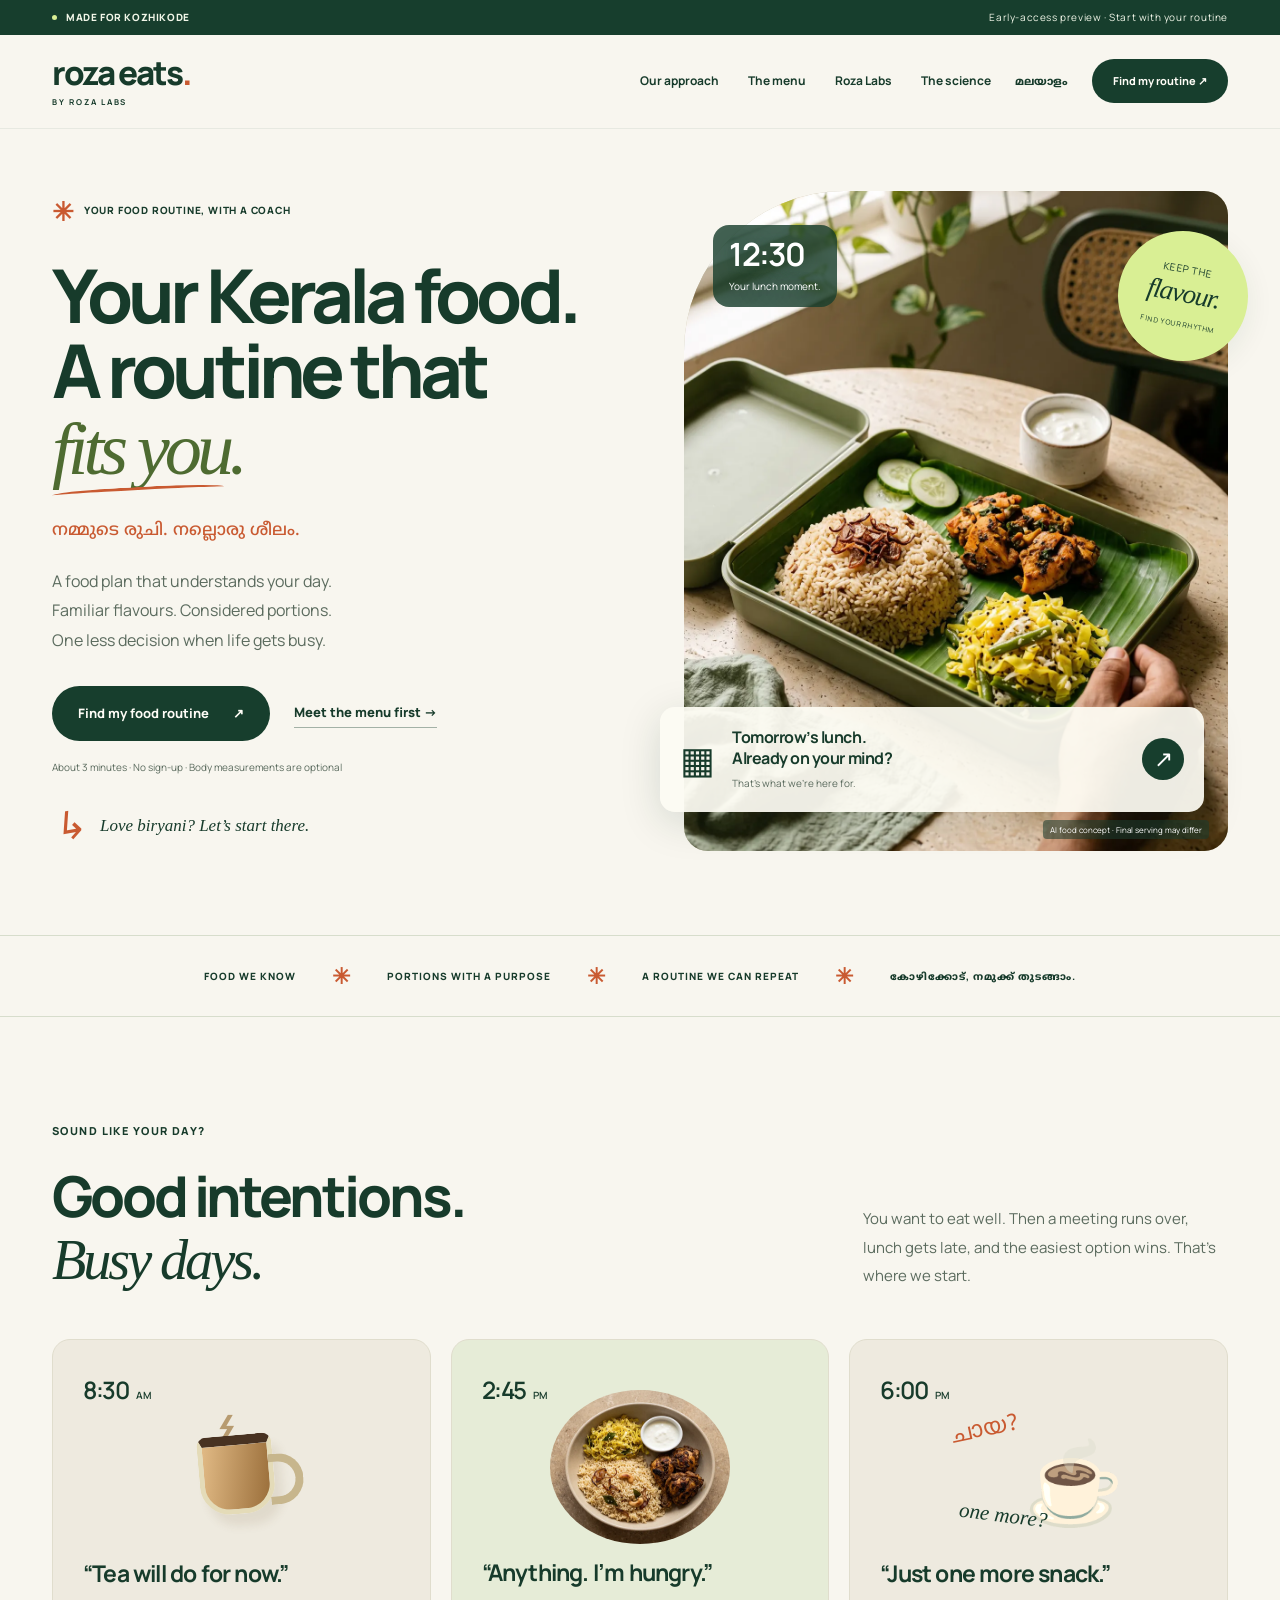
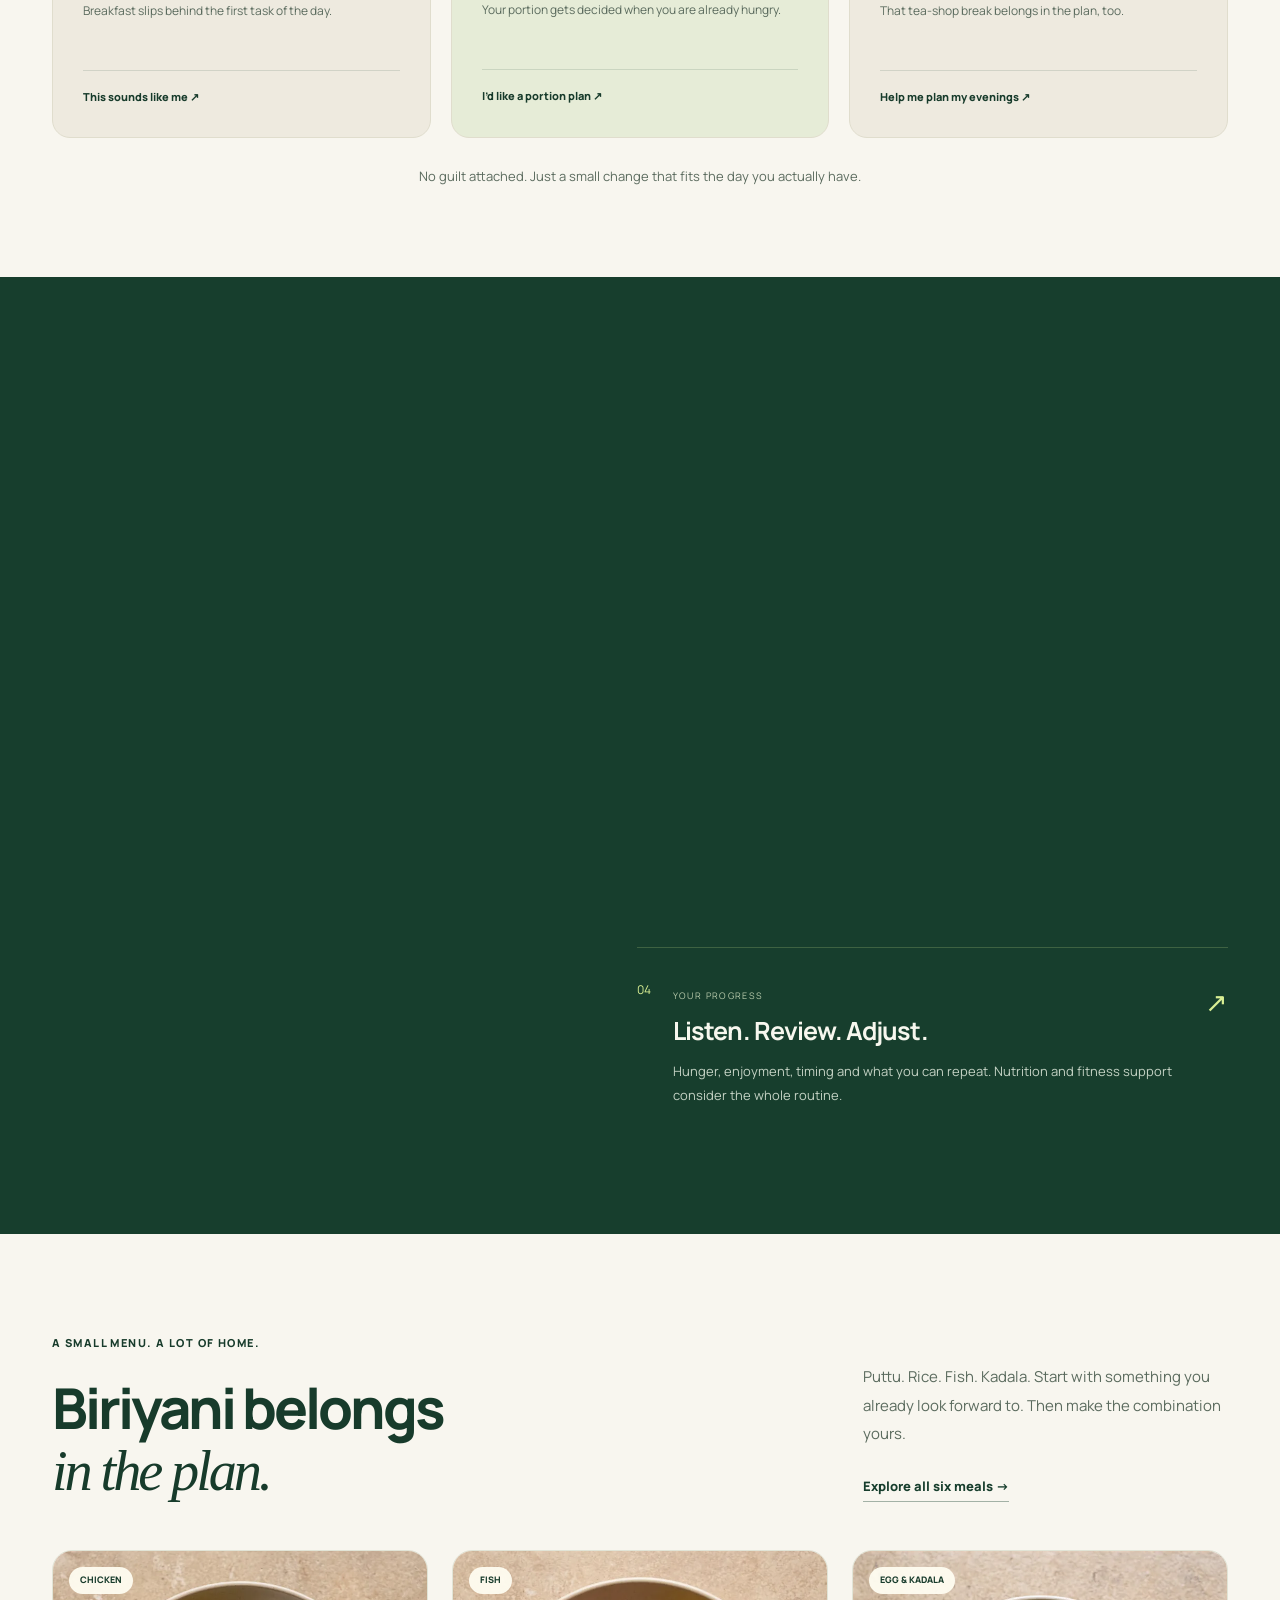
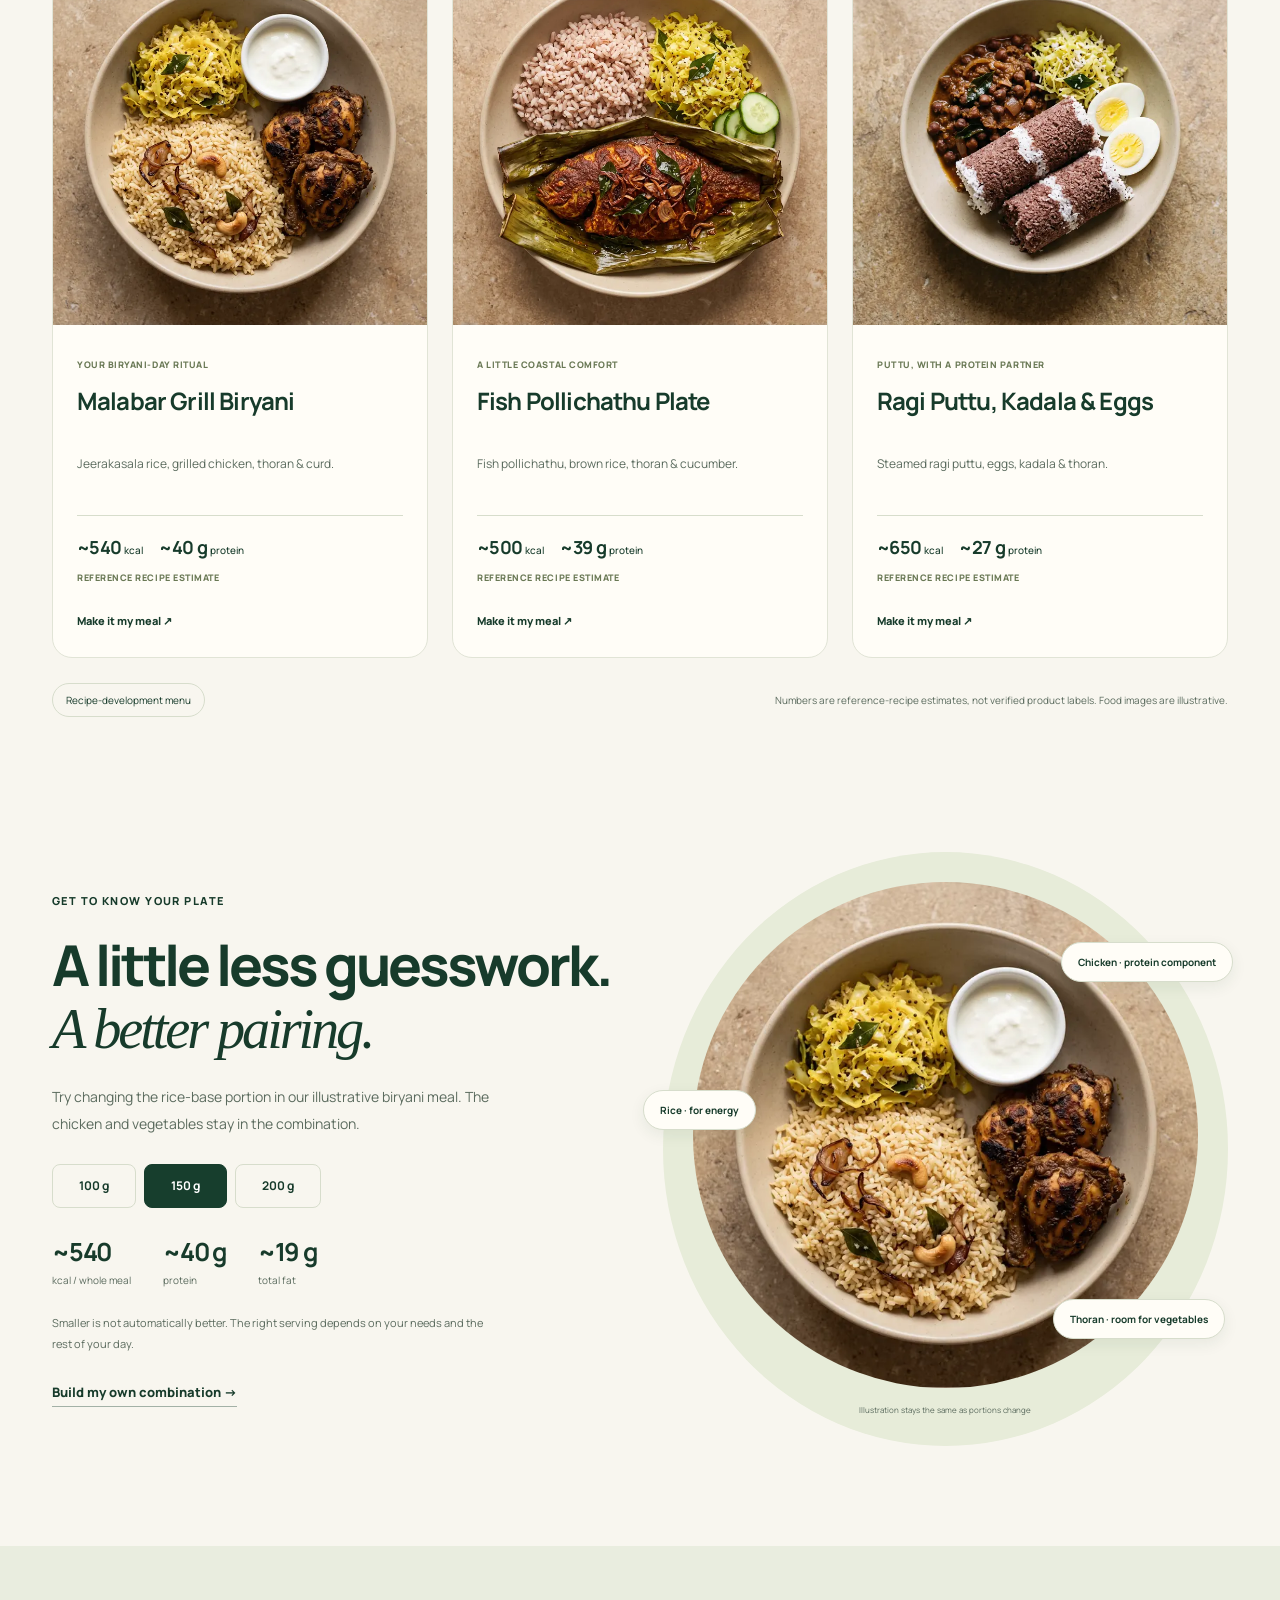
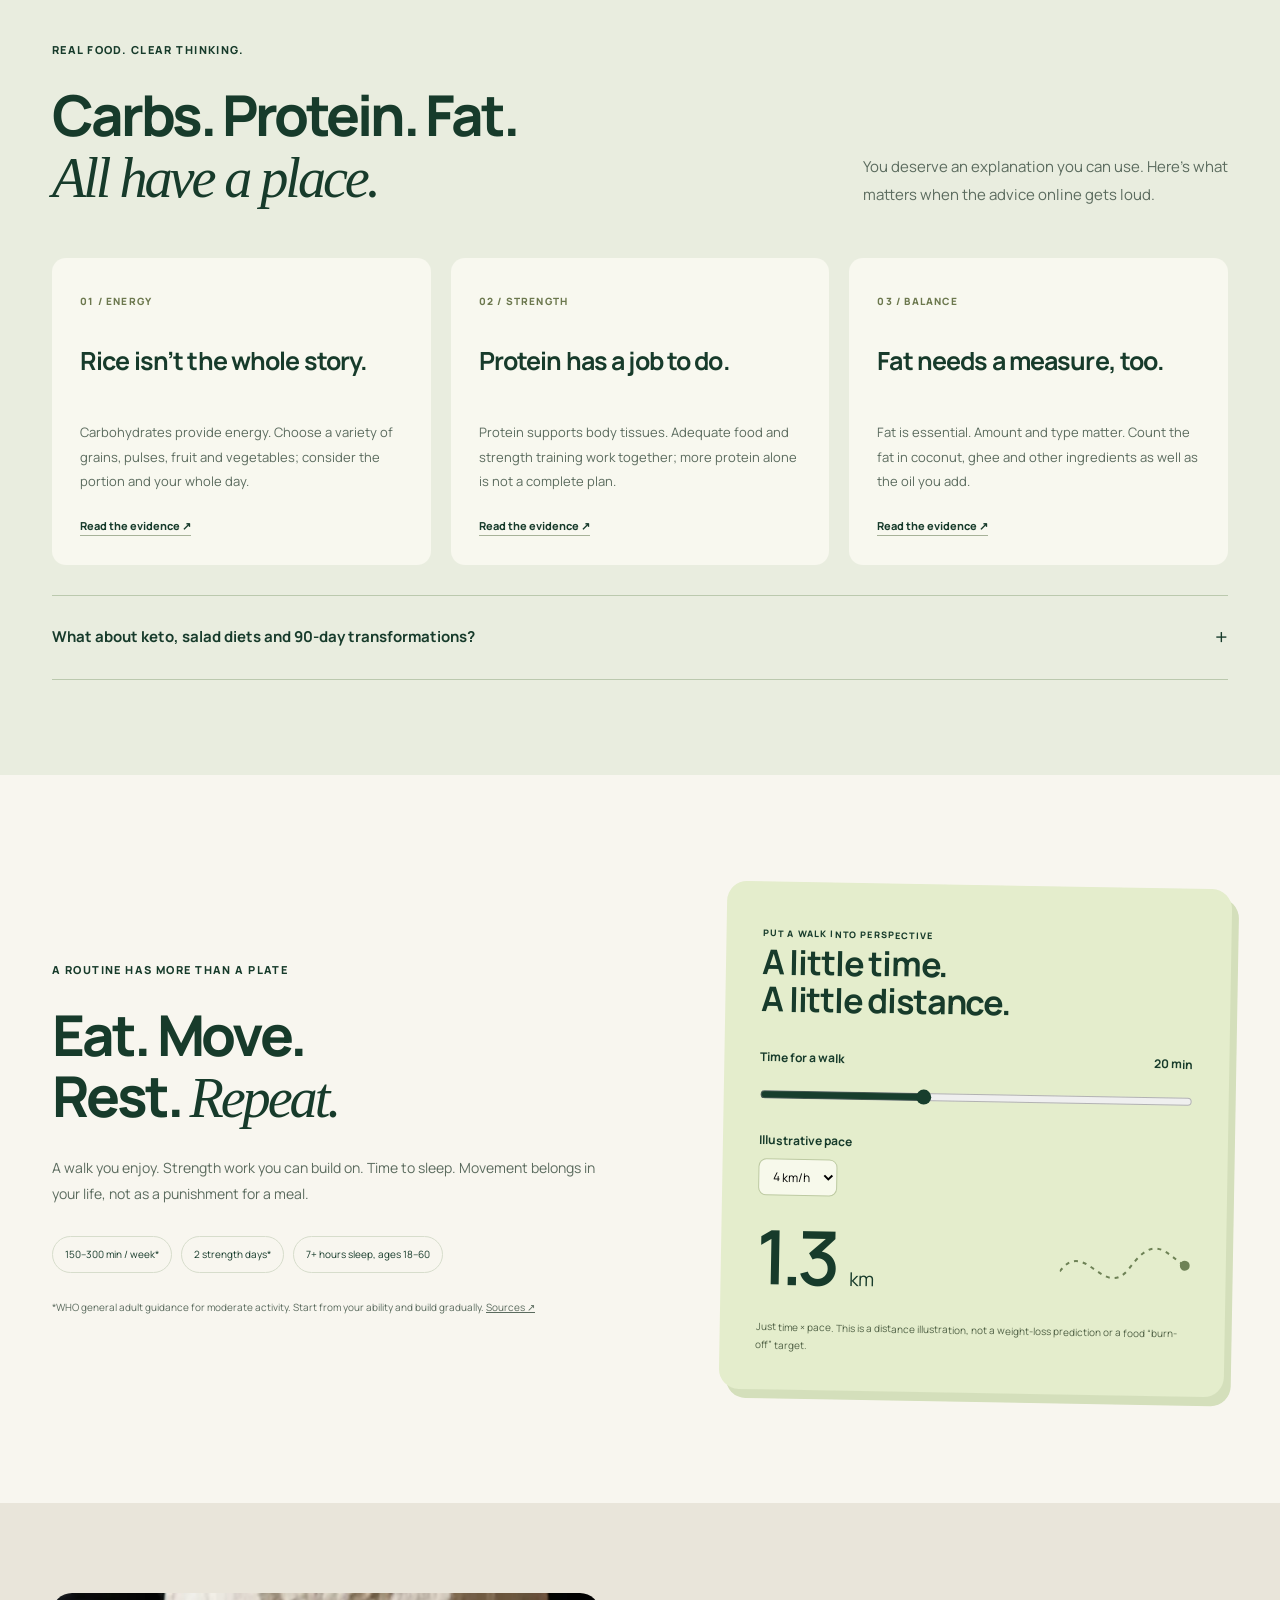
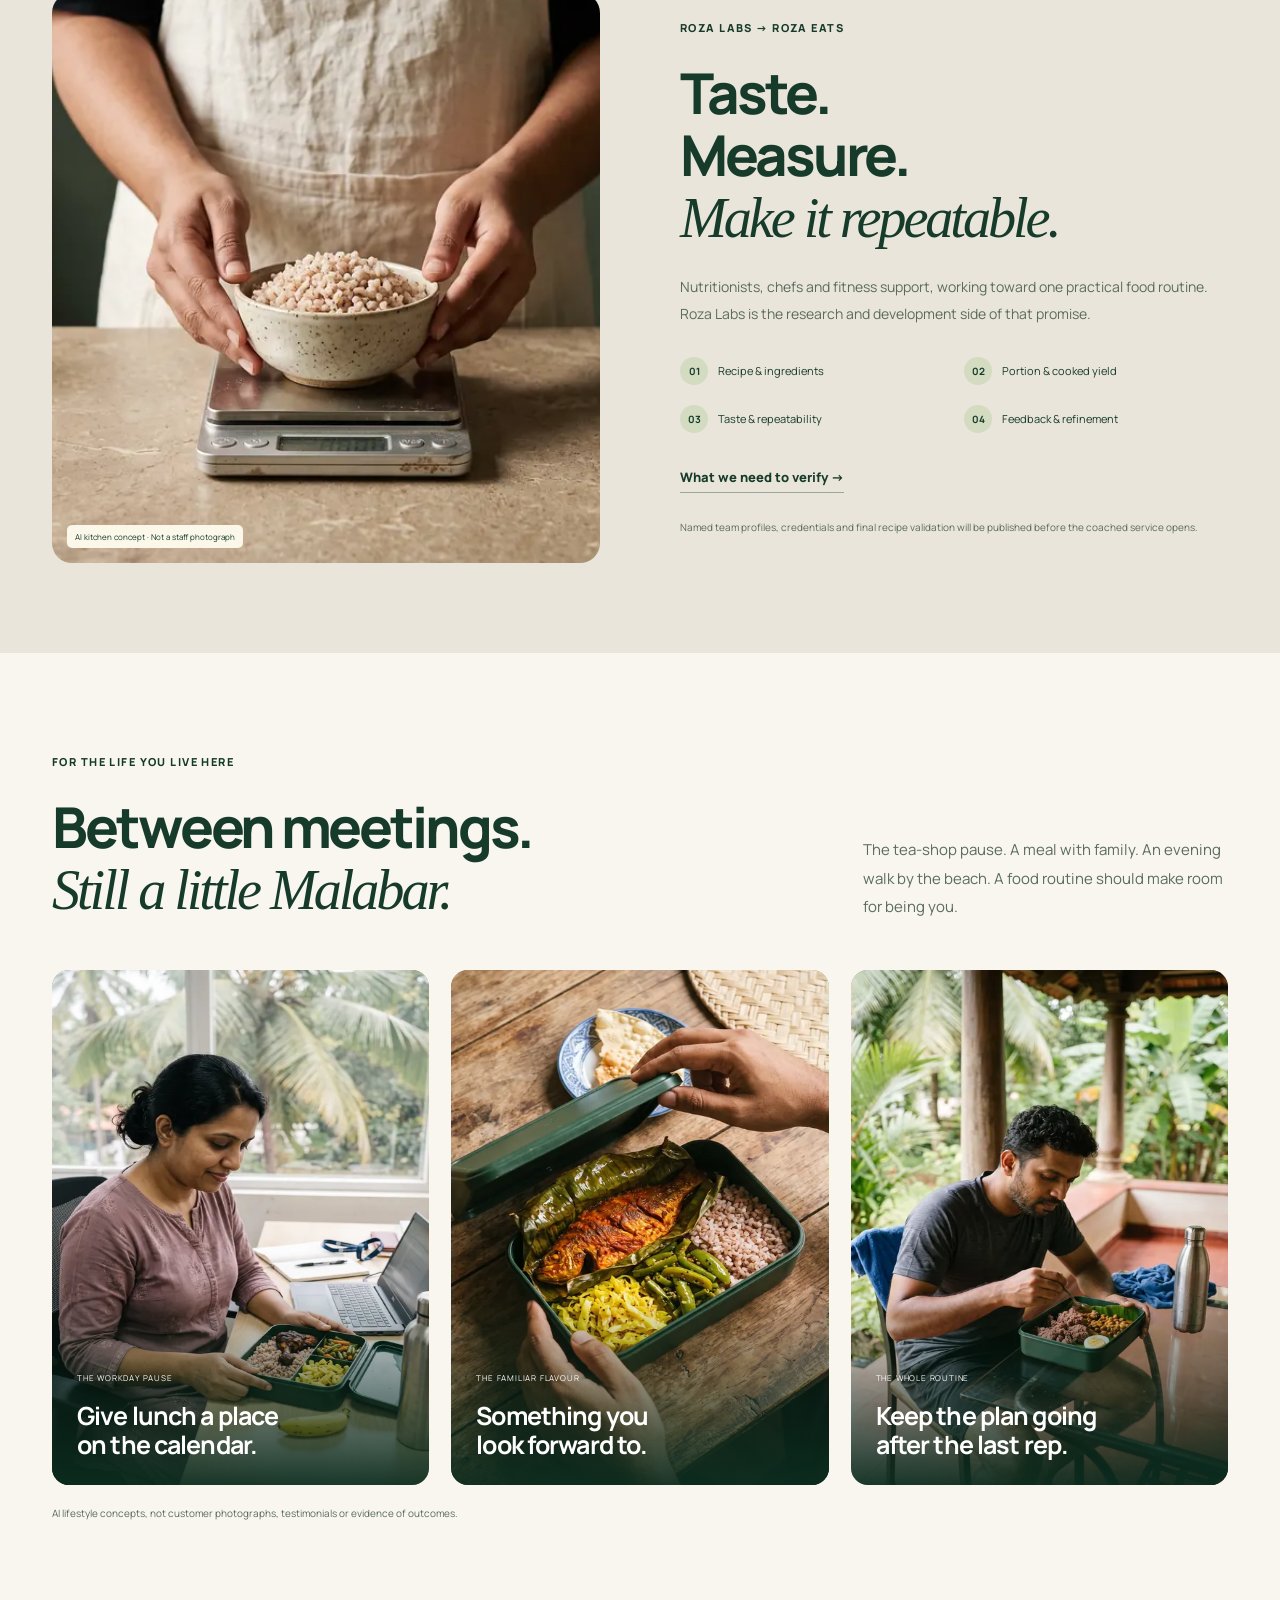
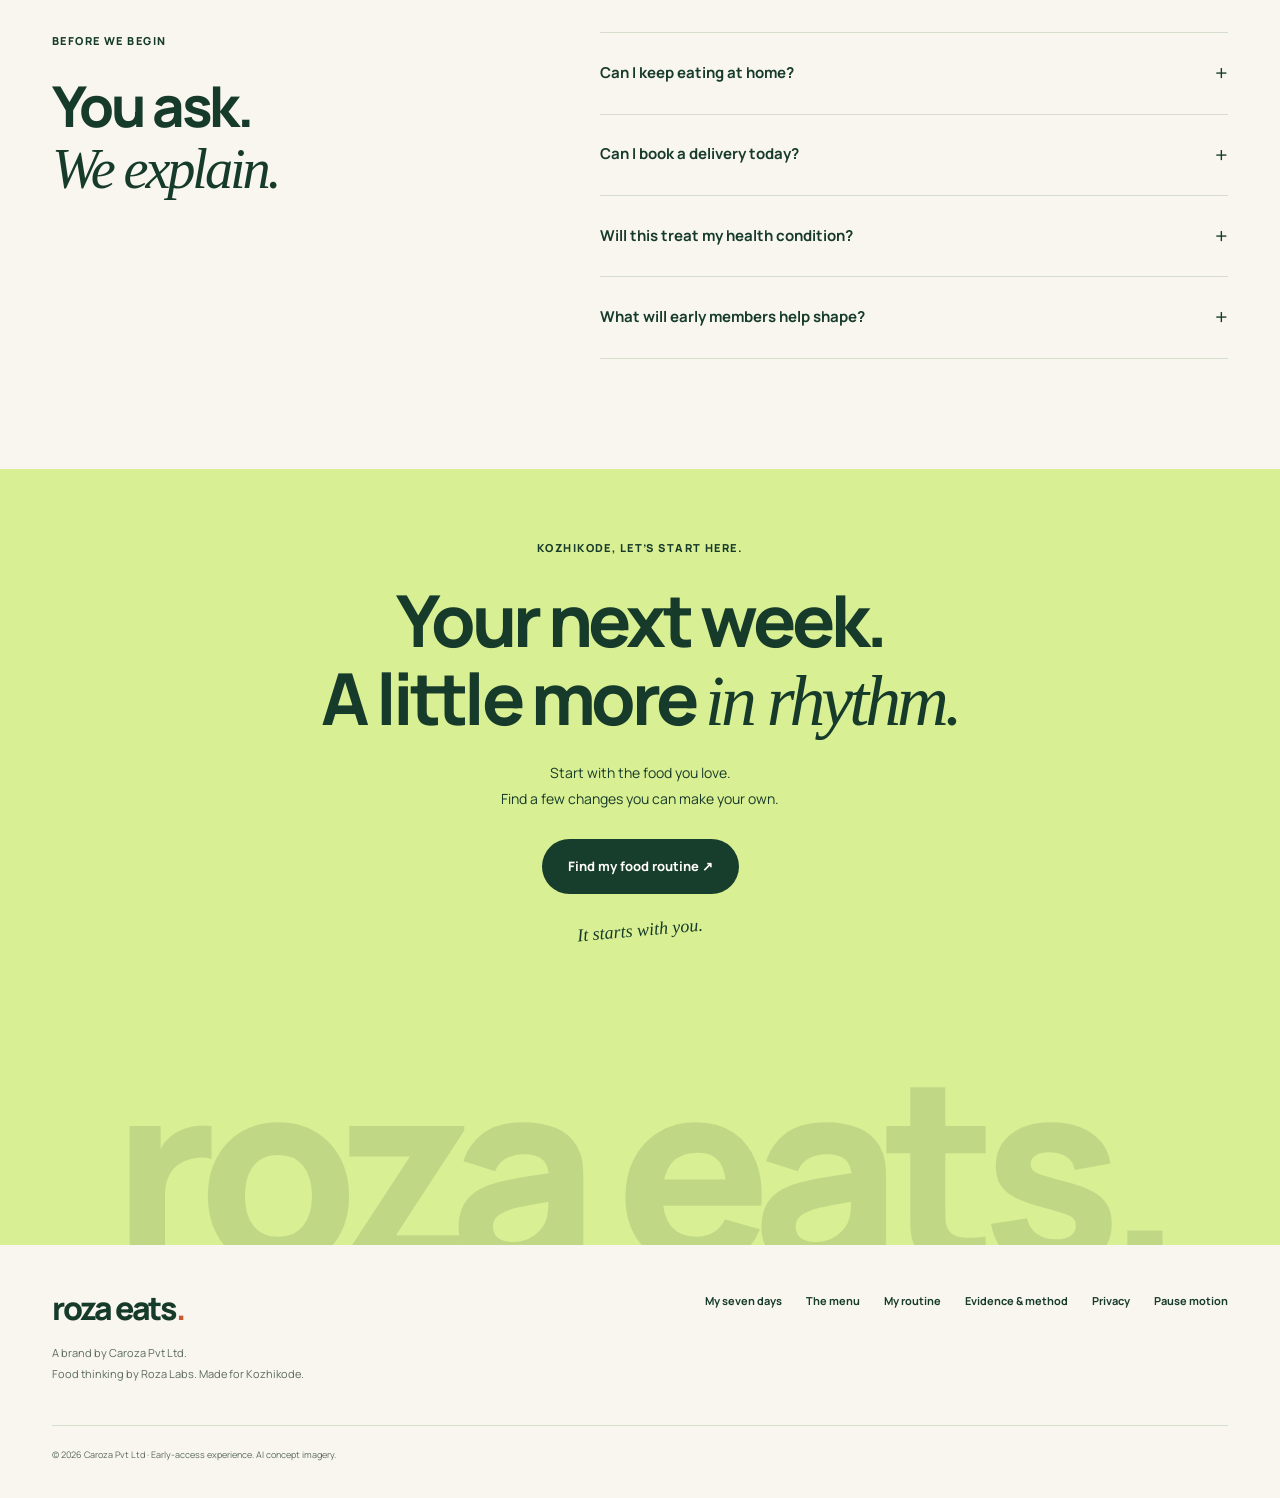
==== index.html @ eedc1e9f "Add bilingual seven-day food routine planner with private optional saving" ====
<!doctype html><html lang="en"><head>
<meta charset="utf-8"><meta name="viewport" content="width=device-width,initial-scale=1"><meta name="theme-color" content="#173e2d">
<title>Roza Eats — A trainer for your food routine. Kozhikode.</title><meta name="description" content="Your Kerala food. A routine that fits you. Explore familiar meals, build your bowl and discover a practical food routine with Roza Eats, Kozhikode."><meta property="og:title" content="Your Kerala food. A routine that fits you."><meta property="og:description" content="Familiar meals, measured portions and a more personal food routine. Kozhikode early-access preview."><meta property="og:image" content="https://roshanmahamoodnk.github.io/roza-eats/images/hero-lunch-tray-nano.webp">
<link rel="icon" href="favicon.svg"><link rel="preconnect" href="https://fonts.googleapis.com"><link rel="preconnect" href="https://fonts.gstatic.com" crossorigin><link href="https://fonts.googleapis.com/css2?family=Manrope:wght@400;500;600;700;800&family=Noto+Sans+Malayalam:wght@400;500;600;700&display=swap" rel="stylesheet"><link rel="stylesheet" href="routine.css?v=3"><script src="nutrition.js" defer></script><script src="routine-engine.js" defer></script><script src="site.js?v=3" defer></script>
</head><body>
<a href="#main" class="skip-link">Skip to content</a><div class="scroll-progress" aria-hidden="true"></div>
<div class="announcement"><span><i class="status-dot"></i><span data-ml="കോഴിക്കോടിനായി ഒരുക്കുന്നു">MADE FOR KOZHIKODE</span></span><span data-ml="ആദ്യഘട്ട പരിചയപ്പെടുത്തൽ · നിങ്ങളുടെ ശീലത്തിൽ തുടങ്ങാം">Early-access preview · Start with your routine</span></div>
<header class="nav-shell"><a href="index.html" class="brand" aria-label="Roza Eats home">roza eats<span>.</span><small>BY ROZA LABS</small></a><nav id="main-nav" aria-label="Main"><a href="#approach" data-ml="ഞങ്ങളുടെ രീതി">Our approach</a><a href="menu.html" data-ml="മെനു">The menu</a><a href="#labs">Roza Labs</a><a href="#evidence" data-ml="തെളിവുകൾ">The science</a></nav><div class="nav-actions"><button class="language-control" data-language aria-label="Switch language">മലയാളം</button><a class="btn nav-cta" href="routine.html" data-ml="എന്റെ ശീലം കണ്ടെത്താം ↗">Find my routine ↗</a><button class="mobile-nav" aria-controls="main-nav" aria-expanded="false" aria-label="Open menu">☰</button></div></header>
<main id="main">
<section class="home-hero shell"><div class="hero-words"><p class="eyebrow"><span class="tiny-star">✳</span> <span data-ml="ഭക്ഷണശീലത്തിനൊരു വഴികാട്ടി">YOUR FOOD ROUTINE, WITH A COACH</span></p><h1 data-ml="നമ്മുടെ ഭക്ഷണം.<br>നിങ്ങൾക്കൊത്ത<br><em>ഒരു ശീലം.</em>">Your Kerala food.<br>A routine that<br><em>fits you.</em></h1><p class="hero-mal" lang="ml" data-ml="Your food. Your rhythm. Your Roza.">നമ്മുടെ രുചി. നല്ലൊരു ശീലം.</p><p class="hero-lead" data-ml="നിങ്ങളുടെ ദിവസം മനസ്സിലാക്കുന്ന ഭക്ഷണ പ്ലാൻ. ഇഷ്ടമുള്ള രുചികൾ, ശ്രദ്ധയോടെയുള്ള അളവുകൾ, മുൻകൂട്ടി നിശ്ചയിച്ച ഭക്ഷണസമയം.">A food plan that understands your day.<br>Familiar flavours. Considered portions.<br>One less decision when life gets busy.</p><div class="hero-actions"><a class="btn" href="routine.html"><span data-ml="എന്റെ ഭക്ഷണശീലം കണ്ടെത്താം">Find my food routine</span><span aria-hidden="true">↗</span></a><a class="quiet-link" href="menu.html" data-ml="ആദ്യം മെനു കാണാം →">Meet the menu first →</a></div><p class="small-note" data-ml="ഏകദേശം 3 മിനിറ്റ് · സൈൻ അപ്പ് വേണ്ട · അളവുകൾ നൽകുന്നത് നിങ്ങളുടെ ഇഷ്ടം">About 3 minutes · No sign-up · Body measurements are optional</p><div class="hero-personal"><span class="scribble-arrow" aria-hidden="true">↳</span><span data-ml="ബിരിയാണി ഇഷ്ടമാണോ? അതിൽ തന്നെ തുടങ്ങാം.">Love biryani? Let’s start there.</span></div></div>
<div class="hero-picture"><img src="images/hero-lunch-tray-nano.webp" alt="Illustrative Kerala lunch with rice, grilled chicken, thoran and curd" width="1200" height="1490" fetchpriority="high"><div class="photo-top"><span>12:30</span><span data-ml="നിങ്ങളുടെ ഭക്ഷണസമയം.">Your lunch moment.</span></div><div class="hero-stamp" aria-hidden="true">KEEP THE<br><b>flavour.</b><span>FIND YOUR RHYTHM</span></div><div class="photo-bottom"><span class="calendar-icon" aria-hidden="true">▦</span><div><strong data-ml="നാളത്തെ ഭക്ഷണം.<br>ഇന്നേ പ്ലാൻ ചെയ്യാം.">Tomorrow’s lunch.<br>Already on your mind?</strong><small data-ml="അതും ഞങ്ങളുടെ പ്ലാനിന്റെ ഭാഗമാണ്.">That’s what we’re here for.</small></div><a href="routine.html" aria-label="Start your routine">↗</a></div><small class="image-credit" data-ml="AI ഭക്ഷണ മാതൃക · അന്തിമ വിളമ്പൽ വ്യത്യാസപ്പെടാം">AI food concept · Final serving may differ</small></div></section>
<div class="values-strip"><span data-ml="നമുക്കിഷ്ടമുള്ള ഭക്ഷണം">FOOD WE KNOW</span><i>✳</i><span data-ml="ശ്രദ്ധയോടെയുള്ള അളവ്">PORTIONS WITH A PURPOSE</span><i>✳</i><span data-ml="തുടരാൻ കഴിയുന്ന ശീലം">A ROUTINE WE CAN REPEAT</span><i>✳</i><span lang="ml">കോഴിക്കോട്, നമുക്ക് തുടങ്ങാം.</span></div>
<section class="shell story-section" id="your-day"><div class="section-top reveal"><div><p class="eyebrow" data-ml="നിങ്ങളുടെ ദിവസവും ഇങ്ങനെയാണോ?">SOUND LIKE YOUR DAY?</p><h2 data-ml="നല്ല തീരുമാനങ്ങൾ.<br>തിരക്കുള്ള ദിവസങ്ങൾ.">Good intentions.<br><em>Busy days.</em></h2></div><p data-ml="നന്നായി ഭക്ഷണം കഴിക്കണമെന്ന് അറിയാം. പക്ഷേ മീറ്റിങ്ങും യാത്രയും ജോലിയും കൂടുമ്പോൾ പ്ലാൻ പിന്നിലാകും. തുടങ്ങേണ്ടത് അവിടെയാണ്.">You want to eat well. Then a meeting runs over, lunch gets late, and the easiest option wins. That’s where we start.</p></div>
<div class="day-grid"><a class="day-card reveal" href="routine.html?challenge=timing"><span class="day-time">8:30 <small>AM</small></span><div class="day-illustration cup-scene" aria-hidden="true"><div class="steam">⌁</div><div class="tea-cup"></div><div class="saucer"></div></div><h3 data-ml="“ഇപ്പോൾ ചായ മതി.”">“Tea will do for now.”</h3><p data-ml="തിരക്കിനിടയിൽ പ്രഭാതഭക്ഷണം വീണ്ടും വൈകുന്നു.">Breakfast slips behind the first task of the day.</p><span class="day-action" data-ml="എന്റെ ദിവസവും ഇങ്ങനെയാണ് ↗">This sounds like me ↗</span></a><a class="day-card day-middle reveal" href="routine.html?challenge=portions"><span class="day-time">2:45 <small>PM</small></span><div class="day-food photo-0" role="img" aria-label="Illustrative Kerala meal"></div><h3 data-ml="“എന്തെങ്കിലും വേഗം കഴിക്കാം.”">“Anything. I’m hungry.”</h3><p data-ml="വിശക്കുമ്പോൾ അളവ് തീരുമാനിക്കാൻ എളുപ്പമല്ല.">Your portion gets decided when you are already hungry.</p><span class="day-action" data-ml="അളവ് പ്ലാൻ ചെയ്യണം ↗">I’d like a portion plan ↗</span></a><a class="day-card reveal" href="routine.html?challenge=snacks"><span class="day-time">6:00 <small>PM</small></span><div class="evening-scene" aria-hidden="true"><span>ചായ?</span><i>☕</i><b>one more?</b></div><h3 data-ml="“ഒരെണ്ണം കൂടി കഴിക്കാം.”">“Just one more snack.”</h3><p data-ml="ചായക്കടയിലെ ഇടവേളയും നിങ്ങളുടെ പ്ലാനിൽ ഉൾപ്പെടണം.">That tea-shop break belongs in the plan, too.</p><span class="day-action" data-ml="വൈകുന്നേരം പ്ലാൻ ചെയ്യാം ↗">Help me plan my evenings ↗</span></a></div><p class="section-after" data-ml="കുറ്റബോധം വേണ്ട. നിങ്ങളുടെ ദിവസത്തിനൊത്ത ഒരു ചെറിയ മാറ്റത്തിൽ തുടങ്ങാം.">No guilt attached. Just a small change that fits the day you actually have.</p></section>
<section class="trainer-section" id="approach"><div class="shell trainer-grid"><div class="trainer-intro reveal"><p class="eyebrow" data-ml="ROZA EATS സമീപനം">THE ROZA EATS APPROACH</p><h2 data-ml="ഭക്ഷണശീലത്തിനും<br>ഒരു <em>പരിശീലകൻ.</em>">A trainer for<br>the way<br>you <em>eat.</em></h2><p data-ml="ഒരു നല്ല പരിശീലകൻ നിങ്ങളെ മനസ്സിലാക്കും, പ്ലാൻ ലളിതമാക്കും, എന്താണ് പ്രവർത്തിക്കുന്നതെന്ന് നോക്കും. ഭക്ഷണശീലത്തിലും ആ പിന്തുണയാണ് ഒരുക്കുന്നത്.">A good trainer listens, makes the plan practical, and checks what works. We’re bringing that kind of support to everyday food.</p><a href="routine.html" class="btn lime" data-ml="എന്നിൽ തുടങ്ങാം ↗">Start with me ↗</a><small data-ml="കോഴിക്കോടിനായി വികസിപ്പിക്കുന്ന സേവന മാതൃക">Our service model in development for Kozhikode</small></div>
<div class="trainer-steps"><article class="trainer-step reveal"><span>01</span><div><small>YOUR LIFE</small><h3 data-ml="ആദ്യം നിങ്ങളെ മനസ്സിലാക്കാം.">First, we understand you.</h3><p data-ml="ജോലിസമയം, ഇഷ്ടഭക്ഷണം, ലക്ഷ്യം, ബുദ്ധിമുട്ടുന്ന ശീലങ്ങൾ. വീട്ടിലെ ഭക്ഷണവും പ്ലാനിൽ ഇടം നേടാം.">Work hours, favourite foods, goals and the bits you find difficult. Your home-cooked meals can have a place, too.</p></div><b aria-hidden="true">↗</b></article><article class="trainer-step reveal"><span>02</span><div><small>YOUR PLATE</small><h3 data-ml="ഇഷ്ടമുള്ളത് ചേർത്ത് പ്ലാൻ ചെയ്യാം.">Build around what you love.</h3><p data-ml="പോഷകവിദഗ്ധന്റെ ചിന്തയും ഷെഫിന്റെ രുചിയും. ആവശ്യത്തിനൊത്ത ധാന്യം, പ്രോട്ടീൻ ഘടകം, പച്ചക്കറി, അളന്ന കൊഴുപ്പ്.">Nutrition thinking meets the chef’s craft: a suitable grain portion, a protein component, vegetables and measured fats.</p></div><b aria-hidden="true">↗</b></article><article class="trainer-step reveal"><span>03</span><div><small>YOUR TIME</small><h3 data-ml="നാളത്തെ ഭക്ഷണം ഇന്നേ തീരുമാനിക്കാം.">Make tomorrow easier, today.</h3><p data-ml="ഒരു ദിവസം മുമ്പ് മീൽ തിരഞ്ഞെടുക്കാം. സേവനം ആരംഭിക്കുമ്പോൾ പ്രദേശവും ലഭ്യതയും അനുസരിച്ച് ഡെലിവറി സമയം ഉറപ്പാക്കും.">Choose meals a day ahead. When service opens, your area and route capacity will determine the confirmed delivery window.</p></div><b aria-hidden="true">↗</b></article><article class="trainer-step reveal"><span>04</span><div><small>YOUR PROGRESS</small><h3 data-ml="കേൾക്കാം. പരിശോധിക്കാം. മെച്ചപ്പെടുത്താം.">Listen. Review. Adjust.</h3><p data-ml="വിശപ്പ്, ഇഷ്ടം, സമയം, തുടരാൻ കഴിയുന്ന മാറ്റങ്ങൾ. ഫിറ്റ്നസ് പിന്തുണയോടെ ദിവസത്തെ മുഴുവൻ ശീലവും നോക്കാം.">Hunger, enjoyment, timing and what you can repeat. Nutrition and fitness support consider the whole routine.</p></div><b aria-hidden="true">↗</b></article></div></div></section>
<section class="shell menu-teaser" id="menu"><div class="section-top reveal"><div><p class="eyebrow" data-ml="ചെറിയ മെനു. പരിചിത രുചികൾ.">A SMALL MENU. A LOT OF HOME.</p><h2 data-ml="ബിരിയാണിയും<br><em>പ്ലാനിൽ ഉൾപ്പെടാം.</em>">Biriyani belongs<br><em>in the plan.</em></h2></div><div><p data-ml="പുട്ട്, ചോറ്, മീൻ, കടല. ഇഷ്ടമുള്ളതിൽ തുടങ്ങാം. അളവും കൂട്ടുകളും നിങ്ങൾക്കിണങ്ങുന്ന പോലെ തിരഞ്ഞെടുക്കാം.">Puttu. Rice. Fish. Kadala. Start with something you already look forward to. Then make the combination yours.</p><a class="quiet-link" href="menu.html" data-ml="ആറ് മീലുകളും കാണാം →">Explore all six meals →</a></div></div><div class="food-grid" id="home-meals"></div><div class="menu-fine"><span class="chip" data-ml="റെസിപ്പി വികസന മെനു">Recipe-development menu</span><p data-ml="കണക്കുകൾ ചേരുവകളിൽ നിന്നുള്ള മാതൃകകൾ; സ്ഥിരീകരിച്ച ഉൽപ്പന്ന ലേബലുകൾ അല്ല. ചിത്രങ്ങൾ ആശയം മാത്രം.">Numbers are reference-recipe estimates, not verified product labels. Food images are illustrative.</p></div></section>
<section class="plate-lab shell" id="plate"><div class="plate-lab-copy reveal"><p class="eyebrow" data-ml="പ്ലേറ്റിനെ പരിചയപ്പെടാം">GET TO KNOW YOUR PLATE</p><h2 data-ml="അളവിലെ മാറ്റം.<br><em>കൂട്ടിലെ മാറ്റം.</em>">A little less guesswork.<br><em>A better pairing.</em></h2><p data-ml="മാതൃകാ ബിരിയാണി മീലിലെ ചോറിന്റെ അളവ് മാറ്റി നോക്കൂ. ചിക്കനും പച്ചക്കറിയും അതേ അളവിൽ തുടരും.">Try changing the rice-base portion in our illustrative biryani meal. The chicken and vegetables stay in the combination.</p><div class="portion-choices" role="group" aria-label="Cooked rice base portion"><button data-home-portion="100" aria-pressed="false">100 g</button><button data-home-portion="150" class="selected" aria-pressed="true">150 g</button><button data-home-portion="200" aria-pressed="false">200 g</button></div><div class="portion-numbers" id="portion-numbers" aria-live="polite"></div><p class="small-note" data-ml="ചെറിയ അളവാണ് എല്ലാവർക്കും ശരി എന്നില്ല. ആവശ്യവും ദിവസത്തെ മറ്റു ഭക്ഷണവും നോക്കണം.">Smaller is not automatically better. The right serving depends on your needs and the rest of your day.</p><a class="quiet-link" href="menu.html#build" data-ml="എന്റെ കോമ്പിനേഷൻ ഉണ്ടാക്കാം →">Build my own combination →</a></div><div class="plate-feature reveal"><div class="plate-photo photo-0" role="img" aria-label="Illustrative biryani plate; photo does not change with portion selection"></div><div class="plate-tag tag-one" data-ml="ചോറ് · ഊർജത്തിന്">Rice · for energy</div><div class="plate-tag tag-two" data-ml="ചിക്കൻ · പ്രോട്ടീൻ ഘടകം">Chicken · protein component</div><div class="plate-tag tag-three" data-ml="തോരൻ · പച്ചക്കറിക്ക് ഇടം">Thoran · room for vegetables</div><span class="plate-caption" data-ml="ചിത്രം അളവ് അനുസരിച്ച് മാറില്ല">Illustration stays the same as portions change</span></div></section>
<section class="myth-section" id="evidence"><div class="shell"><div class="section-top reveal"><div><p class="eyebrow" data-ml="തെളിവിനൊപ്പം ലളിതമായ വാക്കുകൾ">REAL FOOD. CLEAR THINKING.</p><h2 data-ml="കാർബ്. പ്രോട്ടീൻ. കൊഴുപ്പ്.<br><em>മൂന്നിനും സ്ഥാനമുണ്ട്.</em>">Carbs. Protein. Fat.<br><em>All have a place.</em></h2></div><p data-ml="ഭക്ഷണത്തെ പേടിക്കേണ്ടതില്ല. ഓരോ ഘടകവും എന്തിന് വേണ്ടതാണെന്ന് മനസ്സിലാക്കി, ദിവസത്തെ മൊത്തം അളവും ഗുണവും നോക്കാം.">You deserve an explanation you can use. Here’s what matters when the advice online gets loud.</p></div><div class="truth-grid"><article class="truth-card reveal"><span class="truth-symbol">01 / ENERGY</span><h3 data-ml="ചോറ് മാത്രം പ്രശ്നമല്ല.">Rice isn’t the whole story.</h3><p data-ml="കാർബോഹൈഡ്രേറ്റുകൾ ഊർജം നൽകുന്നു. ധാന്യങ്ങൾ, പയർവർഗങ്ങൾ, പഴം, പച്ചക്കറി എന്നിവയ്ക്ക് ഇടം നൽകാം. അളവും ദിവസത്തെ മൊത്തം ഭക്ഷണവും പ്രധാനമാണ്.">Carbohydrates provide energy. Choose a variety of grains, pulses, fruit and vegetables; consider the portion and your whole day.</p><a href="evidence.html#balance" data-ml="അടിസ്ഥാനം വായിക്കാം ↗">Read the evidence ↗</a></article><article class="truth-card reveal"><span class="truth-symbol">02 / STRENGTH</span><h3 data-ml="പ്രോട്ടീനും പരിശീലനവും.">Protein has a job to do.</h3><p data-ml="പ്രോട്ടീൻ ശരീരത്തിന്റെ പരിപാലനത്തിന് പ്രധാനമാണ്. പേശികൾക്കായി ആവശ്യത്തിനൊത്ത ഭക്ഷണവും ശക്തിവ്യായാമവും ചേർന്ന് വേണം.">Protein supports body tissues. Adequate food and strength training work together; more protein alone is not a complete plan.</p><a href="evidence.html#movement" data-ml="അടിസ്ഥാനം വായിക്കാം ↗">Read the evidence ↗</a></article><article class="truth-card reveal"><span class="truth-symbol">03 / BALANCE</span><h3 data-ml="കൊഴുപ്പിനും അളവും തരവും.">Fat needs a measure, too.</h3><p data-ml="കൊഴുപ്പ് ശരീരത്തിന് ആവശ്യമാണ്. അളവും തരവും നോക്കണം. എണ്ണ മാത്രമല്ല, തേങ്ങ, നെയ്യ്, മറ്റു ചേരുവകളിലെ കൊഴുപ്പും കണക്കിൽ വരണം.">Fat is essential. Amount and type matter. Count the fat in coconut, ghee and other ingredients as well as the oil you add.</p><a href="evidence.html#balance" data-ml="അടിസ്ഥാനം വായിക്കാം ↗">Read the evidence ↗</a></article></div><details class="myth-detail"><summary data-ml="അപ്പോൾ കീറ്റോ, സാലഡ് ഡയറ്റ്, 90 ദിവസത്തെ പ്ലാൻ എന്നിവയോ?">What about keto, salad diets and 90-day transformations?<span>+</span></summary><p data-ml="വ്യത്യസ്ത ഭക്ഷണരീതികൾ ചിലർക്കു സഹായകരമാകാം. കീറ്റോ എല്ലാവരെയും ദുർബലരാക്കുമെന്നോ എല്ലാ സാലഡും അപര്യാപ്തമാണെന്നോ പറയാനാവില്ല. പോഷകസമൃദ്ധിയും സുരക്ഷയും തുടരാൻ കഴിയുന്നതുമാണ് പ്രധാനമായത്.">Different eating patterns can help different people. Keto does not automatically cause muscle loss, and a salad can be a complete meal when built well. Adequate nutrition, suitability and a pattern you can maintain matter. We do not promise one diet or one timeline for everyone.</p><a href="evidence.html#diets" data-ml="പഠനവും അതിന്റെ പരിധിയും →">The study and its limits →</a></details></div></section>
<section class="shell movement-section"><div class="movement-copy reveal"><p class="eyebrow" data-ml="ഭക്ഷണത്തിന് അപ്പുറവും ഒരു ശീലം">A ROUTINE HAS MORE THAN A PLATE</p><h2 data-ml="ഭക്ഷണം. ചലനം.<br>ഉറക്കം. <em>ആവർത്തനം.</em>">Eat. Move.<br>Rest. <em>Repeat.</em></h2><p data-ml="നടത്തം, ശക്തിവ്യായാമം, ഉറക്കം എന്നിവയും പ്ലാനിന്റെ ഭാഗമാണ്. കഴിച്ച ഭക്ഷണത്തിന് ശിക്ഷയായി വ്യായാമം വേണ്ട.">A walk you enjoy. Strength work you can build on. Time to sleep. Movement belongs in your life, not as a punishment for a meal.</p><div class="habit-pills"><span data-ml="150–300 മിനിറ്റ് / ആഴ്ച*">150–300 min / week*</span><span data-ml="2 ദിവസം ശക്തിവ്യായാമം*">2 strength days*</span><span data-ml="18–60 വയസ്സിൽ 7+ മണിക്കൂർ ഉറക്കം">7+ hours sleep, ages 18–60</span></div><p class="small-note" data-ml="*മുതിർന്നവർക്കുള്ള WHO പൊതുമാർഗനിർദേശം. ശേഷിക്കും ആരോഗ്യത്തിനും അനുസരിച്ച് തുടങ്ങുക; പതുക്കെ കൂട്ടുക.">*WHO general adult guidance for moderate activity. Start from your ability and build gradually. <a href="evidence.html#movement">Sources ↗</a></p></div><div class="walk-card reveal"><span class="eyebrow" data-ml="നടത്തം എളുപ്പത്തിൽ മനസ്സിലാക്കാം">PUT A WALK INTO PERSPECTIVE</span><h3 data-ml="നിങ്ങളുടെ സമയത്ത്<br>എത്ര ദൂരം?">A little time.<br>A little distance.</h3><label for="walk-minutes"><span data-ml="നടക്കാനുള്ള സമയം">Time for a walk</span><b id="walk-min-label">20 min</b></label><input id="walk-minutes" type="range" min="5" max="45" value="20" step="5"><label for="walk-pace" data-ml="മാതൃകാ വേഗം">Illustrative pace</label><select id="walk-pace"><option value="3">3 km/h</option><option value="4" selected>4 km/h</option><option value="5">5 km/h</option></select><div class="walk-output" aria-live="polite"><strong id="walk-distance">1.3</strong><span>km</span><svg viewBox="0 0 130 40" aria-hidden="true"><path d="M0 30 C25 -5 45 60 70 25 S105 10 125 22" fill="none" stroke="currentColor" stroke-width="2" stroke-dasharray="4 5"/><circle cx="125" cy="22" r="5" fill="currentColor"/></svg></div><p data-ml="സമയം × വേഗം എന്ന ലളിതമായ കണക്ക്. ഇത് ശരീരഭാരം കുറയുമെന്ന പ്രവചനമോ ഭക്ഷണം കത്തിക്കാനുള്ള ലക്ഷ്യമോ അല്ല.">Just time × pace. This is a distance illustration, not a weight-loss prediction or a food “burn-off” target.</p></div></section>
<section class="labs-section" id="labs"><div class="shell labs-grid"><div class="labs-photo reveal"><img src="images/kitchen-portion-prep-nano.webp" loading="lazy" width="1600" height="1100" alt="AI concept of kitchen hands weighing and portioning a Kerala meal"><span data-ml="AI അടുക്കള മാതൃക · യഥാർത്ഥ സ്റ്റാഫ് ചിത്രം അല്ല">AI kitchen concept · Not a staff photograph</span></div><div class="labs-copy reveal"><p class="eyebrow">ROZA LABS → ROZA EATS</p><h2 data-ml="രുചിക്കാം.<br>അളക്കാം.<br><em>മെച്ചപ്പെടുത്താം.</em>">Taste.<br>Measure.<br><em>Make it repeatable.</em></h2><p data-ml="പോഷകവിദഗ്ധർ, ഷെഫുകൾ, ഫിറ്റ്നസ് പിന്തുണ: നിങ്ങളുടെ ഭക്ഷണശീലം ഒരുമിച്ച് നോക്കുന്ന Roza സമീപനം. മെനുവിന്റെ ഗവേഷണ-വികസന ഭാഗമാണ് Roza Labs.">Nutritionists, chefs and fitness support, working toward one practical food routine. Roza Labs is the research and development side of that promise.</p><div class="lab-method"><span><b>01</b><span data-ml="റെസിപ്പിയും ചേരുവകളും">Recipe & ingredients</span></span><span><b>02</b><span data-ml="അളവും പാകം ചെയ്ത ഭാരവും">Portion & cooked yield</span></span><span><b>03</b><span data-ml="രുചിയും ആവർത്തനവും">Taste & repeatability</span></span><span><b>04</b><span data-ml="അഭിപ്രായവും മെച്ചപ്പെടുത്തലും">Feedback & refinement</span></span></div><a href="evidence.html#roza-standard" class="quiet-link" data-ml="ഞങ്ങൾ എന്താണ് ഉറപ്പാക്കേണ്ടത് →">What we need to verify →</a><p class="small-note" data-ml="സേവനം ആരംഭിക്കുന്നതിന് മുമ്പ് ടീം യോഗ്യതകളും അന്തിമ മെനുവും സ്ഥിരീകരിച്ച പോഷകവിവരങ്ങളും പ്രസിദ്ധീകരിക്കും.">Named team profiles, credentials and final recipe validation will be published before the coached service opens.</p></div></div></section>
<section class="shell real-life"><div class="section-top reveal"><div><p class="eyebrow" data-ml="നമ്മുടെ നഗരത്തിലെ ദിവസങ്ങൾ">FOR THE LIFE YOU LIVE HERE</p><h2 data-ml="മീറ്റിങ്ങുകൾക്കിടയിൽ.<br><em>നമ്മുടെ രുചിക്കൊപ്പം.</em>">Between meetings.<br><em>Still a little Malabar.</em></h2></div><p data-ml="ചായക്കടയിലെ വിശ്രമവും കുടുംബത്തോടൊപ്പമുള്ള ഭക്ഷണവും കടൽത്തീരത്തെ നടത്തവും. നിങ്ങളുടെ പ്ലാൻ ജീവിതത്തിനൊത്ത് പോകണം.">The tea-shop pause. A meal with family. An evening walk by the beach. A food routine should make room for being you.</p></div><div class="life-grid"><article class="life-card reveal"><div class="life-img life-0" role="img" aria-label="AI concept: Kerala lunch at a desk"></div><div class="life-copy"><small>THE WORKDAY PAUSE</small><h3 data-ml="ഉച്ചഭക്ഷണത്തിനും<br>കലണ്ടറിൽ ഇടം.">Give lunch a place<br>on the calendar.</h3></div></article><article class="life-card reveal"><div class="life-img life-1" role="img" aria-label="AI concept: opening a Kerala meal tray"></div><div class="life-copy"><small>THE FAMILIAR FLAVOUR</small><h3 data-ml="തുറക്കാൻ<br>കാത്തിരിക്കുന്ന ഭക്ഷണം.">Something you<br>look forward to.</h3></div></article><article class="life-card reveal"><div class="life-img life-2" role="img" aria-label="AI concept: meal after exercise"></div><div class="life-copy"><small>THE WHOLE ROUTINE</small><h3 data-ml="വ്യായാമത്തിന് ശേഷവും<br>പ്ലാൻ തുടരാം.">Keep the plan going<br>after the last rep.</h3></div></article></div><p class="small-note" data-ml="ഇവ AI ജീവിതസാഹചര്യ മാതൃകകൾ മാത്രം; യഥാർത്ഥ ഉപഭോക്താക്കളോ ഫലങ്ങളോ അല്ല.">AI lifestyle concepts, not customer photographs, testimonials or evidence of outcomes.</p></section>
<section class="shell faq-section"><div><p class="eyebrow" data-ml="തുടങ്ങുന്നതിന് മുമ്പ്">BEFORE WE BEGIN</p><h2 data-ml="നിങ്ങൾ ചോദിക്കും.<br><em>ഞങ്ങൾ വിശദീകരിക്കും.</em>">You ask.<br><em>We explain.</em></h2></div><div class="faq-list"><details><summary data-ml="വീട്ടിലെ ഭക്ഷണവും കഴിക്കാമോ?">Can I keep eating at home?<span>+</span></summary><p data-ml="അതെ, വീട്ടിലെയും പുറത്തെയും ഭക്ഷണം മനസ്സിലാക്കി ഒരു പ്രായോഗിക ശീലം രൂപപ്പെടുത്തുകയാണ് ലക്ഷ്യം. എല്ലാ മീലും Rozaയിൽ നിന്ന് വാങ്ങണം എന്നില്ല.">Yes. The coaching model considers home food and meals outside, too. Buying every meal from Roza is not the goal.</p></details><details><summary data-ml="ഇപ്പോൾ ഡെലിവറി ബുക്ക് ചെയ്യാമോ?">Can I book a delivery today?<span>+</span></summary><p data-ml="ഇപ്പോൾ മെനുവും പ്ലാനറും മാതൃകകളാണ്. ആദ്യഘട്ടം കോഴിക്കോട്ടെ ഉച്ചഭക്ഷണത്തിൽ ശ്രദ്ധ കേന്ദ്രീകരിക്കും. വില, മേഖല, ശേഷി, നിബന്ധനകൾ ഉറപ്പിച്ച ശേഷം ഓർഡർ ആരംഭിക്കും.">This is an early-access experience. The initial plan focuses on Kozhikode lunches. Prices, service areas, capacity and terms must be confirmed before orders open. Saving a plan does not book delivery.</p></details><details><summary data-ml="എന്റെ ആരോഗ്യപ്രശ്നങ്ങൾ ഇത് പരിഹരിക്കുമോ?">Will this treat my health condition?<span>+</span></summary><p data-ml="ഈ സൈറ്റ് രോഗനിർണയമോ ചികിത്സയോ നൽകുന്നില്ല. തുടർച്ചയായ ക്ഷീണം, ഉറക്കപ്രശ്നങ്ങൾ, ആരോഗ്യാവസ്ഥകൾ എന്നിവയ്ക്ക് യോഗ്യനായ ആരോഗ്യവിദഗ്ധന്റെ പരിശോധന വേണം.">This website does not diagnose or treat illness. Persistent tiredness, sleep problems and health conditions need appropriate clinical assessment. A professional can then review whether Roza fits your needs.</p></details><details><summary data-ml="ആദ്യ ഉപഭോക്താക്കൾക്ക് എന്ത് ലഭിക്കും?">What will early members help shape?<span>+</span></summary><p data-ml="രുചി, അളവ്, സമയം, മെനു എന്നിവയിൽ നിങ്ങളുടെ അഭിപ്രായം പൈലറ്റ് മെച്ചപ്പെടുത്തും. ഓഫറുകൾ ഉണ്ടെങ്കിൽ വ്യവസ്ഥകൾ മുൻകൂട്ടി അറിയിക്കും; ആരോഗ്യഫലങ്ങളോ നല്ല റിവ്യൂകളോ അതിന് നിബന്ധനയാകില്ല.">Feedback on taste, portion satisfaction, timing and variety will shape the pilot. Any trial offer or participation reward will have clear terms before enrolment; it will not depend on weight loss or a positive review.</p></details></div></section>
<section class="final-invite"><div class="shell"><p class="eyebrow" data-ml="കോഴിക്കോട്, ഇവിടെ തുടങ്ങാം.">KOZHIKODE, LET’S START HERE.</p><h2 data-ml="അടുത്ത ആഴ്ചയ്ക്ക്<br>ഒരു <em>നല്ല തുടക്കം.</em>">Your next week.<br>A little more <em>in rhythm.</em></h2><p data-ml="നിങ്ങൾക്ക് ഇഷ്ടമുള്ള ഭക്ഷണത്തിൽ തുടങ്ങാം. ഒരുമിച്ച് തുടരാൻ കഴിയുന്ന മാറ്റങ്ങൾ കണ്ടെത്താം.">Start with the food you love.<br>Find a few changes you can make your own.</p><a class="btn" href="routine.html" data-ml="എന്റെ ശീലം കണ്ടെത്താം ↗">Find my food routine ↗</a><span class="hand-note" data-ml="നിങ്ങളിൽ തുടങ്ങാം.">It starts with you.</span></div><div class="giant-word" aria-hidden="true">roza eats.</div></section>
</main><footer class="footer shell"><div><a class="brand" href="index.html">roza eats<span>.</span></a><p data-ml="Caroza Pvt Ltd-യുടെ ബ്രാൻഡ്.<br>Roza Labs-ന്റെ ഭക്ഷണചിന്ത. കോഴിക്കോടിനായി.">A brand by Caroza Pvt Ltd.<br>Food thinking by Roza Labs. Made for Kozhikode.</p></div><div class="footer-links"><a href="my-week.html" data-ml="എന്റെ ഏഴ് ദിവസങ്ങൾ">My seven days</a><a href="menu.html" data-ml="മെനു">The menu</a><a href="routine.html" data-ml="എന്റെ ശീലം">My routine</a><a href="evidence.html" data-ml="തെളിവും രീതിയും">Evidence & method</a><a href="evidence.html#privacy" data-ml="സ്വകാര്യത">Privacy</a><button data-motion aria-pressed="false" data-ml="ചലനം നിർത്താം">Pause motion</button></div><p class="footer-note" data-ml="© 2026 Caroza Pvt Ltd · ലോഞ്ചിന് മുമ്പുള്ള പരിചയപ്പെടുത്തൽ. ചിത്രങ്ങൾ AI മാതൃകകൾ.">© 2026 Caroza Pvt Ltd · Early-access experience. AI concept imagery.</p></footer>
<div class="mobile-cta"><a href="routine.html"><span data-ml="നിങ്ങൾക്കൊത്ത ശീലം കണ്ടെത്താം">A routine that fits you</span><b data-ml="തുടങ്ങാം ↗">Let’s begin ↗</b></a></div><noscript><div class="no-script">Enable JavaScript for the meal builder and routine assessment. The approach and evidence remain available to read.</div></noscript>
</body></html>
---- routine.css ----
@charset "UTF-8";
:root{--green:#173e2d;--deep:#0c2d20;--cream:#f8f6ef;--paper:#fffdf7;--lime:#d9ef94;--orange:#c95a31;--ink:#173b2b;--muted:#5b6b5e;--line:#d7ddcc;--radius:24px;--font:Manrope,"Noto Sans Malayalam",sans-serif}
*{box-sizing:border-box}html{scroll-behavior:smooth;scroll-padding-top:108px}body{margin:0;background:var(--cream);color:var(--ink);font-family:var(--font);font-size:16px;line-height:1.65;-webkit-font-smoothing:antialiased}h1,h2,h3,h4,p{margin:0}h1,h2,h3{line-height:1.09;letter-spacing:-.055em}h1,h2{font-weight:750}h2{font-size:clamp(36px,4.4vw,66px)}h3{font-size:26px;letter-spacing:-.035em}em{font-family:Georgia,serif;font-weight:400}a{color:inherit;text-decoration:none}button,input,select,textarea{font:inherit}button,a,input,select,summary{touch-action:manipulation}button{cursor:pointer}button:disabled{cursor:not-allowed;opacity:.5}button{color:inherit}a:focus-visible,button:focus-visible,summary:focus-visible,input:focus-visible,select:focus-visible,textarea:focus-visible{outline:3px solid #c76a2b;outline-offset:5px}img{display:block;max-width:100%}button{border:0}button,a{-webkit-tap-highlight-color:transparent}[hidden]{display:none!important}::selection{background:var(--lime);color:var(--deep)}.shell{max-width:1320px;padding-left:52px;padding-right:52px;margin:auto}.eyebrow{font-size:11px;font-weight:800;letter-spacing:.13em;line-height:1.7;text-transform:uppercase;margin-bottom:24px}.small-note{font-size:12px;line-height:1.8;color:var(--muted)}.small-note a{text-decoration:underline}.btn{display:inline-flex;align-items:center;justify-content:center;gap:24px;padding:17px 25px;border-radius:50px;background:var(--green);color:var(--paper);font-size:13px;font-weight:750;line-height:1.5;border:1px solid transparent;transition:transform .2s,background .2s;min-height:50px}.btn:hover{background:var(--deep);transform:translateY(-2px)}.btn.lime{background:var(--lime);color:var(--green)}.btn.secondary{background:transparent;border-color:var(--line);color:var(--green)}.quiet-link{display:inline-block;font-size:13px;font-weight:800;border-bottom:1px solid #173e2d60;padding:3px 0}.quiet-link:hover{color:var(--orange)}.skip-link{position:fixed;top:-100px;left:20px;z-index:1000;padding:12px 20px;background:var(--lime)}.skip-link:focus{top:8px}.scroll-progress{position:fixed;top:0;left:0;height:3px;width:0;background:var(--orange);z-index:1000}.announcement{padding:9px 52px;background:var(--green);color:#f1f6e8;display:flex;justify-content:space-between;font-size:10px;letter-spacing:.06em}.announcement>span:first-child{display:flex;gap:9px;align-items:center;font-weight:800}.status-dot{height:5px;width:5px;border-radius:50%;display:inline-block;background:var(--lime)}.nav-shell{height:94px;display:flex;align-items:center;justify-content:space-between;padding:0 52px;gap:24px;position:sticky;top:0;z-index:50;border-bottom:1px solid #163e2d12;background:#f8f6eff2;backdrop-filter:blur(16px)}.brand{font-size:33px;font-weight:800;letter-spacing:-.065em;line-height:1;white-space:nowrap;display:inline-block}.brand>span{color:var(--orange)}.brand small{font-size:8px;letter-spacing:.22em;display:block;margin-top:9px;font-weight:700}.nav-shell nav{display:flex;gap:29px;margin-left:auto;align-items:center;font-size:12px;font-weight:700}.nav-shell nav a:hover{color:var(--orange)}.nav-actions{display:flex;align-items:center;gap:24px}.language-control{background:none;padding:9px 0;font-size:11px;font-weight:750}.nav-cta{font-size:11px;min-height:44px;padding:13px 20px}.mobile-nav{display:none;background:none;font-size:22px}.home-hero{padding-top:50px;padding-bottom:72px;display:grid;grid-template-columns:1.1fr 1fr;gap:34px;align-items:center;min-height:740px}.hero-words{padding:10px 0 18px;position:relative;z-index:2}.hero-words .eyebrow{letter-spacing:.08em;font-size:10px;display:flex;align-items:center;gap:9px}.tiny-star{font-size:26px;color:var(--orange)}.home-hero h1{font-size:clamp(48px,5.8vw,84px);letter-spacing:-.066em;line-height:1.02}.home-hero h1 em{position:relative;display:inline-block;color:#4e6b31}.home-hero h1 em:after{content:"";position:absolute;height:5px;width:90%;border-top:3px solid var(--orange);border-radius:70%;left:0;bottom:-7px;transform:rotate(-3deg)}.hero-mal{font-family:"Noto Sans Malayalam",sans-serif;font-size:17px;font-weight:500;color:var(--orange);margin-top:29px}.hero-lead{font-size:16px;line-height:1.85;margin-top:22px;max-width:490px;color:var(--muted)}.hero-actions{display:flex;gap:24px;align-items:center;flex-wrap:wrap;margin-top:30px}.hero-actions+.small-note{margin-top:17px;font-size:10px}.hero-personal{margin-top:30px;display:flex;gap:15px;align-items:center;font-family:Georgia,serif;font-style:italic;font-size:17px}.scribble-arrow{font-size:39px;color:var(--orange);line-height:1;transform:rotate(-10deg)}.hero-picture{height:660px;position:relative;border-radius:160px 24px 24px 24px;background:#cbc4aa;isolation:isolate}.hero-picture>img{width:100%;height:100%;object-fit:cover;border-radius:inherit;object-position:50% 60%}.photo-top{position:absolute;left:29px;top:34px;color:white;display:flex;flex-direction:column;text-shadow:0 2px 15px #173e2d88;padding:12px 16px;background:#183f2dce;border-radius:16px}.photo-top>span:first-child{font-size:32px;font-weight:650;line-height:1.1;letter-spacing:-.05em}.photo-top>span:last-child{font-size:10px;margin-top:6px}.hero-stamp{position:absolute;right:-20px;top:40px;width:130px;height:130px;background:var(--lime);border-radius:50%;display:flex;flex-direction:column;justify-content:center;align-items:center;line-height:1.3;transform:rotate(11deg);font-size:10px;letter-spacing:.06em;box-shadow:0 8px 30px #143b2a15}.hero-stamp>b{font-size:27px;font-family:Georgia,serif;font-style:italic;font-weight:400;letter-spacing:-.04em}.hero-stamp>span{font-size:7px;margin-top:9px;letter-spacing:.1em}.photo-bottom{position:absolute;bottom:39px;left:-24px;right:24px;background:#fdfcf4ed;border-radius:15px;padding:20px;display:flex;gap:17px;align-items:center;box-shadow:0 10px 40px #0c2d2025}.photo-bottom strong{font-size:16px;line-height:1.3;letter-spacing:-.03em;display:block}.photo-bottom small{font-size:10px;color:var(--muted);display:block;margin-top:7px}.calendar-icon{font-size:37px;font-weight:400;line-height:1}.photo-bottom>a{margin-left:auto;display:grid;place-items:center;background:var(--green);color:white;width:42px;height:42px;flex-shrink:0;border-radius:50%;font-size:23px}.image-credit{position:absolute;bottom:12px;right:19px;color:white;font-size:8px;background:#1b3b2e8f;padding:3px 7px;border-radius:4px}.values-strip{padding:22px 30px;display:flex;align-items:center;justify-content:center;gap:36px;border-top:1px solid var(--line);border-bottom:1px solid var(--line);font-size:10px;font-weight:800;letter-spacing:.1em;overflow:hidden}.values-strip i{font-size:22px;color:var(--orange);font-style:normal}.values-strip span{white-space:nowrap}.section-top{display:flex;gap:70px;align-items:end;justify-content:space-between;margin-bottom:48px}.section-top>p,.section-top>div:last-child:not(:first-child){max-width:365px;color:var(--muted);font-size:15px;line-height:1.9}.section-top .quiet-link{margin-top:22px;color:var(--green)}.story-section{padding-top:105px;padding-bottom:90px}.day-grid{display:grid;grid-template-columns:repeat(3,1fr);gap:20px}.day-card{display:block;position:relative;background:#eeeadf;border:1px solid #e0ddcd;border-radius:18px;padding:30px;overflow:hidden;transition:transform .25s,box-shadow .25s}.day-card:hover{transform:translateY(-5px);box-shadow:0 15px 40px #173e2d12}.day-time{font-size:24px;letter-spacing:-.06em;font-weight:600;position:relative;z-index:2}.day-time small{font-size:10px;letter-spacing:0;margin-left:4px}.day-card h3{font-size:23px;line-height:1.3;margin-top:14px}.day-card p{font-size:12px;line-height:1.8;color:var(--muted);margin-top:12px;min-height:43px}.day-action{display:block;font-size:11px;font-weight:800;margin-top:27px;border-top:1px solid #173e2d22;padding-top:17px}.day-middle{background:#e6ecd7}.day-food{height:154px;max-width:180px;margin:-20px auto 13px;border-radius:50%;background-image:url('images/menu-meals-nano.webp');background-size:300% 200%}.cup-scene{height:155px;position:relative;width:180px;margin:-20px auto 13px}.tea-cup{position:absolute;top:45px;left:48px;width:75px;height:79px;background:linear-gradient(100deg,#e1ba85,#996d39);border:5px solid #e4dbb8;border-top:10px solid #483221;border-radius:10px 10px 30px 30px;box-shadow:7px 12px 10px #6e4b251a;transform:rotate(-5deg)}.tea-cup:after{content:"";position:absolute;left:65px;top:12px;width:26px;height:35px;border:8px solid #c7b68d;border-left:0;border-radius:0 30px 30px 0}.saucer{position:absolute;bottom:20px;left:33px;right:20px;height:16px;border-radius:50%;background:#d4c6a8;z-index:-1}.steam{position:absolute;left:64px;top:-5px;font-size:52px;transform:rotate(90deg);color:#b79b70}.evening-scene{height:155px;position:relative;margin:-20px auto 13px;max-width:180px}.evening-scene>span{position:absolute;left:2px;top:22px;color:var(--orange);font-size:23px;transform:rotate(-12deg);font-family:"Noto Sans Malayalam"}.evening-scene>i{font-size:80px;position:absolute;right:5px;top:25px;font-style:normal;filter:sepia(.4)}.evening-scene>b{position:absolute;left:10px;bottom:12px;font-family:Georgia,serif;font-style:italic;font-weight:400;font-size:21px;transform:rotate(7deg)}.section-after{font-size:13px;text-align:center;color:var(--muted);margin-top:28px}.trainer-section{background:var(--green);color:#f7f7ee;padding:95px 0;position:relative;overflow:hidden}.trainer-grid{display:grid;grid-template-columns:1fr 1.3fr;gap:130px}.trainer-intro{position:sticky;top:130px;align-self:start}.trainer-intro .eyebrow{color:#c7d5b1}.trainer-intro h2{font-size:clamp(48px,5.3vw,76px)}.trainer-intro em{color:var(--lime)}.trainer-intro p:not(.eyebrow){font-size:14px;line-height:1.9;color:#c8d7c8;max-width:340px;margin-top:26px}.trainer-intro .btn{margin-top:32px}.trainer-intro>small{display:block;font-size:9px;color:#c3cfb8;margin-top:17px}.trainer-step{border-top:1px solid #d9ef9433;display:flex;gap:22px;padding:32px 0}.trainer-step>span{color:var(--lime);font-size:12px}.trainer-step small{font-size:9px;letter-spacing:.15em;color:#b9ccad}.trainer-step h3{font-size:25px;margin-top:10px}.trainer-step p{font-size:13px;line-height:1.85;color:#c4d2c4;margin-top:15px}.trainer-step>b{font-size:27px;font-weight:400;margin-left:auto;color:var(--lime)}.menu-teaser{padding-top:100px;padding-bottom:70px}.food-grid{display:grid;grid-template-columns:repeat(3,1fr);gap:24px}.food-card{border-radius:20px;background:var(--paper);border:1px solid #e1e4d6;overflow:hidden;transition:transform .25s}.food-card:hover{transform:translateY(-5px)}.food-photo-new{aspect-ratio:1;position:relative;background-image:url('images/menu-meals-nano.webp');background-size:300% 200%;background-repeat:no-repeat}.photo-0{background-position:0 0}.photo-1{background-position:50% 0}.photo-2{background-position:100% 0}.photo-3{background-position:0 100%}.photo-4{background-position:50% 100%}.photo-5{background-position:100% 100%}.food-photo-new .food-badge{position:absolute;left:16px;top:16px;padding:6px 11px;border-radius:50px;background:#fffdf2f0;font-size:9px;font-weight:800}.food-body{padding:24px}.food-body>small{font-size:9px;font-weight:800;letter-spacing:.06em;color:#697854;text-transform:uppercase}.food-body h3{font-size:24px;margin-top:12px;min-height:52px}.food-body>p{font-size:12px;line-height:1.8;color:var(--muted);margin-top:13px;min-height:44px}.food-macros{display:flex;gap:16px;align-items:center;border-top:1px solid var(--line);padding-top:17px;margin-top:18px}.food-macros>b{font-size:18px;letter-spacing:-.04em}.food-macros span{font-size:10px;font-weight:500;letter-spacing:0}.food-body .quiet-link{margin-top:20px;font-size:11px;display:block;border-bottom:0}.menu-fine{display:flex;align-items:center;justify-content:space-between;gap:25px;margin-top:25px}.chip{font-size:10px;border:1px solid var(--line);border-radius:50px;padding:8px 13px;white-space:nowrap}.menu-fine p{font-size:10px;color:var(--muted);max-width:530px}.plate-lab{display:grid;grid-template-columns:1fr 1fr;gap:45px;align-items:center;padding-top:65px;padding-bottom:100px}.plate-lab-copy>p:not(.eyebrow){font-size:14px;line-height:1.9;color:var(--muted);margin-top:24px;max-width:450px}.plate-lab-copy .small-note{font-size:11px!important;max-width:420px}.plate-lab-copy>.quiet-link{margin-top:24px}.portion-choices{display:flex;gap:8px;margin-top:27px}.portion-choices button{padding:11px 26px;background:transparent;border:1px solid var(--line);border-radius:8px;font-size:12px;font-weight:700}.portion-choices button.selected{background:var(--green);color:white;border-color:var(--green)}.portion-numbers{display:flex;gap:32px;margin-top:23px}.portion-numbers b{font-size:25px;letter-spacing:-.05em}.portion-numbers span{font-size:10px;color:var(--muted);display:block}.plate-feature{position:relative;border-radius:50%;padding:30px;background:#e7ecd9}.plate-photo{background-image:url('images/menu-meals-nano.webp');background-size:300% 200%;border-radius:50%;aspect-ratio:1}.plate-tag{position:absolute;font-size:10px;font-weight:700;box-shadow:0 5px 15px #173e2d13;background:var(--paper);border:1px solid var(--line);border-radius:40px;padding:11px 16px}.tag-one{left:-20px;top:40%}.tag-two{right:-5px;top:15%}.tag-three{right:3px;bottom:18%}.plate-caption{display:block;text-align:center;font-size:8px;margin-top:15px;color:var(--muted)}.myth-section{background:#e9eddf;padding:95px 0}.truth-grid{display:grid;grid-template-columns:repeat(3,1fr);gap:20px}.truth-card{padding:28px;background:#f8f8ef;border-radius:14px}.truth-symbol{font-size:10px;letter-spacing:.12em;font-weight:800;color:#6c784e}.truth-card h3{font-size:25px;margin-top:35px;min-height:55px}.truth-card p{font-size:13px;line-height:1.9;color:var(--muted);margin-top:18px}.truth-card a{display:inline-block;border-bottom:1px solid #a7b299;font-size:11px;font-weight:750;margin-top:23px}.myth-detail{margin-top:30px;border-top:1px solid #bbc9ae;border-bottom:1px solid #bbc9ae;padding:23px 0}.myth-detail summary,.faq-list summary{cursor:pointer;font-size:15px;font-weight:700;list-style:none;display:flex;justify-content:space-between;gap:20px;align-items:center}.myth-detail summary span,.faq-list summary span{font-size:22px;font-weight:400}.myth-detail p{font-size:14px;line-height:1.9;max-width:850px;margin-top:20px;color:var(--muted)}.myth-detail a{font-size:12px;text-decoration:underline;display:inline-block;margin-top:15px}.movement-section{display:grid;grid-template-columns:1fr .9fr;gap:110px;padding-top:110px;padding-bottom:110px;align-items:center}.movement-copy>p:not(.eyebrow){font-size:14px;line-height:1.9;color:var(--muted);margin-top:25px}.habit-pills{display:flex;gap:9px;flex-wrap:wrap;margin-top:28px}.habit-pills span{font-size:10px;border-radius:50px;border:1px solid var(--line);padding:9px 12px}.movement-copy>.small-note{font-size:10px!important}.walk-card{background:#e4edcc;border-radius:20px;padding:36px;transform:rotate(1deg);box-shadow:7px 9px 0 #d4dfbb}.walk-card h3{font-size:34px;margin-bottom:30px}.walk-card .eyebrow{font-size:9px}.walk-card label{display:flex;justify-content:space-between;font-size:12px;font-weight:700;margin-top:20px}.walk-card input{width:100%;margin:19px 0 2px;accent-color:var(--green)}.walk-card select{padding:8px 10px;background:#f7f9eb;border:1px solid #bdcaa2;border-radius:8px;margin-top:9px;font-size:12px}.walk-output{display:flex;align-items:baseline;gap:13px;margin-top:16px}.walk-output strong{font-size:75px;font-weight:600;line-height:1.2;letter-spacing:-.06em}.walk-output>span{font-size:19px}.walk-output svg{width:130px;margin-left:auto;align-self:center;color:#6e8256}.walk-card>p{font-size:10px;line-height:1.8;color:#526347;margin-top:16px}.labs-section{padding:90px 0;background:#e9e5da}.labs-grid{display:grid;grid-template-columns:1fr 1fr;gap:80px;align-items:center}.labs-photo{position:relative;height:570px;border-radius:20px;overflow:hidden}.labs-photo img{width:100%;height:100%;object-fit:cover}.labs-photo>span{position:absolute;bottom:15px;left:15px;background:#fffdf0ee;border-radius:5px;padding:5px 8px;font-size:8px}.labs-copy>p:not(.eyebrow){font-size:14px;line-height:1.9;color:var(--muted);margin-top:25px}.lab-method{display:grid;grid-template-columns:1fr 1fr;gap:20px;margin:30px 0}.lab-method>span{display:flex;align-items:center;gap:10px;font-size:11px}.lab-method b{font-size:10px;background:#d3dcc1;border-radius:50%;width:28px;height:28px;display:grid;place-items:center;flex-shrink:0}.labs-copy .small-note{font-size:10px!important}.real-life{padding-top:100px;padding-bottom:90px}.life-grid{display:grid;grid-template-columns:repeat(3,1fr);gap:22px}.life-card{border-radius:17px;position:relative;overflow:hidden;aspect-ratio:3/4.1;background:#87947b;color:white;isolation:isolate}.life-img{position:absolute;inset:0;background-image:url('images/lunch-moments-nano.webp');background-size:300% 100%;transition:transform .7s}.life-card:hover .life-img{transform:scale(1.035)}.life-0{background-position:0 50%}.life-1{background-position:50% 50%}.life-2{background-position:100% 50%}.life-copy{position:absolute;bottom:0;left:0;right:0;background:linear-gradient(transparent,#0c2d20ef);padding:70px 25px 26px}.life-copy small{font-size:8px;letter-spacing:.1em}.life-copy h3{font-size:25px;line-height:1.15;margin-top:13px}.real-life>.small-note{font-size:10px;margin-top:19px}.faq-section{display:grid;grid-template-columns:1fr 1.4fr;gap:100px;padding-top:20px;padding-bottom:110px}.faq-list details{border-top:1px solid var(--line);padding:22px 0}.faq-list details:last-child{border-bottom:1px solid var(--line)}.faq-list p{font-size:13px;line-height:1.9;color:var(--muted);margin-top:17px}.final-invite{background:var(--lime);padding-top:70px;text-align:center;overflow:hidden}.final-invite h2{font-size:clamp(40px,5.6vw,78px)}.final-invite p:not(.eyebrow){font-size:14px;line-height:1.8;margin-top:20px}.final-invite .btn{margin-top:28px}.hand-note{display:block;font-family:Georgia,serif;font-size:18px;font-style:italic;transform:rotate(-5deg);margin:22px 0 0}.giant-word{font-size:clamp(70px,20.2vw,310px);line-height:1;font-weight:800;letter-spacing:-.07em;margin-top:40px;transform:translateY(20%);opacity:.12;white-space:nowrap}.footer{display:flex;justify-content:space-between;gap:40px;flex-wrap:wrap;padding-top:47px;padding-bottom:35px}.footer .brand{font-size:32px}.footer p{font-size:11px;color:var(--muted);margin-top:16px;line-height:1.9}.footer-links{display:flex;align-items:start;gap:24px;font-size:11px;font-weight:700;flex-wrap:wrap}.footer-links button{background:none;padding:0;font-size:11px;font-weight:700}.footer-note{width:100%;border-top:1px solid var(--line);padding-top:20px;margin-top:0!important;font-size:9px!important}.mobile-cta{display:none}.no-script{padding:25px;text-align:center;background:var(--lime)}.reveal{transition:opacity .65s,transform .65s}.motion-ready .reveal:not(.is-visible){opacity:0;transform:translateY(20px)}.motion-off *{animation:none!important;transition:none!important;scroll-behavior:auto!important}.motion-off .reveal{opacity:1!important;transform:none!important}html[lang="ml"] h1,html[lang="ml"] h2,html[lang="ml"] h3{font-family:"Noto Sans Malayalam",sans-serif;letter-spacing:-.035em;line-height:1.35}html[lang="ml"] h1{font-size:clamp(38px,4.6vw,64px)}html[lang="ml"] h2{font-size:clamp(30px,3.3vw,49px)}html[lang="ml"] em{font-family:inherit;font-style:normal;font-weight:700}html[lang="ml"] .hero-mal{font-family:var(--font)}html[lang="ml"] .food-body h3{font-size:20px}.subpage-head{padding-top:70px;padding-bottom:50px}.subpage-head h1{font-size:clamp(43px,5vw,70px)}.subpage-head>p:not(.eyebrow){margin-top:24px;color:var(--muted);max-width:620px;font-size:15px;line-height:1.9}.back-link{font-size:11px;display:inline-block;margin-bottom:30px}
/* Assessment */
.assessment-page{background:#eef0e5}.assessment-page .nav-shell{background:#f8f6ef}.assessment-wrap{max-width:1170px;margin:60px auto 90px;display:grid;grid-template-columns:.72fr 1.28fr;gap:64px;padding:0 40px;align-items:start;min-height:640px}.coach-aside{position:sticky;top:130px;padding:12px 0}.coach-aside h1{font-size:47px}.coach-aside>p{font-size:13px;line-height:1.85;color:var(--muted);margin-top:22px;max-width:310px}.aside-note{display:flex;gap:12px;margin-top:30px;padding:18px 0;border-top:1px solid var(--line);border-bottom:1px solid var(--line);font-size:11px;color:var(--muted);max-width:310px}.aside-note>span:first-child{font-size:24px;color:var(--green)}.aside-photo{height:220px;width:100%;max-width:310px;border-radius:90px 15px 15px 15px;margin-top:29px;object-fit:cover;object-position:50% 65%}.coach-shell{background:var(--paper);border:1px solid var(--line);border-radius:24px;padding:35px 38px;box-shadow:0 15px 40px #1a412707;min-width:0}.quiz-progress-top{display:flex;justify-content:space-between;align-items:center;font-size:10px;color:var(--muted);margin-bottom:15px}.quiz-progress-track{display:flex;gap:5px;margin-bottom:35px}.quiz-progress-track span{height:4px;background:#e4e9d9;flex:1;border-radius:5px}.quiz-progress-track .done{background:#83935b}.quiz-progress-track .current{background:var(--green)}.question-label{font-size:10px;text-transform:uppercase;color:#788860;letter-spacing:.1em;font-weight:800}.coach-shell h2{font-size:32px;line-height:1.17;margin:13px 0 16px;letter-spacing:-.045em;outline:none}.question-intro{font-size:13px;color:var(--muted);line-height:1.85}.why-ask{display:flex;gap:10px;font-size:11px;line-height:1.75;padding:14px 15px;background:#f0f3e7;border-radius:10px;margin:22px 0}.why-ask>b{flex-shrink:0;font-size:16px}.choice-list{display:grid;gap:10px;margin-top:25px}.choice-list.two-col{grid-template-columns:1fr 1fr}.quiz-choice{display:flex;align-items:center;gap:13px;padding:16px 17px;border:1px solid #d8ddce;border-radius:12px;background:transparent;text-align:left;min-height:67px;transition:background .15s,border-color .15s}.quiz-choice:hover{background:#f2f6e8}.quiz-choice.selected{border-color:#668149;background:#eaf1d6;box-shadow:inset 0 0 0 1px #668149}.choice-mark{border:1px solid #a9b49d;border-radius:50%;height:20px;width:20px;flex-shrink:0;display:grid;place-items:center;font-size:12px}.selected .choice-mark{background:var(--green);border-color:var(--green);color:white}.quiz-choice strong{display:block;font-size:13px;line-height:1.6}.quiz-choice small{display:block;font-size:10px;line-height:1.6;color:var(--muted);margin-top:4px}.quiz-nav{display:flex;justify-content:space-between;align-items:center;gap:20px;margin-top:30px;border-top:1px solid var(--line);padding-top:23px}.quiz-back{background:none;font-size:12px;text-decoration:underline}.quiz-nav .btn{min-width:145px;padding:14px 25px}.quiz-helper{font-size:10px;margin-top:17px;color:var(--muted)}.field-group{margin-top:24px;border:0;padding:0}.field-group>legend,.field-label{display:block;font-size:12px;font-weight:800;margin-bottom:10px}.field-row{display:grid;grid-template-columns:1fr 1fr;gap:16px}.field-row label{font-size:11px;color:var(--muted);display:block}.field-row input,.coach-shell select,.review-contact input{display:block;width:100%;margin-top:8px;padding:12px;border-radius:9px;border:1px solid #cdd5c0;background:#fffefa;color:var(--green);min-height:48px;font-size:14px}.field-row input:disabled{background:#e8eadd}.inline-check{display:flex;gap:11px;font-size:11px;line-height:1.8;align-items:start;margin-top:20px}.inline-check input{accent-color:var(--green);width:18px;height:18px;flex-shrink:0;margin-top:1px}.field-error{color:#9f341c;font-size:12px;min-height:18px;margin-top:12px}.mini-question{font-size:13px;font-weight:800;margin-top:24px}.question-group .choice-list{margin-top:12px}.question-group .quiz-choice{min-height:48px;padding:11px 13px}.question-group .quiz-choice strong{font-size:11px}.question-group .choice-mark{height:16px;width:16px;font-size:10px}.coach-disclosure{font-size:10px;color:var(--muted);text-align:center;max-width:600px;margin:20px auto}.coach-disclosure a{text-decoration:underline}.inline-info{background:#f2eee2;border-radius:12px;padding:17px;font-size:12px;line-height:1.8;color:#655c43;margin-top:22px}.result-page .assessment-wrap{display:block;max-width:1140px}.result-page .coach-aside{display:none}.result-page .coach-shell{padding:45px}.result-header{display:flex;justify-content:space-between;align-items:center;gap:35px;border-bottom:1px solid var(--line);padding-bottom:28px;margin-bottom:25px}.result-header h2{font-size:42px}.result-header .result-mark{display:grid;place-items:center;font-size:48px;width:90px;height:90px;border-radius:50%;background:var(--lime);flex-shrink:0}.result-chips{display:flex;gap:9px;flex-wrap:wrap;margin-top:20px}.result-chips span{font-size:10px;border-radius:50px;padding:8px 12px;background:#edf1e2;border:1px solid var(--line)}.result-two{display:grid;grid-template-columns:1.2fr 1fr;gap:26px;margin-top:30px}.result-section{margin-top:36px}.result-section>h3{font-size:25px}.result-section>p{font-size:12px;color:var(--muted);line-height:1.8;margin:12px 0 20px}.habit-card{background:#edf2dd;padding:25px;border-radius:16px}.habit-card h3{font-size:25px;margin-top:13px}.habit-card p{font-size:13px;line-height:1.9;color:var(--muted);margin-top:15px}.habit-card ol{padding-left:19px;font-size:12px;line-height:1.9;margin:18px 0 0}.habit-card li+li{margin-top:9px}.energy-card{border:1px solid var(--line);padding:25px;border-radius:16px}.energy-card small{display:block;font-size:10px;font-weight:700;letter-spacing:.04em}.energy-card strong{display:block;font-size:31px;letter-spacing:-.05em;margin-top:14px;line-height:1.2}.energy-card>p{font-size:11px;line-height:1.8;color:var(--muted);margin-top:14px}.energy-card a{font-size:10px;text-decoration:underline;display:block;margin-top:12px}.result-meals{display:grid;grid-template-columns:repeat(3,1fr);gap:16px}.result-meals .food-body{padding:19px}.result-meals .food-body h3{font-size:21px}.result-meals .food-body>p{font-size:11px}.result-meals .food-macros{gap:10px}.result-meals .food-macros>b{font-size:16px}.result-meals .food-body .quiet-link{font-size:10px}.result-movement{display:grid;grid-template-columns:repeat(3,1fr);gap:16px}.result-movement>div{padding:20px;background:#f2f1e7;border-radius:12px}.result-movement strong{font-size:23px;display:block}.result-movement p{font-size:11px;color:var(--muted);line-height:1.8;margin-top:8px}.result-bottom{padding-top:28px;border-top:1px solid var(--line);margin-top:30px;display:flex;justify-content:space-between;gap:16px;flex-wrap:wrap;align-items:center}.review-contact{padding:28px;background:#e9efdb;border-radius:17px;margin-top:35px}.review-contact h3{font-size:26px}.review-contact>p{font-size:12px;color:var(--muted);line-height:1.8;margin-top:13px}.review-contact textarea{width:100%;min-height:160px;padding:16px;border:1px solid var(--line);border-radius:10px;background:#fcfcf3;font-size:12px;line-height:1.7;margin-top:15px;resize:vertical}.review-contact .btn{margin-top:20px}.review-contact .field-row{margin-top:20px}.success-toast{position:fixed;left:50%;transform:translateX(-50%);bottom:30px;z-index:100;background:var(--green);color:white;padding:13px 24px;border-radius:50px;font-size:12px;max-width:90vw}.evidence-layout{display:grid;grid-template-columns:240px 1fr;gap:70px;padding-top:30px;padding-bottom:100px}.evidence-nav{position:sticky;top:130px;align-self:start;display:flex;flex-direction:column;gap:20px;font-size:12px;font-weight:700}.evidence-nav a{padding-bottom:15px;border-bottom:1px solid var(--line)}.evidence-content section{border-top:1px solid var(--line);padding:36px 0;scroll-margin-top:120px}.evidence-content h2{font-size:31px;margin-bottom:20px}.evidence-content h3{font-size:19px;margin:26px 0 12px}.evidence-content p,.evidence-content li{font-size:14px;line-height:1.9;color:var(--muted)}.evidence-content p+p{margin-top:16px}.evidence-content a{text-decoration:underline;text-underline-offset:3px}.evidence-content ul{padding-left:20px}.source-row{display:flex;justify-content:space-between;align-items:center;font-size:12px!important;padding:13px 16px;background:#eaf0dc;border-radius:8px;margin-top:15px;gap:20px}.evidence-content .method-box{background:#f0eee4;border-radius:12px;padding:22px;font-size:13px;line-height:1.8}.evidence-content .method-box code{font-size:12px;white-space:normal}.evidence-status{padding:18px 22px;background:#e5ecd4;border-radius:13px;font-size:12px;line-height:1.8;margin-top:25px}
@media(min-width:1500px){.nav-shell,.announcement{padding-left:max(52px,calc((100vw - 1216px)/2));padding-right:max(52px,calc((100vw - 1216px)/2))}}
@media(max-width:1100px){.shell{padding-left:36px;padding-right:36px}.nav-shell{padding:0 30px}.nav-shell nav{gap:20px}.nav-actions{gap:15px}.announcement{padding-left:30px;padding-right:30px}.nav-cta{display:none}.home-hero h1{font-size:65px}.hero-picture{height:610px}.hero-lead{font-size:14px}.hero-actions{gap:15px}.hero-actions .quiet-link{font-size:11px}.trainer-grid{gap:70px}.section-top{gap:45px}.movement-section{gap:55px}.labs-grid{gap:50px}.hero-stamp{right:-10px;width:110px;height:110px}.food-body{padding:20px}.food-body h3{font-size:22px}.faq-section{gap:50px}.assessment-wrap{gap:35px;padding:0 30px}.coach-shell{padding:30px}.coach-aside h1{font-size:39px}.trainer-intro h2{font-size:58px}}
@media(max-width:800px){.nav-shell{height:78px;padding:0 24px;gap:12px}.brand{font-size:29px}.brand small{font-size:7px}.nav-shell nav{display:none;position:absolute;top:78px;left:0;right:0;background:var(--cream);padding:25px;flex-direction:column;align-items:stretch;border-bottom:1px solid var(--line);box-shadow:0 18px 30px #173e2d12}.nav-shell nav.open{display:flex}.mobile-nav{display:block}.announcement{padding:8px 24px}.announcement>span:last-child{font-size:8px;letter-spacing:0}.home-hero{gap:30px;padding-top:37px;padding-bottom:50px;grid-template-columns:1fr 1fr;min-height:0}.home-hero h1{font-size:49px}.hero-picture{height:540px;border-radius:95px 18px 18px 18px}.hero-mal{font-size:13px}.hero-lead{font-size:12px}.hero-actions .btn{font-size:11px;padding:15px 18px}.hero-personal{font-size:13px}.hero-stamp{top:25px;right:-8px;width:90px;height:90px;font-size:8px}.hero-stamp>b{font-size:22px}.hero-stamp>span{font-size:5px}.photo-bottom{left:-15px;right:12px;gap:10px;padding:15px;bottom:30px}.photo-bottom strong{font-size:13px}.photo-bottom small{font-size:8px}.calendar-icon{font-size:27px}.photo-bottom>a{width:32px;height:32px;font-size:18px}.photo-top{left:20px;top:30px;padding:10px 12px}.photo-top>span:first-child{font-size:25px}.photo-top>span:last-child{font-size:8px}.values-strip{gap:20px;font-size:8px;padding:16px 20px}.values-strip span:last-child{display:none}.section-top{display:block}.section-top>p,.section-top>div:last-child:not(:first-child){margin-top:25px;max-width:520px}.day-card{padding:22px}.day-card h3{font-size:19px}.day-card p{font-size:11px}.day-time{font-size:21px}.day-illustration,.evening-scene{transform:scale(.8)}.day-food{height:130px;width:130px;margin-top:-7px;margin-bottom:15px}.day-grid{gap:14px}.trainer-grid{gap:40px}.trainer-intro h2{font-size:50px}.trainer-step{gap:14px}.trainer-step h3{font-size:22px}.trainer-step p{font-size:12px}.food-grid{gap:15px}.food-body{padding:18px}.food-body h3{font-size:19px}.food-body>p{font-size:11px;min-height:60px}.food-macros{gap:9px}.food-macros>b{font-size:16px}.food-macros span{font-size:8px}.plate-lab{gap:35px}.plate-tag{font-size:8px;padding:8px 11px}.tag-one{left:-15px}.truth-grid{gap:13px}.truth-card{padding:22px}.truth-card h3{font-size:23px}.truth-card p{font-size:12px}.movement-section{gap:40px}.walk-card{padding:26px}.walk-card h3{font-size:28px}.walk-output strong{font-size:65px}.labs-grid{gap:35px}.labs-photo{height:510px}.lab-method{grid-template-columns:1fr}.life-grid{gap:14px}.life-copy{padding:60px 18px 20px}.life-copy h3{font-size:21px}.faq-section{gap:35px}.footer{gap:30px}.footer-links{max-width:330px;gap:20px}.assessment-wrap{display:block;max-width:680px;margin-top:32px}.coach-aside{position:static;padding-bottom:25px}.coach-aside h1{font-size:35px}.coach-aside>p{max-width:100%}.aside-photo,.aside-note{display:none}.coach-aside .eyebrow{margin-bottom:13px}.coach-shell{padding:30px}.result-page .coach-shell{padding:30px}.result-meals{gap:12px}.result-movement{gap:10px}.evidence-layout{grid-template-columns:180px 1fr;gap:35px}}
@media(max-width:600px){.shell{padding-left:23px;padding-right:23px}h2{font-size:38px;letter-spacing:-.055em}h3{font-size:23px}.eyebrow{font-size:9px;margin-bottom:20px}.announcement>span:last-child{display:none}.announcement{justify-content:center;padding:7px 15px;font-size:9px}.nav-shell{padding:0 22px;height:74px}.nav-shell nav{top:74px}.brand{font-size:29px}.language-control{font-size:10px}.nav-actions{gap:20px}.home-hero{display:block;padding-top:34px;padding-bottom:35px}.hero-words{padding-bottom:0}.home-hero h1{font-size:53px;line-height:1.03}.hero-words .eyebrow{font-size:8px;gap:7px;margin-bottom:17px}.tiny-star{font-size:21px}.hero-mal{font-size:14px;margin-top:25px}.hero-lead{font-size:14px;margin-top:20px}.hero-actions{margin-top:24px;gap:20px}.hero-actions .btn{font-size:12px;padding:15px 20px}.hero-actions .quiet-link{font-size:11px}.hero-actions+.small-note{font-size:9px;margin-top:14px}.hero-personal{display:none}.hero-picture{height:435px;margin:34px 7px 0;border-radius:95px 20px 20px 20px}.hero-picture>img{object-position:50% 64%}.hero-stamp{right:-14px;width:99px;height:99px;top:23px}.photo-top{left:20px;top:25px}.photo-bottom{left:-15px;right:15px;bottom:31px;padding:18px;gap:14px}.photo-bottom strong{font-size:15px}.photo-bottom small{font-size:9px}.photo-bottom>a{width:38px;height:38px;font-size:22px}.image-credit{font-size:7px;right:12px;bottom:8px}.values-strip{gap:17px;justify-content:start;padding:15px 23px;font-size:8px}.values-strip>span:nth-of-type(3),.values-strip>i:nth-of-type(3){display:none}.story-section{padding-top:62px;padding-bottom:60px}.section-top{margin-bottom:30px}.section-top>p,.section-top>div:last-child:not(:first-child){font-size:13px;line-height:1.9;margin-top:21px}.day-grid{grid-template-columns:1fr;gap:14px}.day-card{padding:23px 24px;min-height:215px}.day-card h3{font-size:23px;max-width:75%;margin-top:18px}.day-card p{font-size:12px;max-width:72%;min-height:0;margin-top:8px}.day-card .day-action{font-size:10px;margin-top:20px;padding-top:14px}.day-time{font-size:21px}.day-illustration,.evening-scene{position:absolute;right:3px;top:25px;width:120px;height:125px;transform:scale(.75);transform-origin:right top;margin:0;z-index:0}.tea-cup{left:18px}.steam{left:35px}.saucer{left:2px;right:0}.day-food{position:absolute;top:18px;right:17px;width:75px;height:75px;margin:0}.evening-scene{right:10px}.evening-scene>span{font-size:20px;top:13px;left:-10px}.evening-scene>i{font-size:64px}.evening-scene>b{font-size:17px;bottom:0}.section-after{font-size:11px;max-width:300px;margin:24px auto 0}.trainer-section{padding:65px 0 40px}.trainer-grid{display:block}.trainer-intro{position:static}.trainer-intro h2{font-size:51px}.trainer-intro p:not(.eyebrow){font-size:13px;max-width:100%;margin-top:21px}.trainer-intro small{font-size:8px}.trainer-intro .btn{margin-top:24px}.trainer-steps{margin-top:40px}.trainer-step{padding:26px 0;gap:18px}.trainer-step h3{font-size:22px}.trainer-step p{font-size:12px}.trainer-step small{font-size:8px}.menu-teaser{padding-top:65px;padding-bottom:45px}.food-grid{grid-template-columns:1fr;gap:23px}.food-card{border-radius:18px}.food-photo-new{aspect-ratio:1.15}.food-body{padding:25px}.food-body h3{font-size:26px;min-height:0;margin-top:12px}.food-body>p{font-size:13px;min-height:0;margin-top:13px}.food-body>small{font-size:9px}.food-macros{gap:25px;margin-top:20px}.food-macros>b{font-size:20px}.food-macros span{font-size:11px}.food-body .quiet-link{font-size:12px;margin-top:20px}.menu-fine{display:block;margin-top:23px}.menu-fine p{margin-top:15px;font-size:10px}.plate-lab{display:flex;flex-direction:column;padding-top:25px;padding-bottom:65px;gap:35px}.plate-lab-copy>p:not(.eyebrow){font-size:13px}.plate-lab-copy .small-note{font-size:10px!important}.plate-feature{width:94%;padding:20px;margin:auto}.tag-one{left:-14px;font-size:9px}.tag-two{right:-10px;font-size:9px}.tag-three{right:-4px;font-size:9px;bottom:18%}.plate-caption{font-size:7px;margin-top:9px}.portion-numbers{gap:28px}.myth-section{padding:60px 0}.truth-grid{grid-template-columns:1fr;gap:15px}.truth-card{padding:27px}.truth-card h3{margin-top:19px;min-height:0;font-size:26px}.truth-card p{font-size:13px;line-height:1.85}.truth-card a{margin-top:18px}.myth-detail summary,.faq-list summary{font-size:13px;line-height:1.65}.myth-detail p{font-size:12px}.movement-section{display:block;padding-top:65px;padding-bottom:70px}.movement-copy>p:not(.eyebrow){font-size:13px}.walk-card{margin:35px 5px 0;padding:29px}.walk-card h3{font-size:34px}.walk-output strong{font-size:75px}.labs-section{padding:60px 0}.labs-grid{display:flex;flex-direction:column-reverse;gap:30px}.labs-copy h2{font-size:43px}.labs-copy>p:not(.eyebrow){font-size:13px}.lab-method{grid-template-columns:1fr 1fr;gap:15px}.lab-method>span{font-size:10px;gap:8px}.lab-method b{width:25px;height:25px;font-size:9px}.labs-photo{height:350px;width:100%}.labs-photo>span{font-size:7px}.real-life{padding-top:65px;padding-bottom:65px}.life-grid{display:grid;grid-template-columns:1fr;gap:18px}.life-card{aspect-ratio:1}.life-img{background-size:300% auto}.life-copy{padding:70px 25px 25px}.life-copy h3{font-size:26px}.life-copy small{font-size:9px}.real-life>.small-note{font-size:9px}.faq-section{display:block;padding-top:0;padding-bottom:65px}.faq-list{margin-top:32px}.faq-list p{font-size:12px}.final-invite{padding-top:55px}.final-invite h2{font-size:43px}.final-invite p:not(.eyebrow){font-size:13px}.final-invite .btn{font-size:12px}.hand-note{font-size:17px;margin-top:20px}.giant-word{font-size:21vw;margin-top:32px}.footer{padding-top:35px;padding-bottom:100px;gap:27px}.footer-links{gap:21px;font-size:10px}.footer-links button{font-size:10px}.footer .brand{font-size:31px}.footer p{font-size:10px}.footer-note{font-size:8px!important}.mobile-cta{position:fixed;bottom:0;left:0;right:0;z-index:40;display:block;background:var(--green);color:var(--paper);padding:14px 23px calc(14px + env(safe-area-inset-bottom));box-shadow:0 -3px 15px #173e2d12}.mobile-cta a{display:flex;align-items:center;justify-content:space-between;gap:15px}.mobile-cta span{font-size:10px;color:#c9dcc4}.mobile-cta b{font-size:12px;color:var(--lime)}html{scroll-padding-top:90px}html[lang="ml"] .home-hero h1{font-size:34px;line-height:1.4}html[lang="ml"] h2{font-size:33px}html[lang="ml"] .trainer-intro h2{font-size:40px}html[lang="ml"] .hero-mal{font-size:13px}html[lang="ml"] .hero-actions{gap:16px}html[lang="ml"] .btn{font-size:11px}html[lang="ml"] .hero-actions .quiet-link{font-size:10px}html[lang="ml"] .food-body h3{font-size:23px}.assessment-wrap{margin:24px auto 40px;padding:0 18px}.coach-aside{padding:0 5px 24px}.coach-aside h1{font-size:32px}.coach-aside>p{font-size:12px;margin-top:16px}.coach-aside .eyebrow{font-size:8px}.coach-shell{padding:25px 22px;border-radius:18px}.coach-shell h2{font-size:28px}.question-intro{font-size:12px}.quiz-progress-track{margin-bottom:28px}.quiz-choice{padding:13px;gap:10px;min-height:65px}.quiz-choice strong{font-size:12px}.quiz-choice small{font-size:9px}.choice-list.two-col{gap:8px}.choice-list.two-col .quiz-choice{padding:12px 10px}.choice-list.two-col .quiz-choice strong{font-size:11px}.choice-list.two-col .choice-mark{width:17px;height:17px;font-size:10px}.why-ask{font-size:10px;padding:12px;margin:18px 0}.quiz-nav{gap:15px;margin-top:24px;padding-top:19px}.quiz-nav .btn{font-size:12px;min-width:125px;padding:12px 21px}.quiz-helper{font-size:9px}.field-row{gap:12px}.field-row input{padding:10px}.question-group .choice-list.two-col{grid-template-columns:1fr}.question-group .quiz-choice strong{font-size:11px}.quiz-progress-top{font-size:9px}.coach-disclosure{font-size:9px;padding:0 20px}.assessment-page .footer{padding-bottom:30px}.result-page .coach-shell{padding:25px 22px}.result-header{gap:15px;padding-bottom:23px;margin-bottom:20px}.result-header h2{font-size:31px}.result-header .result-mark{font-size:31px;height:55px;width:55px}.result-chips{gap:6px}.result-chips span{font-size:9px;padding:6px 9px}.result-two{grid-template-columns:1fr;gap:15px}.habit-card,.energy-card{padding:22px}.result-meals{grid-template-columns:1fr;gap:17px}.result-meals .food-photo-new{aspect-ratio:1.25}.result-meals .food-body h3{font-size:23px;min-height:0}.result-meals .food-body>p{min-height:0}.result-movement{grid-template-columns:1fr}.result-movement>div{padding:20px}.result-section>h3{font-size:23px}.result-section>p{font-size:11px}.review-contact{padding:23px 20px}.review-contact h3{font-size:25px}.review-contact>p{font-size:11px}.review-contact textarea{font-size:11px;padding:12px}.result-bottom{display:grid;grid-template-columns:1fr;gap:15px}.result-bottom .btn{width:100%}.subpage-head{padding-top:40px;padding-bottom:30px}.subpage-head h1{font-size:43px}.subpage-head>p:not(.eyebrow){font-size:13px}.evidence-layout{display:block;padding-bottom:40px}.evidence-nav{position:static;display:flex;flex-direction:row;flex-wrap:wrap;gap:13px;margin-bottom:20px;font-size:10px}.evidence-nav a{padding:0 0 7px}.evidence-content h2{font-size:27px}.evidence-content p,.evidence-content li{font-size:12px}.source-row{font-size:10px!important}.evidence-content section{padding:30px 0}.evidence-content .method-box{padding:18px}.evidence-content .method-box code{font-size:10px}.evidence-status{font-size:10px}}
@media(prefers-reduced-motion:reduce){html{scroll-behavior:auto}*,*:before,*:after{animation:none!important;transition:none!important;scroll-behavior:auto!important}.motion-ready .reveal:not(.is-visible){opacity:1;transform:none}}
@media print{.nav-shell,.announcement,.footer,.quiz-nav,.review-contact,.result-bottom,.mobile-cta{display:none!important}.assessment-wrap,.coach-shell{display:block!important;max-width:none!important;margin:0!important;border:0!important;padding:0!important;box-shadow:none!important}.assessment-page{background:white}.coach-aside{display:none}.food-card,.habit-card,.energy-card{break-inside:avoid}a{color:inherit}.result-meals{grid-template-columns:repeat(3,1fr)}}

/* Long Malayalam words must fit small screens without clipping. */
html[lang="ml"] h1,html[lang="ml"] h2,html[lang="ml"] h3{overflow-wrap:anywhere}
.home-hero>*,.section-top>*,.trainer-grid>*,.trainer-step>div,.assessment-wrap>*,.field-row>*{min-width:0}
@media(max-width:600px){html[lang="ml"] .trainer-intro h2{font-size:33px}html[lang="ml"] .subpage-head h1{font-size:34px}html[lang="ml"] .coach-aside h1{font-size:29px}html[lang="ml"] .coach-shell h2{font-size:27px}.menu-status .chip{white-space:normal}}
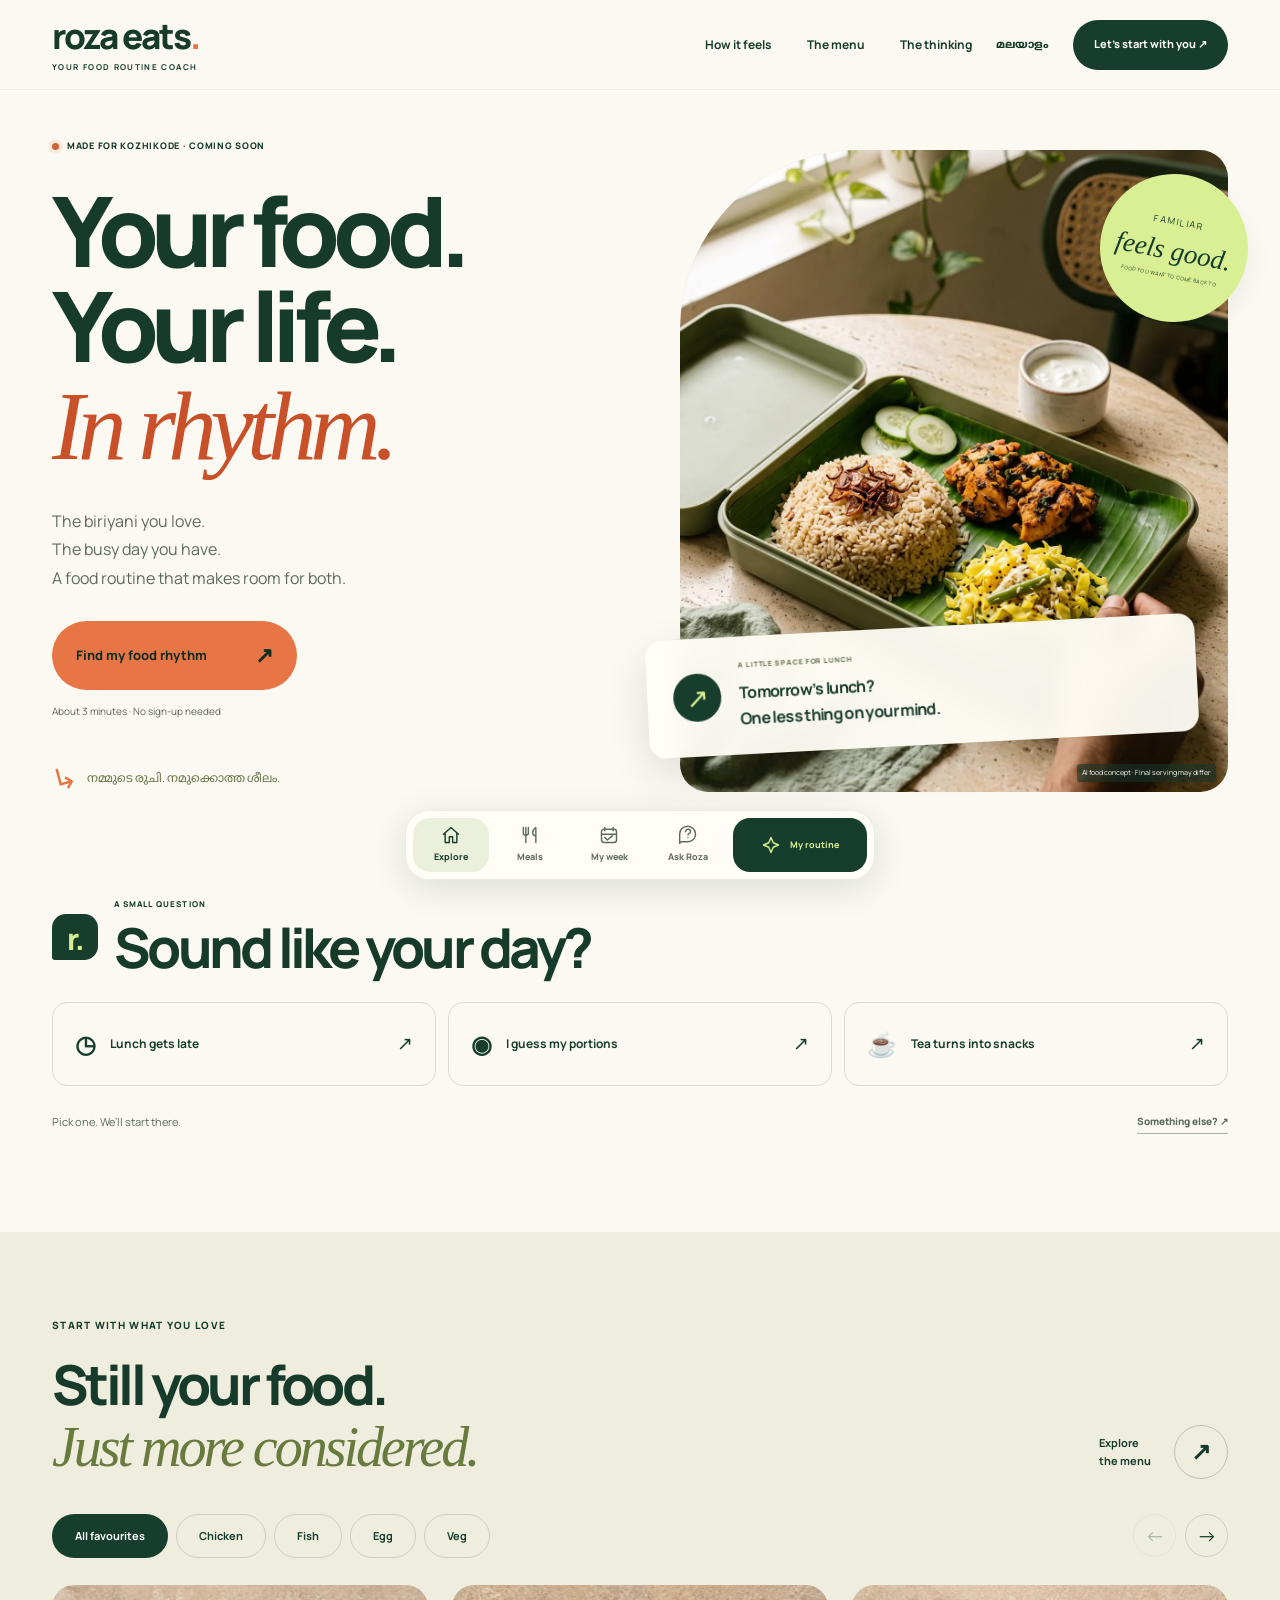
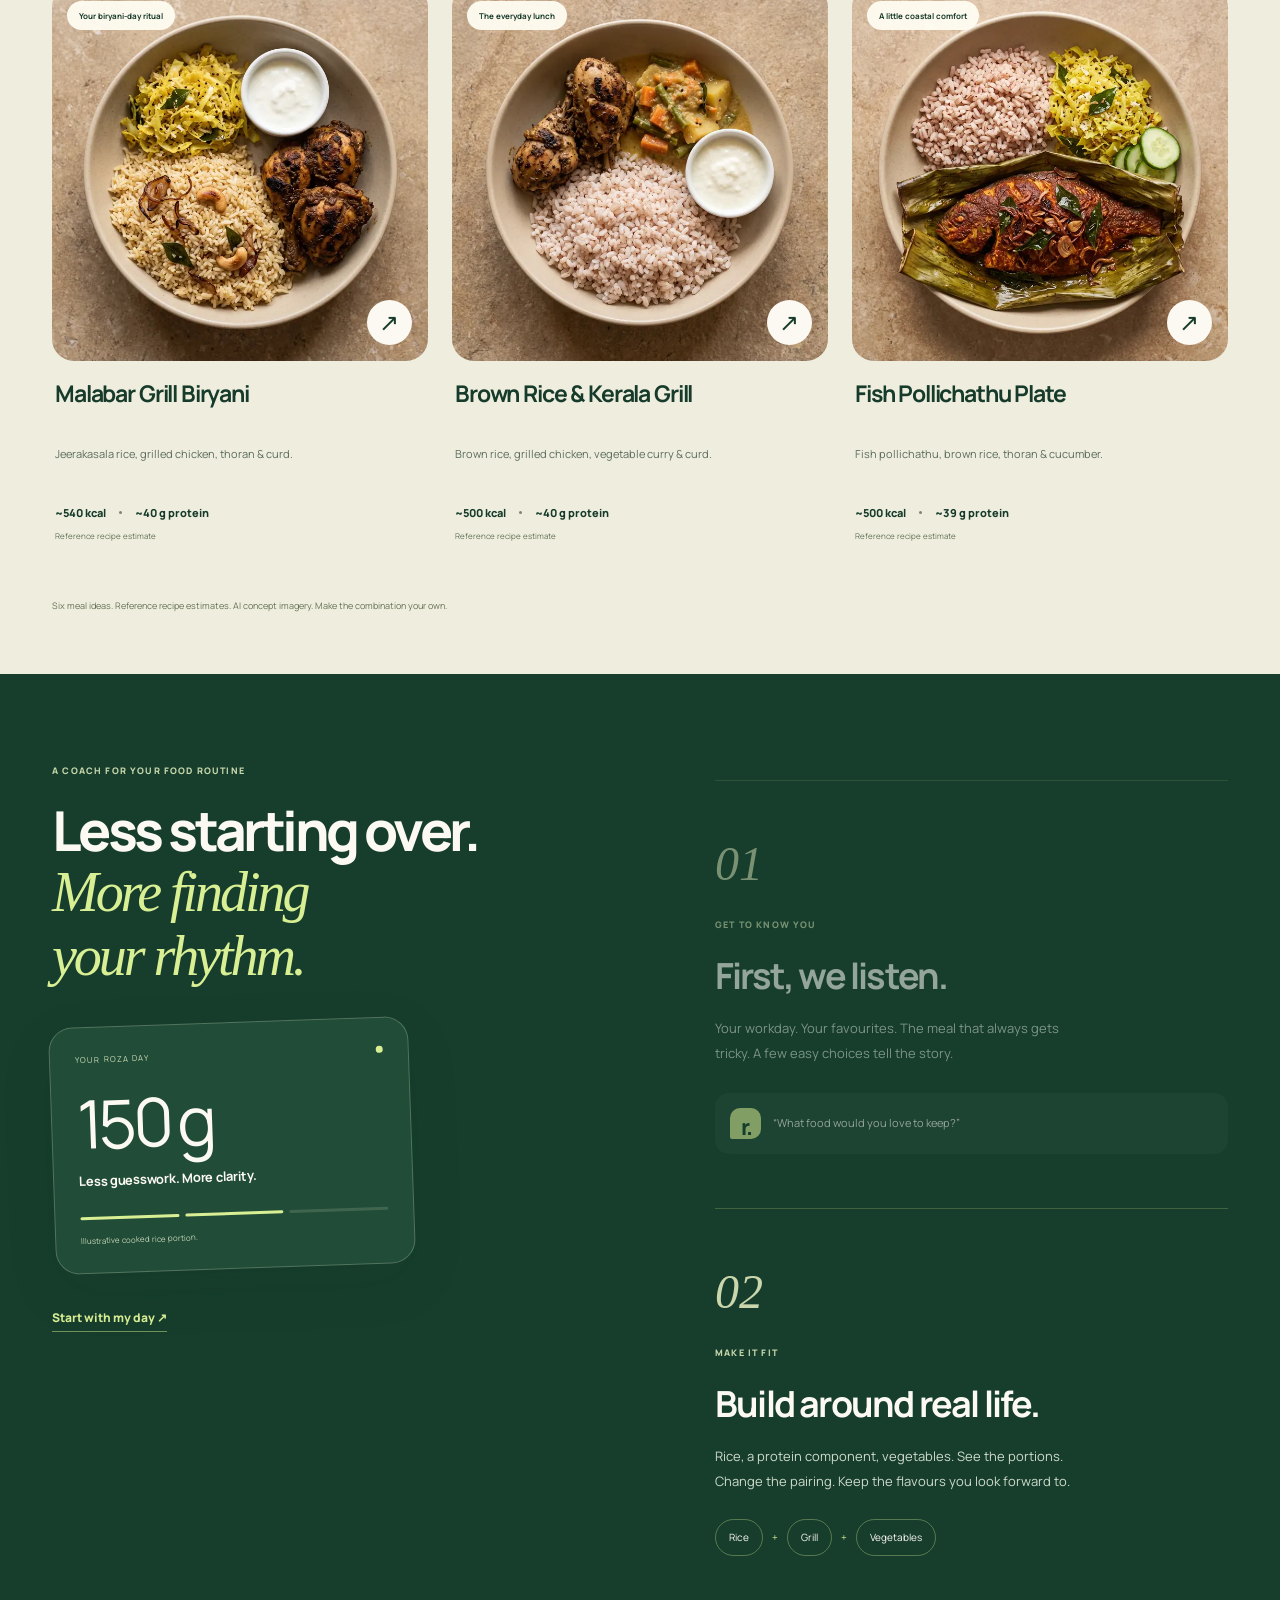
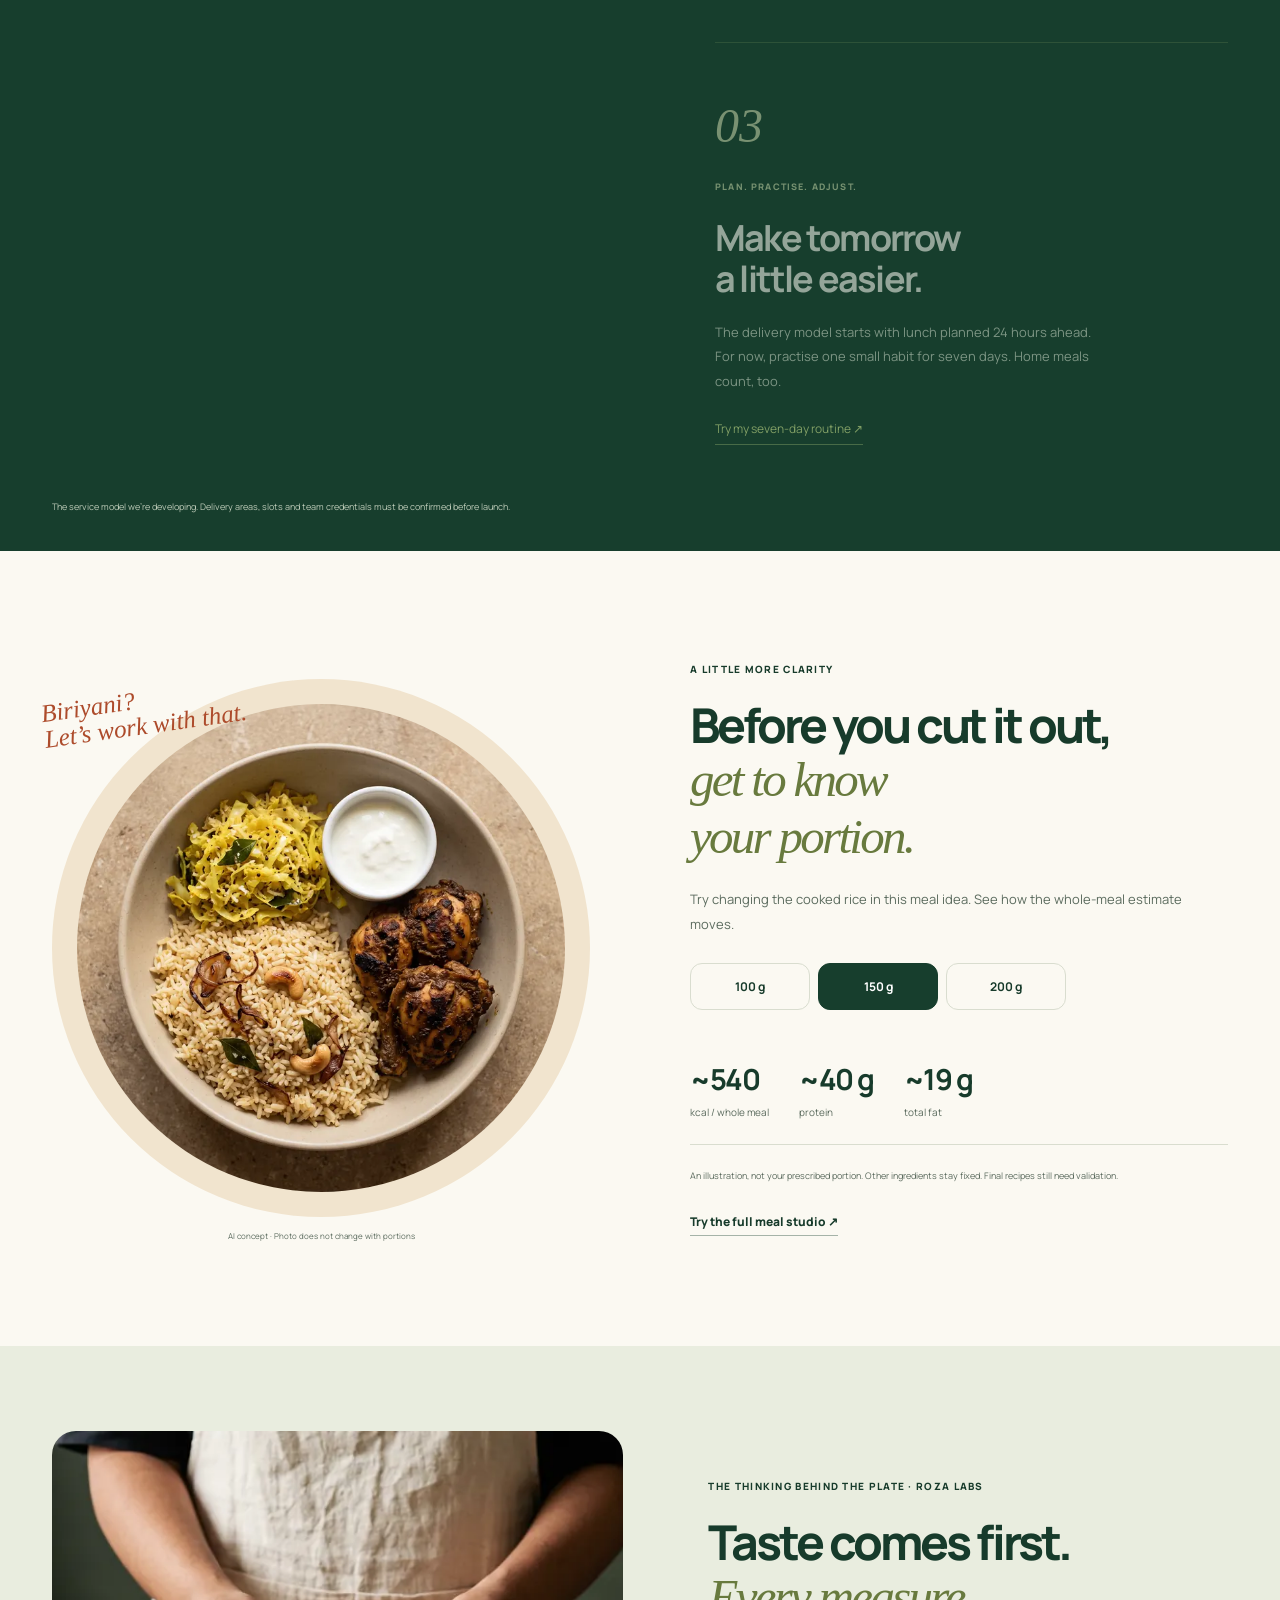
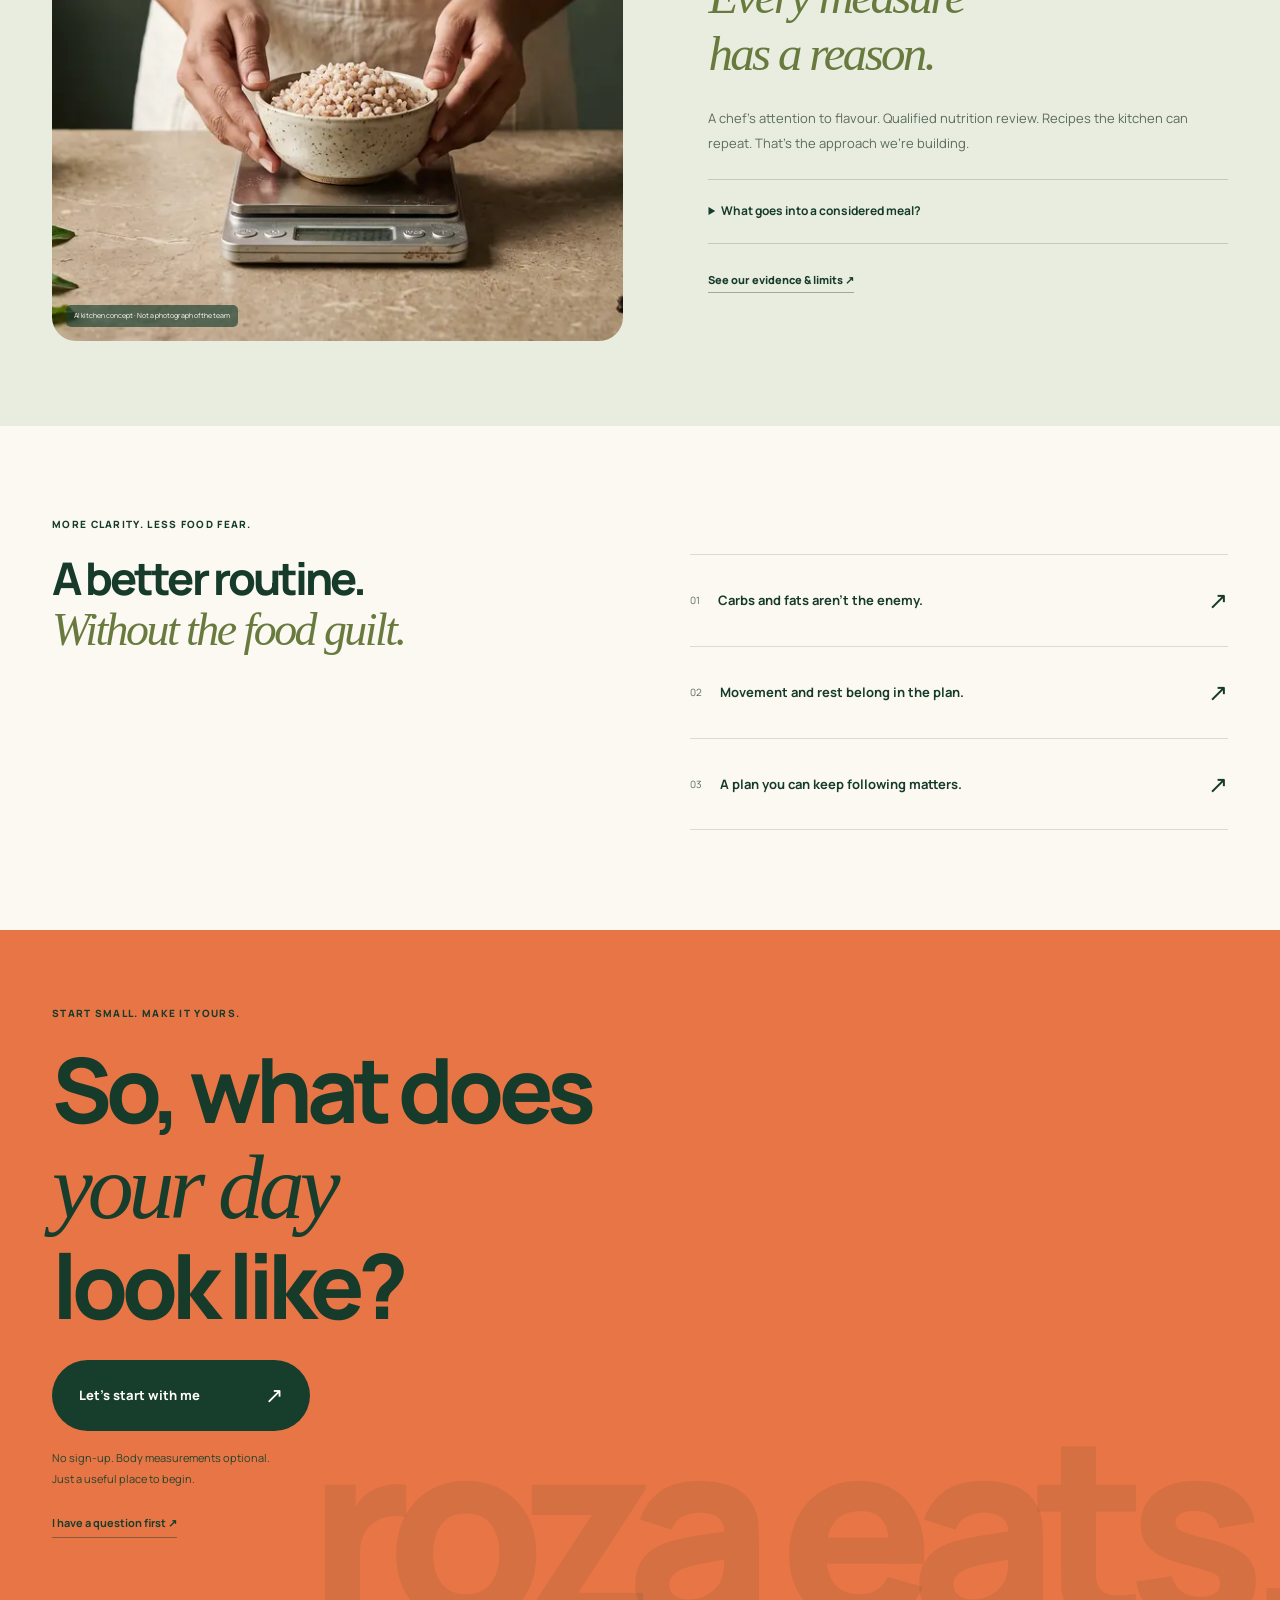
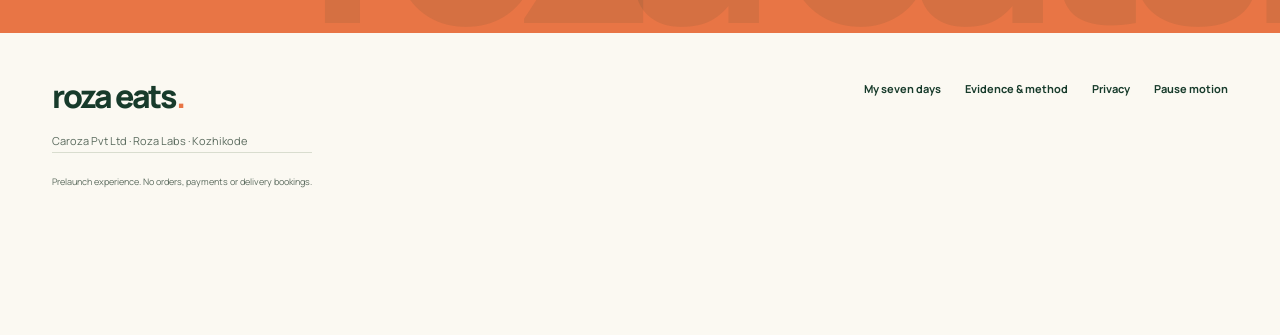
==== commit e7eba33a: "Redesign Roza Eats as a personal food routine experience" ====
--- a/index.html
+++ b/index.html
@@ -1,27 +1,21 @@
 <!doctype html><html lang="en"><head>
 <meta charset="utf-8"><meta name="viewport" content="width=device-width,initial-scale=1"><meta name="theme-color" content="#173e2d">
 <title>Roza Eats — A trainer for your food routine. Kozhikode.</title><meta name="description" content="Your Kerala food. A routine that fits you. Explore familiar meals, build your bowl and discover a practical food routine with Roza Eats, Kozhikode."><meta property="og:title" content="Your Kerala food. A routine that fits you."><meta property="og:description" content="Familiar meals, measured portions and a more personal food routine. Kozhikode early-access preview."><meta property="og:image" content="https://roshanmahamoodnk.github.io/roza-eats/images/hero-lunch-tray-nano.webp">
-<link rel="icon" href="favicon.svg"><link rel="preconnect" href="https://fonts.googleapis.com"><link rel="preconnect" href="https://fonts.gstatic.com" crossorigin><link href="https://fonts.googleapis.com/css2?family=Manrope:wght@400;500;600;700;800&family=Noto+Sans+Malayalam:wght@400;500;600;700&display=swap" rel="stylesheet"><link rel="stylesheet" href="routine.css?v=3"><script src="nutrition.js" defer></script><script src="routine-engine.js" defer></script><script src="site.js?v=3" defer></script>
-</head><body>
-<a href="#main" class="skip-link">Skip to content</a><div class="scroll-progress" aria-hidden="true"></div>
-<div class="announcement"><span><i class="status-dot"></i><span data-ml="കോഴിക്കോടിനായി ഒരുക്കുന്നു">MADE FOR KOZHIKODE</span></span><span data-ml="ആദ്യഘട്ട പരിചയപ്പെടുത്തൽ · നിങ്ങളുടെ ശീലത്തിൽ തുടങ്ങാം">Early-access preview · Start with your routine</span></div>
-<header class="nav-shell"><a href="index.html" class="brand" aria-label="Roza Eats home">roza eats<span>.</span><small>BY ROZA LABS</small></a><nav id="main-nav" aria-label="Main"><a href="#approach" data-ml="ഞങ്ങളുടെ രീതി">Our approach</a><a href="menu.html" data-ml="മെനു">The menu</a><a href="#labs">Roza Labs</a><a href="#evidence" data-ml="തെളിവുകൾ">The science</a></nav><div class="nav-actions"><button class="language-control" data-language aria-label="Switch language">മലയാളം</button><a class="btn nav-cta" href="routine.html" data-ml="എന്റെ ശീലം കണ്ടെത്താം ↗">Find my routine ↗</a><button class="mobile-nav" aria-controls="main-nav" aria-expanded="false" aria-label="Open menu">☰</button></div></header>
+<link rel="icon" href="favicon.svg"><link rel="preconnect" href="https://fonts.googleapis.com"><link rel="preconnect" href="https://fonts.gstatic.com" crossorigin><link href="https://fonts.googleapis.com/css2?family=Manrope:wght@400;500;600;700;800&family=Noto+Sans+Malayalam:wght@400;500;600;700&display=swap" rel="stylesheet"><link rel="stylesheet" href="routine.css?v=5"><script src="nutrition.js" defer></script><script src="routine-engine.js" defer></script><script src="site.js?v=5" defer></script>
+
+<link rel="stylesheet" href="experience.css?v=1"><script src="contact-config.js" defer></script><script src="experience.js?v=1" defer></script></head>
+<body class="experience-home"><a class="skip-link" href="#main">Skip to content</a><div class="scroll-progress" aria-hidden="true"></div>
+<header class="nav-shell"><a class="brand" href="index.html">roza eats<span>.</span><small>YOUR FOOD ROUTINE COACH</small></a><nav id="main-nav" aria-label="Main"><a href="#how" data-ml="എങ്ങനെ പ്രവർത്തിക്കും">How it feels</a><a href="menu.html" data-ml="മെനു">The menu</a><a href="evidence.html" data-ml="തെളിവുകൾ">The thinking</a></nav><div class="nav-actions"><button class="language-control" data-language>മലയാളം</button><a class="btn nav-cta" href="routine.html" data-ml="എന്നിൽ തുടങ്ങാം ↗">Let’s start with you ↗</a><button class="mobile-nav" aria-controls="main-nav" aria-expanded="false" aria-label="Open menu">☰</button></div></header>
 <main id="main">
-<section class="home-hero shell"><div class="hero-words"><p class="eyebrow"><span class="tiny-star">✳</span> <span data-ml="ഭക്ഷണശീലത്തിനൊരു വഴികാട്ടി">YOUR FOOD ROUTINE, WITH A COACH</span></p><h1 data-ml="നമ്മുടെ ഭക്ഷണം.<br>നിങ്ങൾക്കൊത്ത<br><em>ഒരു ശീലം.</em>">Your Kerala food.<br>A routine that<br><em>fits you.</em></h1><p class="hero-mal" lang="ml" data-ml="Your food. Your rhythm. Your Roza.">നമ്മുടെ രുചി. നല്ലൊരു ശീലം.</p><p class="hero-lead" data-ml="നിങ്ങളുടെ ദിവസം മനസ്സിലാക്കുന്ന ഭക്ഷണ പ്ലാൻ. ഇഷ്ടമുള്ള രുചികൾ, ശ്രദ്ധയോടെയുള്ള അളവുകൾ, മുൻകൂട്ടി നിശ്ചയിച്ച ഭക്ഷണസമയം.">A food plan that understands your day.<br>Familiar flavours. Considered portions.<br>One less decision when life gets busy.</p><div class="hero-actions"><a class="btn" href="routine.html"><span data-ml="എന്റെ ഭക്ഷണശീലം കണ്ടെത്താം">Find my food routine</span><span aria-hidden="true">↗</span></a><a class="quiet-link" href="menu.html" data-ml="ആദ്യം മെനു കാണാം →">Meet the menu first →</a></div><p class="small-note" data-ml="ഏകദേശം 3 മിനിറ്റ് · സൈൻ അപ്പ് വേണ്ട · അളവുകൾ നൽകുന്നത് നിങ്ങളുടെ ഇഷ്ടം">About 3 minutes · No sign-up · Body measurements are optional</p><div class="hero-personal"><span class="scribble-arrow" aria-hidden="true">↳</span><span data-ml="ബിരിയാണി ഇഷ്ടമാണോ? അതിൽ തന്നെ തുടങ്ങാം.">Love biryani? Let’s start there.</span></div></div>
-<div class="hero-picture"><img src="images/hero-lunch-tray-nano.webp" alt="Illustrative Kerala lunch with rice, grilled chicken, thoran and curd" width="1200" height="1490" fetchpriority="high"><div class="photo-top"><span>12:30</span><span data-ml="നിങ്ങളുടെ ഭക്ഷണസമയം.">Your lunch moment.</span></div><div class="hero-stamp" aria-hidden="true">KEEP THE<br><b>flavour.</b><span>FIND YOUR RHYTHM</span></div><div class="photo-bottom"><span class="calendar-icon" aria-hidden="true">▦</span><div><strong data-ml="നാളത്തെ ഭക്ഷണം.<br>ഇന്നേ പ്ലാൻ ചെയ്യാം.">Tomorrow’s lunch.<br>Already on your mind?</strong><small data-ml="അതും ഞങ്ങളുടെ പ്ലാനിന്റെ ഭാഗമാണ്.">That’s what we’re here for.</small></div><a href="routine.html" aria-label="Start your routine">↗</a></div><small class="image-credit" data-ml="AI ഭക്ഷണ മാതൃക · അന്തിമ വിളമ്പൽ വ്യത്യാസപ്പെടാം">AI food concept · Final serving may differ</small></div></section>
-<div class="values-strip"><span data-ml="നമുക്കിഷ്ടമുള്ള ഭക്ഷണം">FOOD WE KNOW</span><i>✳</i><span data-ml="ശ്രദ്ധയോടെയുള്ള അളവ്">PORTIONS WITH A PURPOSE</span><i>✳</i><span data-ml="തുടരാൻ കഴിയുന്ന ശീലം">A ROUTINE WE CAN REPEAT</span><i>✳</i><span lang="ml">കോഴിക്കോട്, നമുക്ക് തുടങ്ങാം.</span></div>
-<section class="shell story-section" id="your-day"><div class="section-top reveal"><div><p class="eyebrow" data-ml="നിങ്ങളുടെ ദിവസവും ഇങ്ങനെയാണോ?">SOUND LIKE YOUR DAY?</p><h2 data-ml="നല്ല തീരുമാനങ്ങൾ.<br>തിരക്കുള്ള ദിവസങ്ങൾ.">Good intentions.<br><em>Busy days.</em></h2></div><p data-ml="നന്നായി ഭക്ഷണം കഴിക്കണമെന്ന് അറിയാം. പക്ഷേ മീറ്റിങ്ങും യാത്രയും ജോലിയും കൂടുമ്പോൾ പ്ലാൻ പിന്നിലാകും. തുടങ്ങേണ്ടത് അവിടെയാണ്.">You want to eat well. Then a meeting runs over, lunch gets late, and the easiest option wins. That’s where we start.</p></div>
-<div class="day-grid"><a class="day-card reveal" href="routine.html?challenge=timing"><span class="day-time">8:30 <small>AM</small></span><div class="day-illustration cup-scene" aria-hidden="true"><div class="steam">⌁</div><div class="tea-cup"></div><div class="saucer"></div></div><h3 data-ml="“ഇപ്പോൾ ചായ മതി.”">“Tea will do for now.”</h3><p data-ml="തിരക്കിനിടയിൽ പ്രഭാതഭക്ഷണം വീണ്ടും വൈകുന്നു.">Breakfast slips behind the first task of the day.</p><span class="day-action" data-ml="എന്റെ ദിവസവും ഇങ്ങനെയാണ് ↗">This sounds like me ↗</span></a><a class="day-card day-middle reveal" href="routine.html?challenge=portions"><span class="day-time">2:45 <small>PM</small></span><div class="day-food photo-0" role="img" aria-label="Illustrative Kerala meal"></div><h3 data-ml="“എന്തെങ്കിലും വേഗം കഴിക്കാം.”">“Anything. I’m hungry.”</h3><p data-ml="വിശക്കുമ്പോൾ അളവ് തീരുമാനിക്കാൻ എളുപ്പമല്ല.">Your portion gets decided when you are already hungry.</p><span class="day-action" data-ml="അളവ് പ്ലാൻ ചെയ്യണം ↗">I’d like a portion plan ↗</span></a><a class="day-card reveal" href="routine.html?challenge=snacks"><span class="day-time">6:00 <small>PM</small></span><div class="evening-scene" aria-hidden="true"><span>ചായ?</span><i>☕</i><b>one more?</b></div><h3 data-ml="“ഒരെണ്ണം കൂടി കഴിക്കാം.”">“Just one more snack.”</h3><p data-ml="ചായക്കടയിലെ ഇടവേളയും നിങ്ങളുടെ പ്ലാനിൽ ഉൾപ്പെടണം.">That tea-shop break belongs in the plan, too.</p><span class="day-action" data-ml="വൈകുന്നേരം പ്ലാൻ ചെയ്യാം ↗">Help me plan my evenings ↗</span></a></div><p class="section-after" data-ml="കുറ്റബോധം വേണ്ട. നിങ്ങളുടെ ദിവസത്തിനൊത്ത ഒരു ചെറിയ മാറ്റത്തിൽ തുടങ്ങാം.">No guilt attached. Just a small change that fits the day you actually have.</p></section>
-<section class="trainer-section" id="approach"><div class="shell trainer-grid"><div class="trainer-intro reveal"><p class="eyebrow" data-ml="ROZA EATS സമീപനം">THE ROZA EATS APPROACH</p><h2 data-ml="ഭക്ഷണശീലത്തിനും<br>ഒരു <em>പരിശീലകൻ.</em>">A trainer for<br>the way<br>you <em>eat.</em></h2><p data-ml="ഒരു നല്ല പരിശീലകൻ നിങ്ങളെ മനസ്സിലാക്കും, പ്ലാൻ ലളിതമാക്കും, എന്താണ് പ്രവർത്തിക്കുന്നതെന്ന് നോക്കും. ഭക്ഷണശീലത്തിലും ആ പിന്തുണയാണ് ഒരുക്കുന്നത്.">A good trainer listens, makes the plan practical, and checks what works. We’re bringing that kind of support to everyday food.</p><a href="routine.html" class="btn lime" data-ml="എന്നിൽ തുടങ്ങാം ↗">Start with me ↗</a><small data-ml="കോഴിക്കോടിനായി വികസിപ്പിക്കുന്ന സേവന മാതൃക">Our service model in development for Kozhikode</small></div>
-<div class="trainer-steps"><article class="trainer-step reveal"><span>01</span><div><small>YOUR LIFE</small><h3 data-ml="ആദ്യം നിങ്ങളെ മനസ്സിലാക്കാം.">First, we understand you.</h3><p data-ml="ജോലിസമയം, ഇഷ്ടഭക്ഷണം, ലക്ഷ്യം, ബുദ്ധിമുട്ടുന്ന ശീലങ്ങൾ. വീട്ടിലെ ഭക്ഷണവും പ്ലാനിൽ ഇടം നേടാം.">Work hours, favourite foods, goals and the bits you find difficult. Your home-cooked meals can have a place, too.</p></div><b aria-hidden="true">↗</b></article><article class="trainer-step reveal"><span>02</span><div><small>YOUR PLATE</small><h3 data-ml="ഇഷ്ടമുള്ളത് ചേർത്ത് പ്ലാൻ ചെയ്യാം.">Build around what you love.</h3><p data-ml="പോഷകവിദഗ്ധന്റെ ചിന്തയും ഷെഫിന്റെ രുചിയും. ആവശ്യത്തിനൊത്ത ധാന്യം, പ്രോട്ടീൻ ഘടകം, പച്ചക്കറി, അളന്ന കൊഴുപ്പ്.">Nutrition thinking meets the chef’s craft: a suitable grain portion, a protein component, vegetables and measured fats.</p></div><b aria-hidden="true">↗</b></article><article class="trainer-step reveal"><span>03</span><div><small>YOUR TIME</small><h3 data-ml="നാളത്തെ ഭക്ഷണം ഇന്നേ തീരുമാനിക്കാം.">Make tomorrow easier, today.</h3><p data-ml="ഒരു ദിവസം മുമ്പ് മീൽ തിരഞ്ഞെടുക്കാം. സേവനം ആരംഭിക്കുമ്പോൾ പ്രദേശവും ലഭ്യതയും അനുസരിച്ച് ഡെലിവറി സമയം ഉറപ്പാക്കും.">Choose meals a day ahead. When service opens, your area and route capacity will determine the confirmed delivery window.</p></div><b aria-hidden="true">↗</b></article><article class="trainer-step reveal"><span>04</span><div><small>YOUR PROGRESS</small><h3 data-ml="കേൾക്കാം. പരിശോധിക്കാം. മെച്ചപ്പെടുത്താം.">Listen. Review. Adjust.</h3><p data-ml="വിശപ്പ്, ഇഷ്ടം, സമയം, തുടരാൻ കഴിയുന്ന മാറ്റങ്ങൾ. ഫിറ്റ്നസ് പിന്തുണയോടെ ദിവസത്തെ മുഴുവൻ ശീലവും നോക്കാം.">Hunger, enjoyment, timing and what you can repeat. Nutrition and fitness support consider the whole routine.</p></div><b aria-hidden="true">↗</b></article></div></div></section>
-<section class="shell menu-teaser" id="menu"><div class="section-top reveal"><div><p class="eyebrow" data-ml="ചെറിയ മെനു. പരിചിത രുചികൾ.">A SMALL MENU. A LOT OF HOME.</p><h2 data-ml="ബിരിയാണിയും<br><em>പ്ലാനിൽ ഉൾപ്പെടാം.</em>">Biriyani belongs<br><em>in the plan.</em></h2></div><div><p data-ml="പുട്ട്, ചോറ്, മീൻ, കടല. ഇഷ്ടമുള്ളതിൽ തുടങ്ങാം. അളവും കൂട്ടുകളും നിങ്ങൾക്കിണങ്ങുന്ന പോലെ തിരഞ്ഞെടുക്കാം.">Puttu. Rice. Fish. Kadala. Start with something you already look forward to. Then make the combination yours.</p><a class="quiet-link" href="menu.html" data-ml="ആറ് മീലുകളും കാണാം →">Explore all six meals →</a></div></div><div class="food-grid" id="home-meals"></div><div class="menu-fine"><span class="chip" data-ml="റെസിപ്പി വികസന മെനു">Recipe-development menu</span><p data-ml="കണക്കുകൾ ചേരുവകളിൽ നിന്നുള്ള മാതൃകകൾ; സ്ഥിരീകരിച്ച ഉൽപ്പന്ന ലേബലുകൾ അല്ല. ചിത്രങ്ങൾ ആശയം മാത്രം.">Numbers are reference-recipe estimates, not verified product labels. Food images are illustrative.</p></div></section>
-<section class="plate-lab shell" id="plate"><div class="plate-lab-copy reveal"><p class="eyebrow" data-ml="പ്ലേറ്റിനെ പരിചയപ്പെടാം">GET TO KNOW YOUR PLATE</p><h2 data-ml="അളവിലെ മാറ്റം.<br><em>കൂട്ടിലെ മാറ്റം.</em>">A little less guesswork.<br><em>A better pairing.</em></h2><p data-ml="മാതൃകാ ബിരിയാണി മീലിലെ ചോറിന്റെ അളവ് മാറ്റി നോക്കൂ. ചിക്കനും പച്ചക്കറിയും അതേ അളവിൽ തുടരും.">Try changing the rice-base portion in our illustrative biryani meal. The chicken and vegetables stay in the combination.</p><div class="portion-choices" role="group" aria-label="Cooked rice base portion"><button data-home-portion="100" aria-pressed="false">100 g</button><button data-home-portion="150" class="selected" aria-pressed="true">150 g</button><button data-home-portion="200" aria-pressed="false">200 g</button></div><div class="portion-numbers" id="portion-numbers" aria-live="polite"></div><p class="small-note" data-ml="ചെറിയ അളവാണ് എല്ലാവർക്കും ശരി എന്നില്ല. ആവശ്യവും ദിവസത്തെ മറ്റു ഭക്ഷണവും നോക്കണം.">Smaller is not automatically better. The right serving depends on your needs and the rest of your day.</p><a class="quiet-link" href="menu.html#build" data-ml="എന്റെ കോമ്പിനേഷൻ ഉണ്ടാക്കാം →">Build my own combination →</a></div><div class="plate-feature reveal"><div class="plate-photo photo-0" role="img" aria-label="Illustrative biryani plate; photo does not change with portion selection"></div><div class="plate-tag tag-one" data-ml="ചോറ് · ഊർജത്തിന്">Rice · for energy</div><div class="plate-tag tag-two" data-ml="ചിക്കൻ · പ്രോട്ടീൻ ഘടകം">Chicken · protein component</div><div class="plate-tag tag-three" data-ml="തോരൻ · പച്ചക്കറിക്ക് ഇടം">Thoran · room for vegetables</div><span class="plate-caption" data-ml="ചിത്രം അളവ് അനുസരിച്ച് മാറില്ല">Illustration stays the same as portions change</span></div></section>
-<section class="myth-section" id="evidence"><div class="shell"><div class="section-top reveal"><div><p class="eyebrow" data-ml="തെളിവിനൊപ്പം ലളിതമായ വാക്കുകൾ">REAL FOOD. CLEAR THINKING.</p><h2 data-ml="കാർബ്. പ്രോട്ടീൻ. കൊഴുപ്പ്.<br><em>മൂന്നിനും സ്ഥാനമുണ്ട്.</em>">Carbs. Protein. Fat.<br><em>All have a place.</em></h2></div><p data-ml="ഭക്ഷണത്തെ പേടിക്കേണ്ടതില്ല. ഓരോ ഘടകവും എന്തിന് വേണ്ടതാണെന്ന് മനസ്സിലാക്കി, ദിവസത്തെ മൊത്തം അളവും ഗുണവും നോക്കാം.">You deserve an explanation you can use. Here’s what matters when the advice online gets loud.</p></div><div class="truth-grid"><article class="truth-card reveal"><span class="truth-symbol">01 / ENERGY</span><h3 data-ml="ചോറ് മാത്രം പ്രശ്നമല്ല.">Rice isn’t the whole story.</h3><p data-ml="കാർബോഹൈഡ്രേറ്റുകൾ ഊർജം നൽകുന്നു. ധാന്യങ്ങൾ, പയർവർഗങ്ങൾ, പഴം, പച്ചക്കറി എന്നിവയ്ക്ക് ഇടം നൽകാം. അളവും ദിവസത്തെ മൊത്തം ഭക്ഷണവും പ്രധാനമാണ്.">Carbohydrates provide energy. Choose a variety of grains, pulses, fruit and vegetables; consider the portion and your whole day.</p><a href="evidence.html#balance" data-ml="അടിസ്ഥാനം വായിക്കാം ↗">Read the evidence ↗</a></article><article class="truth-card reveal"><span class="truth-symbol">02 / STRENGTH</span><h3 data-ml="പ്രോട്ടീനും പരിശീലനവും.">Protein has a job to do.</h3><p data-ml="പ്രോട്ടീൻ ശരീരത്തിന്റെ പരിപാലനത്തിന് പ്രധാനമാണ്. പേശികൾക്കായി ആവശ്യത്തിനൊത്ത ഭക്ഷണവും ശക്തിവ്യായാമവും ചേർന്ന് വേണം.">Protein supports body tissues. Adequate food and strength training work together; more protein alone is not a complete plan.</p><a href="evidence.html#movement" data-ml="അടിസ്ഥാനം വായിക്കാം ↗">Read the evidence ↗</a></article><article class="truth-card reveal"><span class="truth-symbol">03 / BALANCE</span><h3 data-ml="കൊഴുപ്പിനും അളവും തരവും.">Fat needs a measure, too.</h3><p data-ml="കൊഴുപ്പ് ശരീരത്തിന് ആവശ്യമാണ്. അളവും തരവും നോക്കണം. എണ്ണ മാത്രമല്ല, തേങ്ങ, നെയ്യ്, മറ്റു ചേരുവകളിലെ കൊഴുപ്പും കണക്കിൽ വരണം.">Fat is essential. Amount and type matter. Count the fat in coconut, ghee and other ingredients as well as the oil you add.</p><a href="evidence.html#balance" data-ml="അടിസ്ഥാനം വായിക്കാം ↗">Read the evidence ↗</a></article></div><details class="myth-detail"><summary data-ml="അപ്പോൾ കീറ്റോ, സാലഡ് ഡയറ്റ്, 90 ദിവസത്തെ പ്ലാൻ എന്നിവയോ?">What about keto, salad diets and 90-day transformations?<span>+</span></summary><p data-ml="വ്യത്യസ്ത ഭക്ഷണരീതികൾ ചിലർക്കു സഹായകരമാകാം. കീറ്റോ എല്ലാവരെയും ദുർബലരാക്കുമെന്നോ എല്ലാ സാലഡും അപര്യാപ്തമാണെന്നോ പറയാനാവില്ല. പോഷകസമൃദ്ധിയും സുരക്ഷയും തുടരാൻ കഴിയുന്നതുമാണ് പ്രധാനമായത്.">Different eating patterns can help different people. Keto does not automatically cause muscle loss, and a salad can be a complete meal when built well. Adequate nutrition, suitability and a pattern you can maintain matter. We do not promise one diet or one timeline for everyone.</p><a href="evidence.html#diets" data-ml="പഠനവും അതിന്റെ പരിധിയും →">The study and its limits →</a></details></div></section>
-<section class="shell movement-section"><div class="movement-copy reveal"><p class="eyebrow" data-ml="ഭക്ഷണത്തിന് അപ്പുറവും ഒരു ശീലം">A ROUTINE HAS MORE THAN A PLATE</p><h2 data-ml="ഭക്ഷണം. ചലനം.<br>ഉറക്കം. <em>ആവർത്തനം.</em>">Eat. Move.<br>Rest. <em>Repeat.</em></h2><p data-ml="നടത്തം, ശക്തിവ്യായാമം, ഉറക്കം എന്നിവയും പ്ലാനിന്റെ ഭാഗമാണ്. കഴിച്ച ഭക്ഷണത്തിന് ശിക്ഷയായി വ്യായാമം വേണ്ട.">A walk you enjoy. Strength work you can build on. Time to sleep. Movement belongs in your life, not as a punishment for a meal.</p><div class="habit-pills"><span data-ml="150–300 മിനിറ്റ് / ആഴ്ച*">150–300 min / week*</span><span data-ml="2 ദിവസം ശക്തിവ്യായാമം*">2 strength days*</span><span data-ml="18–60 വയസ്സിൽ 7+ മണിക്കൂർ ഉറക്കം">7+ hours sleep, ages 18–60</span></div><p class="small-note" data-ml="*മുതിർന്നവർക്കുള്ള WHO പൊതുമാർഗനിർദേശം. ശേഷിക്കും ആരോഗ്യത്തിനും അനുസരിച്ച് തുടങ്ങുക; പതുക്കെ കൂട്ടുക.">*WHO general adult guidance for moderate activity. Start from your ability and build gradually. <a href="evidence.html#movement">Sources ↗</a></p></div><div class="walk-card reveal"><span class="eyebrow" data-ml="നടത്തം എളുപ്പത്തിൽ മനസ്സിലാക്കാം">PUT A WALK INTO PERSPECTIVE</span><h3 data-ml="നിങ്ങളുടെ സമയത്ത്<br>എത്ര ദൂരം?">A little time.<br>A little distance.</h3><label for="walk-minutes"><span data-ml="നടക്കാനുള്ള സമയം">Time for a walk</span><b id="walk-min-label">20 min</b></label><input id="walk-minutes" type="range" min="5" max="45" value="20" step="5"><label for="walk-pace" data-ml="മാതൃകാ വേഗം">Illustrative pace</label><select id="walk-pace"><option value="3">3 km/h</option><option value="4" selected>4 km/h</option><option value="5">5 km/h</option></select><div class="walk-output" aria-live="polite"><strong id="walk-distance">1.3</strong><span>km</span><svg viewBox="0 0 130 40" aria-hidden="true"><path d="M0 30 C25 -5 45 60 70 25 S105 10 125 22" fill="none" stroke="currentColor" stroke-width="2" stroke-dasharray="4 5"/><circle cx="125" cy="22" r="5" fill="currentColor"/></svg></div><p data-ml="സമയം × വേഗം എന്ന ലളിതമായ കണക്ക്. ഇത് ശരീരഭാരം കുറയുമെന്ന പ്രവചനമോ ഭക്ഷണം കത്തിക്കാനുള്ള ലക്ഷ്യമോ അല്ല.">Just time × pace. This is a distance illustration, not a weight-loss prediction or a food “burn-off” target.</p></div></section>
-<section class="labs-section" id="labs"><div class="shell labs-grid"><div class="labs-photo reveal"><img src="images/kitchen-portion-prep-nano.webp" loading="lazy" width="1600" height="1100" alt="AI concept of kitchen hands weighing and portioning a Kerala meal"><span data-ml="AI അടുക്കള മാതൃക · യഥാർത്ഥ സ്റ്റാഫ് ചിത്രം അല്ല">AI kitchen concept · Not a staff photograph</span></div><div class="labs-copy reveal"><p class="eyebrow">ROZA LABS → ROZA EATS</p><h2 data-ml="രുചിക്കാം.<br>അളക്കാം.<br><em>മെച്ചപ്പെടുത്താം.</em>">Taste.<br>Measure.<br><em>Make it repeatable.</em></h2><p data-ml="പോഷകവിദഗ്ധർ, ഷെഫുകൾ, ഫിറ്റ്നസ് പിന്തുണ: നിങ്ങളുടെ ഭക്ഷണശീലം ഒരുമിച്ച് നോക്കുന്ന Roza സമീപനം. മെനുവിന്റെ ഗവേഷണ-വികസന ഭാഗമാണ് Roza Labs.">Nutritionists, chefs and fitness support, working toward one practical food routine. Roza Labs is the research and development side of that promise.</p><div class="lab-method"><span><b>01</b><span data-ml="റെസിപ്പിയും ചേരുവകളും">Recipe & ingredients</span></span><span><b>02</b><span data-ml="അളവും പാകം ചെയ്ത ഭാരവും">Portion & cooked yield</span></span><span><b>03</b><span data-ml="രുചിയും ആവർത്തനവും">Taste & repeatability</span></span><span><b>04</b><span data-ml="അഭിപ്രായവും മെച്ചപ്പെടുത്തലും">Feedback & refinement</span></span></div><a href="evidence.html#roza-standard" class="quiet-link" data-ml="ഞങ്ങൾ എന്താണ് ഉറപ്പാക്കേണ്ടത് →">What we need to verify →</a><p class="small-note" data-ml="സേവനം ആരംഭിക്കുന്നതിന് മുമ്പ് ടീം യോഗ്യതകളും അന്തിമ മെനുവും സ്ഥിരീകരിച്ച പോഷകവിവരങ്ങളും പ്രസിദ്ധീകരിക്കും.">Named team profiles, credentials and final recipe validation will be published before the coached service opens.</p></div></div></section>
-<section class="shell real-life"><div class="section-top reveal"><div><p class="eyebrow" data-ml="നമ്മുടെ നഗരത്തിലെ ദിവസങ്ങൾ">FOR THE LIFE YOU LIVE HERE</p><h2 data-ml="മീറ്റിങ്ങുകൾക്കിടയിൽ.<br><em>നമ്മുടെ രുചിക്കൊപ്പം.</em>">Between meetings.<br><em>Still a little Malabar.</em></h2></div><p data-ml="ചായക്കടയിലെ വിശ്രമവും കുടുംബത്തോടൊപ്പമുള്ള ഭക്ഷണവും കടൽത്തീരത്തെ നടത്തവും. നിങ്ങളുടെ പ്ലാൻ ജീവിതത്തിനൊത്ത് പോകണം.">The tea-shop pause. A meal with family. An evening walk by the beach. A food routine should make room for being you.</p></div><div class="life-grid"><article class="life-card reveal"><div class="life-img life-0" role="img" aria-label="AI concept: Kerala lunch at a desk"></div><div class="life-copy"><small>THE WORKDAY PAUSE</small><h3 data-ml="ഉച്ചഭക്ഷണത്തിനും<br>കലണ്ടറിൽ ഇടം.">Give lunch a place<br>on the calendar.</h3></div></article><article class="life-card reveal"><div class="life-img life-1" role="img" aria-label="AI concept: opening a Kerala meal tray"></div><div class="life-copy"><small>THE FAMILIAR FLAVOUR</small><h3 data-ml="തുറക്കാൻ<br>കാത്തിരിക്കുന്ന ഭക്ഷണം.">Something you<br>look forward to.</h3></div></article><article class="life-card reveal"><div class="life-img life-2" role="img" aria-label="AI concept: meal after exercise"></div><div class="life-copy"><small>THE WHOLE ROUTINE</small><h3 data-ml="വ്യായാമത്തിന് ശേഷവും<br>പ്ലാൻ തുടരാം.">Keep the plan going<br>after the last rep.</h3></div></article></div><p class="small-note" data-ml="ഇവ AI ജീവിതസാഹചര്യ മാതൃകകൾ മാത്രം; യഥാർത്ഥ ഉപഭോക്താക്കളോ ഫലങ്ങളോ അല്ല.">AI lifestyle concepts, not customer photographs, testimonials or evidence of outcomes.</p></section>
-<section class="shell faq-section"><div><p class="eyebrow" data-ml="തുടങ്ങുന്നതിന് മുമ്പ്">BEFORE WE BEGIN</p><h2 data-ml="നിങ്ങൾ ചോദിക്കും.<br><em>ഞങ്ങൾ വിശദീകരിക്കും.</em>">You ask.<br><em>We explain.</em></h2></div><div class="faq-list"><details><summary data-ml="വീട്ടിലെ ഭക്ഷണവും കഴിക്കാമോ?">Can I keep eating at home?<span>+</span></summary><p data-ml="അതെ, വീട്ടിലെയും പുറത്തെയും ഭക്ഷണം മനസ്സിലാക്കി ഒരു പ്രായോഗിക ശീലം രൂപപ്പെടുത്തുകയാണ് ലക്ഷ്യം. എല്ലാ മീലും Rozaയിൽ നിന്ന് വാങ്ങണം എന്നില്ല.">Yes. The coaching model considers home food and meals outside, too. Buying every meal from Roza is not the goal.</p></details><details><summary data-ml="ഇപ്പോൾ ഡെലിവറി ബുക്ക് ചെയ്യാമോ?">Can I book a delivery today?<span>+</span></summary><p data-ml="ഇപ്പോൾ മെനുവും പ്ലാനറും മാതൃകകളാണ്. ആദ്യഘട്ടം കോഴിക്കോട്ടെ ഉച്ചഭക്ഷണത്തിൽ ശ്രദ്ധ കേന്ദ്രീകരിക്കും. വില, മേഖല, ശേഷി, നിബന്ധനകൾ ഉറപ്പിച്ച ശേഷം ഓർഡർ ആരംഭിക്കും.">This is an early-access experience. The initial plan focuses on Kozhikode lunches. Prices, service areas, capacity and terms must be confirmed before orders open. Saving a plan does not book delivery.</p></details><details><summary data-ml="എന്റെ ആരോഗ്യപ്രശ്നങ്ങൾ ഇത് പരിഹരിക്കുമോ?">Will this treat my health condition?<span>+</span></summary><p data-ml="ഈ സൈറ്റ് രോഗനിർണയമോ ചികിത്സയോ നൽകുന്നില്ല. തുടർച്ചയായ ക്ഷീണം, ഉറക്കപ്രശ്നങ്ങൾ, ആരോഗ്യാവസ്ഥകൾ എന്നിവയ്ക്ക് യോഗ്യനായ ആരോഗ്യവിദഗ്ധന്റെ പരിശോധന വേണം.">This website does not diagnose or treat illness. Persistent tiredness, sleep problems and health conditions need appropriate clinical assessment. A professional can then review whether Roza fits your needs.</p></details><details><summary data-ml="ആദ്യ ഉപഭോക്താക്കൾക്ക് എന്ത് ലഭിക്കും?">What will early members help shape?<span>+</span></summary><p data-ml="രുചി, അളവ്, സമയം, മെനു എന്നിവയിൽ നിങ്ങളുടെ അഭിപ്രായം പൈലറ്റ് മെച്ചപ്പെടുത്തും. ഓഫറുകൾ ഉണ്ടെങ്കിൽ വ്യവസ്ഥകൾ മുൻകൂട്ടി അറിയിക്കും; ആരോഗ്യഫലങ്ങളോ നല്ല റിവ്യൂകളോ അതിന് നിബന്ധനയാകില്ല.">Feedback on taste, portion satisfaction, timing and variety will shape the pilot. Any trial offer or participation reward will have clear terms before enrolment; it will not depend on weight loss or a positive review.</p></details></div></section>
-<section class="final-invite"><div class="shell"><p class="eyebrow" data-ml="കോഴിക്കോട്, ഇവിടെ തുടങ്ങാം.">KOZHIKODE, LET’S START HERE.</p><h2 data-ml="അടുത്ത ആഴ്ചയ്ക്ക്<br>ഒരു <em>നല്ല തുടക്കം.</em>">Your next week.<br>A little more <em>in rhythm.</em></h2><p data-ml="നിങ്ങൾക്ക് ഇഷ്ടമുള്ള ഭക്ഷണത്തിൽ തുടങ്ങാം. ഒരുമിച്ച് തുടരാൻ കഴിയുന്ന മാറ്റങ്ങൾ കണ്ടെത്താം.">Start with the food you love.<br>Find a few changes you can make your own.</p><a class="btn" href="routine.html" data-ml="എന്റെ ശീലം കണ്ടെത്താം ↗">Find my food routine ↗</a><span class="hand-note" data-ml="നിങ്ങളിൽ തുടങ്ങാം.">It starts with you.</span></div><div class="giant-word" aria-hidden="true">roza eats.</div></section>
-</main><footer class="footer shell"><div><a class="brand" href="index.html">roza eats<span>.</span></a><p data-ml="Caroza Pvt Ltd-യുടെ ബ്രാൻഡ്.<br>Roza Labs-ന്റെ ഭക്ഷണചിന്ത. കോഴിക്കോടിനായി.">A brand by Caroza Pvt Ltd.<br>Food thinking by Roza Labs. Made for Kozhikode.</p></div><div class="footer-links"><a href="my-week.html" data-ml="എന്റെ ഏഴ് ദിവസങ്ങൾ">My seven days</a><a href="menu.html" data-ml="മെനു">The menu</a><a href="routine.html" data-ml="എന്റെ ശീലം">My routine</a><a href="evidence.html" data-ml="തെളിവും രീതിയും">Evidence & method</a><a href="evidence.html#privacy" data-ml="സ്വകാര്യത">Privacy</a><button data-motion aria-pressed="false" data-ml="ചലനം നിർത്താം">Pause motion</button></div><p class="footer-note" data-ml="© 2026 Caroza Pvt Ltd · ലോഞ്ചിന് മുമ്പുള്ള പരിചയപ്പെടുത്തൽ. ചിത്രങ്ങൾ AI മാതൃകകൾ.">© 2026 Caroza Pvt Ltd · Early-access experience. AI concept imagery.</p></footer>
-<div class="mobile-cta"><a href="routine.html"><span data-ml="നിങ്ങൾക്കൊത്ത ശീലം കണ്ടെത്താം">A routine that fits you</span><b data-ml="തുടങ്ങാം ↗">Let’s begin ↗</b></a></div><noscript><div class="no-script">Enable JavaScript for the meal builder and routine assessment. The approach and evidence remain available to read.</div></noscript>
-</body></html>
+<section class="exp-hero shell">
+<div class="exp-hero-copy"><p class="exp-location"><span></span><span data-ml="കോഴിക്കോടിനായി · ഉടൻ">MADE FOR KOZHIKODE · COMING SOON</span></p><h1 data-ml="നമ്മുടെ രുചി.<br>നിങ്ങളുടെ ദിവസം.<br><em>നല്ലൊരു ശീലം.</em>">Your food.<br>Your life.<br><em>In rhythm.</em></h1><p class="exp-hero-lead" data-ml="ബിരിയാണിയും തിരക്കുള്ള ദിവസങ്ങളും. രണ്ടിനും ഇടം നൽകുന്ന ഒരു ഭക്ഷണശീലം.">The biriyani you love.<br>The busy day you have.<br>A food routine that makes room for both.</p><a class="btn exp-primary" href="routine.html"><span data-ml="എന്റെ ശീലം കണ്ടെത്താം">Find my food rhythm</span><span aria-hidden="true">↗</span></a><p class="exp-micro" data-ml="ഏകദേശം 3 മിനിറ്റ് · സൈൻ അപ്പ് വേണ്ട">About 3 minutes · No sign-up needed</p><div class="exp-local-note"><span aria-hidden="true">↳</span><span lang="ml">നമ്മുടെ രുചി. നമുക്കൊത്ത ശീലം.</span></div></div>
+<figure class="exp-hero-visual"><img src="images/hero-lunch-tray-nano.webp" width="1200" height="1490" alt="Kerala rice, grilled chicken and vegetables in an olive lunch tray" fetchpriority="high"><div class="exp-photo-stamp"><span data-ml="രുചി">FAMILIAR</span><strong data-ml="കൈവിടേണ്ട.">feels good.</strong><span data-ml="ശീലം മെച്ചപ്പെടുത്താം">FOOD YOU WANT TO COME BACK TO</span></div><div class="exp-lunch-ticket"><span class="exp-ticket-icon" aria-hidden="true">↗</span><div><small data-ml="ഒരു നല്ല ഉച്ചഭക്ഷണ ഇടവേള">A LITTLE SPACE FOR LUNCH</small><strong data-ml="നാളത്തെ ഭക്ഷണം?<br>ഇന്നേ പ്ലാൻ ചെയ്യാം.">Tomorrow’s lunch?<br>One less thing on your mind.</strong></div></div><figcaption data-ml="AI ഭക്ഷണ മാതൃക · അന്തിമ സർവിങ് വ്യത്യാസപ്പെടാം">AI food concept · Final serving may differ</figcaption></figure>
+</section>
+<section class="exp-recognition shell" aria-labelledby="recognition-heading"><div class="exp-recognition-intro reveal"><span class="exp-roza-avatar" aria-hidden="true">r.</span><div><p class="exp-kicker" data-ml="ഒരു ചെറിയ ചോദ്യം">A SMALL QUESTION</p><h2 id="recognition-heading" data-ml="ഏതാണ് നിങ്ങളുടെ ദിവസം?">Sound like your day?</h2></div></div><div class="exp-intent-options" role="group" aria-label="What gets in the way?"><button data-intent="timing" aria-pressed="false"><span aria-hidden="true">◷</span><span data-ml="ഭക്ഷണം വൈകുന്നു">Lunch gets late</span><b aria-hidden="true">↗</b></button><button data-intent="portions" aria-pressed="false"><span aria-hidden="true">◉</span><span data-ml="അളവ് ഊഹിക്കുന്നു">I guess my portions</span><b aria-hidden="true">↗</b></button><button data-intent="snacks" aria-pressed="false"><span aria-hidden="true">☕</span><span data-ml="പലഹാരങ്ങൾ കൂടുന്നു">Tea turns into snacks</span><b aria-hidden="true">↗</b></button></div><div class="exp-intent-reply" id="intent-reply" aria-live="polite"><p data-ml="ഒന്ന് തിരഞ്ഞെടുക്കൂ. അവിടെ നിന്ന് തുടങ്ങാം.">Pick one. We’ll start there.</p><a href="routine.html" class="quiet-link" data-ml="മറ്റൊരു കാര്യമാണോ? ↗">Something else? ↗</a></div></section>
+<section class="exp-food-section" id="food"><div class="shell"><div class="exp-section-heading reveal"><div><p class="exp-kicker" data-ml="ആദ്യം നിങ്ങളുടെ ഇഷ്ടം">START WITH WHAT YOU LOVE</p><h2 data-ml="ഇത് നിങ്ങളുടെ<br><em>ഭക്ഷണം തന്നെയാണ്.</em>">Still your food.<br><em>Just more considered.</em></h2></div><a class="exp-circle-link" href="menu.html"><span data-ml="മെനു<br>കാണാം">Explore<br>the menu</span><b aria-hidden="true">↗</b></a></div><div class="exp-food-toolbar"><div class="exp-filters" role="group" aria-label="Meal preferences"><button data-food-filter="all" aria-pressed="true" class="selected" data-ml="എല്ലാം">All favourites</button><button data-food-filter="chicken" aria-pressed="false" data-ml="ചിക്കൻ">Chicken</button><button data-food-filter="fish" aria-pressed="false" data-ml="മീൻ">Fish</button><button data-food-filter="egg" aria-pressed="false" data-ml="മുട്ട">Egg</button><button data-food-filter="veg" aria-pressed="false" data-ml="വെജ്">Veg</button></div><div class="exp-rail-controls"><button data-rail="-1" aria-label="Previous meals">←</button><button data-rail="1" aria-label="Next meals">→</button></div></div><div class="exp-food-rail" id="experience-meals" tabindex="0" aria-label="Meal ideas"></div><p id="food-filter-status" class="sr-only" aria-live="polite"></p><p class="exp-food-disclosure" data-ml="6 മീൽ ആശയങ്ങൾ · കണക്കുകൾ റെസിപ്പി മാതൃകയിൽ നിന്ന് · AI ചിത്രങ്ങൾ · ഇഷ്ടത്തിനും ആവശ്യത്തിനും അനുസരിച്ച് മാറ്റാം">Six meal ideas. Reference recipe estimates. AI concept imagery. Make the combination your own.</p></div></section>
+<section class="exp-how" id="how"><div class="shell exp-how-grid"><div class="exp-how-sticky"><p class="exp-kicker" data-ml="നിങ്ങളുടെ ഭക്ഷണശീലത്തിന് ഒരു കോച്ച്">A COACH FOR YOUR FOOD ROUTINE</p><h2 data-ml="നിങ്ങളെ<br>മനസ്സിലാക്കി.<br><em>നിങ്ങൾക്കൊത്ത്.</em>">Less starting over.<br><em>More finding<br>your rhythm.</em></h2><div class="exp-day-widget" aria-hidden="true"><div class="exp-widget-top"><span>YOUR ROZA DAY</span><span class="exp-widget-dot"></span></div><span id="rhythm-time">12:30</span><strong id="rhythm-title">A break that belongs to you.</strong><div class="exp-widget-line"><i></i><i></i><i></i></div><small id="rhythm-caption">A routine idea, not a reserved delivery.</small></div><a class="quiet-link" href="routine.html" data-ml="എന്നിൽ തുടങ്ങാം ↗">Start with my day ↗</a></div><div class="exp-story-steps"><article class="exp-story-step" data-scene="0"><span class="exp-step-num">01</span><p class="exp-kicker" data-ml="മനസ്സിലാക്കാം">GET TO KNOW YOU</p><h3 data-ml="ആദ്യം കേൾക്കാം.">First, we listen.</h3><p data-ml="നിങ്ങളുടെ തിരക്ക്. ഇഷ്ടഭക്ഷണം. ബുദ്ധിമുട്ടുള്ള നേരം. ഒരു ചെറിയ ചോദ്യാവലിയിൽ തുടങ്ങാം.">Your workday. Your favourites. The meal that always gets tricky. A few easy choices tell the story.</p><div class="exp-story-chat"><span class="exp-roza-avatar" aria-hidden="true">r.</span><span data-ml="“ഏത് ഭക്ഷണം കൈവിടാൻ നിങ്ങൾ ആഗ്രഹിക്കുന്നില്ല?”">“What food would you love to keep?”</span></div></article><article class="exp-story-step" data-scene="1"><span class="exp-step-num">02</span><p class="exp-kicker" data-ml="പ്ലാൻ ചെയ്യാം">MAKE IT FIT</p><h3 data-ml="നിങ്ങൾക്കൊത്ത ഒരു മീൽ.">Build around real life.</h3><p data-ml="ചോറ്, പ്രോട്ടീൻ ഘടകം, പച്ചക്കറി. അളവുകൾ കണ്ടറിഞ്ഞ് ഇഷ്ടമുള്ള കൂട്ടുകൾ തിരഞ്ഞെടുക്കാം.">Rice, a protein component, vegetables. See the portions. Change the pairing. Keep the flavours you look forward to.</p><div class="exp-ingredient-pills"><span data-ml="ചോറ്">Rice</span><b>+</b><span data-ml="ഗ്രിൽ">Grill</span><b>+</b><span data-ml="പച്ചക്കറി">Vegetables</span></div></article><article class="exp-story-step" data-scene="2"><span class="exp-step-num">03</span><p class="exp-kicker" data-ml="ആവർത്തിക്കാം, മെച്ചപ്പെടുത്താം">PLAN. PRACTISE. ADJUST.</p><h3 data-ml="ഒരു നല്ല ദിവസത്തിൽ നിന്ന്<br>ഒരു നല്ല ശീലത്തിലേക്ക്.">Make tomorrow<br>a little easier.</h3><p data-ml="24 മണിക്കൂർ മുമ്പ് ഉച്ചഭക്ഷണം പ്ലാൻ ചെയ്യുന്നതാണ് മോഡൽ. ഇപ്പോൾ ഒരു ചെറിയ ശീലം ഏഴ് ദിവസം പരീക്ഷിക്കാം. വീട്ടിലെ ഭക്ഷണവും ഉൾപ്പെടാം.">The delivery model starts with lunch planned 24 hours ahead. For now, practise one small habit for seven days. Home meals count, too.</p><a href="my-week.html" class="exp-light-link" data-ml="എന്റെ ഏഴ് ദിവസം പ്ലാൻ ചെയ്യാം ↗">Try my seven-day routine ↗</a></article></div></div><p class="shell exp-how-footnote" data-ml="വികസിപ്പിക്കുന്ന സേവന മോഡൽ. ഡെലിവറി മേഖലകളും സമയങ്ങളും ടീം വിവരങ്ങളും ലോഞ്ചിന് മുമ്പ് സ്ഥിരീകരിക്കണം.">The service model we’re developing. Delivery areas, slots and team credentials must be confirmed before launch.</p></section>
+<section class="shell exp-portion" id="portions"><div class="exp-portion-photo reveal"><div class="food-photo-new photo-0" role="img" aria-label="Illustrative biriyani meal"></div><span class="exp-portion-note" data-ml="ബിരിയാണി?<br>അതിനെക്കുറിച്ചും സംസാരിക്കാം.">Biriyani?<br>Let’s work with that.</span><small data-ml="AI മാതൃക · ചിത്രം അളവിനൊപ്പം മാറില്ല">AI concept · Photo does not change with portions</small></div><div class="exp-portion-copy reveal"><p class="exp-kicker" data-ml="അളവ് മനസ്സിലാക്കാം">A LITTLE MORE CLARITY</p><h2 data-ml="കൈവിടുന്നതിന് മുമ്പ്,<br><em>അളവ് അറിയാം.</em>">Before you cut it out,<br><em>get to know<br>your portion.</em></h2><p data-ml="മീൽ മാതൃകയിലെ വേവിച്ച ചോറിന്റെ അളവ് മാറ്റിനോക്കൂ. മുഴുവൻ മീലിന്റെ കണക്ക് എങ്ങനെ മാറുന്നു എന്ന് കാണാം.">Try changing the cooked rice in this meal idea. See how the whole-meal estimate moves.</p><div class="portion-choices" role="group" aria-label="Cooked rice portion"><button data-home-portion="100" aria-pressed="false">100 g</button><button data-home-portion="150" aria-pressed="true" class="selected">150 g</button><button data-home-portion="200" aria-pressed="false">200 g</button></div><div class="portion-numbers" id="portion-numbers" aria-live="polite"></div><p class="exp-micro" data-ml="ഇത് വ്യക്തിഗത നിർദേശമല്ല. മറ്റ് ഘടകങ്ങൾ ഒരേ അളവിൽ തുടരും. അന്തിമ റെസിപ്പി സാധൂകരിക്കേണ്ടതുണ്ട്.">An illustration, not your prescribed portion. Other ingredients stay fixed. Final recipes still need validation.</p><a class="quiet-link" href="menu.html?meal=M1#build" data-ml="എന്റെ കൂട്ടുകൾ തിരഞ്ഞെടുക്കാം ↗">Try the full meal studio ↗</a></div></section>
+<section class="exp-labs" id="labs"><div class="shell exp-labs-grid reveal"><figure><img src="images/kitchen-portion-prep-nano.webp" alt="Illustrative kitchen portion preparation" width="1536" height="1024" loading="lazy"><figcaption data-ml="AI അടുക്കള മാതൃക · യഥാർത്ഥ ടീമിന്റെ ചിത്രം അല്ല">AI kitchen concept · Not a photograph of the team</figcaption></figure><div><p class="exp-kicker">THE THINKING BEHIND THE PLATE · ROZA LABS</p><h2 data-ml="രുചി ആദ്യം.<br>ഓരോ അളവിനും<br><em>ഒരു കാരണം.</em>">Taste comes first.<br><em>Every measure<br>has a reason.</em></h2><p data-ml="ഷെഫിന്റെ രുചിബോധം. പോഷകവിദഗ്ധന്റെ വിലയിരുത്തൽ. ആവർത്തിക്കാവുന്ന റെസിപ്പികൾ. ഇതാണ് ഞങ്ങൾ വികസിപ്പിക്കുന്ന രീതി.">A chef’s attention to flavour. Qualified nutrition review. Recipes the kitchen can repeat. That’s the approach we’re building.</p><details><summary data-ml="എന്താണ് ഞങ്ങൾ അളക്കുന്നത്?">What goes into a considered meal?</summary><p data-ml="ചേരുവകളുടെ ഭാരം, വേവിച്ച അളവ്, എണ്ണ, തേങ്ങ, അലർജൻ വിവരങ്ങൾ, ഡെലിവറിക്ക് ശേഷമുള്ള രുചിയും ഗുണനിലവാരവും. ഉൽപ്പന്ന പോഷക അവകാശവാദത്തിന് മുമ്പ് പരിശോധന വേണം.">Ingredient weights, cooked yield, oil, coconut, allergens and taste after delivery holding. Product nutrition claims need validation before sale.</p></details><a href="evidence.html" class="quiet-link" data-ml="തെളിവുകളും പരിധികളും കാണാം ↗">See our evidence & limits ↗</a></div></div></section>
+<section class="shell exp-truth"><p class="exp-kicker" data-ml="ഭയം വേണ്ട. വ്യക്തത മതി.">MORE CLARITY. LESS FOOD FEAR.</p><h2 data-ml="നല്ല ശീലത്തിന്<br><em>കഠിനമായ നിയമങ്ങൾ വേണ്ട.</em>">A better routine.<br><em>Without the food guilt.</em></h2><div class="exp-truth-rows reveal"><a href="evidence.html#balance"><span>01</span><strong data-ml="കാർബും കൊഴുപ്പും ശത്രുക്കളല്ല.">Carbs and fats aren’t the enemy.</strong><span aria-hidden="true">↗</span></a><a href="evidence.html#movement"><span>02</span><strong data-ml="ചലനത്തിനും ഉറക്കത്തിനും ഇടം വേണം.">Movement and rest belong in the plan.</strong><span aria-hidden="true">↗</span></a><a href="evidence.html#diets"><span>03</span><strong data-ml="നിങ്ങൾക്ക് തുടരാനാകുന്ന രീതിക്ക് വിലയുണ്ട്.">A plan you can keep following matters.</strong><span aria-hidden="true">↗</span></a></div></section>
+<section class="exp-finale"><div class="shell"><p class="exp-kicker" data-ml="ഒരു ചെറിയ മാറ്റത്തിൽ തുടങ്ങാം">START SMALL. MAKE IT YOURS.</p><h2 data-ml="ശരി,<br>നിങ്ങളുടെ ദിവസം<br><em>എങ്ങനെയാണ്?</em>">So, what does<br><em>your day</em><br>look like?</h2><a class="btn" href="routine.html"><span data-ml="എന്നിൽ തുടങ്ങാം">Let’s start with me</span><b aria-hidden="true">↗</b></a><p data-ml="സൈൻ അപ്പ് വേണ്ട. ശരീര അളവുകൾ നിർബന്ധമല്ല. ആദ്യം നിങ്ങളെ മനസ്സിലാക്കാം.">No sign-up. Body measurements optional.<br>Just a useful place to begin.</p><button class="exp-finale-help" data-roza-help data-ml="ആദ്യം ഒരു കാര്യം അറിയണം ↗">I have a question first ↗</button></div><div class="exp-big-brand" aria-hidden="true">roza eats.</div></section>
+</main><footer class="footer shell"><div><a class="brand" href="index.html">roza eats<span>.</span></a><p>Caroza Pvt Ltd · Roza Labs · Kozhikode</p><p class="footer-note" data-ml="ലോഞ്ചിന് മുമ്പുള്ള മാതൃക. ഓർഡറോ പണമടയ്ക്കലോ ബുക്കിങ്ങോ ഇല്ല.">Prelaunch experience. No orders, payments or delivery bookings.</p></div><div class="footer-links"><a href="my-week.html" data-ml="എന്റെ ഏഴ് ദിവസങ്ങൾ">My seven days</a><a href="evidence.html" data-ml="തെളിവുകൾ">Evidence & method</a><a href="evidence.html#privacy" data-ml="സ്വകാര്യത">Privacy</a><button data-motion aria-pressed="false">Pause motion</button></div></footer><noscript><p class="shell">Explore the <a href="menu.html">menu</a> and <a href="evidence.html">our approach</a>. Interactive tools need JavaScript.</p></noscript></body></html>
--- a/experience.css
+++ b/experience.css
@@ -0,0 +1,20 @@
+/* Roza's app experience: food first, short decisions, an always-available next step. */
+:root{--orange:#e87545;--peach:#f8e1ce;--cream:#fbf9f2;--line:#d9ddcf;--radius:28px}html{scroll-padding-top:100px}.sr-only{position:absolute;width:1px;height:1px;padding:0;margin:-1px;overflow:hidden;clip:rect(0,0,0,0);white-space:nowrap;border:0}body{padding-bottom:90px}button,a{-webkit-tap-highlight-color:transparent}button{touch-action:manipulation}a:focus-visible,button:focus-visible,summary:focus-visible,input:focus-visible,select:focus-visible,[tabindex]:focus-visible{outline:3px solid #bd4b26;outline-offset:5px}.nav-shell{height:90px;background:#fbf9f2f2;backdrop-filter:blur(16px);border-bottom:1px solid #173e2d0e}.nav-shell .brand{font-size:35px;letter-spacing:-2px}.brand small{letter-spacing:.17em}.nav-shell nav{gap:35px}.nav-cta{background:var(--green)!important}.btn{min-height:50px;transition:transform .2s,background .2s,box-shadow .2s}.btn:hover{transform:translateY(-3px);box-shadow:0 7px 0 #173e2d13}.btn:active{transform:translateY(0) scale(.98)}.exp-kicker{font-size:10px;font-weight:800;letter-spacing:.13em;margin-bottom:22px}.exp-micro{font-size:10px;line-height:1.8;color:var(--muted)}.exp-hero{display:grid;grid-template-columns:1.02fr 1fr;gap:70px;padding-top:49px;padding-bottom:65px;align-items:center}.exp-location{display:flex;gap:8px;align-items:center;font-size:9px;letter-spacing:.08em;font-weight:800;margin-bottom:28px}.exp-location>span:first-child{height:7px;width:7px;background:#d36137;border-radius:50%;box-shadow:0 0 0 4px #e875451c}.exp-hero h1{font-size:clamp(68px,7.6vw,108px);line-height:.98;letter-spacing:-.075em;font-weight:800}.exp-hero h1 em{display:inline-block;font-family:Georgia,serif;font-weight:400;color:#c95129;letter-spacing:-.065em;line-height:1.1}.exp-hero-lead{font-size:16px;line-height:1.8;color:var(--muted);margin-top:27px}.exp-primary{display:inline-flex;gap:48px;background:var(--orange);color:var(--deep);margin-top:28px;padding:17px 23px;font-size:13px}.exp-primary span:last-child{font-size:22px}.exp-hero-copy>.exp-micro{margin-top:12px}.exp-local-note{display:flex;gap:10px;align-items:center;font-size:12px;color:#69774d;margin-top:33px}.exp-local-note>span:first-child{font-size:30px;color:var(--orange);transform:rotate(-15deg)}.exp-hero-visual{position:relative;margin:0;height:642px;border-radius:180px 28px 28px 28px;background:#dce0c8;isolation:isolate}.exp-hero-visual>img{width:100%;height:100%;object-fit:cover;border-radius:inherit;object-position:50% 60%}.exp-photo-stamp{position:absolute;right:-20px;top:24px;width:148px;height:148px;border-radius:50%;background:var(--lime);display:flex;flex-direction:column;justify-content:center;align-items:center;gap:6px;transform:rotate(11deg);box-shadow:0 12px 30px #0c2d2012}.exp-photo-stamp span:first-child{font-size:9px;letter-spacing:.15em}.exp-photo-stamp strong{font:italic 27px Georgia,serif}.exp-photo-stamp span:last-child{font-size:5px;letter-spacing:.07em}.exp-lunch-ticket{position:absolute;bottom:46px;left:-33px;right:31px;display:flex;align-items:center;gap:18px;background:#fffdf5f2;backdrop-filter:blur(12px);padding:23px 26px;border-radius:17px;box-shadow:0 15px 40px #102e2521;transform:rotate(-3deg)}.exp-ticket-icon{width:48px;height:48px;border-radius:50%;background:var(--green);color:var(--lime);display:grid;place-items:center;font-size:27px;flex-shrink:0}.exp-lunch-ticket small{display:block;font-size:7px;letter-spacing:.13em;font-weight:800;color:#64734e;margin-bottom:8px}.exp-lunch-ticket strong{font-size:16px;line-height:1.5;letter-spacing:-.04em}.exp-hero-visual figcaption{position:absolute;right:12px;bottom:10px;font-size:7px;color:white;background:#18352899;padding:3px 5px;border-radius:3px}.exp-recognition{padding-top:30px;padding-bottom:73px}.exp-recognition-intro{display:flex;gap:16px;align-items:center;margin-bottom:25px}.exp-roza-avatar{display:grid;place-items:center;flex-shrink:0;background:var(--green);color:var(--lime);width:46px;height:46px;border-radius:14px 14px 14px 3px;font-size:30px;font-weight:800;letter-spacing:-2px}.exp-recognition-intro .exp-kicker{font-size:8px;margin-bottom:7px}.exp-recognition-intro h2{font-size:27px;letter-spacing:-.05em}.exp-intent-options{display:grid;grid-template-columns:repeat(3,1fr);gap:12px}.exp-intent-options button{display:flex;align-items:center;gap:14px;padding:21px 22px;border:1px solid var(--line);border-radius:15px;background:transparent;color:var(--green);font-size:12px;font-weight:700;text-align:left;transition:background .2s,border .2s,transform .2s}.exp-intent-options button:hover{background:#f3eddf;transform:translateY(-2px)}.exp-intent-options button[aria-pressed=true]{background:var(--peach);border-color:#df9e77}.exp-intent-options button>span:first-child{font-size:24px}.exp-intent-options button b{margin-left:auto;font-size:19px;font-weight:400}.exp-intent-reply{display:flex;align-items:center;justify-content:space-between;gap:25px;min-height:73px;font-size:11px;color:var(--muted);padding:18px 0}.exp-intent-reply p{margin:0}.exp-intent-reply .quiet-link{font-size:10px}.exp-intent-reply.has-answer{padding:20px 23px;margin-top:14px;background:#eef0e3;border-radius:15px;color:var(--green);animation:reply-in .25s ease}.exp-intent-reply strong{font-size:14px}.exp-intent-reply.has-answer p{margin-top:7px;font-size:11px}.exp-intent-reply .btn{font-size:11px;min-height:43px;padding:12px 22px;white-space:nowrap}.exp-food-section{background:#efeede;padding:85px 0 60px;overflow:hidden}.exp-section-heading{display:flex;justify-content:space-between;align-items:end;gap:30px;margin-bottom:35px}.experience-home h2{font-size:clamp(43px,4.3vw,60px);letter-spacing:-.065em;line-height:1.08}.experience-home h2 em{color:#687a3e;font:italic 1.02em Georgia,serif;letter-spacing:-.055em}.exp-circle-link{display:flex;gap:23px;align-items:center;font-size:11px;line-height:1.6;font-weight:700}.exp-circle-link b{display:grid;place-items:center;width:54px;height:54px;border:1px solid #173e2d40;border-radius:50%;font-size:24px;transition:background .2s,transform .2s}.exp-circle-link:hover b{background:var(--lime);transform:rotate(45deg)}.exp-food-toolbar{display:flex;justify-content:space-between;gap:20px;margin-bottom:24px}.exp-filters{display:flex;gap:8px;overflow-x:auto;scrollbar-width:none}.exp-filters button{white-space:nowrap;padding:12px 22px;min-height:44px;background:transparent;border:1px solid #173e2d2c;border-radius:50px;font-size:11px;font-weight:700;color:var(--green)}.exp-filters button.selected{background:var(--green);color:white}.exp-rail-controls{display:flex;gap:9px}.exp-rail-controls button{width:43px;height:43px;border:1px solid #173e2d2c;background:transparent;border-radius:50%;font-size:20px;color:var(--green)}.exp-rail-controls button:hover{background:var(--lime)}.exp-food-rail{display:flex;gap:24px;overflow-x:auto;scroll-snap-type:x mandatory;scrollbar-width:thin;scrollbar-color:#9ba78b transparent;padding:3px 0 18px}.exp-meal{flex:0 0 calc((100% - 48px)/3);min-width:0;scroll-snap-align:start}.exp-meal-image{position:relative;display:block;border-radius:22px;overflow:hidden;isolation:isolate}.exp-meal-image .food-photo-new{aspect-ratio:1;background-size:300% 200%;transition:transform .5s}.exp-meal-image:hover .food-photo-new{transform:scale(1.035)}.exp-meal-image>span{position:absolute;top:16px;left:15px;max-width:80%;background:#fffdf3ef;border-radius:50px;font-size:8px;font-weight:700;padding:8px 12px}.exp-meal-image>b{position:absolute;bottom:16px;right:16px;display:grid;place-items:center;width:45px;height:45px;background:var(--cream);border-radius:50%;font-size:24px;font-weight:500}.exp-meal-info{padding:20px 3px}.exp-meal-info h3{font-size:23px;letter-spacing:-.05em;min-height:53px}.exp-meal-info>p{font-size:11px;line-height:1.8;color:var(--muted);min-height:43px;margin-top:10px}.exp-meal-info>div{display:flex;align-items:center;gap:13px;margin-top:17px;font-size:11px;font-weight:800}.exp-meal-info i{width:3px;height:3px;border-radius:50%;background:#7b8667}.exp-meal-info>small{display:block;font-size:8px;margin-top:7px;color:#627257}.exp-food-disclosure{font-size:9px;color:#647254;line-height:1.8;margin-top:18px}.exp-how{background:var(--green);color:var(--cream);padding:90px 0 35px}.exp-how-grid{display:grid;grid-template-columns:1fr 1fr;gap:150px}.exp-how-sticky{position:sticky;top:125px;align-self:start;padding-bottom:30px}.exp-how h2{font-size:55px}.exp-how h2 em{color:var(--lime)}.exp-how .exp-kicker{color:#c7d7aa;font-size:9px}.exp-day-widget{border:1px solid #e4e9ce40;border-radius:24px;padding:25px;margin:34px 0;max-width:360px;background:#214c37;box-shadow:0 18px 50px #0c2d2020;transform:rotate(-2deg)}.exp-widget-top{display:flex;justify-content:space-between;align-items:center;font-size:8px;letter-spacing:.14em;color:#c9d9b6}.exp-widget-dot{width:7px;height:7px;background:var(--lime);border-radius:50%}#rhythm-time{display:block;font-size:67px;line-height:1;letter-spacing:-.07em;margin:24px 0 14px}#rhythm-title{display:block;font-size:13px;letter-spacing:-.02em;min-height:38px}#rhythm-caption{display:block;color:#c3d3b7;font-size:8px;line-height:1.7;margin-top:14px}.exp-widget-line{display:flex;gap:6px;margin-top:8px}.exp-widget-line i{display:block;flex:1;height:3px;border-radius:5px;background:#d5e0c12b;transition:background .4s}.exp-widget-line i.active{background:var(--lime)}.exp-how .quiet-link{color:var(--lime);font-size:12px;border-color:#d9ef9477}.exp-story-step{padding:55px 0 70px;position:relative;border-top:1px solid #d9ef9436;min-height:330px;transition:opacity .4s,transform .5s}.exp-step-num{display:block;color:#cad6ac;font:italic 48px Georgia,serif;margin-bottom:27px}.exp-story-step h3{font-size:36px;font-weight:700;letter-spacing:-.05em;line-height:1.15}.exp-story-step>p:not(.exp-kicker){font-size:13px;line-height:1.9;color:#cfdbca;margin-top:20px;max-width:380px}.exp-story-chat{display:flex;gap:12px;align-items:center;margin-top:27px;padding:15px;background:#ffffff0d;border-radius:14px;font-size:11px;line-height:1.8}.exp-story-chat .exp-roza-avatar{background:var(--lime);color:var(--green);width:31px;height:31px;font-size:22px;border-radius:10px 10px 10px 2px}.exp-ingredient-pills{display:flex;align-items:center;gap:9px;margin-top:26px;font-size:10px}.exp-ingredient-pills>span{border-radius:50px;border:1px solid #d9ef9455;padding:9px 13px}.exp-ingredient-pills>b{color:var(--lime);font-weight:400}.exp-light-link{display:inline-block;margin-top:25px;border-bottom:1px solid #d9ef9477;padding-bottom:6px;font-size:12px;color:var(--lime)}.exp-how-footnote{font-size:9px;color:#bdcbb8;line-height:1.8}.exp-portion{display:grid;grid-template-columns:1fr 1fr;gap:100px;align-items:center;padding-top:110px;padding-bottom:110px}.exp-portion-photo{position:relative;border-radius:50%;background:#f1e4ce;padding:25px}.exp-portion-photo .food-photo-new{border-radius:50%;aspect-ratio:1}.exp-portion-note{position:absolute;top:8px;left:-10px;font:italic 25px/1.05 Georgia,serif;color:#ad4b2b;transform:rotate(-8deg)}.exp-portion-photo>small{position:absolute;bottom:-25px;text-align:center;left:0;right:0;font-size:8px;color:var(--muted)}.exp-portion-copy h2{font-size:48px}.exp-portion-copy>p:not(.exp-kicker){font-size:13px;line-height:1.9;color:var(--muted);margin-top:22px}.exp-portion-copy>.exp-micro{font-size:9px!important}.exp-portion .portion-choices button{min-height:47px;flex:1;max-width:120px;border-radius:12px}.exp-portion .portion-numbers{padding:23px 0;border-bottom:1px solid var(--line);gap:30px}.exp-portion .portion-numbers b{font-size:29px}.exp-portion .quiet-link{display:inline-block;margin-top:25px;font-size:12px}.exp-labs{background:#e9eddf;padding:85px 0}.exp-labs-grid{display:grid;grid-template-columns:1.1fr 1fr;gap:85px;align-items:center}.exp-labs figure{position:relative;margin:0}.exp-labs img{width:100%;height:510px;object-fit:cover;border-radius:24px}.exp-labs figcaption{position:absolute;left:14px;bottom:14px;font-size:7px;background:#173e2da6;color:white;padding:5px 8px;border-radius:5px}.exp-labs h2{font-size:48px}.exp-labs-grid>div>p:not(.exp-kicker){font-size:13px;line-height:1.9;color:var(--muted);margin:24px 0}.exp-labs details{border-top:1px solid #173e2d30;border-bottom:1px solid #173e2d30;padding:20px 0;font-size:12px;line-height:1.9}.exp-labs summary{cursor:pointer;font-weight:700}.exp-labs details p{margin-top:17px;color:var(--muted)}.exp-labs .quiet-link{display:inline-block;margin-top:24px;font-size:11px}.exp-truth{padding-top:90px;padding-bottom:100px;display:grid;grid-template-columns:1fr 1fr;column-gap:100px}.exp-truth>.exp-kicker{grid-column:1/-1}.exp-truth h2{font-size:45px}.exp-truth-rows{border-top:1px solid var(--line)}.exp-truth-rows a{display:flex;align-items:center;gap:18px;padding:25px 0;border-bottom:1px solid var(--line);font-size:13px;line-height:1.7;transition:color .2s}.exp-truth-rows a:hover{color:#b84d2b}.exp-truth-rows a>span:first-child{font-size:10px;color:var(--muted)}.exp-truth-rows a>span:last-child{margin-left:auto;font-size:24px}.exp-finale{background:var(--orange);padding:75px 0 0;position:relative;overflow:hidden}.exp-finale>.shell{position:relative;z-index:1}.exp-finale h2{font-size:90px;line-height:1}.exp-finale h2 em{color:var(--green)}.exp-finale .btn{margin-top:30px;background:var(--green);gap:65px;padding:18px 26px;font-size:13px}.exp-finale .btn b{font-size:22px;font-weight:400}.exp-finale .shell>p:not(.exp-kicker){margin-top:17px;font-size:11px;line-height:1.9;color:#24442e}.exp-finale-help{background:transparent;border:0;border-bottom:1px solid #173e2d77;padding:0 0 5px;margin-top:24px;font-size:11px;color:var(--green);font-weight:700}.exp-big-brand{font-size:20vw;line-height:.84;letter-spacing:-.09em;font-weight:800;text-align:center;color:#173e2d17;margin-top:-120px;margin-left:24%;white-space:nowrap;pointer-events:none}.footer{padding-bottom:55px}.exp-dock{position:fixed;bottom:20px;left:50%;transform:translateX(-50%);display:flex;align-items:center;gap:3px;padding:7px;background:#fffdf6f5;backdrop-filter:blur(18px);box-shadow:0 8px 35px #173e2d24;border:1px solid #173e2d15;border-radius:24px;z-index:85;max-width:calc(100vw - 30px)}.exp-dock a,.exp-dock button{display:flex;flex-direction:column;justify-content:center;align-items:center;gap:5px;min-width:76px;min-height:54px;padding:7px 13px;color:var(--muted);background:transparent;border:0;border-radius:17px;font-size:9px;font-weight:750;white-space:nowrap}.exp-dock svg{width:20px;height:20px}.exp-dock [aria-current=page]{color:var(--green);background:#eaf0db}.exp-dock a:hover,.exp-dock button:hover{background:#f1f0e4;color:var(--green)}.exp-dock .exp-dock-start{background:var(--green);color:var(--lime);flex-direction:row;gap:9px;min-width:134px;margin-left:4px}.exp-dock .exp-dock-start:hover{background:#2e5d3f;color:white}.mobile-cta{display:none!important}.exp-help-sheet{position:fixed;inset:auto 22px 105px auto;width:420px;max-width:calc(100vw - 36px);max-height:calc(100dvh - 130px);margin:0;border:1px solid #c6cfbd;border-radius:24px;padding:27px;background:var(--cream);color:var(--green);box-shadow:0 20px 80px #0c2d2040;overflow-y:auto;overscroll-behavior:contain}.exp-help-sheet::backdrop{background:#0b2d203f;backdrop-filter:blur(4px)}.exp-help-sheet[open]{animation:reply-in .22s ease}.help-open{overflow:hidden}.exp-help-top{display:flex;align-items:center;gap:12px;padding-bottom:22px;border-bottom:1px solid var(--line)}.exp-help-top h2{font-size:18px;letter-spacing:-.04em;line-height:1.3}.exp-help-top small{display:block;font-size:9px;color:var(--muted);margin-top:6px}.exp-help-top>button{border:0;background:transparent;font-size:26px;color:var(--green);height:38px;width:38px;margin-left:auto;flex-shrink:0}.exp-help-content>p{font-size:13px;line-height:1.9;margin-top:23px;color:var(--muted)}.exp-help-content h3{font-size:28px;line-height:1.2;letter-spacing:-.045em;margin-top:24px}.exp-help-options{display:grid;gap:10px;margin-top:22px}.exp-help-options button{display:flex;gap:18px;justify-content:space-between;align-items:center;text-align:left;padding:18px 16px;border:1px solid var(--line);border-radius:13px;background:transparent;font-size:12px;color:var(--green);line-height:1.5}.exp-help-options button:hover{background:var(--peach)}.exp-help-options b{font-size:22px;font-weight:400}.exp-help-more{display:block;font-size:10px;margin-top:24px;text-decoration:underline;text-underline-offset:4px}.exp-help-back{border:0;background:transparent;color:var(--muted);padding:18px 0 0;font-size:11px;min-height:44px}.exp-help-notice{background:#eef0e2;border-radius:13px;padding:17px;font-size:11px;line-height:1.8;margin:20px 0}.exp-help-content .btn{margin-top:8px;font-size:12px;padding:15px 23px}.menu-studio-page .bag-float{bottom:105px}.success-toast{bottom:110px!important}.assessment-wrap{grid-template-columns:335px minmax(0,1fr);max-width:1140px;gap:85px;margin-top:55px}.exp-companion{top:120px}.exp-companion h1{font-size:47px;letter-spacing:-.065em;line-height:1.12}.exp-companion>p:not(.exp-kicker){font-size:12px;line-height:1.9;margin-top:18px;max-width:285px}.exp-companion-photo{position:relative;margin-top:28px;height:245px;border-radius:100px 22px 22px 22px}.exp-companion-photo img{width:100%;height:100%;object-fit:cover;object-position:50% 67%;border-radius:inherit}.exp-companion-photo small{position:absolute;bottom:7px;right:10px;background:#173e2d80;color:white;padding:3px 5px;font-size:7px}.exp-companion-sticker{position:absolute;right:-12px;top:15px;width:104px;height:104px;background:var(--lime);border-radius:50%;display:grid;place-content:center;font:italic 20px/1.15 Georgia,serif;text-align:center;transform:rotate(9deg)}.exp-coach-phases{list-style:none;padding:0;margin:25px 0 0;display:grid;grid-template-columns:1fr 1fr;gap:12px}.exp-coach-phases li{display:flex;align-items:center;gap:10px;color:#728266}.exp-coach-phases span{font-size:8px;border:1px solid var(--line);height:23px;width:23px;display:grid;place-items:center;border-radius:50%}.exp-coach-phases b{font-size:10px;font-weight:600}.exp-coach-phases .active{color:var(--green)}.exp-coach-phases .active span{background:var(--green);color:var(--lime);border-color:var(--green)}.exp-private-note{font-size:9px!important;color:var(--muted);border-top:1px solid var(--line);padding-top:20px}.coach-shell{border-radius:28px;padding:36px 40px;border-color:#d9dfcf;box-shadow:0 15px 50px #173e2d06;scroll-margin-top:115px}.coach-shell h2{font-size:34px;letter-spacing:-.05em;line-height:1.22}.question-label{font-size:8px;letter-spacing:.1em}.quiz-progress-top{font-size:9px}.quiz-progress-track{margin-bottom:28px;gap:5px}.quiz-progress-track span{height:4px}.quiz-progress-track .current{background:var(--orange)}.question-intro{font-size:12px;line-height:1.9;margin-top:14px}.quiz-choice{border-radius:14px;padding:17px 18px;border-color:#dae0cf;min-height:66px;transition:background .15s,border-color .15s,transform .15s}.quiz-choice:hover{background:#f6f3e8;border-color:#afbc9c;transform:translateY(-1px)}.quiz-choice.selected{background:#eaf0db;border-color:#65854e;box-shadow:0 0 0 1px #65854e}.quiz-choice strong{font-size:12px;line-height:1.6}.quiz-choice small{font-size:10px;line-height:1.7}.choice-mark{border-radius:50%;width:20px;height:20px;flex-shrink:0}.quiz-choice.selected .choice-mark{background:var(--green);color:white}.why-ask{display:block;padding:0;background:transparent;margin:16px 0 24px;border:0;font-size:11px;color:#677857}.why-ask summary{cursor:pointer;list-style:none;display:inline-block;border-bottom:1px dashed #869776;padding-bottom:4px;font-weight:650;min-height:30px}.why-ask summary::before{content:'↳';margin-right:7px}.why-ask p{margin-top:10px;background:#f0f2e6;padding:13px 15px;border-radius:10px;line-height:1.8}.coach-response{display:flex;gap:12px;align-items:flex-start;background:#f5e9dc;padding:17px;border-radius:16px 16px 16px 4px;margin-top:23px;animation:reply-in .2s ease}.coach-response .exp-roza-avatar{height:27px;width:27px;border-radius:8px 8px 8px 2px;font-size:20px}.coach-response p{font-size:11px;line-height:1.85;color:#435a3d;margin:0}.quiz-nav{padding-top:22px;margin-top:25px}.quiz-nav .btn{background:var(--green);font-size:12px;min-width:160px}.quiz-nav .btn:disabled{opacity:.4;transform:none;box-shadow:none;cursor:not-allowed}.quiz-helper{font-size:9px;line-height:1.8}.quiz-back{min-height:44px}.result-page .assessment-wrap{max-width:1320px}.result-page .exp-companion-photo{height:240px}.result-page .coach-shell{padding:30px}.menu-studio-page .subpage-head{padding-top:55px;padding-bottom:35px}.menu-studio-page .food-card{border-radius:22px;background:transparent;border:0}.menu-studio-page .food-body{padding:22px 0 14px}.menu-studio-page .food-photo-new{border-radius:22px}.menu-studio-page .food-body h3{font-size:26px}.menu-studio-page .catalog-tabs button{min-height:44px}.menu-studio-page .builder-section{border-radius:32px 32px 0 0}.week-page .footer{padding-bottom:45px}.motion-off *, .motion-off *::before,.motion-off *::after{scroll-behavior:auto!important;animation:none!important;transition:none!important}@keyframes reply-in{from{opacity:0;transform:translateY(7px)}to{opacity:1;transform:translateY(0)}}
+@media(prefers-reduced-motion:reduce){*,*::before,*::after{animation:none!important;transition:none!important;scroll-behavior:auto!important}}
+@media(min-width:801px){.experience-home .exp-hero-visual{animation:reply-in .7s ease}.experience-home .exp-hero-copy{animation:reply-in .5s ease}}
+@media(max-width:1100px){.exp-hero{gap:45px}.exp-hero-visual{height:600px}.exp-photo-stamp{right:-10px;width:120px;height:120px}.exp-photo-stamp strong{font-size:24px}.exp-photo-stamp span:last-child{font-size:4px}.exp-how-grid{gap:80px}.exp-how h2{font-size:48px}.exp-portion{gap:60px}.exp-labs-grid{gap:55px}.exp-truth{gap:50px}.assessment-wrap{gap:35px;grid-template-columns:280px minmax(0,1fr)}.coach-shell{padding:30px}.exp-companion h1{font-size:40px}}
+@media(max-width:800px){.nav-shell{height:78px}.nav-shell nav{top:78px}.nav-shell .brand{font-size:30px}.exp-hero{gap:30px;padding-top:35px}.exp-hero h1{font-size:69px}.exp-hero-visual{height:530px}.exp-hero-lead{font-size:13px}.exp-location{font-size:7px}.exp-primary{gap:25px;font-size:11px;padding:14px 18px}.exp-local-note{font-size:9px}.exp-lunch-ticket{padding:17px;gap:12px;left:-15px;right:15px}.exp-lunch-ticket strong{font-size:12px}.exp-lunch-ticket small{font-size:5px}.exp-ticket-icon{width:37px;height:37px;font-size:23px}.exp-intent-options button{padding:17px 13px;gap:10px;font-size:10px}.exp-intent-options button>span:first-child{font-size:19px}.exp-intent-options button b{font-size:15px}.exp-section-heading h2{font-size:45px}.exp-meal{flex-basis:calc((100% - 24px)/2.1)}.exp-how-grid{gap:45px}.exp-how h2{font-size:39px}.exp-story-step h3{font-size:30px}.exp-story-step>p:not(.exp-kicker){font-size:12px}.exp-day-widget{padding:20px}#rhythm-time{font-size:53px}.exp-ingredient-pills{gap:6px;font-size:8px}.exp-ingredient-pills>span{padding:8px}.exp-portion{gap:45px}.exp-portion-copy h2,.exp-labs h2{font-size:36px}.exp-portion-note{font-size:20px}.exp-portion-copy>p:not(.exp-kicker){font-size:12px}.exp-portion .portion-numbers{gap:18px}.exp-portion .portion-numbers b{font-size:24px}.exp-labs img{height:440px}.exp-labs-grid{gap:40px}.exp-truth{display:block}.exp-truth-rows{margin-top:35px}.exp-truth h2{font-size:44px}.exp-finale h2{font-size:76px}.exp-big-brand{margin-top:-70px}.assessment-wrap{display:block;max-width:700px;margin-top:30px}.exp-companion{padding-bottom:26px}.exp-companion h1{font-size:32px}.exp-companion-photo,.exp-coach-phases,.exp-private-note{display:none}.exp-companion>p:not(.exp-kicker){max-width:none;margin-top:10px}.exp-companion .exp-kicker{font-size:8px;margin-bottom:10px}.result-page .exp-companion{display:none}}
+@media(max-width:600px){body{padding-bottom:83px}.shell{padding-left:23px;padding-right:23px}.nav-shell{padding:0 22px;height:74px}.nav-shell nav{top:74px}.nav-shell .brand{font-size:28px}.brand small{font-size:6px}.nav-actions{gap:18px}.language-control{font-size:10px;min-height:44px}.exp-hero{display:flex;flex-direction:column;gap:0;padding-top:32px;padding-bottom:36px;align-items:stretch}.exp-location{font-size:7px;margin-bottom:22px}.exp-hero h1{font-size:76px;line-height:.98}.exp-hero-lead{font-size:13px;margin-top:20px;line-height:1.7}.exp-primary{margin-top:23px;min-height:52px;gap:50px;font-size:12px}.exp-hero-copy>.exp-micro{font-size:8px;margin-top:10px}.exp-local-note{display:none}.exp-hero-visual{height:410px;margin:33px 5px 0;border-radius:120px 22px 22px 22px}.exp-photo-stamp{width:102px;height:102px;right:-10px;top:17px}.exp-photo-stamp strong{font-size:21px}.exp-photo-stamp span:first-child{font-size:6px}.exp-photo-stamp span:last-child{font-size:3.5px}.exp-lunch-ticket{left:-12px;right:17px;bottom:33px;padding:17px 18px}.exp-lunch-ticket strong{font-size:12px}.exp-lunch-ticket small{font-size:6px}.exp-hero-visual figcaption{font-size:6px}.exp-recognition{padding-top:20px;padding-bottom:42px}.exp-recognition-intro{gap:12px;margin-bottom:20px}.exp-roza-avatar{height:39px;width:39px;font-size:28px;border-radius:12px 12px 12px 3px}.experience-home .exp-recognition-intro h2{font-size:26px}.exp-recognition-intro .exp-kicker{font-size:7px}.exp-intent-options{grid-template-columns:1fr;gap:9px}.exp-intent-options button{padding:15px 17px;font-size:12px;min-height:61px;gap:14px;border-radius:13px}.exp-intent-options button>span:first-child{font-size:24px}.exp-intent-options button b{font-size:20px}.exp-intent-reply{font-size:10px;min-height:60px;padding:16px 0;gap:15px}.exp-intent-reply.has-answer{display:block;padding:18px}.exp-intent-reply strong{font-size:13px;line-height:1.6}.exp-intent-reply.has-answer p{font-size:11px;line-height:1.8}.exp-intent-reply .btn{margin-top:14px}.exp-food-section{padding:52px 0 38px}.exp-kicker{font-size:8px;margin-bottom:17px}.exp-section-heading{align-items:start;gap:16px;margin-bottom:27px}.experience-home h2,.exp-section-heading h2{font-size:38px;line-height:1.13}.exp-circle-link{font-size:8px;gap:10px;flex-direction:column;flex-shrink:0;text-align:center;margin-top:30px}.exp-circle-link b{width:38px;height:38px;font-size:22px}.exp-food-toolbar{margin-bottom:20px;gap:0}.exp-filters{gap:6px;max-width:100%;padding-bottom:4px}.exp-filters button{padding:10px 17px;font-size:10px;min-height:42px}.exp-rail-controls{display:none}.exp-food-rail{margin-right:-23px;gap:16px;scroll-padding-left:0;padding-right:23px}.exp-meal{flex-basis:84%}.exp-meal-image{border-radius:19px}.exp-meal-image .food-photo-new{aspect-ratio:1;background-size:300% 200%}.exp-meal-image>span{font-size:7px;left:12px;top:12px;padding:7px 10px}.exp-meal-image>b{width:40px;height:40px;font-size:22px}.exp-meal-info{padding-top:19px}.exp-meal-info h3{font-size:24px;min-height:52px}.exp-meal-info>p{font-size:11px;min-height:40px}.exp-meal-info>div{font-size:11px}.exp-meal-info>small{font-size:8px}.exp-food-disclosure{font-size:8px;margin-top:8px;max-width:290px}.exp-how{padding:56px 0 26px}.exp-how-grid{display:block}.exp-how-sticky{position:static;padding-bottom:36px}.exp-how h2{font-size:45px}.exp-how .exp-kicker{font-size:8px}.exp-day-widget{margin:27px 0 24px;max-width:none;padding:20px 23px;border-radius:20px;transform:rotate(-2deg)}#rhythm-time{font-size:57px;margin-top:20px}#rhythm-title{min-height:0;font-size:12px}.exp-widget-line{margin-top:20px}.exp-how .quiet-link{font-size:11px}.exp-story-step{padding:28px 0 35px;min-height:0}.exp-step-num{position:absolute;right:0;top:25px;font-size:39px;margin:0}.exp-story-step .exp-kicker{padding-right:50px;margin-bottom:20px}.exp-story-step h3{font-size:30px;max-width:280px}.exp-story-step>p:not(.exp-kicker){font-size:12px;margin-top:17px}.exp-story-chat{margin-top:21px;font-size:10px}.exp-ingredient-pills{font-size:10px;margin-top:22px}.exp-ingredient-pills>span{padding:9px 14px}.exp-light-link{font-size:11px;margin-top:21px}.exp-how-footnote{font-size:8px;margin-top:10px}.exp-portion{display:flex;flex-direction:column;padding-top:75px;padding-bottom:58px;gap:60px;align-items:stretch}.exp-portion-photo{margin:0 8px;padding:18px}.exp-portion-note{font-size:23px;left:-3px;top:-16px}.exp-portion-photo>small{font-size:7px;bottom:-23px}.exp-portion-copy h2{font-size:39px}.exp-portion-copy>p:not(.exp-kicker){font-size:12px;margin-top:20px}.exp-portion .portion-choices{margin-top:22px}.exp-portion .portion-choices button{min-height:46px;font-size:12px}.exp-portion .portion-numbers{gap:33px;padding:23px 0;margin-top:4px}.exp-portion .portion-numbers b{font-size:28px}.exp-portion .portion-numbers span{font-size:9px}.exp-portion .quiet-link{font-size:11px;margin-top:20px}.exp-labs{padding:50px 0}.exp-labs-grid{display:flex;flex-direction:column;gap:33px;align-items:stretch}.exp-labs img{height:330px;border-radius:20px}.exp-labs figcaption{font-size:6px;left:10px;bottom:10px}.exp-labs .exp-kicker{font-size:7px}.exp-labs h2{font-size:41px}.exp-labs-grid>div>p:not(.exp-kicker){font-size:12px;margin:20px 0}.exp-labs details{font-size:11px;padding:18px 0}.exp-labs .quiet-link{font-size:11px}.exp-truth{padding-top:53px;padding-bottom:55px}.exp-truth h2{font-size:38px}.exp-truth-rows{margin-top:26px}.exp-truth-rows a{font-size:12px;padding:22px 0;gap:14px}.exp-truth-rows a>span:first-child{font-size:8px}.exp-truth-rows a>span:last-child{font-size:22px}.exp-finale{padding-top:53px}.exp-finale h2{font-size:65px;line-height:1.01}.exp-finale .btn{font-size:12px;margin-top:27px;gap:40px}.exp-finale .shell>p:not(.exp-kicker){font-size:10px;margin-top:16px}.exp-finale-help{font-size:10px;margin-top:22px}.exp-big-brand{font-size:22vw;margin:40px 0 0;line-height:.85}.footer{padding-top:35px;padding-bottom:35px}.footer-links{gap:20px;font-size:10px}.footer-links button{min-height:36px}.exp-dock{bottom:calc(10px + env(safe-area-inset-bottom));padding:6px;gap:1px;border-radius:22px;width:calc(100% - 24px);max-width:390px;justify-content:space-between}.exp-dock a,.exp-dock button{min-width:0;flex:1;min-height:50px;padding:6px 7px;gap:5px;border-radius:15px;font-size:8px}.exp-dock svg{width:19px;height:19px}.exp-dock .exp-dock-start{min-width:0;flex:1.45;flex-direction:column;gap:5px;margin-left:2px}.exp-help-sheet{inset:auto 12px calc(87px + env(safe-area-inset-bottom)) 12px;width:auto;max-width:none;padding:22px;max-height:calc(100dvh - 110px);border-radius:23px}.exp-help-top{gap:10px;padding-bottom:18px}.exp-help-top h2{font-size:17px}.exp-help-top small{font-size:8px}.exp-help-top>button{width:30px}.exp-help-content h3{font-size:26px}.exp-help-content>p{font-size:12px}.exp-help-notice{font-size:10px}.exp-help-options button{font-size:11px;min-height:59px}.exp-help-more{font-size:9px}.menu-studio-page .bag-float{bottom:91px;left:auto;right:14px;max-width:calc(100% - 28px)}.success-toast{bottom:95px!important}.assessment-wrap{padding:0 18px;margin:25px auto 35px}.exp-companion{padding:0 5px 23px}.exp-companion h1{font-size:32px}.exp-companion>p:not(.exp-kicker){font-size:11px;margin-top:10px}.coach-shell{padding:25px 21px;border-radius:22px;scroll-margin-top:92px}.coach-shell h2{font-size:28px;line-height:1.25}.question-intro{font-size:11px;line-height:1.85}.quiz-progress-track{margin-bottom:25px}.quiz-progress-top{font-size:8px}.question-label{font-size:7px}.choice-list.two-col{grid-template-columns:1fr;gap:9px}.quiz-choice,.choice-list.two-col .quiz-choice{padding:15px;gap:12px;min-height:60px}.quiz-choice strong,.choice-list.two-col .quiz-choice strong{font-size:12px}.quiz-choice small{font-size:9px}.choice-list.two-col .choice-mark{width:19px;height:19px;font-size:11px}.why-ask{font-size:10px;margin:15px 0 20px;padding:0}.why-ask summary{min-height:30px}.coach-response{padding:14px;gap:10px;margin-top:20px}.coach-response p{font-size:10px;line-height:1.8}.quiz-nav{padding-top:18px;margin-top:19px;gap:10px}.quiz-nav .btn{font-size:11px;min-width:141px;padding:13px 17px}.quiz-helper{font-size:8px;margin-top:17px}.assessment-page .footer{padding-bottom:35px}.coach-disclosure{font-size:8px;line-height:1.8;padding:0 6px}.result-page .coach-shell{padding:24px 20px}.menu-studio-page .subpage-head{padding-top:35px}.menu-studio-page .food-body{padding:21px 0 10px}.menu-studio-page .food-body h3{font-size:25px}.menu-studio-page .food-grid{gap:35px}.menu-studio-page .catalog-tabs{flex-wrap:nowrap;overflow-x:auto;padding-bottom:5px}.menu-studio-page .catalog-tabs button{flex-shrink:0;min-height:42px;padding:9px 17px}.menu-studio-page .summary-food .food-photo{border-radius:18px}.menu-studio-page .builder-heading h2{font-size:35px}html[lang=ml] .exp-hero h1{font-size:45px;line-height:1.33;letter-spacing:-.04em}html[lang=ml] .exp-hero h1 em{font-family:var(--font);font-size:1em}html[lang=ml] .exp-hero-lead{font-size:12px;line-height:1.95;max-width:300px}html[lang=ml] .experience-home h2{font-size:32px;line-height:1.5;letter-spacing:-.04em}html[lang=ml] .experience-home h2 em{font-family:var(--font);font-size:1em}html[lang=ml] .exp-recognition-intro h2{font-size:21px}html[lang=ml] .exp-section-heading h2{font-size:29px}html[lang=ml] .exp-lunch-ticket strong{font-size:12px}html[lang=ml] .exp-lunch-ticket small{font-size:6px}html[lang=ml] .exp-meal-info h3{font-size:23px;line-height:1.5;min-height:69px}html[lang=ml] .exp-meal-info>p{min-height:59px}html[lang=ml] .exp-story-step h3{font-size:27px;line-height:1.5}html[lang=ml] .exp-portion-note{font:17px/1.6 var(--font);max-width:210px}html[lang=ml] .exp-finale h2{font-size:45px;line-height:1.4}html[lang=ml] .exp-companion h1{font-size:27px;line-height:1.5}html[lang=ml] .coach-shell h2{font-size:25px;line-height:1.6}html[lang=ml] .exp-dock span{font-size:7px}html[lang=ml] .exp-help-top h2{font-size:15px;line-height:1.5}html[lang=ml] .exp-help-content h3{font-size:24px;line-height:1.5}}
+@media print{.exp-dock,.exp-help-sheet{display:none!important}body{padding-bottom:0}}
+
+.story-motion .exp-story-step{opacity:.55;transform:translateY(16px)}.story-motion .exp-story-step.scene-active,.motion-off .exp-story-step{opacity:1;transform:none}
+@media(prefers-reduced-motion:reduce){.story-motion .exp-story-step{opacity:1;transform:none}}
+@media(max-width:600px){.exp-hero{padding-top:26px}.exp-hero h1{font-size:65px}.exp-location{margin-bottom:18px}.exp-hero-lead{margin-top:17px}.exp-hero-visual{margin-top:27px}.choice-list[data-choice-group=favourites]{grid-template-columns:1fr 1fr}.choice-list[data-choice-group=favourites] .quiz-choice{padding:12px 10px;min-height:54px;gap:7px}.choice-list[data-choice-group=favourites] .quiz-choice strong{font-size:11px}html[lang=ml] .exp-hero h1{font-size:44px}}
+
+html[lang=ml] .exp-photo-stamp strong{font:600 17px/1.6 var(--font);text-align:center;max-width:94%}html[lang=ml] .exp-photo-stamp span:last-child{font-size:6px;max-width:85%;text-align:center}html[lang=ml] .exp-companion-sticker{font:600 13px/1.7 var(--font)}
+@media(max-width:600px){.assessment-page .exp-companion{padding:0 5px 18px}.assessment-page .exp-companion .exp-kicker{margin-bottom:8px;font-size:7px}.assessment-page .exp-companion h1{font-size:24px}.assessment-page .exp-companion>p:not(.exp-kicker){display:none}.choice-list[data-choice-group=area],.choice-list[data-choice-group=challenge]{grid-template-columns:1fr 1fr}.choice-list[data-choice-group=area] .quiz-choice,.choice-list[data-choice-group=challenge] .quiz-choice{padding:12px 10px;gap:8px;min-height:70px}.choice-list[data-choice-group=area] .quiz-choice strong,.choice-list[data-choice-group=challenge] .quiz-choice strong{font-size:10px}html[lang=ml] .exp-hero h1{font-size:34px;line-height:1.5}html[lang=ml] .exp-photo-stamp strong{font-size:13px}html[lang=ml] .assessment-page .exp-companion h1{font-size:22px;line-height:1.5}}
+
+.exp-rail-controls button:disabled{opacity:.3;cursor:default}.exp-rail-controls button:disabled:hover{background:transparent}
+@media(max-width:600px){html[lang=ml] .menu-studio-page .builder-heading h2{font-size:25px;line-height:1.55}}
+
+html.motion-off{scroll-behavior:auto!important}
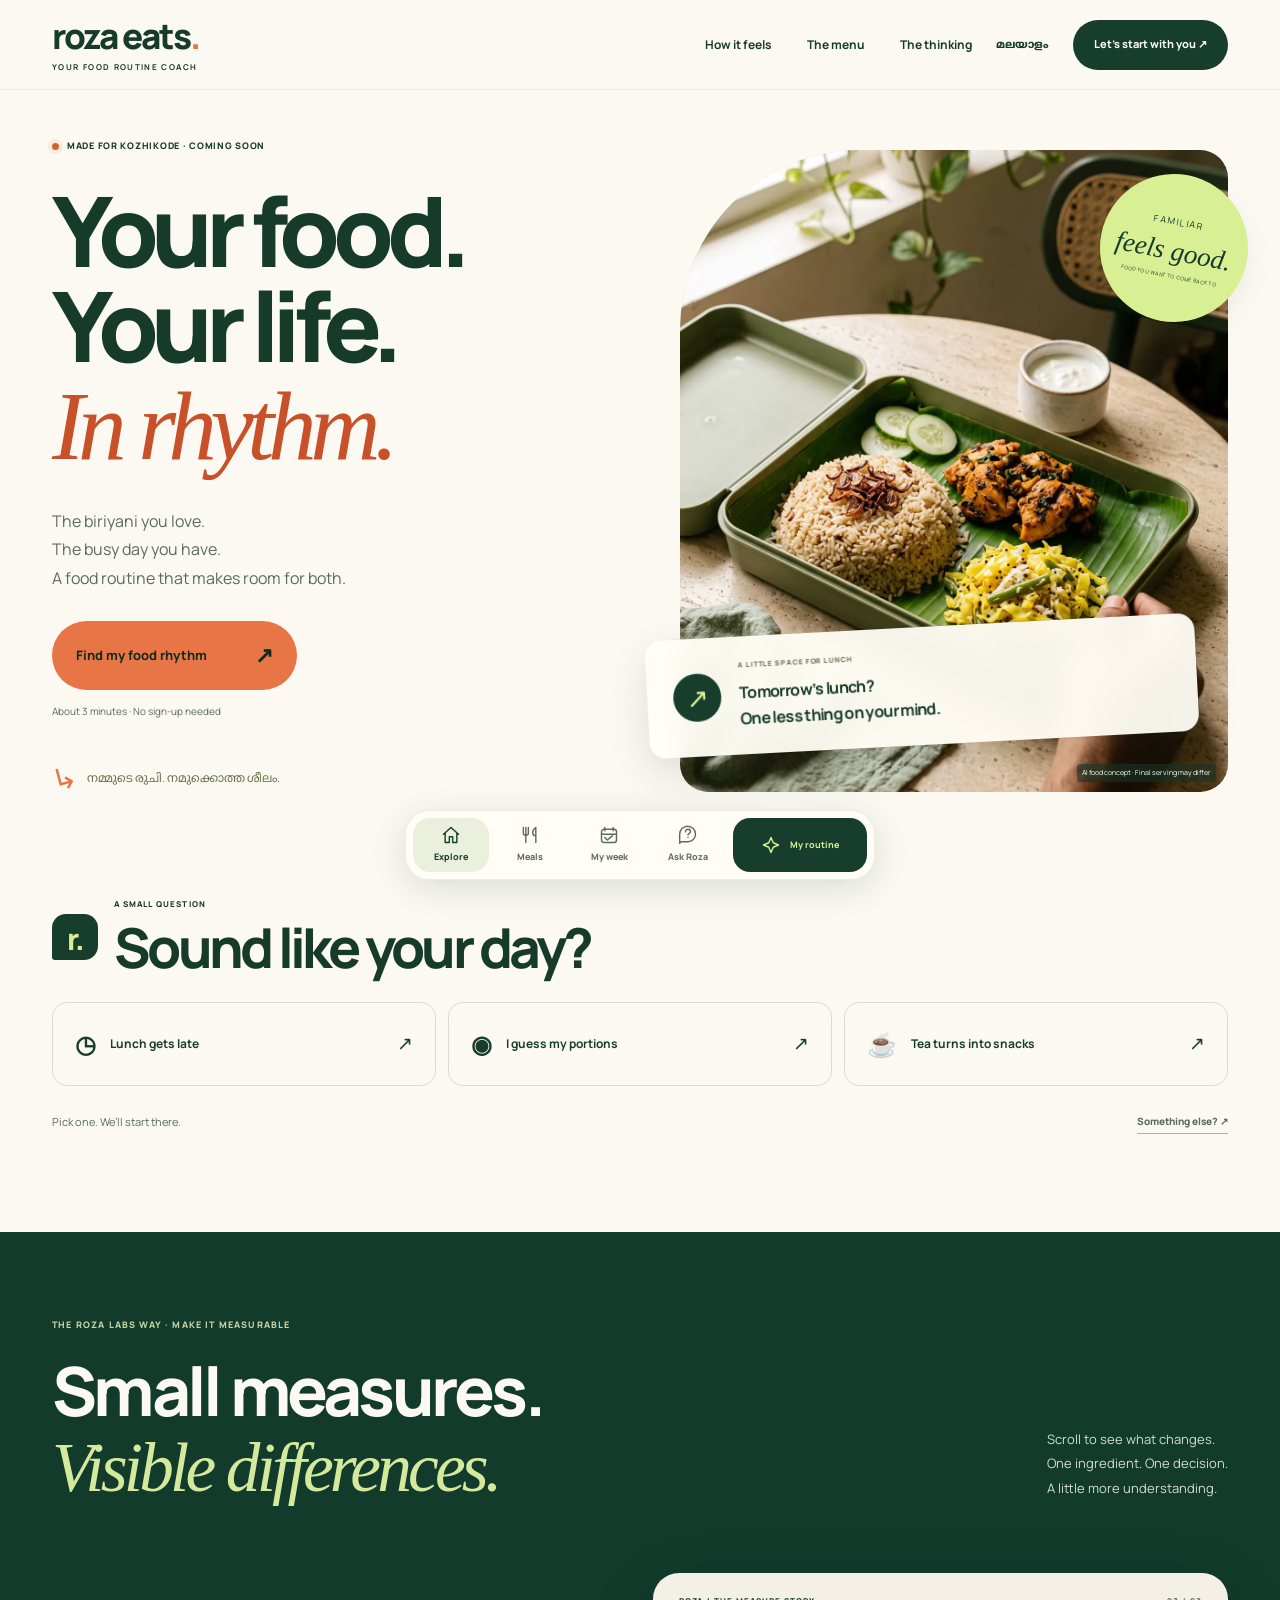
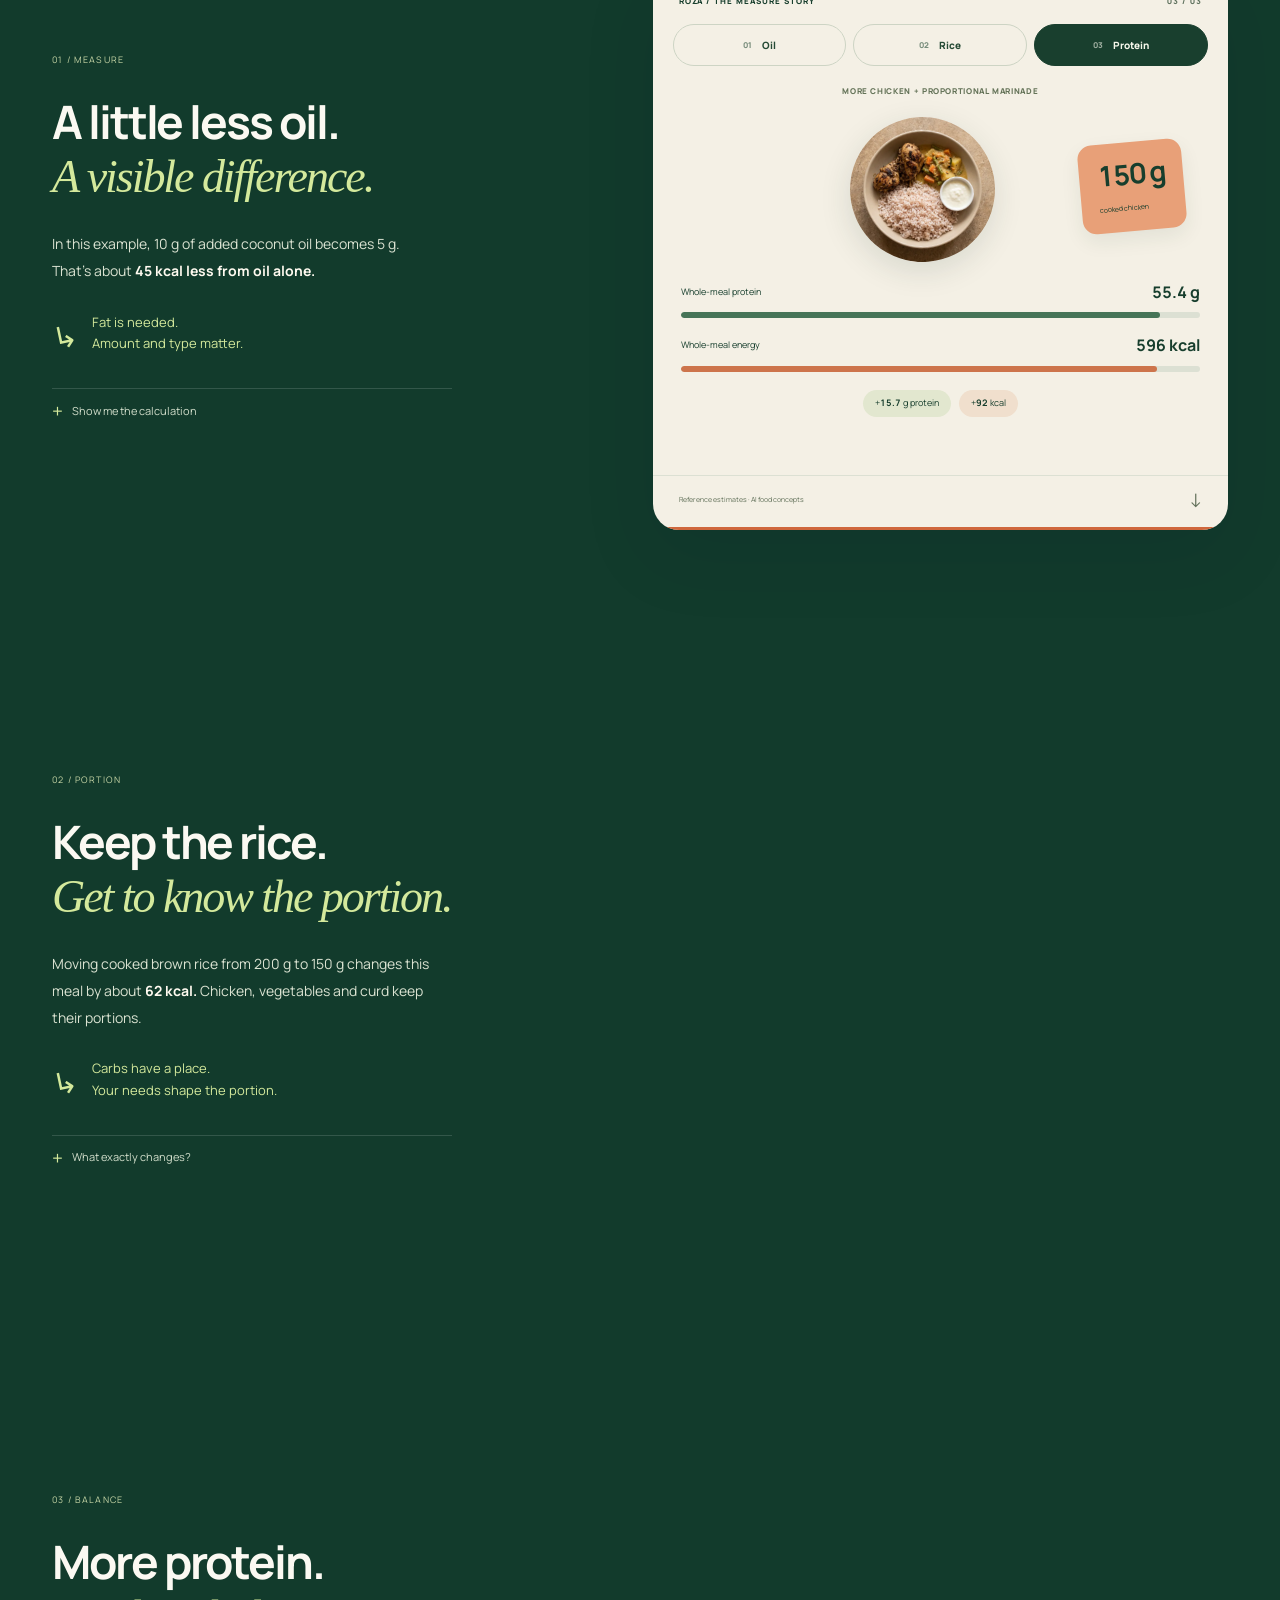
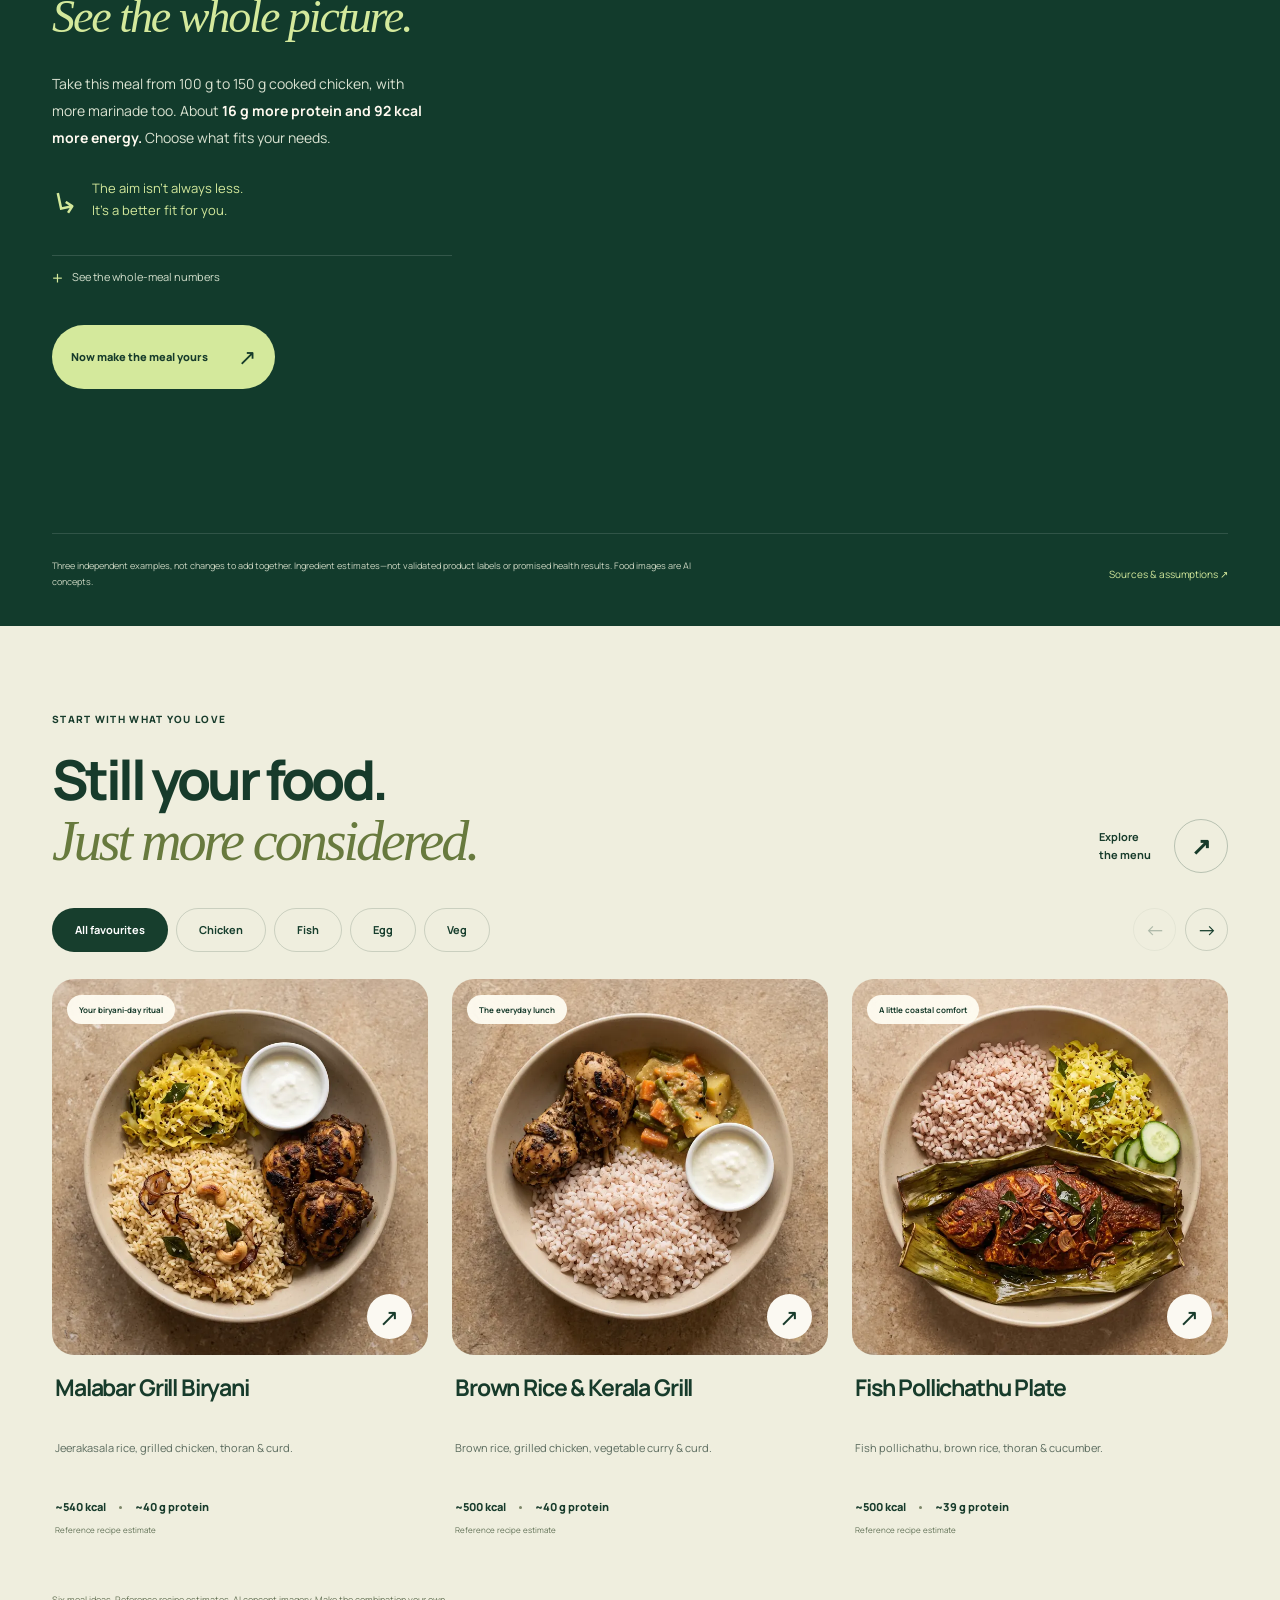
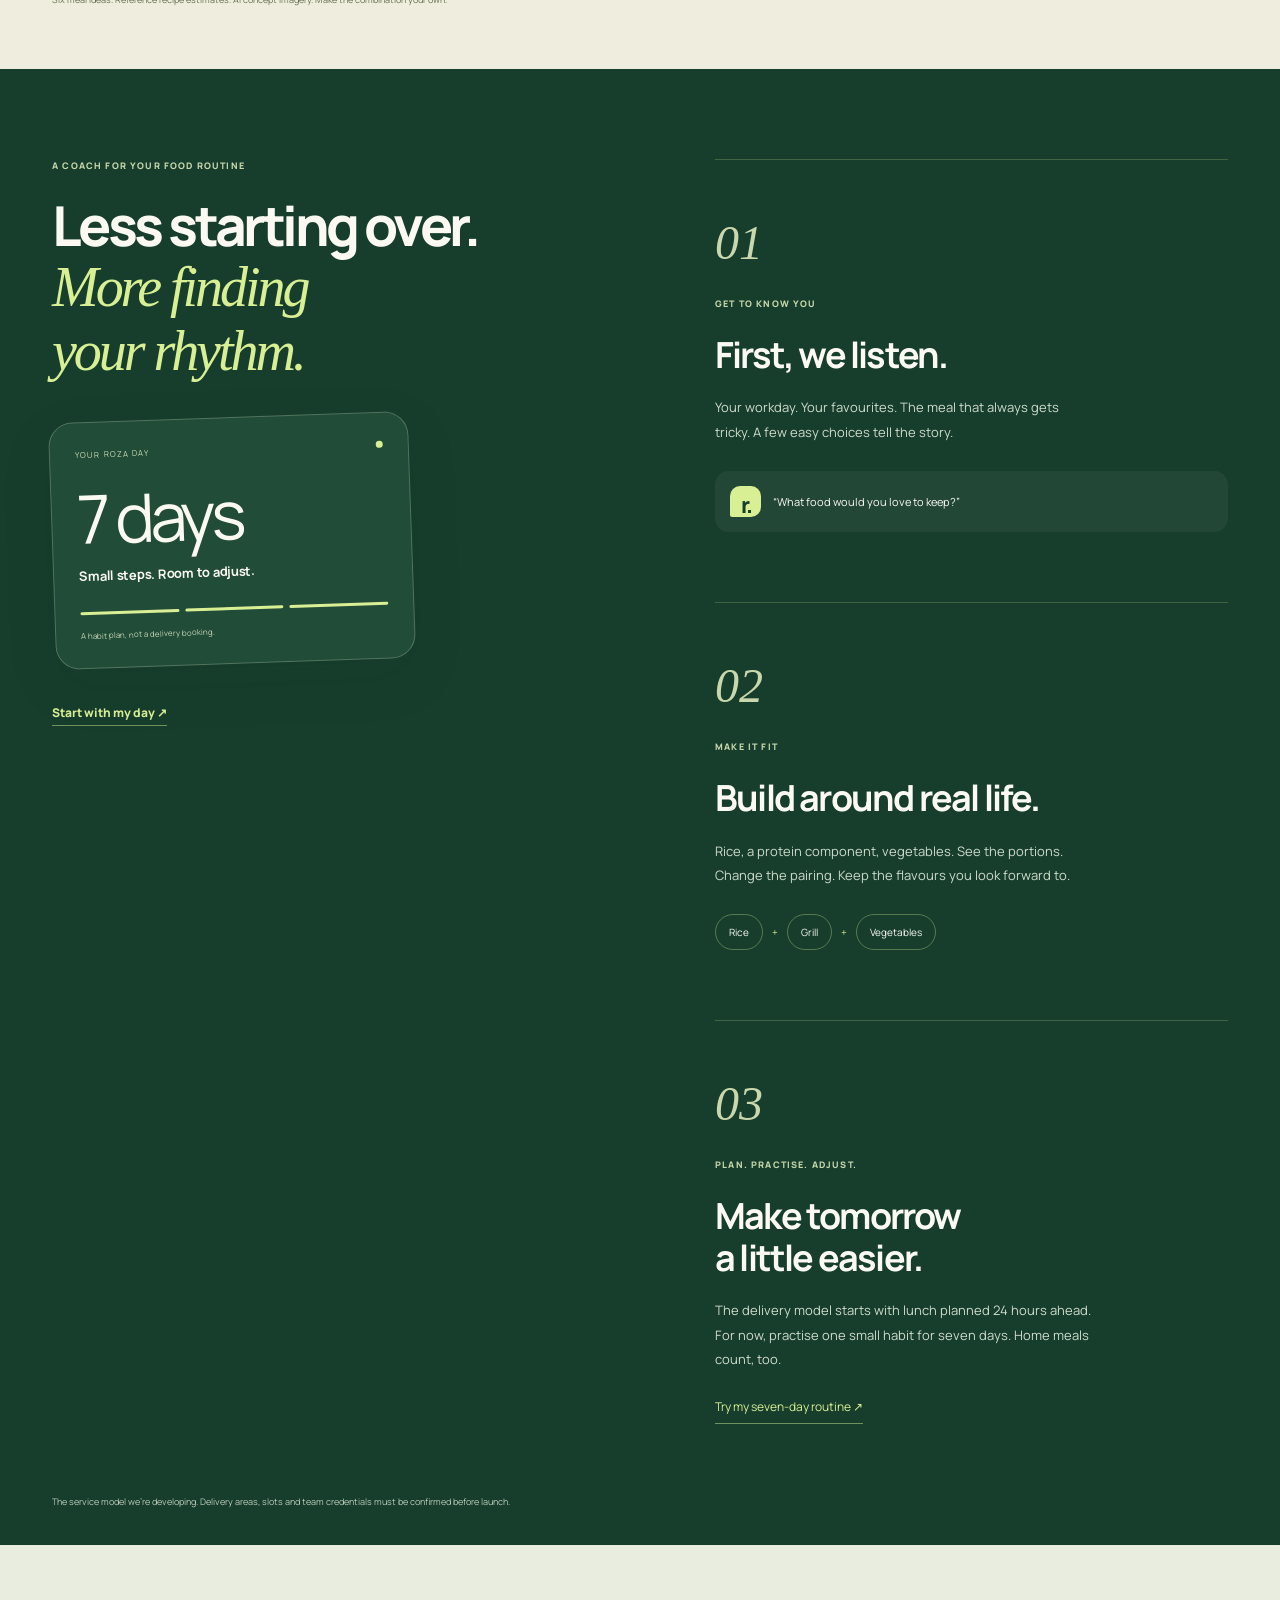
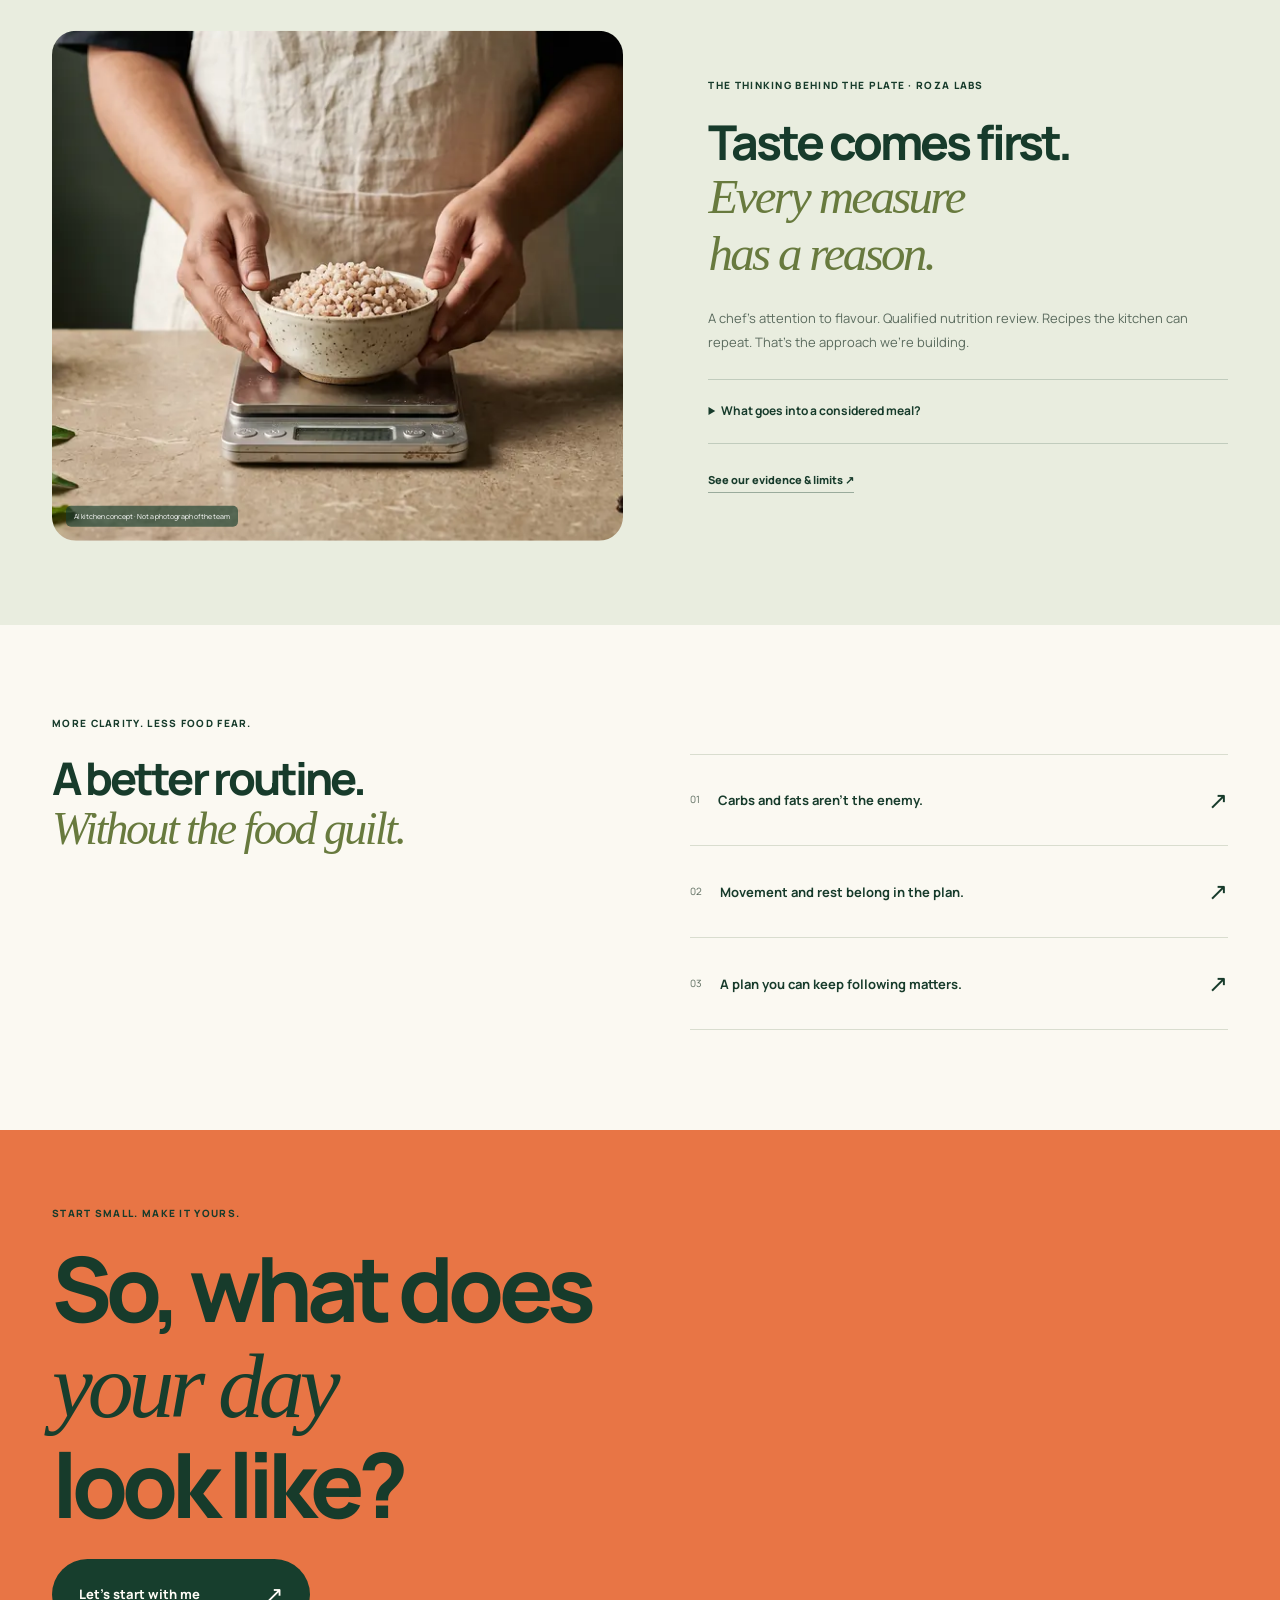
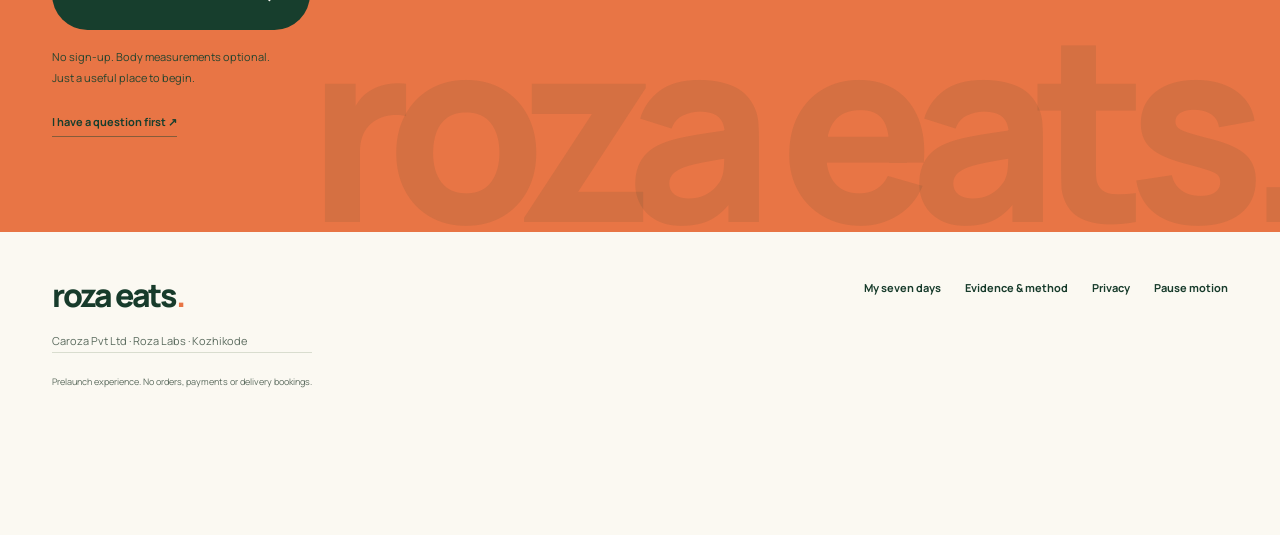
==== commit 5b7248ba: "Add evidence-based scroll measurement story" ====
--- a/index.html
+++ b/index.html
@@ -3,7 +3,7 @@
 <title>Roza Eats — A trainer for your food routine. Kozhikode.</title><meta name="description" content="Your Kerala food. A routine that fits you. Explore familiar meals, build your bowl and discover a practical food routine with Roza Eats, Kozhikode."><meta property="og:title" content="Your Kerala food. A routine that fits you."><meta property="og:description" content="Familiar meals, measured portions and a more personal food routine. Kozhikode early-access preview."><meta property="og:image" content="https://roshanmahamoodnk.github.io/roza-eats/images/hero-lunch-tray-nano.webp">
 <link rel="icon" href="favicon.svg"><link rel="preconnect" href="https://fonts.googleapis.com"><link rel="preconnect" href="https://fonts.gstatic.com" crossorigin><link href="https://fonts.googleapis.com/css2?family=Manrope:wght@400;500;600;700;800&family=Noto+Sans+Malayalam:wght@400;500;600;700&display=swap" rel="stylesheet"><link rel="stylesheet" href="routine.css?v=5"><script src="nutrition.js" defer></script><script src="routine-engine.js" defer></script><script src="site.js?v=5" defer></script>
 
-<link rel="stylesheet" href="experience.css?v=1"><script src="contact-config.js" defer></script><script src="experience.js?v=1" defer></script></head>
+<link rel="stylesheet" href="experience.css?v=2"><script src="contact-config.js" defer></script><script src="experience.js?v=1" defer></script><link rel="stylesheet" href="scroll-lab.css?v=1"><script src="scroll-lab-model.js?v=1" defer></script><script src="scroll-lab.js?v=1" defer></script></head>
 <body class="experience-home"><a class="skip-link" href="#main">Skip to content</a><div class="scroll-progress" aria-hidden="true"></div>
 <header class="nav-shell"><a class="brand" href="index.html">roza eats<span>.</span><small>YOUR FOOD ROUTINE COACH</small></a><nav id="main-nav" aria-label="Main"><a href="#how" data-ml="എങ്ങനെ പ്രവർത്തിക്കും">How it feels</a><a href="menu.html" data-ml="മെനു">The menu</a><a href="evidence.html" data-ml="തെളിവുകൾ">The thinking</a></nav><div class="nav-actions"><button class="language-control" data-language>മലയാളം</button><a class="btn nav-cta" href="routine.html" data-ml="എന്നിൽ തുടങ്ങാം ↗">Let’s start with you ↗</a><button class="mobile-nav" aria-controls="main-nav" aria-expanded="false" aria-label="Open menu">☰</button></div></header>
 <main id="main">
@@ -12,9 +12,47 @@
 <figure class="exp-hero-visual"><img src="images/hero-lunch-tray-nano.webp" width="1200" height="1490" alt="Kerala rice, grilled chicken and vegetables in an olive lunch tray" fetchpriority="high"><div class="exp-photo-stamp"><span data-ml="രുചി">FAMILIAR</span><strong data-ml="കൈവിടേണ്ട.">feels good.</strong><span data-ml="ശീലം മെച്ചപ്പെടുത്താം">FOOD YOU WANT TO COME BACK TO</span></div><div class="exp-lunch-ticket"><span class="exp-ticket-icon" aria-hidden="true">↗</span><div><small data-ml="ഒരു നല്ല ഉച്ചഭക്ഷണ ഇടവേള">A LITTLE SPACE FOR LUNCH</small><strong data-ml="നാളത്തെ ഭക്ഷണം?<br>ഇന്നേ പ്ലാൻ ചെയ്യാം.">Tomorrow’s lunch?<br>One less thing on your mind.</strong></div></div><figcaption data-ml="AI ഭക്ഷണ മാതൃക · അന്തിമ സർവിങ് വ്യത്യാസപ്പെടാം">AI food concept · Final serving may differ</figcaption></figure>
 </section>
 <section class="exp-recognition shell" aria-labelledby="recognition-heading"><div class="exp-recognition-intro reveal"><span class="exp-roza-avatar" aria-hidden="true">r.</span><div><p class="exp-kicker" data-ml="ഒരു ചെറിയ ചോദ്യം">A SMALL QUESTION</p><h2 id="recognition-heading" data-ml="ഏതാണ് നിങ്ങളുടെ ദിവസം?">Sound like your day?</h2></div></div><div class="exp-intent-options" role="group" aria-label="What gets in the way?"><button data-intent="timing" aria-pressed="false"><span aria-hidden="true">◷</span><span data-ml="ഭക്ഷണം വൈകുന്നു">Lunch gets late</span><b aria-hidden="true">↗</b></button><button data-intent="portions" aria-pressed="false"><span aria-hidden="true">◉</span><span data-ml="അളവ് ഊഹിക്കുന്നു">I guess my portions</span><b aria-hidden="true">↗</b></button><button data-intent="snacks" aria-pressed="false"><span aria-hidden="true">☕</span><span data-ml="പലഹാരങ്ങൾ കൂടുന്നു">Tea turns into snacks</span><b aria-hidden="true">↗</b></button></div><div class="exp-intent-reply" id="intent-reply" aria-live="polite"><p data-ml="ഒന്ന് തിരഞ്ഞെടുക്കൂ. അവിടെ നിന്ന് തുടങ്ങാം.">Pick one. We’ll start there.</p><a href="routine.html" class="quiet-link" data-ml="മറ്റൊരു കാര്യമാണോ? ↗">Something else? ↗</a></div></section>
+<section class="measure-lab" id="portions" aria-labelledby="measure-title">
+<div class="shell">
+  <header class="measure-intro reveal"><div><p class="exp-kicker" data-ml="ROZA LABS · അളവിലൂടെ മനസ്സിലാക്കാം">THE ROZA LABS WAY · MAKE IT MEASURABLE</p><h2 id="measure-title" data-ml="ചെറിയ അളവുകൾ.<br><em>കാണാവുന്ന വ്യത്യാസങ്ങൾ.</em>">Small measures.<br><em>Visible differences.</em></h2></div><p data-ml="സ്ക്രോൾ ചെയ്യൂ. ഓരോ മാറ്റവും കണക്കിൽ എന്ത് ചെയ്യുന്നു എന്ന് കാണാം. ഭക്ഷണം കൈവിടുന്നതിന് മുമ്പ്, അത് മനസ്സിലാക്കാം.">Scroll to see what changes.<br>One ingredient. One decision.<br>A little more understanding.</p></header>
+  <div class="measure-grid">
+    <div class="measure-stage">
+      <div class="measure-stage-top"><span>ROZA / <span data-ml="അളവുകളുടെ കഥ">THE MEASURE STORY</span></span><span class="measure-page" aria-hidden="true">01 / 03</span></div>
+      <nav class="measure-tabs" aria-label="Measurement stories"><button data-measure-jump="oil" aria-current="step"><span>01</span> <span data-ml="എണ്ണ">Oil</span></button><button data-measure-jump="rice"><span>02</span> <span data-ml="ചോറ്">Rice</span></button><button data-measure-jump="protein"><span>03</span> <span data-ml="പ്രോട്ടീൻ">Protein</span></button></nav>
+      <div class="measure-graphics" aria-hidden="true">
+        <div class="measure-panel is-active" data-measure-panel="oil">
+          <div class="measure-panel-label" data-ml="ചേർക്കുന്ന വെളിച്ചെണ്ണ മാത്രം മാറ്റുന്നു">ONLY THE ADDED COCONUT OIL CHANGES</div>
+          <div class="measure-beakers"><div class="measure-beaker-group"><div class="measure-beaker"><div class="measure-oil-fill original"></div><div class="measure-ticks"><i>10</i><i>5</i><i>0 g</i></div></div><strong>10<span> g</span></strong><small data-ml="ഉദാഹരണത്തിന്റെ തുടക്കം">Illustrative starting amount</small></div><span class="measure-between">→</span><div class="measure-beaker-group"><div class="measure-beaker"><div class="measure-oil-fill current"></div><div class="measure-ticks"><i>10</i><i>5</i><i>0 g</i></div></div><strong><span data-measure-number="oil-grams">10</span><span> g</span></strong><small data-ml="അളന്ന് ചേർക്കുന്നത്">Measured amount</small></div></div>
+          <div class="measure-result"><div><small data-ml="എണ്ണയിൽ നിന്നുള്ള ഊർജം">ENERGY FROM THIS OIL</small><strong><span data-measure-number="oil-kcal">89</span><span> kcal</span></strong></div><div class="measure-difference"><b>−<span data-measure-number="oil-delta">0</span> kcal</b><span data-ml="എണ്ണയിൽ നിന്ന് മാത്രം">from oil alone</span></div></div>
+        </div>
+        <div class="measure-panel" data-measure-panel="rice">
+          <div class="measure-panel-label" data-ml="ബ്രൗൺ റൈസ് അളവ് മാത്രം മാറ്റുന്നു">ONLY THE COOKED BROWN RICE CHANGES</div>
+          <div class="measure-plate-scene"><div class="measure-orbit"></div><div class="measure-food-photo food-photo-new photo-1"></div><div class="measure-weight-tag"><strong data-measure-number="rice-grams">200</strong><span data-ml="g വേവിച്ച ചോറ്">g cooked rice</span></div></div>
+          <div class="measure-ruler"><span>0 g</span><div><i></i></div><span>200 g</span></div>
+          <div class="measure-result"><div><small data-ml="മുഴുവൻ മീൽ മാതൃക">WHOLE-MEAL ESTIMATE</small><strong><span data-measure-number="rice-kcal">565</span><span> kcal</span></strong></div><div class="measure-difference"><b>−<span data-measure-number="rice-delta">0</span> kcal</b><span data-ml="ചോറിന്റെ അളവ് മാറ്റിയതിലൂടെ">by changing the rice</span></div></div>
+        </div>
+        <div class="measure-panel" data-measure-panel="protein">
+          <div class="measure-panel-label" data-ml="ചിക്കനും അതിനൊത്ത മാരിനേഡും കൂടുന്നു">MORE CHICKEN + PROPORTIONAL MARINADE</div>
+          <div class="measure-protein-scene"><div class="measure-protein-photo food-photo-new photo-1"></div><div class="measure-protein-tag"><strong><span data-measure-number="protein-grams">100</span> g</strong><span data-ml="പാകം ചെയ്ത ചിക്കൻ">cooked chicken</span></div></div>
+          <div class="measure-macro-line"><div><span data-ml="മുഴുവൻ മീലിലെ പ്രോട്ടീൻ">Whole-meal protein</span><strong><span data-measure-number="protein-total">39.7</span> g</strong></div><div class="measure-macro-track"><i class="protein-track"></i></div></div>
+          <div class="measure-macro-line energy"><div><span data-ml="മുഴുവൻ മീലിലെ ഊർജം">Whole-meal energy</span><strong><span data-measure-number="protein-kcal">504</span> kcal</strong></div><div class="measure-macro-track"><i class="energy-track"></i></div></div>
+          <div class="measure-protein-deltas"><span>+<b data-measure-number="protein-delta">0.0</b> g <span data-ml="പ്രോട്ടീൻ">protein</span></span><span>+<b data-measure-number="protein-energy">0</b> kcal</span></div>
+        </div>
+      </div>
+      <div class="measure-stage-foot"><span data-ml="റെസിപ്പി മാതൃകയുടെ കണക്ക് · AI ഭക്ഷണ ചിത്രങ്ങൾ">Reference estimates · AI food concepts</span><span class="measure-scroll-cue" aria-hidden="true">↓</span></div><div class="measure-stage-progress" aria-hidden="true"><i></i></div>
+    </div>
+    <div class="measure-chapters">
+      <article class="measure-chapter is-current" id="measure-oil" data-measure-scene="oil"><span class="measure-index">01 / <span data-ml="അളക്കാം">MEASURE</span></span><h3 data-ml="എണ്ണ ഊഹിക്കേണ്ട.<br><em>അളന്ന് അറിയാം.</em>">A little less oil.<br><em>A visible difference.</em></h3><p data-ml="ഈ ഉദാഹരണത്തിൽ ചേർത്ത വെളിച്ചെണ്ണ 10 g-ൽ നിന്ന് 5 g ആക്കുന്നു. എണ്ണയിൽ നിന്ന് മാത്രം ഏകദേശം 45 kcal കുറയും.">In this example, 10 g of added coconut oil becomes 5 g. That’s about <strong>45 kcal less from oil alone.</strong></p><div class="measure-takeaway"><span aria-hidden="true">↳</span><span data-ml="കൊഴുപ്പ് ആവശ്യമാണ്. അളവും തരവും പ്രധാനമാണ്.">Fat is needed.<br>Amount and type matter.</span></div><details><summary data-ml="ഈ കണക്ക് എങ്ങനെ?">Show me the calculation</summary><p data-ml="റെഫറൻസ്: 100 g വെളിച്ചെണ്ണയിൽ 892 kcal. 10 g = 89.2 kcal; 5 g = 44.6 kcal. വ്യത്യാസം 44.6 kcal. മുഴുവൻ എണ്ണയും സർവിങിൽ ഉൾപ്പെടുന്നു എന്ന അനുമാനമാണ്. മറ്റെല്ലാ ചേരുവകളും സ്ഥിരം. ഇത് റെസ്റ്റോറന്റ് താരതമ്യമോ യഥാർത്ഥ റെസിപ്പിയുടെ മുൻപ്/ശേഷം ഫലമോ അല്ല.">Reference: 892 kcal per 100 g coconut oil. 10 g = 89.2 kcal; 5 g = 44.6 kcal. Difference: 44.6 kcal. Assumes all measured oil is retained and consumed in the serving, with other ingredients fixed. This is not a restaurant comparison or a tested before-and-after recipe.</p></details></article>
+      <article class="measure-chapter" id="measure-rice" data-measure-scene="rice"><span class="measure-index">02 / <span data-ml="അളവ് തിരഞ്ഞെടുക്കാം">PORTION</span></span><h3 data-ml="ചോറ് കൈവിടേണ്ട.<br><em>അളവ് മനസ്സിലാക്കാം.</em>">Keep the rice.<br><em>Get to know the portion.</em></h3><p data-ml="വേവിച്ച ബ്രൗൺ റൈസ് 200 g-ൽ നിന്ന് 150 g ആക്കുമ്പോൾ ഈ മീൽ മാതൃകയിൽ ഏകദേശം 62 kcal കുറയും. ചിക്കനും പച്ചക്കറിയും തൈരും അതേ അളവിൽ തുടരും.">Moving cooked brown rice from 200 g to 150 g changes this meal by about <strong>62 kcal.</strong> Chicken, vegetables and curd keep their portions.</p><div class="measure-takeaway"><span aria-hidden="true">↳</span><span data-ml="കാർബിന് ഇടമുണ്ട്.<br>നിങ്ങളുടെ ആവശ്യം അനുസരിച്ച് അളവ്.">Carbs have a place.<br>Your needs shape the portion.</span></div><details><summary data-ml="എന്താണ് മാറുന്നത്?">What exactly changes?</summary><p data-ml="ബ്രൗൺ റൈസ്: 246 → 184.5 kcal. M2 മുഴുവൻ മീൽ: 565.4 → 503.9 kcal. ചോറ് നൽകുന്ന പ്രോട്ടീനും ഫൈബറും അല്പം കുറയും. ഇത് വ്യക്തിഗത അളവ് നിർദേശമല്ല. AI ചിത്രം ഗ്രാമുകളെ പ്രതിനിധീകരിക്കുന്നില്ല.">Brown rice: 246 → 184.5 kcal. M2 whole meal: 565.4 → 503.9 kcal. Protein and fibre contributed by the rice also decrease slightly. This is not a personal portion prescription. The AI photo does not represent exact gram weights.</p></details></article>
+      <article class="measure-chapter" id="measure-protein" data-measure-scene="protein"><span class="measure-index">03 / <span data-ml="ബാലൻസ്">BALANCE</span></span><h3 data-ml="പ്രോട്ടീൻ കൂട്ടുമ്പോൾ,<br><em>മുഴുവൻ കണക്കും കാണാം.</em>">More protein.<br><em>See the whole picture.</em></h3><p data-ml="ഈ മീലിൽ ചിക്കൻ 100 g-ൽ നിന്ന് 150 g ആക്കുന്നു; മാരിനേഡും അതിനൊത്ത് കൂടും. ഏകദേശം 16 g പ്രോട്ടീനും 92 kcal-ഉം കൂടുന്നു. നിങ്ങളുടെ ആവശ്യത്തിന് ചേർന്നത് തിരഞ്ഞെടുക്കാം.">Take this meal from 100 g to 150 g cooked chicken, with more marinade too. About <strong>16 g more protein and 92 kcal more energy.</strong> Choose what fits your needs.</p><div class="measure-takeaway"><span aria-hidden="true">↳</span><span data-ml="കുറഞ്ഞ കലോറി മാത്രം ലക്ഷ്യമല്ല.<br>നിങ്ങൾക്കൊത്ത ബാലൻസാണ്.">The aim isn’t always less.<br>It’s a better fit for you.</span></div><details><summary data-ml="മുഴുവൻ മീലിന്റെ കണക്ക്">See the whole-meal numbers</summary><p data-ml="M2 മാതൃക: പ്രോട്ടീൻ 39.7 → 55.4 g; ഊർജം 503.9 → 596.2 kcal. ചോറ് 150 g-ലും പച്ചക്കറി 120 g-ലും തൈര് 80 g-ലും സ്ഥിരമാണ്. അധിക മാരിനേഡിൽ എണ്ണയും തൈരും ഉണ്ട്. ഇത് എല്ലാവർക്കുമുള്ള നിർദേശമല്ല.">M2 model: protein 39.7 → 55.4 g; energy 503.9 → 596.2 kcal. Rice stays at 150 g, vegetables at 120 g and curd at 80 g. Extra marinade includes oil and yogurt. More protein is not a universal prescription.</p></details><a class="measure-cta" href="menu.html?meal=M2#build"><span data-ml="എന്റെ മീൽ മാറ്റിനോക്കാം">Now make the meal yours</span><b aria-hidden="true">↗</b></a></article>
+    </div>
+  </div>
+  <div class="measure-outro"><p data-ml="ഈ മൂന്ന് ഉദാഹരണങ്ങളും സ്വതന്ത്രമാണ്; മാറ്റങ്ങൾ കൂട്ടിച്ചേർക്കുന്നില്ല. റെസിപ്പി കണക്കുകൾ മാത്രം—അന്തിമ ഉൽപ്പന്ന ലേബലോ ആരോഗ്യഫലത്തിന്റെ വാഗ്ദാനമോ അല്ല. ചിത്രങ്ങൾ AI മാതൃകകളാണ്.">Three independent examples, not changes to add together. Ingredient estimates—not validated product labels or promised health results. Food images are AI concepts.</p><a href="evidence.html#measure-story" data-ml="ഉറവിടങ്ങളും പരിധികളും ↗">Sources & assumptions ↗</a></div>
+</div>
+</section>
+
 <section class="exp-food-section" id="food"><div class="shell"><div class="exp-section-heading reveal"><div><p class="exp-kicker" data-ml="ആദ്യം നിങ്ങളുടെ ഇഷ്ടം">START WITH WHAT YOU LOVE</p><h2 data-ml="ഇത് നിങ്ങളുടെ<br><em>ഭക്ഷണം തന്നെയാണ്.</em>">Still your food.<br><em>Just more considered.</em></h2></div><a class="exp-circle-link" href="menu.html"><span data-ml="മെനു<br>കാണാം">Explore<br>the menu</span><b aria-hidden="true">↗</b></a></div><div class="exp-food-toolbar"><div class="exp-filters" role="group" aria-label="Meal preferences"><button data-food-filter="all" aria-pressed="true" class="selected" data-ml="എല്ലാം">All favourites</button><button data-food-filter="chicken" aria-pressed="false" data-ml="ചിക്കൻ">Chicken</button><button data-food-filter="fish" aria-pressed="false" data-ml="മീൻ">Fish</button><button data-food-filter="egg" aria-pressed="false" data-ml="മുട്ട">Egg</button><button data-food-filter="veg" aria-pressed="false" data-ml="വെജ്">Veg</button></div><div class="exp-rail-controls"><button data-rail="-1" aria-label="Previous meals">←</button><button data-rail="1" aria-label="Next meals">→</button></div></div><div class="exp-food-rail" id="experience-meals" tabindex="0" aria-label="Meal ideas"></div><p id="food-filter-status" class="sr-only" aria-live="polite"></p><p class="exp-food-disclosure" data-ml="6 മീൽ ആശയങ്ങൾ · കണക്കുകൾ റെസിപ്പി മാതൃകയിൽ നിന്ന് · AI ചിത്രങ്ങൾ · ഇഷ്ടത്തിനും ആവശ്യത്തിനും അനുസരിച്ച് മാറ്റാം">Six meal ideas. Reference recipe estimates. AI concept imagery. Make the combination your own.</p></div></section>
 <section class="exp-how" id="how"><div class="shell exp-how-grid"><div class="exp-how-sticky"><p class="exp-kicker" data-ml="നിങ്ങളുടെ ഭക്ഷണശീലത്തിന് ഒരു കോച്ച്">A COACH FOR YOUR FOOD ROUTINE</p><h2 data-ml="നിങ്ങളെ<br>മനസ്സിലാക്കി.<br><em>നിങ്ങൾക്കൊത്ത്.</em>">Less starting over.<br><em>More finding<br>your rhythm.</em></h2><div class="exp-day-widget" aria-hidden="true"><div class="exp-widget-top"><span>YOUR ROZA DAY</span><span class="exp-widget-dot"></span></div><span id="rhythm-time">12:30</span><strong id="rhythm-title">A break that belongs to you.</strong><div class="exp-widget-line"><i></i><i></i><i></i></div><small id="rhythm-caption">A routine idea, not a reserved delivery.</small></div><a class="quiet-link" href="routine.html" data-ml="എന്നിൽ തുടങ്ങാം ↗">Start with my day ↗</a></div><div class="exp-story-steps"><article class="exp-story-step" data-scene="0"><span class="exp-step-num">01</span><p class="exp-kicker" data-ml="മനസ്സിലാക്കാം">GET TO KNOW YOU</p><h3 data-ml="ആദ്യം കേൾക്കാം.">First, we listen.</h3><p data-ml="നിങ്ങളുടെ തിരക്ക്. ഇഷ്ടഭക്ഷണം. ബുദ്ധിമുട്ടുള്ള നേരം. ഒരു ചെറിയ ചോദ്യാവലിയിൽ തുടങ്ങാം.">Your workday. Your favourites. The meal that always gets tricky. A few easy choices tell the story.</p><div class="exp-story-chat"><span class="exp-roza-avatar" aria-hidden="true">r.</span><span data-ml="“ഏത് ഭക്ഷണം കൈവിടാൻ നിങ്ങൾ ആഗ്രഹിക്കുന്നില്ല?”">“What food would you love to keep?”</span></div></article><article class="exp-story-step" data-scene="1"><span class="exp-step-num">02</span><p class="exp-kicker" data-ml="പ്ലാൻ ചെയ്യാം">MAKE IT FIT</p><h3 data-ml="നിങ്ങൾക്കൊത്ത ഒരു മീൽ.">Build around real life.</h3><p data-ml="ചോറ്, പ്രോട്ടീൻ ഘടകം, പച്ചക്കറി. അളവുകൾ കണ്ടറിഞ്ഞ് ഇഷ്ടമുള്ള കൂട്ടുകൾ തിരഞ്ഞെടുക്കാം.">Rice, a protein component, vegetables. See the portions. Change the pairing. Keep the flavours you look forward to.</p><div class="exp-ingredient-pills"><span data-ml="ചോറ്">Rice</span><b>+</b><span data-ml="ഗ്രിൽ">Grill</span><b>+</b><span data-ml="പച്ചക്കറി">Vegetables</span></div></article><article class="exp-story-step" data-scene="2"><span class="exp-step-num">03</span><p class="exp-kicker" data-ml="ആവർത്തിക്കാം, മെച്ചപ്പെടുത്താം">PLAN. PRACTISE. ADJUST.</p><h3 data-ml="ഒരു നല്ല ദിവസത്തിൽ നിന്ന്<br>ഒരു നല്ല ശീലത്തിലേക്ക്.">Make tomorrow<br>a little easier.</h3><p data-ml="24 മണിക്കൂർ മുമ്പ് ഉച്ചഭക്ഷണം പ്ലാൻ ചെയ്യുന്നതാണ് മോഡൽ. ഇപ്പോൾ ഒരു ചെറിയ ശീലം ഏഴ് ദിവസം പരീക്ഷിക്കാം. വീട്ടിലെ ഭക്ഷണവും ഉൾപ്പെടാം.">The delivery model starts with lunch planned 24 hours ahead. For now, practise one small habit for seven days. Home meals count, too.</p><a href="my-week.html" class="exp-light-link" data-ml="എന്റെ ഏഴ് ദിവസം പ്ലാൻ ചെയ്യാം ↗">Try my seven-day routine ↗</a></article></div></div><p class="shell exp-how-footnote" data-ml="വികസിപ്പിക്കുന്ന സേവന മോഡൽ. ഡെലിവറി മേഖലകളും സമയങ്ങളും ടീം വിവരങ്ങളും ലോഞ്ചിന് മുമ്പ് സ്ഥിരീകരിക്കണം.">The service model we’re developing. Delivery areas, slots and team credentials must be confirmed before launch.</p></section>
-<section class="shell exp-portion" id="portions"><div class="exp-portion-photo reveal"><div class="food-photo-new photo-0" role="img" aria-label="Illustrative biriyani meal"></div><span class="exp-portion-note" data-ml="ബിരിയാണി?<br>അതിനെക്കുറിച്ചും സംസാരിക്കാം.">Biriyani?<br>Let’s work with that.</span><small data-ml="AI മാതൃക · ചിത്രം അളവിനൊപ്പം മാറില്ല">AI concept · Photo does not change with portions</small></div><div class="exp-portion-copy reveal"><p class="exp-kicker" data-ml="അളവ് മനസ്സിലാക്കാം">A LITTLE MORE CLARITY</p><h2 data-ml="കൈവിടുന്നതിന് മുമ്പ്,<br><em>അളവ് അറിയാം.</em>">Before you cut it out,<br><em>get to know<br>your portion.</em></h2><p data-ml="മീൽ മാതൃകയിലെ വേവിച്ച ചോറിന്റെ അളവ് മാറ്റിനോക്കൂ. മുഴുവൻ മീലിന്റെ കണക്ക് എങ്ങനെ മാറുന്നു എന്ന് കാണാം.">Try changing the cooked rice in this meal idea. See how the whole-meal estimate moves.</p><div class="portion-choices" role="group" aria-label="Cooked rice portion"><button data-home-portion="100" aria-pressed="false">100 g</button><button data-home-portion="150" aria-pressed="true" class="selected">150 g</button><button data-home-portion="200" aria-pressed="false">200 g</button></div><div class="portion-numbers" id="portion-numbers" aria-live="polite"></div><p class="exp-micro" data-ml="ഇത് വ്യക്തിഗത നിർദേശമല്ല. മറ്റ് ഘടകങ്ങൾ ഒരേ അളവിൽ തുടരും. അന്തിമ റെസിപ്പി സാധൂകരിക്കേണ്ടതുണ്ട്.">An illustration, not your prescribed portion. Other ingredients stay fixed. Final recipes still need validation.</p><a class="quiet-link" href="menu.html?meal=M1#build" data-ml="എന്റെ കൂട്ടുകൾ തിരഞ്ഞെടുക്കാം ↗">Try the full meal studio ↗</a></div></section>
 <section class="exp-labs" id="labs"><div class="shell exp-labs-grid reveal"><figure><img src="images/kitchen-portion-prep-nano.webp" alt="Illustrative kitchen portion preparation" width="1536" height="1024" loading="lazy"><figcaption data-ml="AI അടുക്കള മാതൃക · യഥാർത്ഥ ടീമിന്റെ ചിത്രം അല്ല">AI kitchen concept · Not a photograph of the team</figcaption></figure><div><p class="exp-kicker">THE THINKING BEHIND THE PLATE · ROZA LABS</p><h2 data-ml="രുചി ആദ്യം.<br>ഓരോ അളവിനും<br><em>ഒരു കാരണം.</em>">Taste comes first.<br><em>Every measure<br>has a reason.</em></h2><p data-ml="ഷെഫിന്റെ രുചിബോധം. പോഷകവിദഗ്ധന്റെ വിലയിരുത്തൽ. ആവർത്തിക്കാവുന്ന റെസിപ്പികൾ. ഇതാണ് ഞങ്ങൾ വികസിപ്പിക്കുന്ന രീതി.">A chef’s attention to flavour. Qualified nutrition review. Recipes the kitchen can repeat. That’s the approach we’re building.</p><details><summary data-ml="എന്താണ് ഞങ്ങൾ അളക്കുന്നത്?">What goes into a considered meal?</summary><p data-ml="ചേരുവകളുടെ ഭാരം, വേവിച്ച അളവ്, എണ്ണ, തേങ്ങ, അലർജൻ വിവരങ്ങൾ, ഡെലിവറിക്ക് ശേഷമുള്ള രുചിയും ഗുണനിലവാരവും. ഉൽപ്പന്ന പോഷക അവകാശവാദത്തിന് മുമ്പ് പരിശോധന വേണം.">Ingredient weights, cooked yield, oil, coconut, allergens and taste after delivery holding. Product nutrition claims need validation before sale.</p></details><a href="evidence.html" class="quiet-link" data-ml="തെളിവുകളും പരിധികളും കാണാം ↗">See our evidence & limits ↗</a></div></div></section>
 <section class="shell exp-truth"><p class="exp-kicker" data-ml="ഭയം വേണ്ട. വ്യക്തത മതി.">MORE CLARITY. LESS FOOD FEAR.</p><h2 data-ml="നല്ല ശീലത്തിന്<br><em>കഠിനമായ നിയമങ്ങൾ വേണ്ട.</em>">A better routine.<br><em>Without the food guilt.</em></h2><div class="exp-truth-rows reveal"><a href="evidence.html#balance"><span>01</span><strong data-ml="കാർബും കൊഴുപ്പും ശത്രുക്കളല്ല.">Carbs and fats aren’t the enemy.</strong><span aria-hidden="true">↗</span></a><a href="evidence.html#movement"><span>02</span><strong data-ml="ചലനത്തിനും ഉറക്കത്തിനും ഇടം വേണം.">Movement and rest belong in the plan.</strong><span aria-hidden="true">↗</span></a><a href="evidence.html#diets"><span>03</span><strong data-ml="നിങ്ങൾക്ക് തുടരാനാകുന്ന രീതിക്ക് വിലയുണ്ട്.">A plan you can keep following matters.</strong><span aria-hidden="true">↗</span></a></div></section>
 <section class="exp-finale"><div class="shell"><p class="exp-kicker" data-ml="ഒരു ചെറിയ മാറ്റത്തിൽ തുടങ്ങാം">START SMALL. MAKE IT YOURS.</p><h2 data-ml="ശരി,<br>നിങ്ങളുടെ ദിവസം<br><em>എങ്ങനെയാണ്?</em>">So, what does<br><em>your day</em><br>look like?</h2><a class="btn" href="routine.html"><span data-ml="എന്നിൽ തുടങ്ങാം">Let’s start with me</span><b aria-hidden="true">↗</b></a><p data-ml="സൈൻ അപ്പ് വേണ്ട. ശരീര അളവുകൾ നിർബന്ധമല്ല. ആദ്യം നിങ്ങളെ മനസ്സിലാക്കാം.">No sign-up. Body measurements optional.<br>Just a useful place to begin.</p><button class="exp-finale-help" data-roza-help data-ml="ആദ്യം ഒരു കാര്യം അറിയണം ↗">I have a question first ↗</button></div><div class="exp-big-brand" aria-hidden="true">roza eats.</div></section>
--- a/experience.css
+++ b/experience.css
@@ -18,3 +18,5 @@
 @media(max-width:600px){html[lang=ml] .menu-studio-page .builder-heading h2{font-size:25px;line-height:1.55}}
 
 html.motion-off{scroll-behavior:auto!important}
+
+.exp-primary:hover{background:var(--deep);color:var(--cream)}
--- a/scroll-lab.css
+++ b/scroll-lab.css
@@ -0,0 +1,123 @@
+/* A native-scroll measurement story. All motion has a static equivalent. */
+.measure-lab{background:#123b2c;color:#fbf9f2;padding:86px 0 36px;position:relative}
+.measure-lab .exp-kicker{color:#c7d4a3;font-size:9px}
+.measure-intro{display:flex;justify-content:space-between;align-items:end;gap:45px;padding-bottom:65px}
+.measure-intro h2{font-size:clamp(42px,5.3vw,74px);line-height:1.08;letter-spacing:-.055em}
+.measure-intro h2 em{font-family:Georgia,serif;font-weight:400;color:#d4e99c}
+.measure-intro>p{font-size:13px;line-height:1.9;max-width:280px;color:#d3deca;padding-bottom:7px}
+.measure-grid{display:grid;grid-template-columns:.95fr 1.05fr;gap:80px;align-items:start;position:relative}
+.measure-stage{grid-column:2;grid-row:1;position:sticky;top:108px;background:#f4f0e5;color:#173e2d;border-radius:26px;overflow:hidden;box-shadow:0 24px 70px #061b2b24;z-index:4;align-self:start}
+.measure-stage-top{display:flex;justify-content:space-between;align-items:center;padding:21px 26px 17px;font-size:8px;letter-spacing:.12em;font-weight:800}
+.measure-page{font-variant-numeric:tabular-nums;color:#5d705c}
+.measure-tabs{display:flex;padding:0 20px 14px;gap:7px}
+.measure-tabs button{flex:1;display:flex;align-items:center;justify-content:center;gap:10px;border:1px solid #cdd4c4;background:transparent;padding:11px 12px;border-radius:40px;font-size:10px;min-height:42px;color:#254a35;font-weight:800;transition:background .25s,color .25s}
+.measure-tabs button>span:first-child{font-size:8px;opacity:.6}
+.measure-tabs button[aria-current]{background:#193f2e;border-color:#193f2e;color:#f6f7eb}
+.measure-tabs button:focus-visible{outline-color:#b64d25;outline-offset:2px}
+.measure-graphics{height:395px;position:relative;overflow:hidden}
+.measure-panel{position:absolute;inset:0;padding:0 28px;opacity:0;transform:translateY(16px);pointer-events:none;visibility:hidden;transition:opacity .35s,transform .45s,visibility .35s}
+.measure-panel.is-active{opacity:1;transform:translateY(0);visibility:visible}
+.measure-panel-label{font-size:8px;letter-spacing:.08em;font-weight:800;text-align:center;margin:5px 0 20px;line-height:1.5;color:#647358}
+.measure-beakers{display:flex;align-items:center;justify-content:center;gap:35px;padding-top:7px}
+.measure-beaker-group{text-align:center;min-width:110px}
+.measure-beaker{height:155px;width:100px;position:relative;border:2px solid #315a4666;border-top:0;border-radius:0 0 24px 24px;overflow:hidden;margin:0 auto 15px;background:linear-gradient(100deg,#ffffff70,#e4e5d839)}
+.measure-beaker:before{content:'';position:absolute;inset:0 12px 10px auto;border-right:4px solid #ffffff70;z-index:3;border-radius:8px;width:5px}
+.measure-oil-fill{position:absolute;bottom:0;left:0;right:0;height:82%;background:linear-gradient(150deg,#edd485,#ce9a37);transform-origin:bottom;border-top:3px solid #f4df9d}
+.measure-oil-fill.original{opacity:.35}
+.measure-oil-fill.current{height:calc(82% * var(--oil-fill,1))}
+.measure-ticks{position:absolute;inset:14px 0 6px 8px;display:flex;flex-direction:column;justify-content:space-between;text-align:left;z-index:2}
+.measure-ticks i{font-style:normal;font-size:8px;display:flex;align-items:center;gap:4px;color:#244834}
+.measure-ticks i:before{content:'';height:1px;width:10px;background:#24483466}
+.measure-beaker-group>strong{display:block;font-size:36px;letter-spacing:-.05em;line-height:1;font-variant-numeric:tabular-nums}
+.measure-beaker-group>strong>span:last-child{font-size:16px}
+.measure-beaker-group>small{display:block;font-size:7px;line-height:1.5;margin-top:9px;color:#60705a}
+.measure-between{font-size:24px;margin-top:-70px;color:#778263}
+.measure-result{border-top:1px solid #d4d8c9;margin-top:23px;padding-top:17px;display:flex;justify-content:space-between;align-items:center;gap:12px}
+.measure-result>div>small{display:block;font-size:7px;letter-spacing:.08em;margin-bottom:4px;font-weight:800}
+.measure-result strong{display:block;font-size:34px;letter-spacing:-.05em;font-variant-numeric:tabular-nums;line-height:1.3}
+.measure-result strong>span:last-child{font-size:13px;letter-spacing:0;font-weight:600}
+.measure-difference{display:flex;flex-direction:column;align-items:flex-end;gap:4px}
+.measure-difference b{font-size:17px;background:#d9e5b5;border-radius:30px;padding:6px 12px;white-space:nowrap;font-variant-numeric:tabular-nums}
+.measure-difference>span{font-size:7px}
+.measure-stage-foot{padding:14px 26px 18px;display:flex;justify-content:space-between;align-items:center;gap:10px;font-size:7px;border-top:1px solid #dce0d3;color:#617059}
+.measure-scroll-cue{font-size:19px;line-height:1}
+.measure-stage-progress{height:3px;background:#dce0d3}
+.measure-stage-progress i{display:block;width:var(--story-progress,0%);height:100%;background:#cf673c;transition:width .12s linear}
+.measure-chapters{grid-column:1;grid-row:1;min-width:0}
+.measure-chapter{min-height:690px;min-height:max(690px,80vh);padding:80px 0 120px;scroll-margin-top:200px}
+.measure-index{display:block;font-size:9px;letter-spacing:.13em;color:#c6d5a6;margin-bottom:27px}
+.measure-chapter h3{font-size:clamp(34px,3.6vw,49px);letter-spacing:-.045em;line-height:1.17;margin:0 0 27px}
+.measure-chapter h3 em{font-family:Georgia,serif;font-weight:400;color:#d4e99c}
+.measure-chapter>p{font-size:14px;line-height:1.9;color:#dbe3d2;max-width:385px;margin:0}
+.measure-chapter>p strong{font-weight:700;color:#fffaf0}
+.measure-takeaway{display:flex;gap:15px;margin:27px 0;color:#d4e99c;font-size:13px;line-height:1.65}
+.measure-takeaway>span:first-child{font-size:30px;transform:rotate(-12deg)}
+.measure-chapter details{max-width:400px;font-size:11px;line-height:1.9;color:#d2decb;border-top:1px solid #ffffff24}
+.measure-chapter summary{cursor:pointer;min-height:44px;display:flex;align-items:center;gap:9px;list-style:none}
+.measure-chapter summary:before{content:'+';font-size:19px;font-weight:400;color:#d4e99c}
+.measure-chapter details[open] summary:before{content:'−'}
+.measure-chapter details p{padding:0 0 15px}
+.measure-cta{margin-top:25px;display:inline-flex;align-items:center;gap:30px;padding:14px 19px;color:#163b2b;background:#d4e99c;border-radius:40px;font-size:11px;font-weight:800;transition:background .2s,transform .2s}
+.measure-cta:hover{background:#eff9d8;transform:translateY(-2px)}
+.measure-cta b{font-size:22px;font-weight:400}
+.measure-outro{display:flex;gap:50px;justify-content:space-between;align-items:center;border-top:1px solid #ffffff20;padding-top:24px}
+.measure-outro p{max-width:640px;font-size:9px;line-height:1.8;color:#cbd5c1}
+.measure-outro a{font-size:10px;color:#d4e99c;white-space:nowrap}
+.measure-plate-scene{position:relative;height:205px;display:flex;align-items:center;justify-content:center}
+.measure-food-photo{height:190px;width:190px;flex-shrink:0;border-radius:50%;transform:translateX(calc(var(--rice-p,0) * -12px)) rotate(calc(var(--rice-p,0) * -8deg));box-shadow:0 14px 30px #1e342c29;position:relative;z-index:1}
+.measure-orbit{position:absolute;width:210px;height:210px;border-radius:50%;border:1px dashed #a6b993;transform:rotate(calc(var(--rice-p,0) * 60deg))}
+.measure-weight-tag{position:absolute;right:4px;top:22px;background:#d9e5b5;z-index:2;padding:13px 17px;border-radius:14px;transform:rotate(6deg) translateY(calc(var(--rice-p,0) * 12px));box-shadow:0 8px 18px #163b2b10}
+.measure-weight-tag strong{display:block;font-size:35px;line-height:1;letter-spacing:-.04em;font-variant-numeric:tabular-nums}
+.measure-weight-tag span{display:block;font-size:7px;margin-top:6px}
+.measure-ruler{display:flex;align-items:center;gap:12px;margin:16px 5px 0;font-size:7px;color:#60705a}
+.measure-ruler>div{height:10px;flex:1;position:relative;background:repeating-linear-gradient(to right,#abb89a 0,#abb89a 1px,transparent 1px,transparent 10%);border-bottom:1px solid #abb89a}
+.measure-ruler i{display:block;position:absolute;bottom:0;width:calc(100% - var(--rice-p,0) * 25%);height:3px;background:#cf673c}
+[data-measure-panel=rice] .measure-result{margin-top:22px}
+.measure-protein-scene{position:relative;height:146px;display:flex;align-items:center;justify-content:center;margin-bottom:16px}
+.measure-protein-photo{width:145px;height:145px;border-radius:50%;box-shadow:0 9px 30px #1e342c20;transform:translateX(calc(var(--protein-p,0) * -18px)) rotate(calc(var(--protein-p,0) * 7deg))}
+.measure-protein-tag{position:absolute;right:16px;top:25px;background:#e8a078;padding:13px 18px;border-radius:14px;transform:rotate(-5deg);box-shadow:0 8px 20px #163b2b14}
+.measure-protein-tag strong{display:block;font-size:28px;letter-spacing:-.04em;line-height:1.3;font-variant-numeric:tabular-nums}
+.measure-protein-tag>span{font-size:7px}
+.measure-macro-line{margin-top:14px}
+.measure-macro-line>div:first-child{display:flex;justify-content:space-between;align-items:center;font-size:9px;margin-bottom:7px}
+.measure-macro-line strong{font-size:16px;font-variant-numeric:tabular-nums}
+.measure-macro-track{height:6px;border-radius:10px;background:#dce0d3;overflow:hidden}
+.measure-macro-track i{display:block;height:100%;border-radius:10px;background:#467457;width:var(--protein-bar,66%)}
+.measure-macro-track .energy-track{background:#cd744b;width:var(--energy-bar,77%)}
+.measure-protein-deltas{display:flex;gap:8px;justify-content:center;margin-top:18px;font-size:9px}
+.measure-protein-deltas>span{padding:6px 12px;background:#e2e7cf;border-radius:20px;font-variant-numeric:tabular-nums}
+.measure-protein-deltas>span:last-child{background:#f0dfcd}
+.measure-ready .exp-hero-visual{transform:translateY(var(--hero-y,0px))}
+.measure-ready .exp-photo-stamp{transform:rotate(calc(11deg + var(--hero-turn,0deg)))}
+.measure-ready .exp-labs figure{transform:translateY(var(--labs-y,0px))}
+.motion-off .measure-panel{transition:none;transform:none}.motion-off .measure-stage-progress i{transition:none}
+.motion-off .exp-hero-visual,.motion-off .exp-labs figure{transform:none!important}
+.motion-off .measure-food-photo,.motion-off .measure-protein-photo{transform:none!important}
+html[lang=ml] .measure-intro h2{font-size:49px;line-height:1.5;letter-spacing:-.045em}
+html[lang=ml] .measure-intro h2 em,html[lang=ml] .measure-chapter h3 em{font-family:var(--font);font-style:normal}
+html[lang=ml] .measure-chapter h3{font-size:33px;line-height:1.6}
+html[lang=ml] .measure-chapter>p{font-size:12px;line-height:2}
+html[lang=ml] .measure-stage-top,html[lang=ml] .measure-panel-label{letter-spacing:0}
+html[lang=ml] .measure-takeaway{font-size:12px;line-height:1.9}
+@media(min-width:801px){.measure-chapter:last-child{padding-bottom:80px}}
+@media(max-width:1050px) and (min-width:801px){.measure-grid{gap:35px;grid-template-columns:.9fr 1.1fr}.measure-panel{padding:0 22px}.measure-beakers{gap:20px}.measure-intro{gap:25px}.measure-intro h2{font-size:52px}}
+@media(max-width:800px){
+ .measure-lab{padding:53px 0 26px}.measure-intro{display:block;padding-bottom:33px}.measure-intro h2{font-size:42px!important;line-height:1.12}.measure-intro>p{font-size:11px;line-height:1.8;margin-top:21px;padding:0;max-width:320px}.measure-lab .exp-kicker{font-size:7px;line-height:1.8;margin-bottom:18px}
+ .measure-grid{display:block}.measure-stage{top:83px;border-radius:20px;margin:0 -3px;box-shadow:0 16px 40px #061b2b35}.measure-stage-top{padding:13px 17px 11px;font-size:6px}.measure-tabs{padding:0 12px 8px;gap:6px}.measure-tabs button{min-height:35px;padding:7px;font-size:9px;gap:6px}.measure-tabs button>span:first-child{font-size:7px}.measure-graphics{height:245px}.measure-panel{padding:0 18px}.measure-panel-label{font-size:6px;margin:3px 0 10px;letter-spacing:.04em}.measure-beakers{padding-top:0;gap:27px}.measure-beaker-group{min-width:78px}.measure-beaker{height:90px;width:65px;margin-bottom:9px;border-radius:0 0 16px 16px}.measure-beaker:before{right:7px;border-right-width:3px;bottom:6px}.measure-ticks{inset:8px 0 4px 5px}.measure-ticks i{font-size:6px;gap:3px}.measure-ticks i:before{width:6px}.measure-beaker-group>strong{font-size:25px}.measure-beaker-group>strong>span:last-child{font-size:12px}.measure-beaker-group>small{font-size:6px;margin-top:5px}.measure-between{font-size:20px;margin-top:-40px}.measure-result{margin-top:14px;padding-top:12px;gap:7px}.measure-result>div>small{font-size:6px;margin-bottom:3px;letter-spacing:.04em}.measure-result strong{font-size:25px;line-height:1.1}.measure-result strong>span:last-child{font-size:10px}.measure-difference b{font-size:13px;padding:5px 9px}.measure-difference>span{font-size:6px}.measure-stage-foot{padding:10px 17px;font-size:6px;min-height:35px}.measure-scroll-cue{font-size:15px}.measure-stage-progress{height:2px}
+ .measure-chapter{padding:35px 2px 130px;min-height:650px;min-height:max(650px,90vh);scroll-margin-top:455px}.measure-index{font-size:8px;margin-bottom:18px}.measure-chapter h3{font-size:31px;line-height:1.2;max-width:330px;margin-bottom:18px}.measure-chapter>p{font-size:12px;line-height:1.9}.measure-takeaway{font-size:11px;margin:20px 0;gap:12px}.measure-takeaway>span:first-child{font-size:25px}.measure-chapter details{font-size:10px;line-height:1.8}.measure-chapter summary{min-height:42px}.measure-cta{font-size:10px;margin-top:20px;min-height:46px;padding:10px 17px}.measure-outro{display:block;padding-top:18px;margin-top:0}.measure-outro p{font-size:8px}.measure-outro a{display:inline-block;font-size:9px;margin-top:14px;min-height:30px}
+ .measure-plate-scene{height:120px}.measure-food-photo{width:115px;height:115px}.measure-orbit{width:130px;height:130px}.measure-weight-tag{right:18px;top:10px;padding:9px 12px;border-radius:10px}.measure-weight-tag strong{font-size:27px}.measure-weight-tag span{font-size:6px;margin-top:4px}.measure-ruler{margin:10px 8px 0;font-size:6px;gap:8px}.measure-ruler>div{height:8px}[data-measure-panel=rice] .measure-result{margin-top:12px}.measure-protein-scene{height:75px;margin-bottom:8px}.measure-protein-photo{width:80px;height:80px}.measure-protein-tag{right:28px;top:7px;padding:6px 11px;border-radius:9px}.measure-protein-tag strong{font-size:22px}.measure-protein-tag>span{font-size:6px}.measure-macro-line{margin-top:8px}.measure-macro-line>div:first-child{font-size:8px;margin-bottom:4px}.measure-macro-line strong{font-size:13px}.measure-macro-track{height:4px}.measure-protein-deltas{margin-top:11px;font-size:8px;gap:7px}.measure-protein-deltas>span{padding:5px 10px}
+ html[lang=ml] .measure-intro h2{font-size:30px!important;line-height:1.6}html[lang=ml] .measure-chapter h3{font-size:25px;line-height:1.6}html[lang=ml] .measure-chapter>p{font-size:11px;line-height:2}html[lang=ml] .measure-takeaway{font-size:10px;line-height:1.9}html[lang=ml] .measure-tabs button{font-size:8px}html[lang=ml] .measure-panel-label{font-size:6px}html[lang=ml] .measure-stage-foot{font-size:6px}html[lang=ml] .measure-chapter{min-height:760px}
+}
+@media(max-width:380px){.measure-stage{top:79px}.measure-intro h2{font-size:37px!important}.measure-panel{padding:0 14px}.measure-weight-tag{right:5px}.measure-beakers{gap:22px}.measure-chapter h3{font-size:29px}.measure-protein-tag{right:12px}.measure-result>div>small{font-size:5.5px}}
+@media(max-height:730px) and (max-width:800px){.measure-graphics{height:220px}.measure-stage-top{padding-top:10px;padding-bottom:8px}.measure-tabs{padding-bottom:5px}.measure-beaker{height:73px}.measure-result{margin-top:10px;padding-top:9px}.measure-plate-scene{height:102px}.measure-food-photo{width:98px;height:98px}.measure-orbit{width:110px;height:110px}.measure-protein-scene{height:60px}.measure-protein-photo{width:62px;height:62px}.measure-protein-tag{top:1px}.measure-stage-foot{padding-top:7px;padding-bottom:7px;min-height:29px}}
+@media(prefers-reduced-motion:reduce){.measure-panel,.measure-stage-progress i{transition:none}.measure-food-photo,.measure-protein-photo,.measure-orbit,.measure-weight-tag,.exp-hero-visual,.exp-labs figure{transform:none!important}}
+@media print{.measure-stage{display:none}.measure-grid{display:block}.measure-lab{background:white;color:black}.measure-chapter{min-height:0;padding:20px 0}.measure-chapter p,.measure-chapter h3 em,.measure-takeaway,.measure-index,.measure-outro p{color:black}}
+
+/* Keep the oil levels aligned exactly to their measurement marks. */
+.measure-oil-fill{bottom:8px;height:calc(100% - 28px)}
+.measure-oil-fill.current{height:calc((100% - 28px) * var(--oil-fill,1))}
+.measure-ticks{inset:0 0 0 8px;display:block}
+.measure-ticks i{position:absolute;transform:translateY(50%)}
+.measure-ticks i:nth-child(1){bottom:calc(100% - 20px)}
+.measure-ticks i:nth-child(2){bottom:calc((100% - 28px) / 2 + 8px)}
+.measure-ticks i:nth-child(3){bottom:8px}
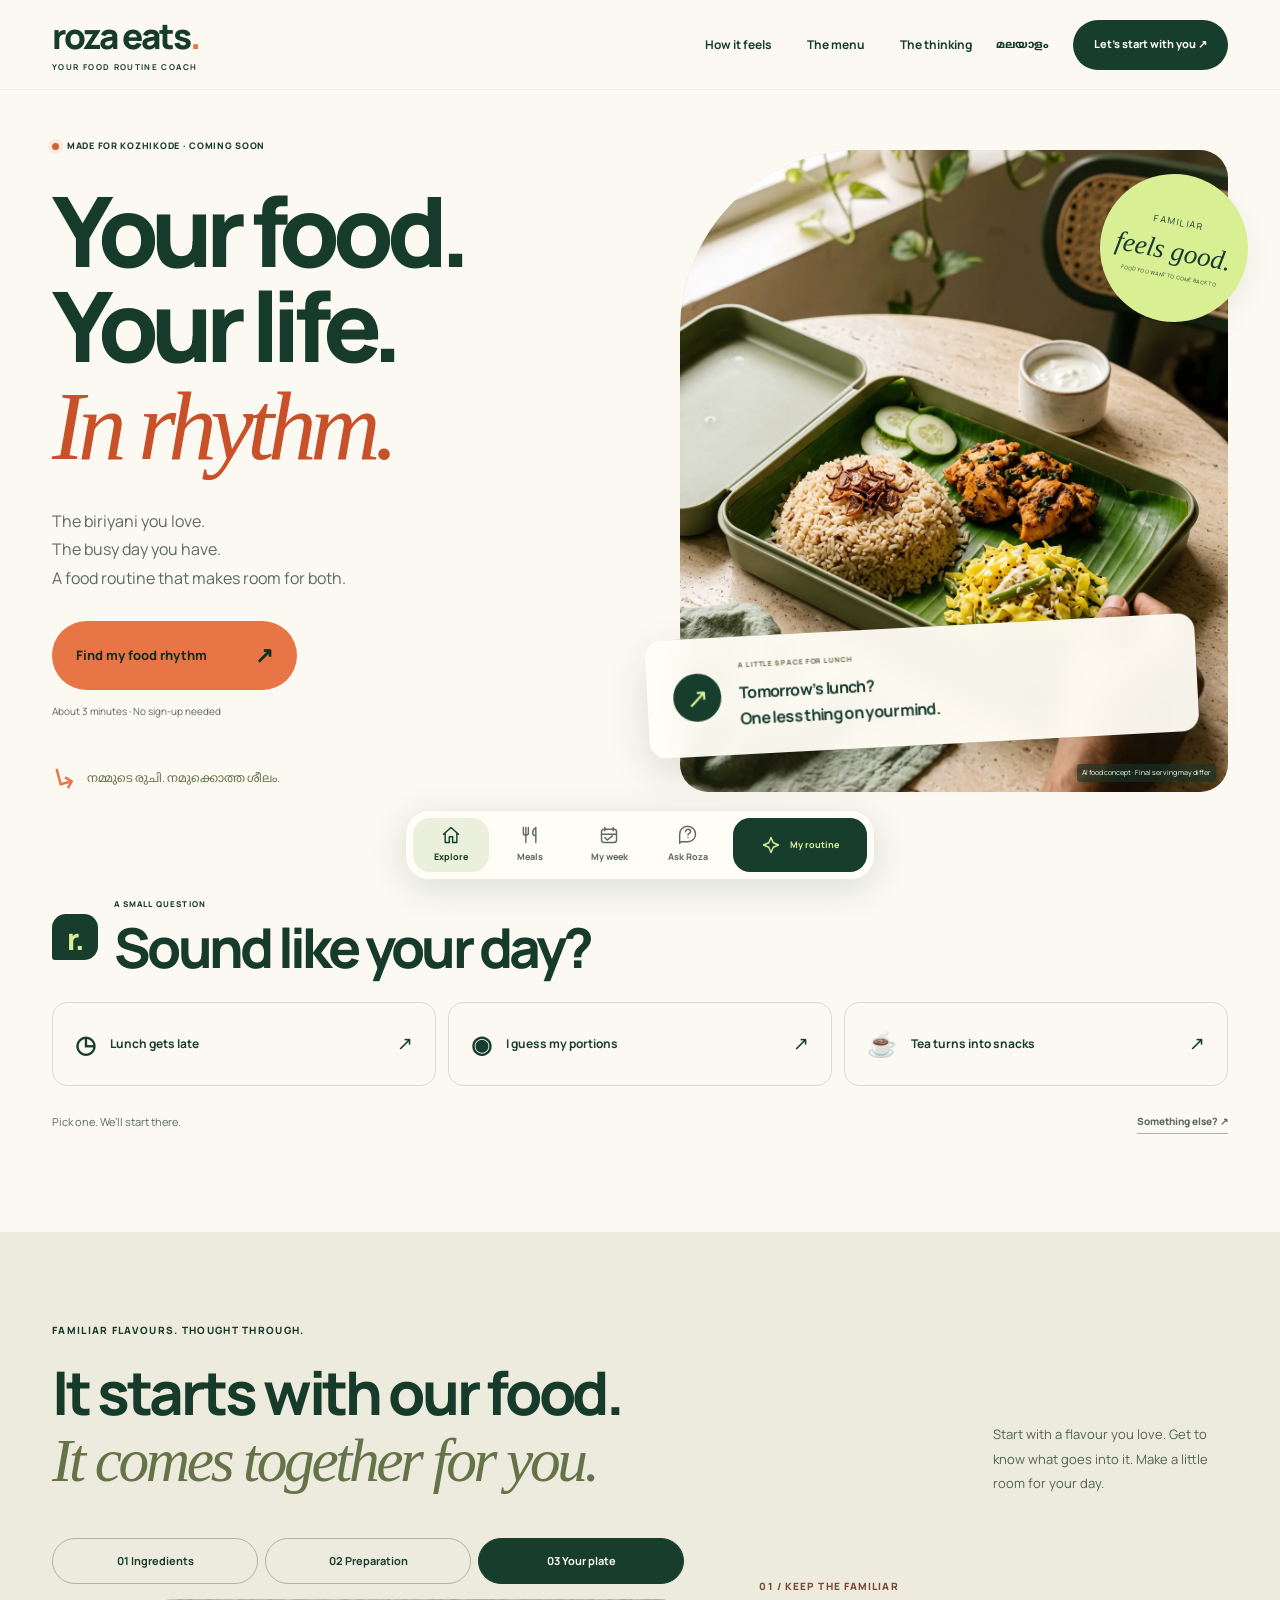
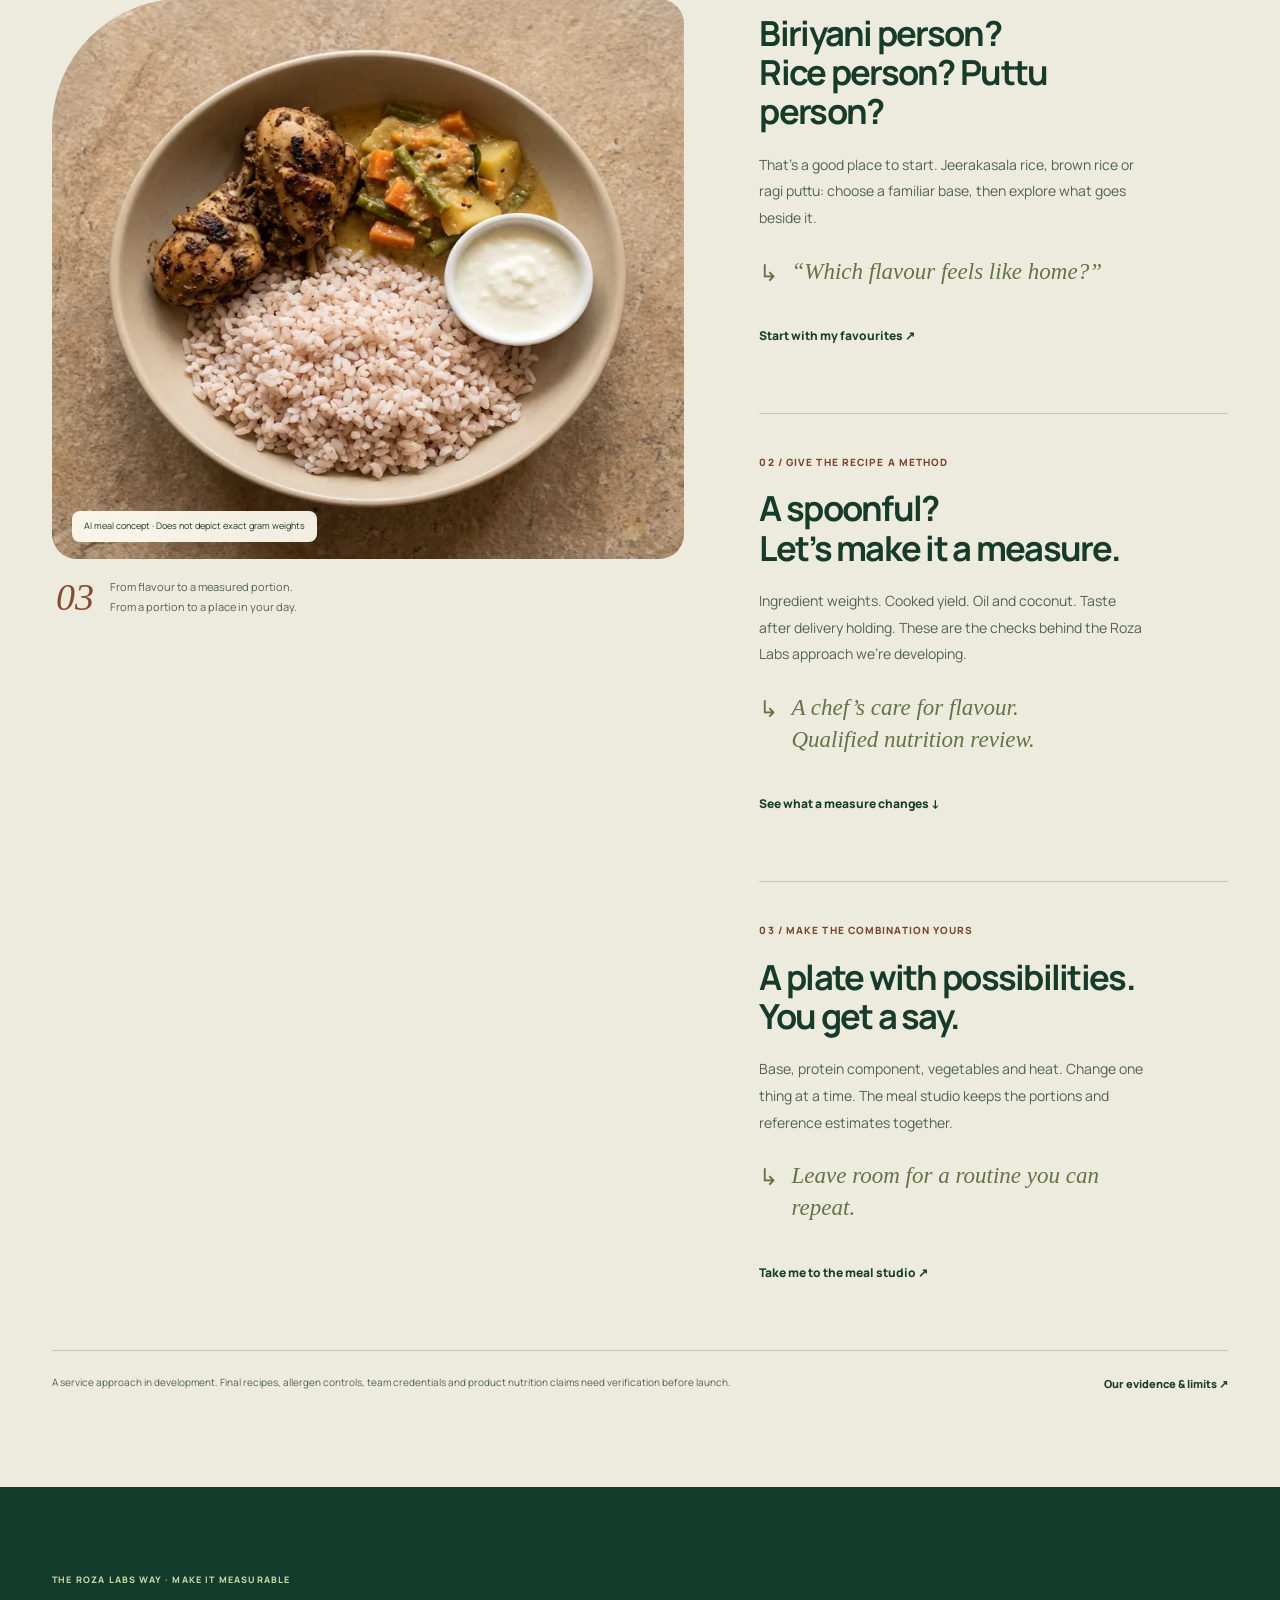
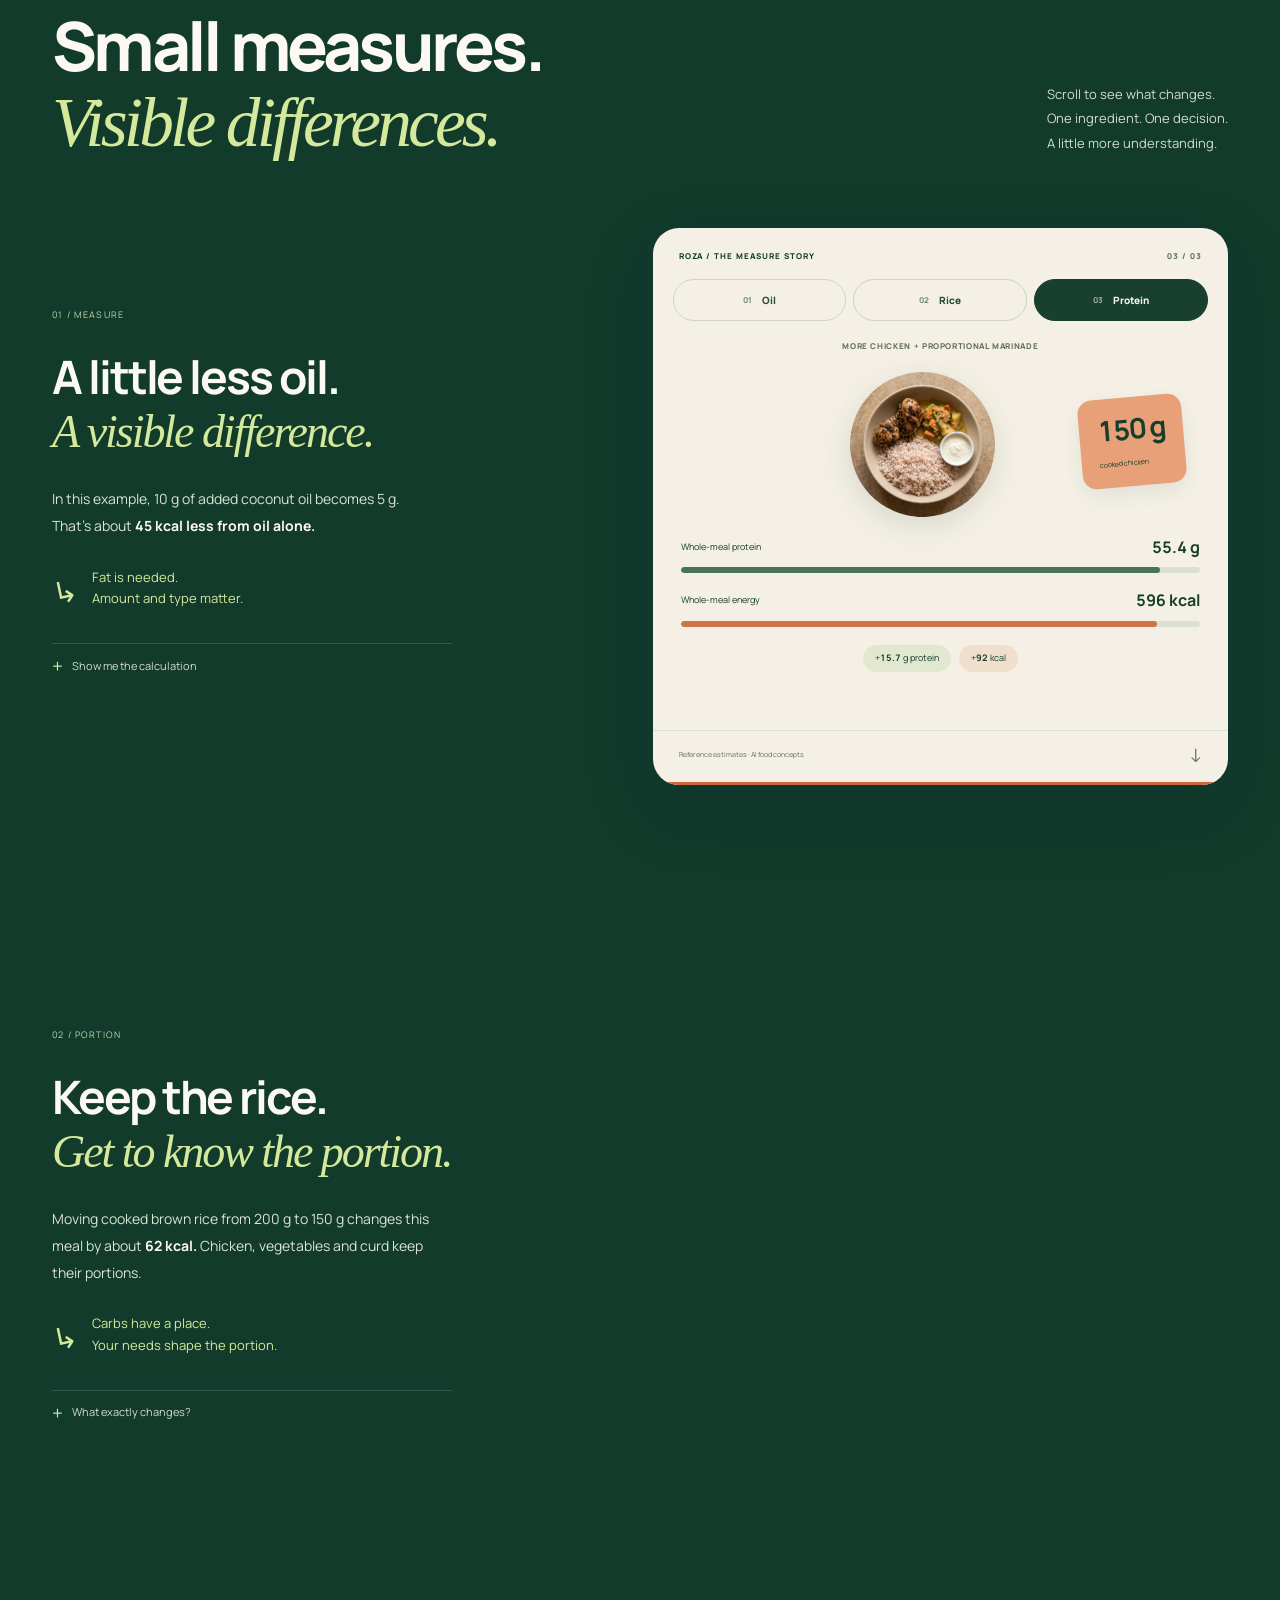
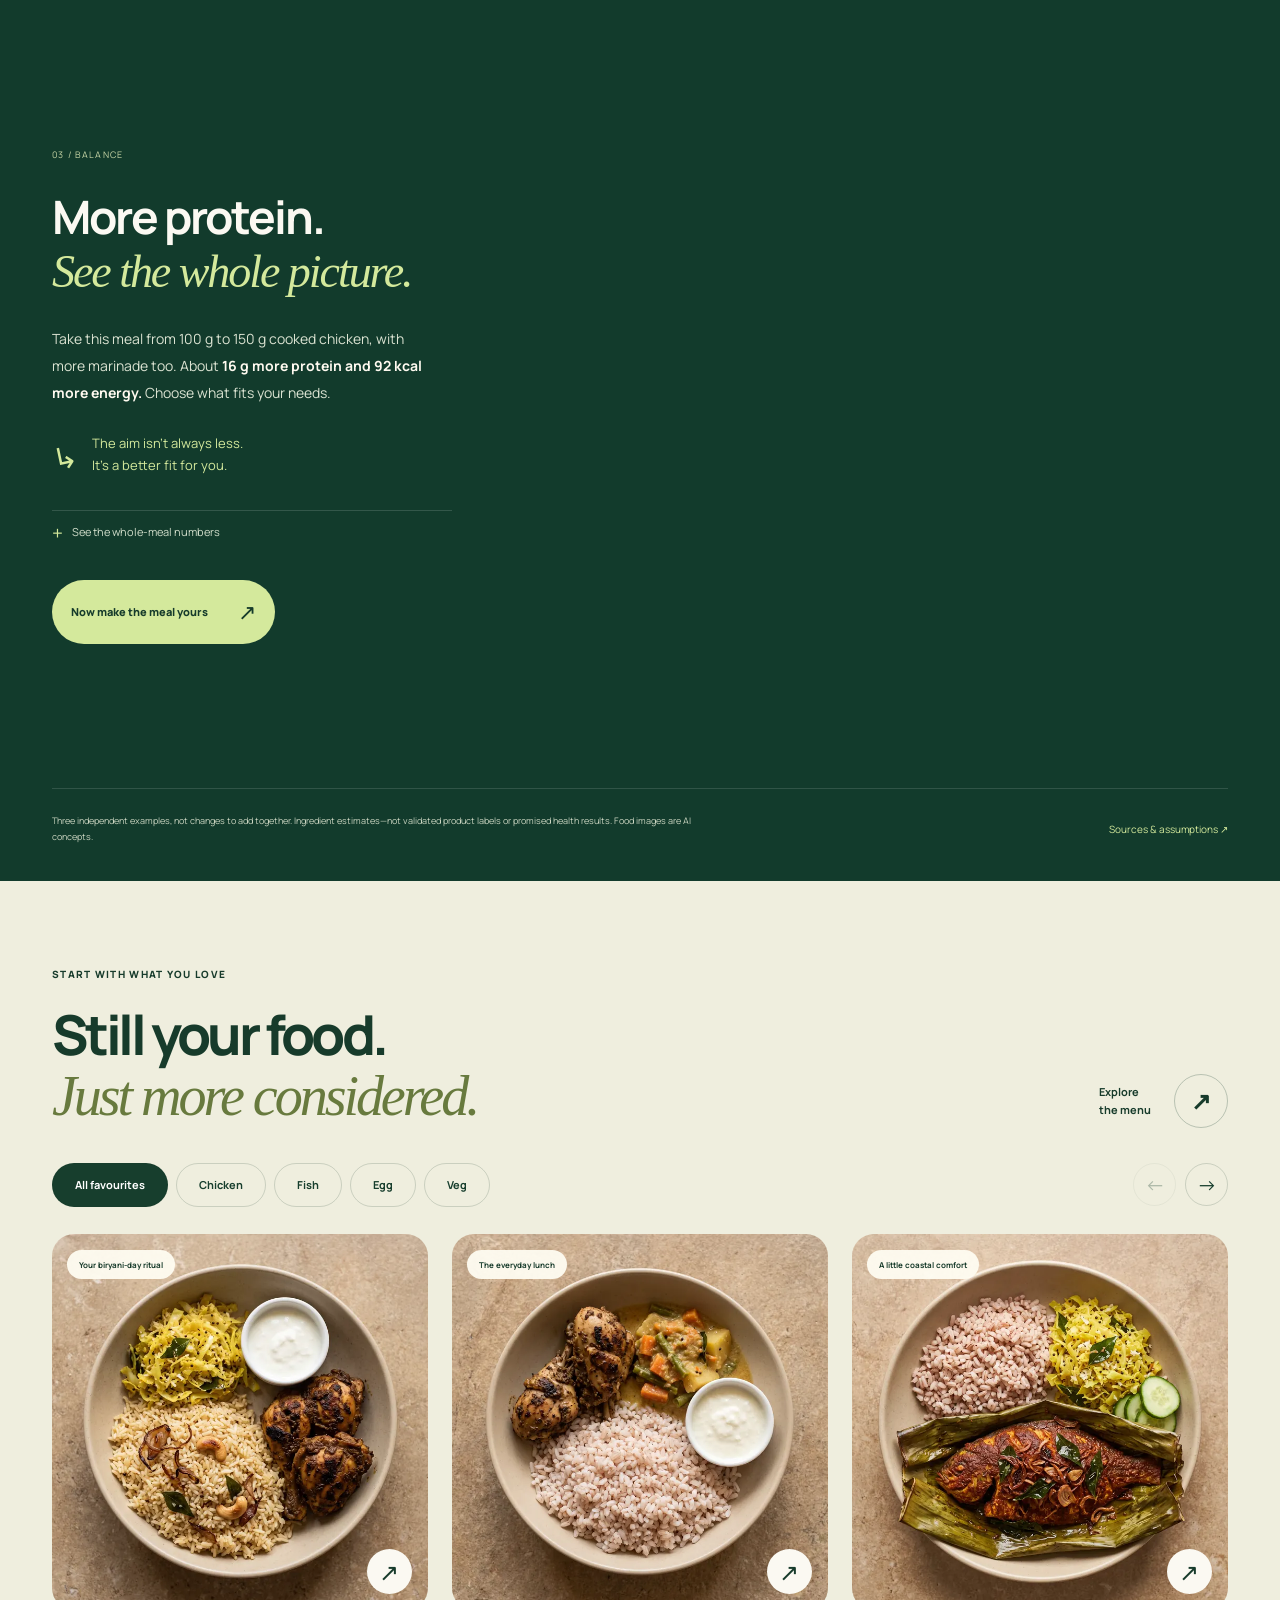
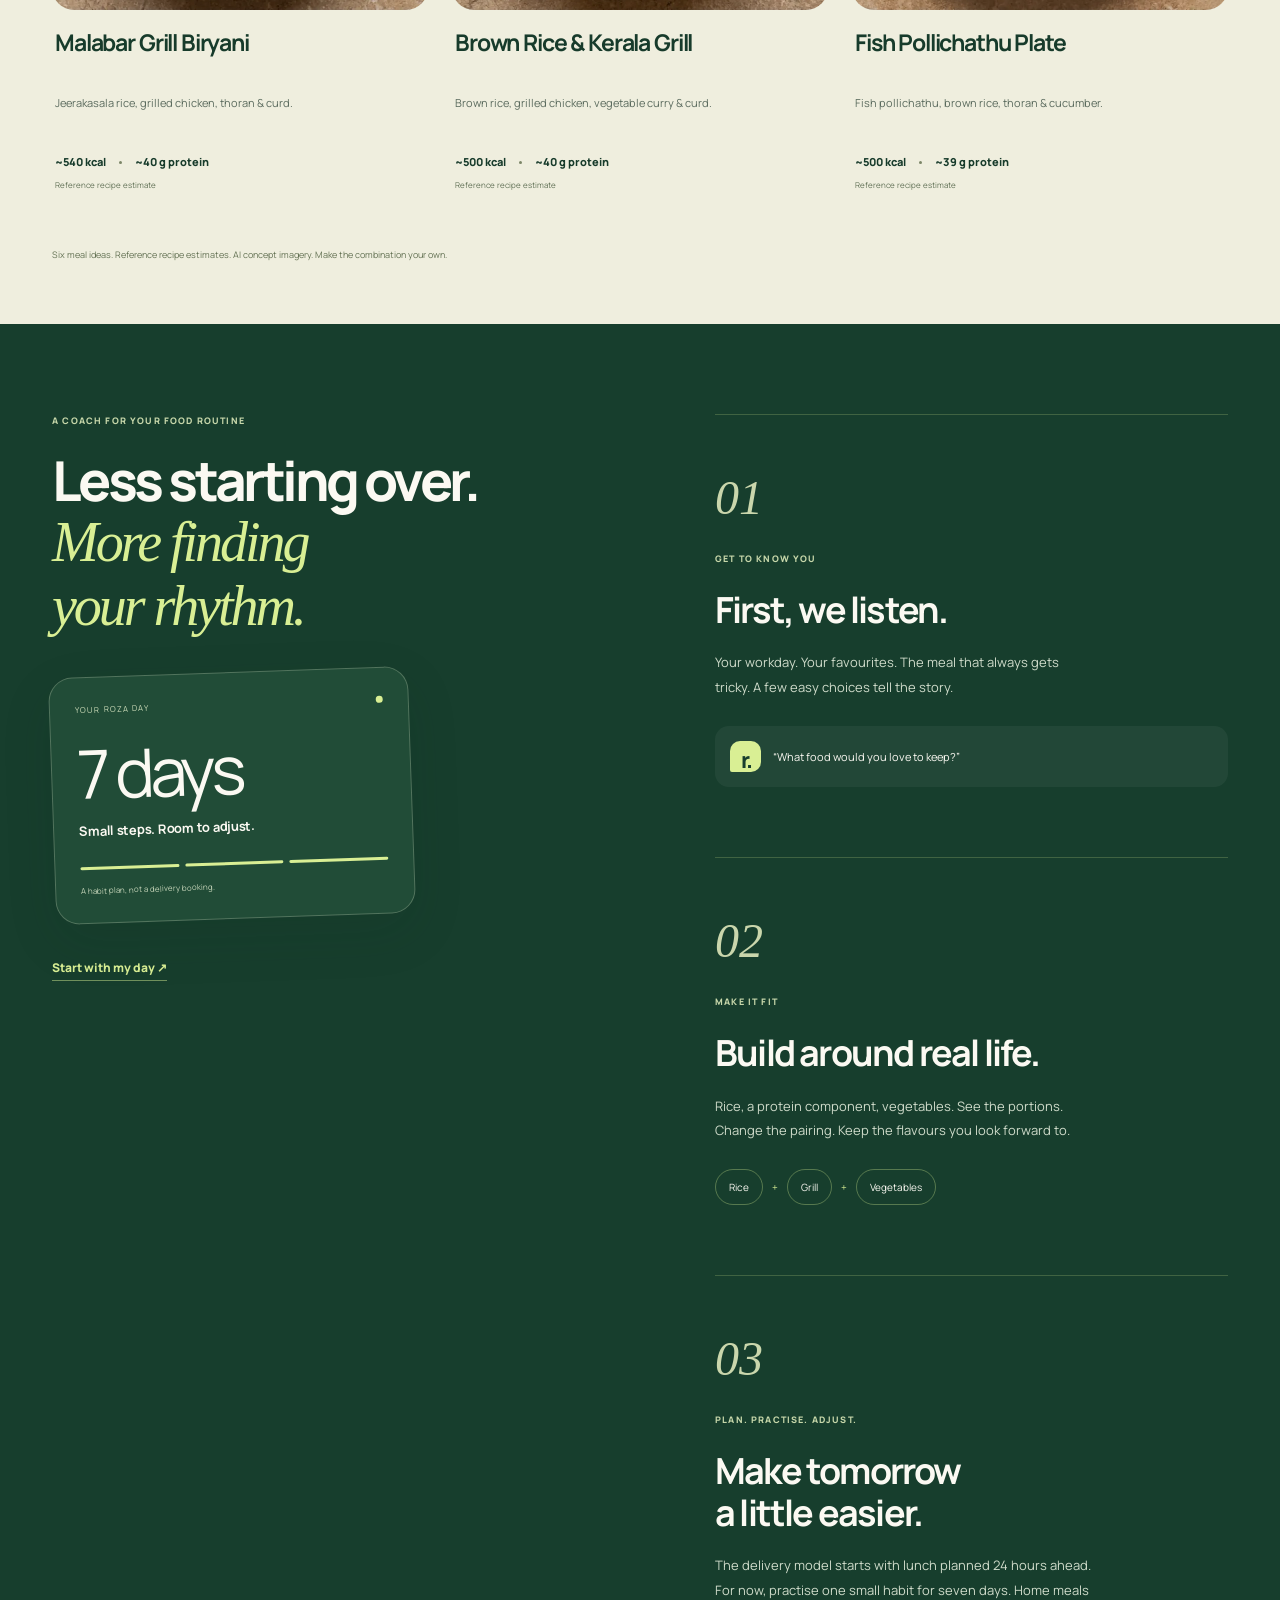
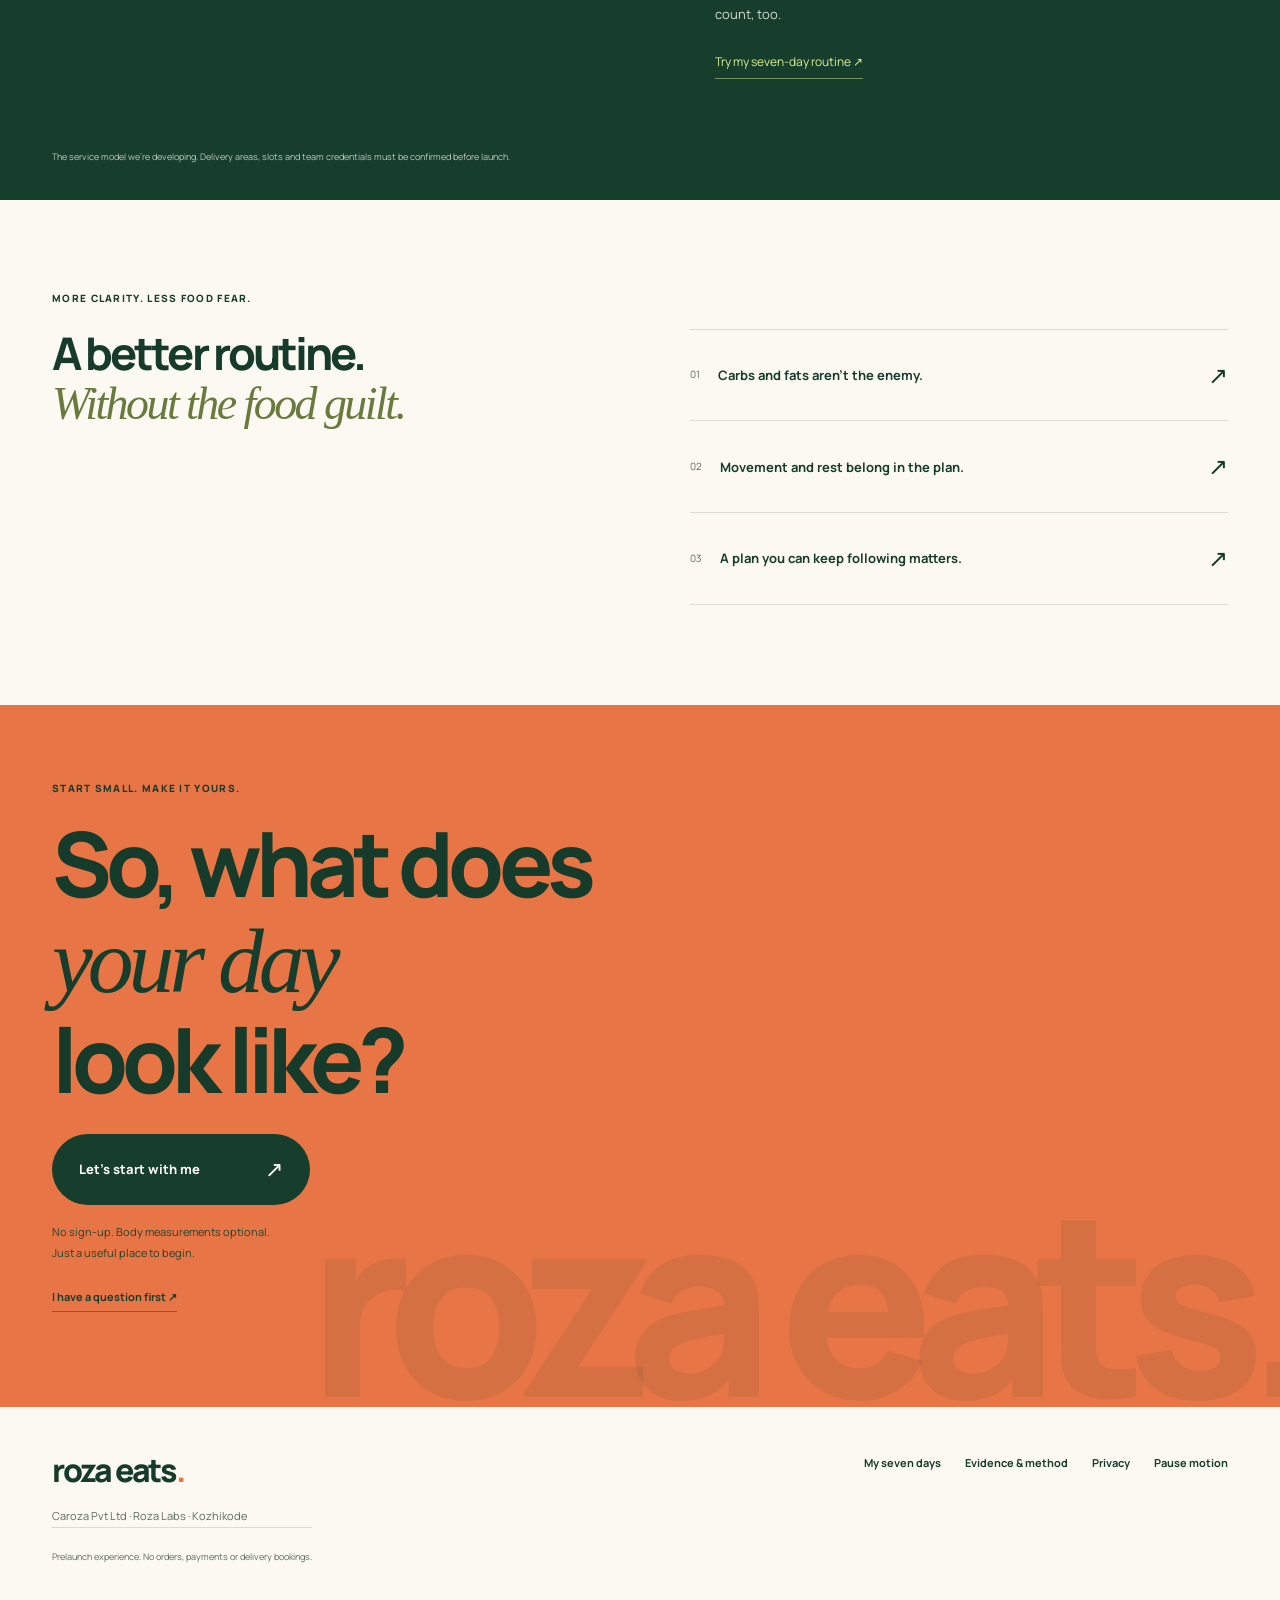
==== commit 00b2a322: "Connect ingredient storytelling to the Roza routine journey" ====
--- a/index.html
+++ b/index.html
@@ -3,7 +3,7 @@
 <title>Roza Eats — A trainer for your food routine. Kozhikode.</title><meta name="description" content="Your Kerala food. A routine that fits you. Explore familiar meals, build your bowl and discover a practical food routine with Roza Eats, Kozhikode."><meta property="og:title" content="Your Kerala food. A routine that fits you."><meta property="og:description" content="Familiar meals, measured portions and a more personal food routine. Kozhikode early-access preview."><meta property="og:image" content="https://roshanmahamoodnk.github.io/roza-eats/images/hero-lunch-tray-nano.webp">
 <link rel="icon" href="favicon.svg"><link rel="preconnect" href="https://fonts.googleapis.com"><link rel="preconnect" href="https://fonts.gstatic.com" crossorigin><link href="https://fonts.googleapis.com/css2?family=Manrope:wght@400;500;600;700;800&family=Noto+Sans+Malayalam:wght@400;500;600;700&display=swap" rel="stylesheet"><link rel="stylesheet" href="routine.css?v=5"><script src="nutrition.js" defer></script><script src="routine-engine.js" defer></script><script src="site.js?v=5" defer></script>
 
-<link rel="stylesheet" href="experience.css?v=2"><script src="contact-config.js" defer></script><script src="experience.js?v=1" defer></script><link rel="stylesheet" href="scroll-lab.css?v=1"><script src="scroll-lab-model.js?v=1" defer></script><script src="scroll-lab.js?v=1" defer></script></head>
+<link rel="stylesheet" href="experience.css?v=2"><script src="contact-config.js" defer></script><script src="experience.js?v=1" defer></script><link rel="stylesheet" href="scroll-lab.css?v=1"><script src="scroll-lab-model.js?v=1" defer></script><script src="scroll-lab.js?v=1" defer></script><link rel="stylesheet" href="journey.css?v=1"><script src="journey.js?v=1" defer></script></head>
 <body class="experience-home"><a class="skip-link" href="#main">Skip to content</a><div class="scroll-progress" aria-hidden="true"></div>
 <header class="nav-shell"><a class="brand" href="index.html">roza eats<span>.</span><small>YOUR FOOD ROUTINE COACH</small></a><nav id="main-nav" aria-label="Main"><a href="#how" data-ml="എങ്ങനെ പ്രവർത്തിക്കും">How it feels</a><a href="menu.html" data-ml="മെനു">The menu</a><a href="evidence.html" data-ml="തെളിവുകൾ">The thinking</a></nav><div class="nav-actions"><button class="language-control" data-language>മലയാളം</button><a class="btn nav-cta" href="routine.html" data-ml="എന്നിൽ തുടങ്ങാം ↗">Let’s start with you ↗</a><button class="mobile-nav" aria-controls="main-nav" aria-expanded="false" aria-label="Open menu">☰</button></div></header>
 <main id="main">
@@ -12,6 +12,15 @@
 <figure class="exp-hero-visual"><img src="images/hero-lunch-tray-nano.webp" width="1200" height="1490" alt="Kerala rice, grilled chicken and vegetables in an olive lunch tray" fetchpriority="high"><div class="exp-photo-stamp"><span data-ml="രുചി">FAMILIAR</span><strong data-ml="കൈവിടേണ്ട.">feels good.</strong><span data-ml="ശീലം മെച്ചപ്പെടുത്താം">FOOD YOU WANT TO COME BACK TO</span></div><div class="exp-lunch-ticket"><span class="exp-ticket-icon" aria-hidden="true">↗</span><div><small data-ml="ഒരു നല്ല ഉച്ചഭക്ഷണ ഇടവേള">A LITTLE SPACE FOR LUNCH</small><strong data-ml="നാളത്തെ ഭക്ഷണം?<br>ഇന്നേ പ്ലാൻ ചെയ്യാം.">Tomorrow’s lunch?<br>One less thing on your mind.</strong></div></div><figcaption data-ml="AI ഭക്ഷണ മാതൃക · അന്തിമ സർവിങ് വ്യത്യാസപ്പെടാം">AI food concept · Final serving may differ</figcaption></figure>
 </section>
 <section class="exp-recognition shell" aria-labelledby="recognition-heading"><div class="exp-recognition-intro reveal"><span class="exp-roza-avatar" aria-hidden="true">r.</span><div><p class="exp-kicker" data-ml="ഒരു ചെറിയ ചോദ്യം">A SMALL QUESTION</p><h2 id="recognition-heading" data-ml="ഏതാണ് നിങ്ങളുടെ ദിവസം?">Sound like your day?</h2></div></div><div class="exp-intent-options" role="group" aria-label="What gets in the way?"><button data-intent="timing" aria-pressed="false"><span aria-hidden="true">◷</span><span data-ml="ഭക്ഷണം വൈകുന്നു">Lunch gets late</span><b aria-hidden="true">↗</b></button><button data-intent="portions" aria-pressed="false"><span aria-hidden="true">◉</span><span data-ml="അളവ് ഊഹിക്കുന്നു">I guess my portions</span><b aria-hidden="true">↗</b></button><button data-intent="snacks" aria-pressed="false"><span aria-hidden="true">☕</span><span data-ml="പലഹാരങ്ങൾ കൂടുന്നു">Tea turns into snacks</span><b aria-hidden="true">↗</b></button></div><div class="exp-intent-reply" id="intent-reply" aria-live="polite"><p data-ml="ഒന്ന് തിരഞ്ഞെടുക്കൂ. അവിടെ നിന്ന് തുടങ്ങാം.">Pick one. We’ll start there.</p><a href="routine.html" class="quiet-link" data-ml="മറ്റൊരു കാര്യമാണോ? ↗">Something else? ↗</a></div></section>
+<section class="plate-story" id="labs" aria-labelledby="plate-title"><div class="shell">
+<header class="plate-heading"><div><p class="exp-kicker" data-ml="പരിചിതമായ രുചി · ശ്രദ്ധയോടെ ഒരുക്കാം">FAMILIAR FLAVOURS. THOUGHT THROUGH.</p><h2 id="plate-title" data-ml="നമ്മുടെ ചേരുവകൾ.<br><em>നിങ്ങൾക്കൊത്ത ഒരു മീൽ.</em>">It starts with our food.<br><em>It comes together for you.</em></h2></div><p data-ml="ഇഷ്ടമുള്ള രുചിയിൽ തുടങ്ങാം. ഓരോ അളവും കൂട്ടും മനസ്സിലാക്കി, ദിവസത്തിന് ചേരുന്ന ഒരു മീൽ.">Start with a flavour you love. Get to know what goes into it. Make a little room for your day.</p></header>
+<div class="plate-layout"><div class="plate-stage"><div class="plate-choices" role="group" aria-label="Explore the making of a meal"><button data-plate-choice="0" aria-pressed="true" aria-controls="plate-ingredients" data-ml="01 ചേരുവകൾ">01 Ingredients</button><button data-plate-choice="1" aria-pressed="false" aria-controls="plate-preparation" data-ml="02 തയ്യാറാക്കൽ">02 Preparation</button><button data-plate-choice="2" aria-pressed="false" aria-controls="plate-yours" data-ml="03 നിങ്ങളുടെ മീൽ">03 Your plate</button></div>
+<div class="plate-frames"><figure class="plate-frame is-active" data-plate-image="0"><img src="images/bowl-ingredients-nano.webp" width="1200" height="805" loading="lazy" alt="Separate Kerala meal components: rice, puttu, chicken, kadala and vegetables"><figcaption data-ml="AI ചേരുവ മാതൃക · അന്തിമ റെസിപ്പിയുടെ ചിത്രം അല്ല">AI ingredient concept · Not a final recipe photograph</figcaption></figure><figure class="plate-frame" data-plate-image="1"><img src="images/kitchen-portion-prep-nano.webp" width="1536" height="1024" loading="lazy" alt="Illustrative kitchen scene with ingredients being portioned"><figcaption data-ml="AI അടുക്കള മാതൃക · യഥാർത്ഥ ടീമിന്റെ ചിത്രം അല്ല">AI kitchen concept · Not a photograph of the team</figcaption></figure><figure class="plate-frame" data-plate-image="2"><div class="food-photo-new photo-1" role="img" aria-label="Brown rice, grilled chicken and vegetables meal concept"></div><figcaption data-ml="AI മീൽ മാതൃക · കൃത്യമായ ഗ്രാമുകളെ കാണിക്കുന്നില്ല">AI meal concept · Does not depict exact gram weights</figcaption></figure></div><div class="plate-stage-label"><span data-plate-index aria-hidden="true">01</span><p data-ml="രുചിയിൽ നിന്ന് അളവിലേക്ക്.<br>അളവിൽ നിന്ന് നിങ്ങളുടെ ദിവസത്തിലേക്ക്.">From flavour to a measured portion.<br>From a portion to a place in your day.</p></div></div>
+<div class="plate-chapters"><article class="plate-chapter is-active" id="plate-ingredients" data-plate-chapter="0"><small data-ml="01 / ഇഷ്ടം നിലനിർത്താം">01 / KEEP THE FAMILIAR</small><h3 data-ml="ബിരിയാണിയോ,<br>ബ്രൗൺ റൈസോ, പുട്ടോ?">Biriyani person?<br>Rice person? Puttu person?</h3><p data-ml="നിങ്ങളുടെ ഇഷ്ടത്തിൽ തുടങ്ങാം. ജീരകശാല ചോറ്, ബ്രൗൺ റൈസ്, റാഗി പുട്ട്—പരിചിതമായ ഒരു ബേസിന് ചേരുന്ന കൂട്ടുകൾ നോക്കാം.">That’s a good place to start. Jeerakasala rice, brown rice or ragi puttu: choose a familiar base, then explore what goes beside it.</p><div class="plate-note"><span aria-hidden="true">↳</span><span data-ml="“ഏത് രുചിയാണ് നിങ്ങൾക്ക് പ്രിയം?”">“Which flavour feels like home?”</span></div><a href="routine.html" data-ml="എന്റെ ഇഷ്ടങ്ങളിൽ തുടങ്ങാം ↗">Start with my favourites ↗</a></article>
+<article class="plate-chapter" id="plate-preparation" data-plate-chapter="1"><small data-ml="02 / തയ്യാറാക്കലിന് ഒരു രീതി">02 / GIVE THE RECIPE A METHOD</small><h3 data-ml="ഒരു സ്പൂൺ?<br>അളന്ന് അറിയാം.">A spoonful?<br>Let’s make it a measure.</h3><p data-ml="ചേരുവയുടെ ഭാരം. വേവിച്ച അളവ്. എണ്ണയും തേങ്ങയും. ഡെലിവറിക്ക് ശേഷമുള്ള രുചി. Roza Labs വികസിപ്പിക്കുന്ന രീതിയിൽ ഇവയെല്ലാം പരിശോധിക്കണം.">Ingredient weights. Cooked yield. Oil and coconut. Taste after delivery holding. These are the checks behind the Roza Labs approach we’re developing.</p><div class="plate-note"><span aria-hidden="true">↳</span><span data-ml="ഷെഫിന്റെ രുചിബോധം.<br>യോഗ്യനായ പോഷകവിദഗ്ധന്റെ വിലയിരുത്തൽ.">A chef’s care for flavour.<br>Qualified nutrition review.</span></div><a href="#portions" data-ml="അളവ് മാറുമ്പോൾ എന്ത് സംഭവിക്കും? ↓">See what a measure changes ↓</a></article>
+<article class="plate-chapter" id="plate-yours" data-plate-chapter="2"><small data-ml="03 / നിങ്ങൾക്കൊത്ത കൂട്ട്">03 / MAKE THE COMBINATION YOURS</small><h3 data-ml="ഒരു നല്ല കൂട്ട്.<br>നിങ്ങളുടെ തിരഞ്ഞെടുപ്പിൽ.">A plate with possibilities.<br>You get a say.</h3><p data-ml="ബേസ്, പ്രോട്ടീൻ ഘടകം, പച്ചക്കറി, എരിവ്. ഓരോന്നായി മാറ്റാം. മീൽ ബിൽഡറിൽ അളവുകളും മാതൃകാ പോഷക കണക്കുകളും ഒരുമിച്ച് കാണാം.">Base, protein component, vegetables and heat. Change one thing at a time. The meal studio keeps the portions and reference estimates together.</p><div class="plate-note"><span aria-hidden="true">↳</span><span data-ml="തുടരാൻ കഴിയുന്ന ഒരു രീതിക്ക് ഇടം നൽകാം.">Leave room for a routine you can repeat.</span></div><a href="menu.html?meal=M2#build" data-ml="എന്റെ മീൽ തയ്യാറാക്കാം ↗">Take me to the meal studio ↗</a></article></div></div>
+<div class="plate-foot"><p data-ml="വികസിപ്പിക്കുന്ന സേവന രീതി. അന്തിമ റെസിപ്പി, അലർജൻ നിയന്ത്രണങ്ങൾ, ടീം യോഗ്യതകൾ, ഉൽപ്പന്ന പോഷക അവകാശവാദങ്ങൾ എന്നിവ ലോഞ്ചിന് മുമ്പ് സ്ഥിരീകരിക്കണം.">A service approach in development. Final recipes, allergen controls, team credentials and product nutrition claims need verification before launch.</p><a href="evidence.html" data-ml="തെളിവുകളും പരിധികളും ↗">Our evidence & limits ↗</a></div>
+</div></section>
 <section class="measure-lab" id="portions" aria-labelledby="measure-title">
 <div class="shell">
   <header class="measure-intro reveal"><div><p class="exp-kicker" data-ml="ROZA LABS · അളവിലൂടെ മനസ്സിലാക്കാം">THE ROZA LABS WAY · MAKE IT MEASURABLE</p><h2 id="measure-title" data-ml="ചെറിയ അളവുകൾ.<br><em>കാണാവുന്ന വ്യത്യാസങ്ങൾ.</em>">Small measures.<br><em>Visible differences.</em></h2></div><p data-ml="സ്ക്രോൾ ചെയ്യൂ. ഓരോ മാറ്റവും കണക്കിൽ എന്ത് ചെയ്യുന്നു എന്ന് കാണാം. ഭക്ഷണം കൈവിടുന്നതിന് മുമ്പ്, അത് മനസ്സിലാക്കാം.">Scroll to see what changes.<br>One ingredient. One decision.<br>A little more understanding.</p></header>
@@ -53,7 +62,6 @@
 
 <section class="exp-food-section" id="food"><div class="shell"><div class="exp-section-heading reveal"><div><p class="exp-kicker" data-ml="ആദ്യം നിങ്ങളുടെ ഇഷ്ടം">START WITH WHAT YOU LOVE</p><h2 data-ml="ഇത് നിങ്ങളുടെ<br><em>ഭക്ഷണം തന്നെയാണ്.</em>">Still your food.<br><em>Just more considered.</em></h2></div><a class="exp-circle-link" href="menu.html"><span data-ml="മെനു<br>കാണാം">Explore<br>the menu</span><b aria-hidden="true">↗</b></a></div><div class="exp-food-toolbar"><div class="exp-filters" role="group" aria-label="Meal preferences"><button data-food-filter="all" aria-pressed="true" class="selected" data-ml="എല്ലാം">All favourites</button><button data-food-filter="chicken" aria-pressed="false" data-ml="ചിക്കൻ">Chicken</button><button data-food-filter="fish" aria-pressed="false" data-ml="മീൻ">Fish</button><button data-food-filter="egg" aria-pressed="false" data-ml="മുട്ട">Egg</button><button data-food-filter="veg" aria-pressed="false" data-ml="വെജ്">Veg</button></div><div class="exp-rail-controls"><button data-rail="-1" aria-label="Previous meals">←</button><button data-rail="1" aria-label="Next meals">→</button></div></div><div class="exp-food-rail" id="experience-meals" tabindex="0" aria-label="Meal ideas"></div><p id="food-filter-status" class="sr-only" aria-live="polite"></p><p class="exp-food-disclosure" data-ml="6 മീൽ ആശയങ്ങൾ · കണക്കുകൾ റെസിപ്പി മാതൃകയിൽ നിന്ന് · AI ചിത്രങ്ങൾ · ഇഷ്ടത്തിനും ആവശ്യത്തിനും അനുസരിച്ച് മാറ്റാം">Six meal ideas. Reference recipe estimates. AI concept imagery. Make the combination your own.</p></div></section>
 <section class="exp-how" id="how"><div class="shell exp-how-grid"><div class="exp-how-sticky"><p class="exp-kicker" data-ml="നിങ്ങളുടെ ഭക്ഷണശീലത്തിന് ഒരു കോച്ച്">A COACH FOR YOUR FOOD ROUTINE</p><h2 data-ml="നിങ്ങളെ<br>മനസ്സിലാക്കി.<br><em>നിങ്ങൾക്കൊത്ത്.</em>">Less starting over.<br><em>More finding<br>your rhythm.</em></h2><div class="exp-day-widget" aria-hidden="true"><div class="exp-widget-top"><span>YOUR ROZA DAY</span><span class="exp-widget-dot"></span></div><span id="rhythm-time">12:30</span><strong id="rhythm-title">A break that belongs to you.</strong><div class="exp-widget-line"><i></i><i></i><i></i></div><small id="rhythm-caption">A routine idea, not a reserved delivery.</small></div><a class="quiet-link" href="routine.html" data-ml="എന്നിൽ തുടങ്ങാം ↗">Start with my day ↗</a></div><div class="exp-story-steps"><article class="exp-story-step" data-scene="0"><span class="exp-step-num">01</span><p class="exp-kicker" data-ml="മനസ്സിലാക്കാം">GET TO KNOW YOU</p><h3 data-ml="ആദ്യം കേൾക്കാം.">First, we listen.</h3><p data-ml="നിങ്ങളുടെ തിരക്ക്. ഇഷ്ടഭക്ഷണം. ബുദ്ധിമുട്ടുള്ള നേരം. ഒരു ചെറിയ ചോദ്യാവലിയിൽ തുടങ്ങാം.">Your workday. Your favourites. The meal that always gets tricky. A few easy choices tell the story.</p><div class="exp-story-chat"><span class="exp-roza-avatar" aria-hidden="true">r.</span><span data-ml="“ഏത് ഭക്ഷണം കൈവിടാൻ നിങ്ങൾ ആഗ്രഹിക്കുന്നില്ല?”">“What food would you love to keep?”</span></div></article><article class="exp-story-step" data-scene="1"><span class="exp-step-num">02</span><p class="exp-kicker" data-ml="പ്ലാൻ ചെയ്യാം">MAKE IT FIT</p><h3 data-ml="നിങ്ങൾക്കൊത്ത ഒരു മീൽ.">Build around real life.</h3><p data-ml="ചോറ്, പ്രോട്ടീൻ ഘടകം, പച്ചക്കറി. അളവുകൾ കണ്ടറിഞ്ഞ് ഇഷ്ടമുള്ള കൂട്ടുകൾ തിരഞ്ഞെടുക്കാം.">Rice, a protein component, vegetables. See the portions. Change the pairing. Keep the flavours you look forward to.</p><div class="exp-ingredient-pills"><span data-ml="ചോറ്">Rice</span><b>+</b><span data-ml="ഗ്രിൽ">Grill</span><b>+</b><span data-ml="പച്ചക്കറി">Vegetables</span></div></article><article class="exp-story-step" data-scene="2"><span class="exp-step-num">03</span><p class="exp-kicker" data-ml="ആവർത്തിക്കാം, മെച്ചപ്പെടുത്താം">PLAN. PRACTISE. ADJUST.</p><h3 data-ml="ഒരു നല്ല ദിവസത്തിൽ നിന്ന്<br>ഒരു നല്ല ശീലത്തിലേക്ക്.">Make tomorrow<br>a little easier.</h3><p data-ml="24 മണിക്കൂർ മുമ്പ് ഉച്ചഭക്ഷണം പ്ലാൻ ചെയ്യുന്നതാണ് മോഡൽ. ഇപ്പോൾ ഒരു ചെറിയ ശീലം ഏഴ് ദിവസം പരീക്ഷിക്കാം. വീട്ടിലെ ഭക്ഷണവും ഉൾപ്പെടാം.">The delivery model starts with lunch planned 24 hours ahead. For now, practise one small habit for seven days. Home meals count, too.</p><a href="my-week.html" class="exp-light-link" data-ml="എന്റെ ഏഴ് ദിവസം പ്ലാൻ ചെയ്യാം ↗">Try my seven-day routine ↗</a></article></div></div><p class="shell exp-how-footnote" data-ml="വികസിപ്പിക്കുന്ന സേവന മോഡൽ. ഡെലിവറി മേഖലകളും സമയങ്ങളും ടീം വിവരങ്ങളും ലോഞ്ചിന് മുമ്പ് സ്ഥിരീകരിക്കണം.">The service model we’re developing. Delivery areas, slots and team credentials must be confirmed before launch.</p></section>
-<section class="exp-labs" id="labs"><div class="shell exp-labs-grid reveal"><figure><img src="images/kitchen-portion-prep-nano.webp" alt="Illustrative kitchen portion preparation" width="1536" height="1024" loading="lazy"><figcaption data-ml="AI അടുക്കള മാതൃക · യഥാർത്ഥ ടീമിന്റെ ചിത്രം അല്ല">AI kitchen concept · Not a photograph of the team</figcaption></figure><div><p class="exp-kicker">THE THINKING BEHIND THE PLATE · ROZA LABS</p><h2 data-ml="രുചി ആദ്യം.<br>ഓരോ അളവിനും<br><em>ഒരു കാരണം.</em>">Taste comes first.<br><em>Every measure<br>has a reason.</em></h2><p data-ml="ഷെഫിന്റെ രുചിബോധം. പോഷകവിദഗ്ധന്റെ വിലയിരുത്തൽ. ആവർത്തിക്കാവുന്ന റെസിപ്പികൾ. ഇതാണ് ഞങ്ങൾ വികസിപ്പിക്കുന്ന രീതി.">A chef’s attention to flavour. Qualified nutrition review. Recipes the kitchen can repeat. That’s the approach we’re building.</p><details><summary data-ml="എന്താണ് ഞങ്ങൾ അളക്കുന്നത്?">What goes into a considered meal?</summary><p data-ml="ചേരുവകളുടെ ഭാരം, വേവിച്ച അളവ്, എണ്ണ, തേങ്ങ, അലർജൻ വിവരങ്ങൾ, ഡെലിവറിക്ക് ശേഷമുള്ള രുചിയും ഗുണനിലവാരവും. ഉൽപ്പന്ന പോഷക അവകാശവാദത്തിന് മുമ്പ് പരിശോധന വേണം.">Ingredient weights, cooked yield, oil, coconut, allergens and taste after delivery holding. Product nutrition claims need validation before sale.</p></details><a href="evidence.html" class="quiet-link" data-ml="തെളിവുകളും പരിധികളും കാണാം ↗">See our evidence & limits ↗</a></div></div></section>
 <section class="shell exp-truth"><p class="exp-kicker" data-ml="ഭയം വേണ്ട. വ്യക്തത മതി.">MORE CLARITY. LESS FOOD FEAR.</p><h2 data-ml="നല്ല ശീലത്തിന്<br><em>കഠിനമായ നിയമങ്ങൾ വേണ്ട.</em>">A better routine.<br><em>Without the food guilt.</em></h2><div class="exp-truth-rows reveal"><a href="evidence.html#balance"><span>01</span><strong data-ml="കാർബും കൊഴുപ്പും ശത്രുക്കളല്ല.">Carbs and fats aren’t the enemy.</strong><span aria-hidden="true">↗</span></a><a href="evidence.html#movement"><span>02</span><strong data-ml="ചലനത്തിനും ഉറക്കത്തിനും ഇടം വേണം.">Movement and rest belong in the plan.</strong><span aria-hidden="true">↗</span></a><a href="evidence.html#diets"><span>03</span><strong data-ml="നിങ്ങൾക്ക് തുടരാനാകുന്ന രീതിക്ക് വിലയുണ്ട്.">A plan you can keep following matters.</strong><span aria-hidden="true">↗</span></a></div></section>
 <section class="exp-finale"><div class="shell"><p class="exp-kicker" data-ml="ഒരു ചെറിയ മാറ്റത്തിൽ തുടങ്ങാം">START SMALL. MAKE IT YOURS.</p><h2 data-ml="ശരി,<br>നിങ്ങളുടെ ദിവസം<br><em>എങ്ങനെയാണ്?</em>">So, what does<br><em>your day</em><br>look like?</h2><a class="btn" href="routine.html"><span data-ml="എന്നിൽ തുടങ്ങാം">Let’s start with me</span><b aria-hidden="true">↗</b></a><p data-ml="സൈൻ അപ്പ് വേണ്ട. ശരീര അളവുകൾ നിർബന്ധമല്ല. ആദ്യം നിങ്ങളെ മനസ്സിലാക്കാം.">No sign-up. Body measurements optional.<br>Just a useful place to begin.</p><button class="exp-finale-help" data-roza-help data-ml="ആദ്യം ഒരു കാര്യം അറിയണം ↗">I have a question first ↗</button></div><div class="exp-big-brand" aria-hidden="true">roza eats.</div></section>
 </main><footer class="footer shell"><div><a class="brand" href="index.html">roza eats<span>.</span></a><p>Caroza Pvt Ltd · Roza Labs · Kozhikode</p><p class="footer-note" data-ml="ലോഞ്ചിന് മുമ്പുള്ള മാതൃക. ഓർഡറോ പണമടയ്ക്കലോ ബുക്കിങ്ങോ ഇല്ല.">Prelaunch experience. No orders, payments or delivery bookings.</p></div><div class="footer-links"><a href="my-week.html" data-ml="എന്റെ ഏഴ് ദിവസങ്ങൾ">My seven days</a><a href="evidence.html" data-ml="തെളിവുകൾ">Evidence & method</a><a href="evidence.html#privacy" data-ml="സ്വകാര്യത">Privacy</a><button data-motion aria-pressed="false">Pause motion</button></div></footer><noscript><p class="shell">Explore the <a href="menu.html">menu</a> and <a href="evidence.html">our approach</a>. Interactive tools need JavaScript.</p></noscript></body></html>
--- a/journey.css
+++ b/journey.css
@@ -0,0 +1,10 @@
+/* Roza's ingredient-to-routine story. Native scroll; no rendering library. */
+.journey-route{display:flex;align-items:center;gap:22px;margin-top:24px;margin-bottom:8px;font-size:11px;color:#526256}.journey-route>span{font-weight:800;letter-spacing:.08em;font-size:9px}.journey-route ol{list-style:none;display:flex;align-items:center;gap:14px;padding:0;margin:0}.journey-route li{display:flex;align-items:center;gap:8px}.journey-route li+li:before{content:'→';margin-right:6px;color:#85907f}.journey-route b{display:grid;place-items:center;width:24px;height:24px;border:1px solid #b8c3ad;border-radius:50%;font-size:10px}.journey-route [aria-current=page]{color:#163e2e;font-weight:800}.journey-route [aria-current=page] b{background:#163e2e;color:white;border-color:#163e2e}
+.plate-story{background:#ecebdd;padding:90px 0 70px;position:relative}.plate-heading{display:flex;align-items:end;justify-content:space-between;gap:50px;margin-bottom:42px}.plate-heading h2{font-size:clamp(40px,4.7vw,65px);line-height:1.08;letter-spacing:-.055em;max-width:720px}.plate-heading h2 em{color:#657348}.plate-heading>p{max-width:235px;font-size:13px;line-height:1.9;color:#526256}.plate-layout{display:grid;grid-template-columns:minmax(0,1.35fr) minmax(0,1fr);gap:75px;align-items:start}.plate-stage{position:sticky;top:108px;min-width:0}.plate-choices{display:flex;gap:7px;margin-bottom:15px}.plate-choices button{flex:1;border:1px solid #aab69d;border-radius:30px;min-height:46px;background:transparent;color:#173e2d;font:700 11px/1.5 var(--font);padding:10px 14px;text-align:center;cursor:pointer}.plate-choices button[aria-pressed=true]{background:#173e2d;border-color:#173e2d;color:#fffdf2}.plate-choices button:hover{border-color:#173e2d}.plate-choices button:focus-visible,.builder-jumps a:focus-visible{outline:3px solid #b44d29;outline-offset:4px}.plate-frames{position:relative;aspect-ratio:1.13;border-radius:130px 25px 25px 25px;overflow:hidden;background:#c8c9b7;isolation:isolate}.plate-frame{margin:0;position:absolute;inset:0}.plate-frame:not(:first-child){display:none}.plate-frame img,.plate-frame .food-photo-new{width:100%;height:100%;object-fit:cover}.plate-frame img{object-position:center}.plate-frame[data-plate-image="0"] img{object-position:48% 50%}.plate-ready .plate-frame{display:block;opacity:0;visibility:hidden;transform:scale(1.045);transition:opacity .55s ease,transform .8s ease,visibility .55s}.plate-ready .plate-frame.is-active{opacity:1;visibility:visible;transform:scale(1)}.plate-frame figcaption{position:absolute;bottom:17px;left:20px;max-width:calc(100% - 40px);background:#fffdf2ed;color:#193b2b;padding:8px 12px;border-radius:8px;font-size:9px;line-height:1.6}.plate-stage-label{display:flex;align-items:center;gap:16px;margin-top:18px;padding:0 4px}.plate-stage-label>span{font:italic 38px/1 Georgia,serif;color:#8b4a2f}.plate-stage-label p{font-size:11px;color:#526256;line-height:1.8}.plate-chapter{padding:40px 0 55px;border-bottom:1px solid #c3cab7;min-height:360px;scroll-margin-top:120px}.plate-chapter:last-child{border:0;padding-bottom:20px}.plate-chapter>small{display:block;font-size:10px;letter-spacing:.11em;font-weight:800;color:#7c452e;margin-bottom:18px}.plate-chapter h3{font-size:clamp(29px,2.7vw,41px);letter-spacing:-.05em;line-height:1.14;max-width:400px;margin:0 0 21px}.plate-chapter>p{font-size:14px;line-height:1.9;color:#526256;max-width:390px}.plate-note{display:flex;gap:13px;margin-top:24px;font:italic 23px/1.4 Georgia,serif;color:#657348;max-width:380px}.plate-note>span:first-child{font-family:var(--font);font-style:normal}.plate-chapter>a{display:inline-flex;align-items:center;gap:25px;font-size:12px;font-weight:800;margin-top:26px;min-height:44px;color:#173e2d}.plate-foot{display:flex;justify-content:space-between;gap:30px;align-items:start;border-top:1px solid #c3cab7;margin-top:35px;padding-top:22px}.plate-foot p{font-size:10px;color:#526256;line-height:1.9;max-width:720px}.plate-foot a{font-size:11px;font-weight:800;min-height:44px;flex-shrink:0;display:inline-flex;align-items:start;padding-top:2px}.builder-jumps{display:flex;flex-wrap:wrap;gap:8px;margin:0 0 27px}.builder-jumps a{display:flex;align-items:center;gap:10px;min-height:44px;border:1px solid #9caf8e;background:#ffffff0b;border-radius:30px;padding:10px 18px;font-size:12px;color:#f8f7eb;font-weight:700}.builder-jumps a span{font-size:9px;color:#cadca8}.builder-jumps a:hover{background:#ffffff16}.builder-panel[id],#bowl-summary{scroll-margin-top:115px}.practice-actions{display:flex;flex-wrap:wrap;gap:15px;align-items:center;margin-top:22px}.practice-actions .btn{margin-top:0}.practice-actions>button{background:transparent;border:0;color:#173e2d;font:700 12px/1.6 var(--font);min-height:44px;padding:10px;cursor:pointer}.week-handoff{display:flex;gap:13px;align-items:center;padding:18px 22px;margin-bottom:20px;background:#e8efcf;border-radius:16px;color:#173e2d;font-size:13px;line-height:1.8}.week-handoff>span{font:italic 30px/1 Georgia,serif}.week-page .week-focus{margin-top:0;margin-bottom:28px}.week-page .week-setup{margin-bottom:30px}.plan-practice-link{margin-top:24px;padding:22px;border-top:1px solid #cad0be;font-size:13px;line-height:1.8}.plan-practice-link a{display:inline-flex;min-height:44px;align-items:center;font-weight:800;color:#173e2d;margin-top:8px}.plan-practice-link p{max-width:520px}.plan-practice-link small{display:block;color:#526256;font-size:11px;margin-top:8px}
+html[lang=ml] .plate-note{font-family:var(--font);font-style:normal;font-size:17px;line-height:1.9}html[lang=ml] .plate-chapter h3{font-size:29px;line-height:1.6}html[lang=ml] .plate-heading h2{font-size:43px;line-height:1.5}html[lang=ml] .plate-heading h2 em{font-family:var(--font)}
+@media(max-width:1000px){.plate-layout{gap:40px}.plate-choices button{font-size:10px;padding:10px 8px}.plate-chapter{min-height:320px}.plate-frames{border-top-left-radius:85px}.journey-route{font-size:10px}}
+@media(max-width:800px){.plate-story{padding:52px 0 40px}.plate-heading{display:block;margin-bottom:25px}.plate-heading h2{font-size:40px}.plate-heading>p{max-width:450px;margin-top:18px;font-size:12px}.plate-layout{display:block}.plate-stage{position:static}.plate-frames{aspect-ratio:1.25;max-height:440px;border-radius:80px 20px 20px 20px}.plate-stage-label{margin-top:14px}.plate-stage-label>span{font-size:29px}.plate-stage-label p{font-size:10px}.plate-chapter{min-height:0;padding:28px 0 10px;border:0}.plate-ready .plate-chapter:not(.is-active){display:none}.plate-chapter>small{margin-bottom:14px;font-size:9px}.plate-chapter h3{font-size:30px;max-width:none;margin-bottom:14px}.plate-chapter>p{font-size:12px;max-width:none}.plate-note{margin-top:17px;font-size:21px;max-width:none}.plate-chapter>a{margin-top:17px;font-size:12px}.plate-foot{display:block;margin-top:22px;padding-top:18px}.plate-foot p{font-size:9px}.plate-foot a{margin-top:14px}.plate-ready .plate-frame{transform:none;transition:opacity .2s ease,visibility .2s}.journey-route{gap:10px;margin-top:18px;margin-bottom:0}.journey-route>span{display:none}.journey-route ol{gap:8px;flex-wrap:wrap}.journey-route li{gap:6px}.journey-route li+li:before{margin-right:2px}.journey-route b{width:21px;height:21px;font-size:9px}.assessment-wrap{margin-top:21px}.builder-jumps{gap:7px;margin-bottom:22px}.builder-jumps a{font-size:11px;padding:9px 14px}.week-handoff{padding:16px;font-size:11px}.practice-actions{gap:9px}.practice-actions>button{padding:10px 0;font-size:11px}html[lang=ml] .journey-route{font-size:9px}html[lang=ml] .plate-heading h2{font-size:29px}html[lang=ml] .plate-chapter h3{font-size:25px}}
+@media(max-width:380px){.journey-route{font-size:9px}.journey-route ol{gap:5px}.journey-route li{gap:4px}.journey-route li+li:before{margin:0}.plate-choices{gap:5px}.plate-choices button{font-size:10px;padding:10px 4px}.plate-heading h2{font-size:35px}html[lang=ml] .journey-route b{display:none}}
+.motion-off .plate-frame{transform:none!important;transition:none!important}.motion-off .plate-stage{position:static}
+@media(prefers-reduced-motion:reduce){.plate-frame{transform:none!important;transition:none!important}.plate-stage{position:static}}
+@media print{.journey-route,.plate-choices{display:none}.plate-story{padding:20px 0}.plate-layout{display:block}.plate-stage{position:static;max-width:400px}.plate-chapter,.plate-ready .plate-chapter:not(.is-active){display:block;min-height:0}.week-handoff{display:none}}
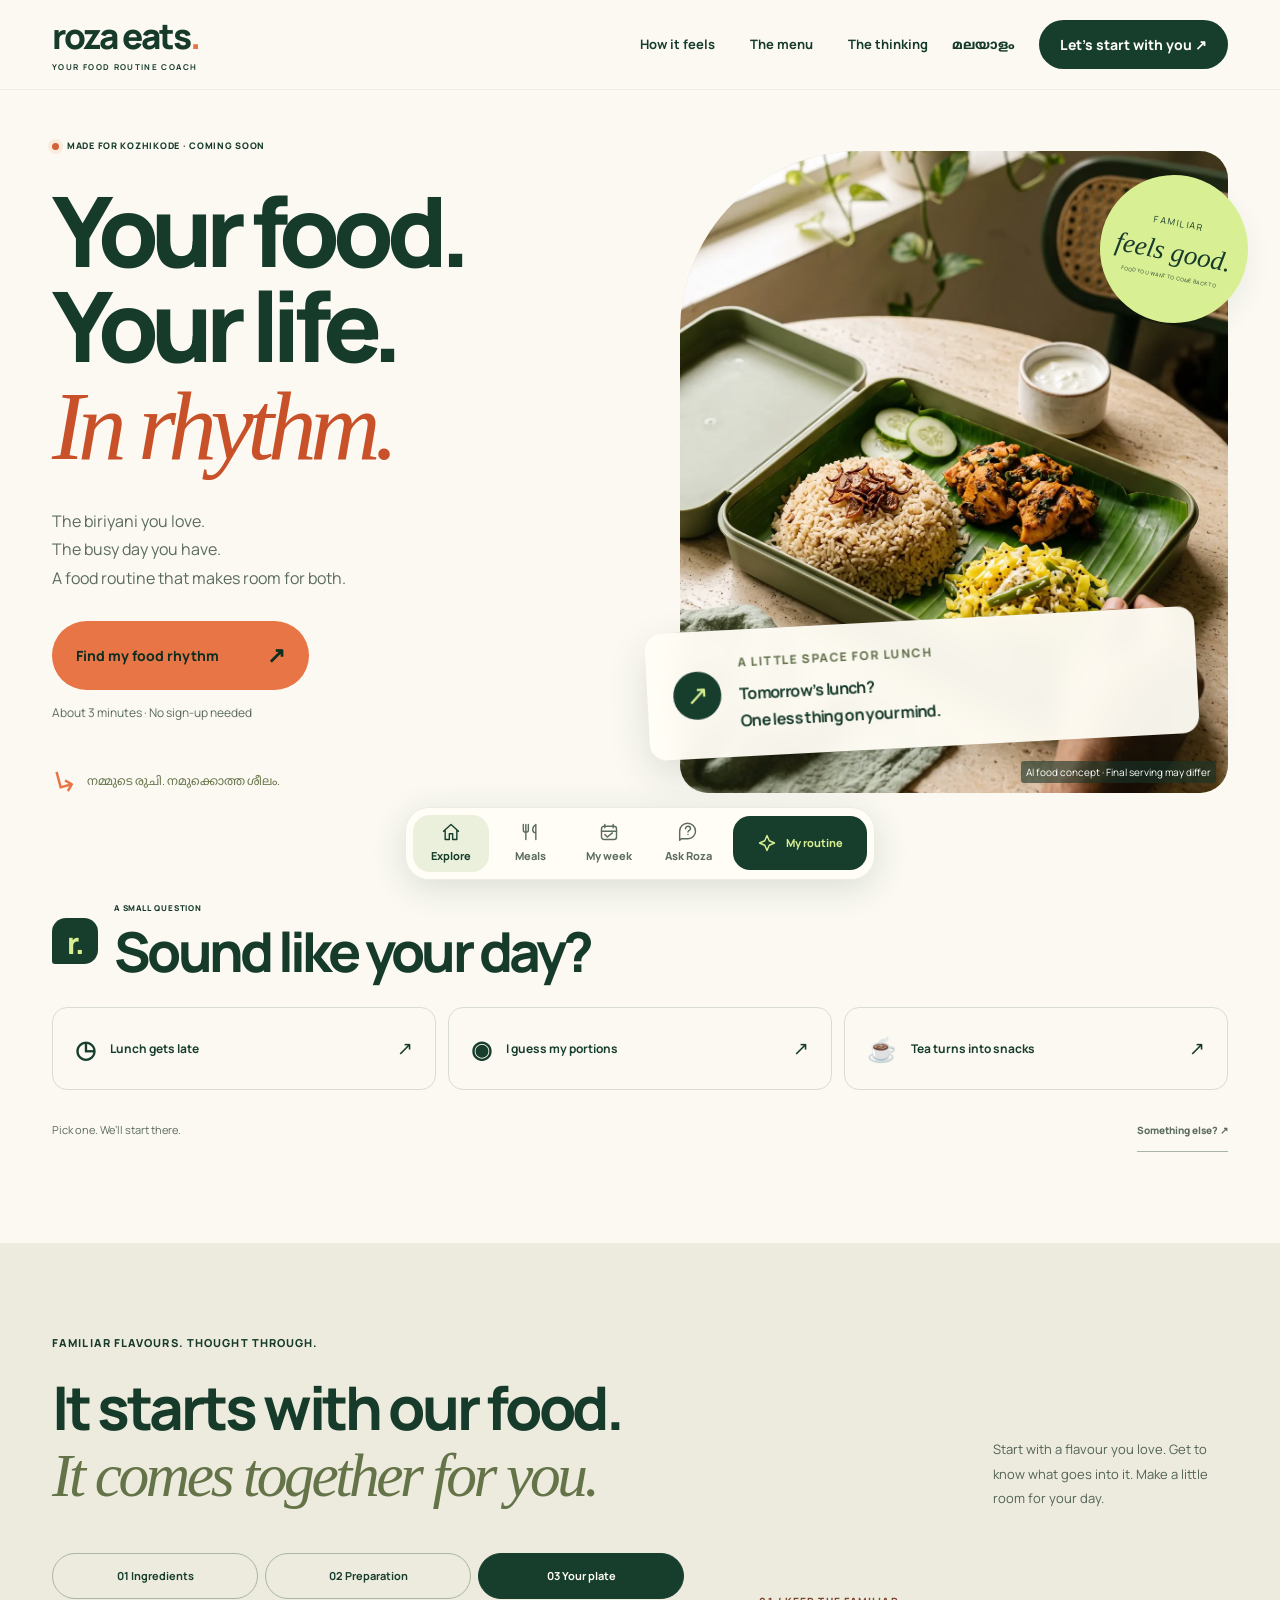
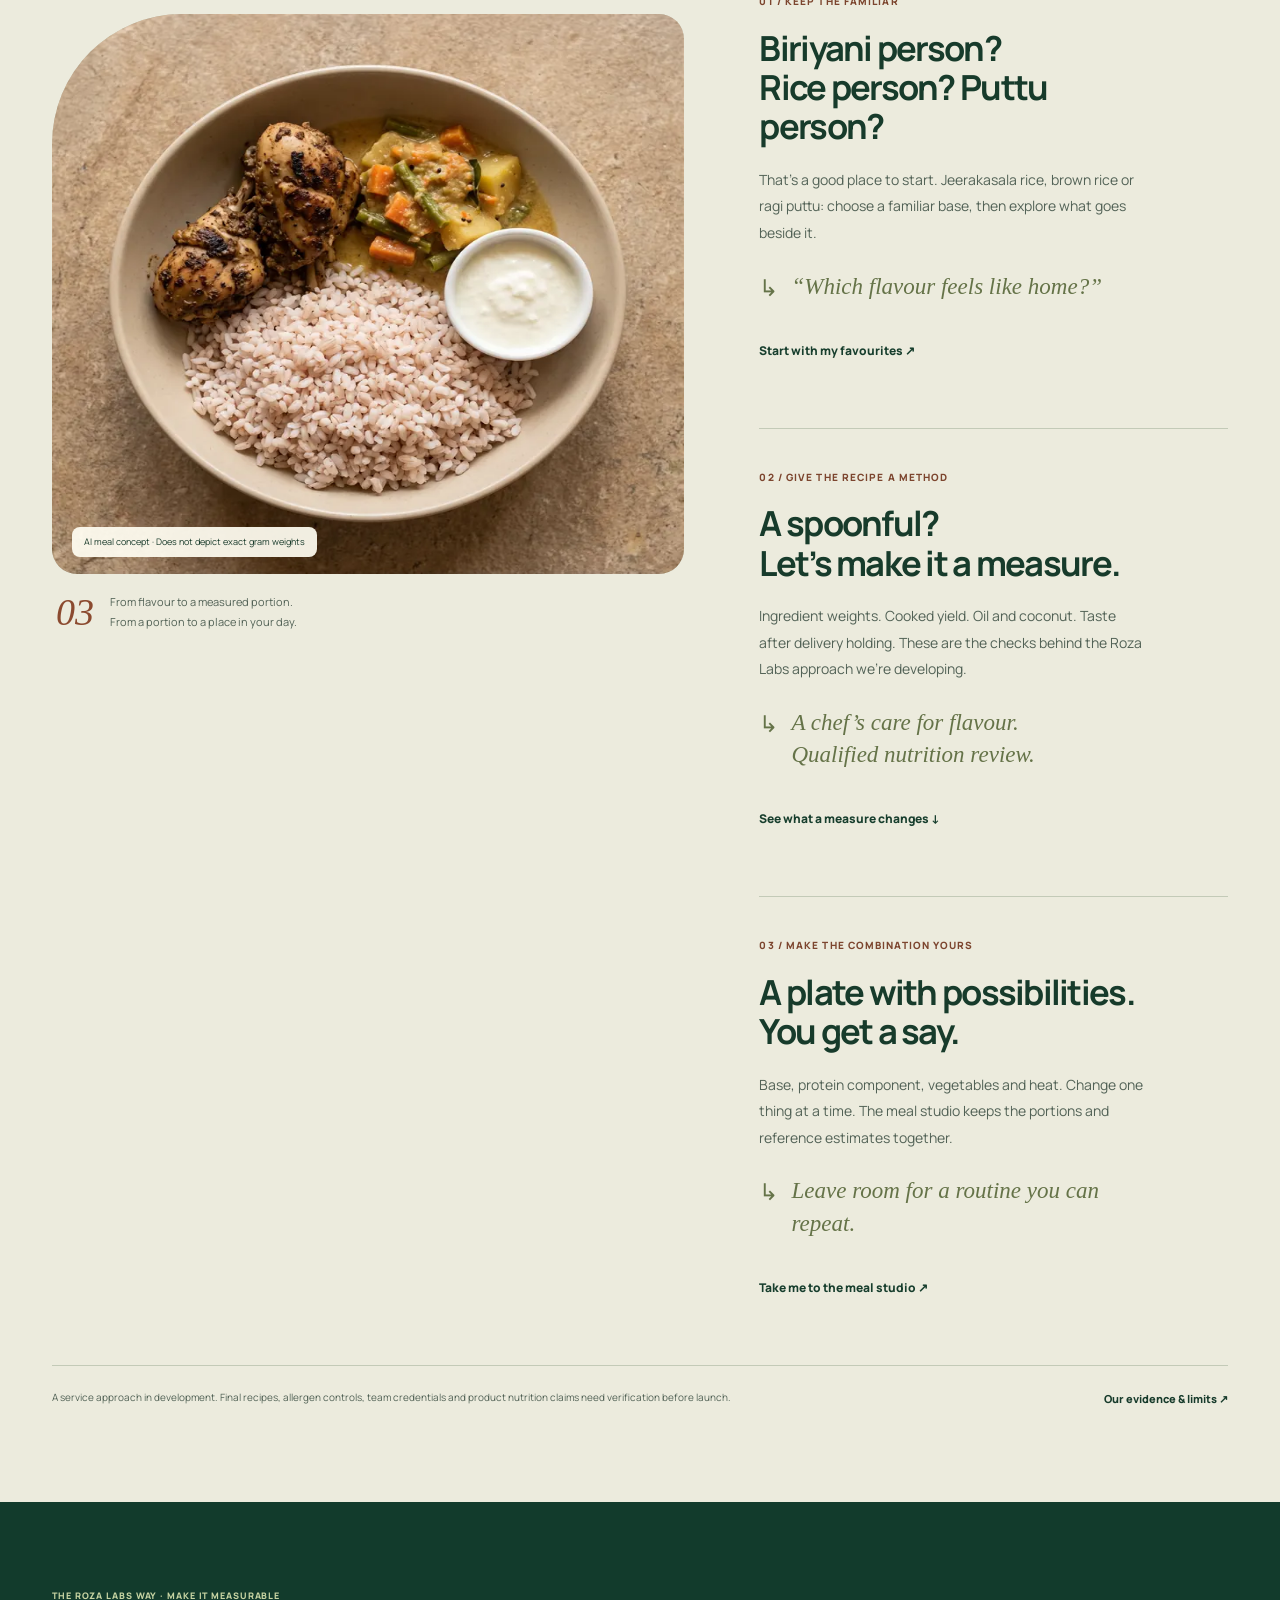
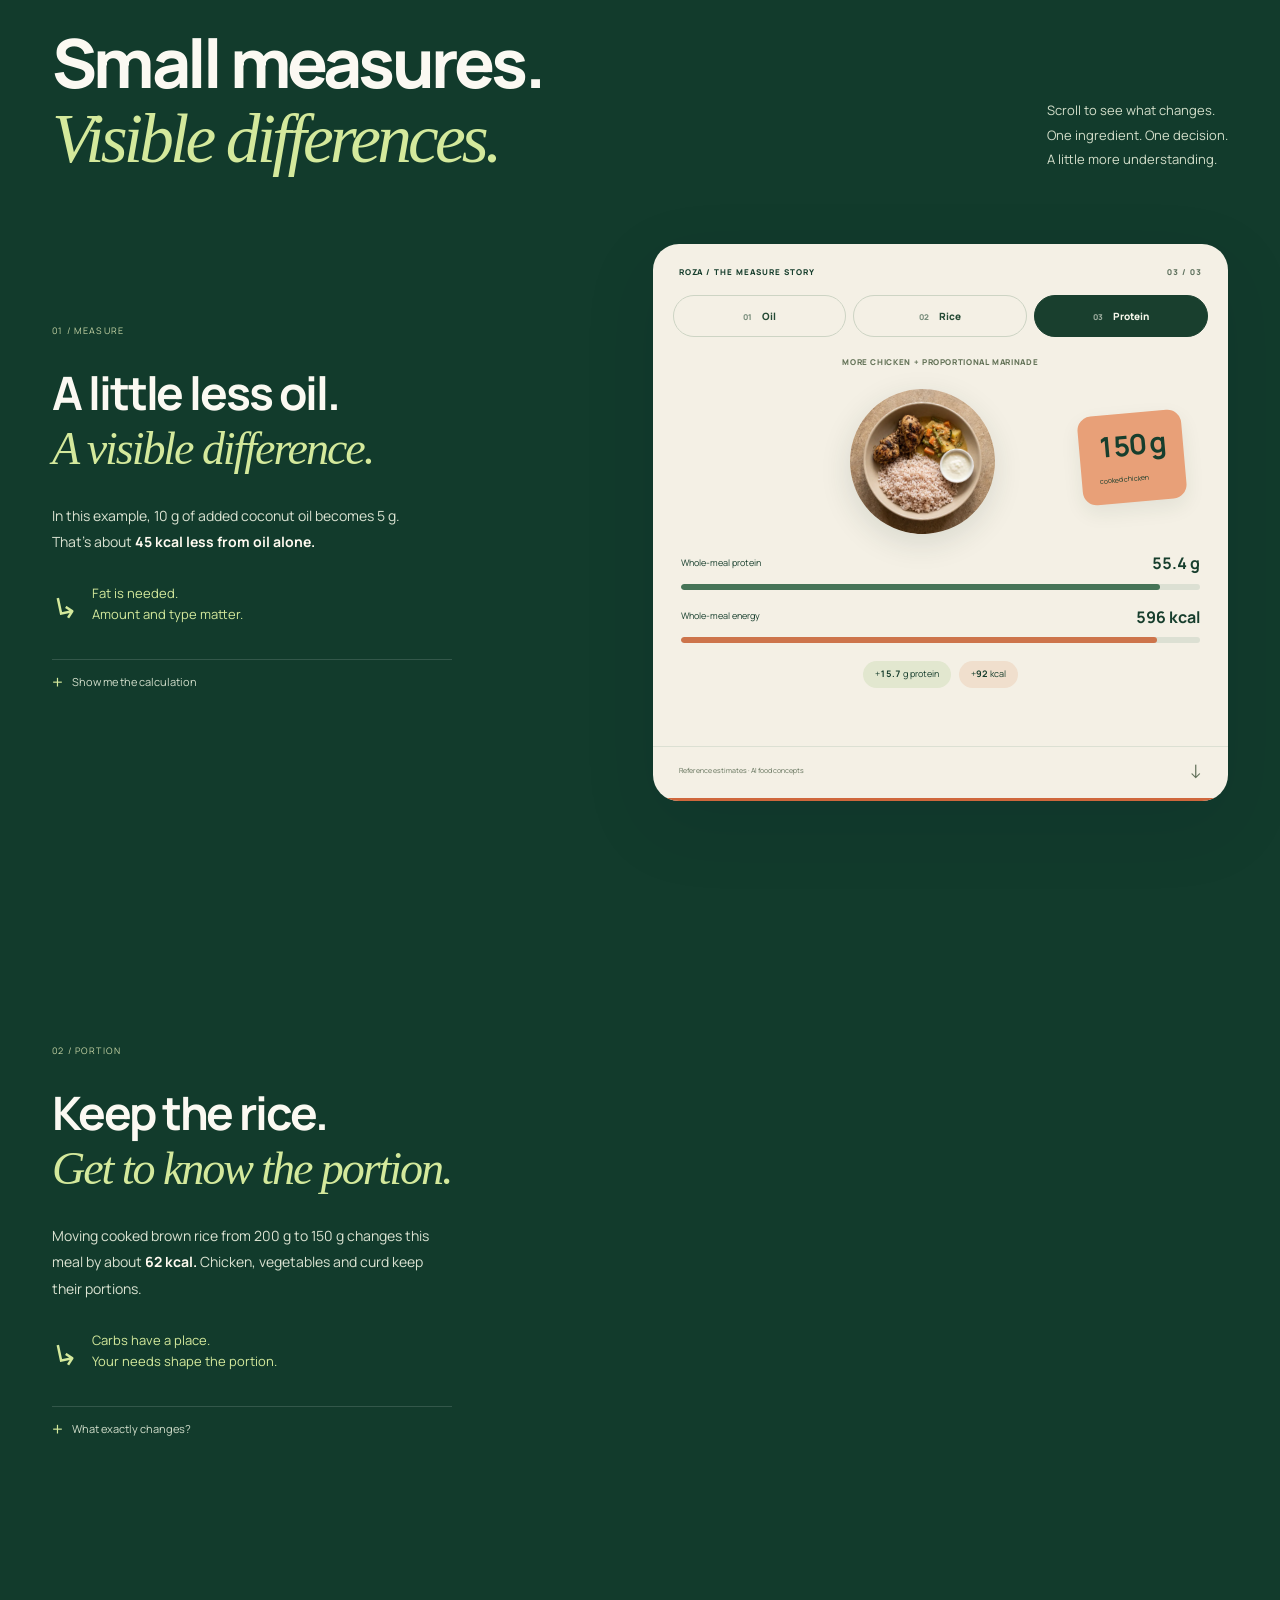
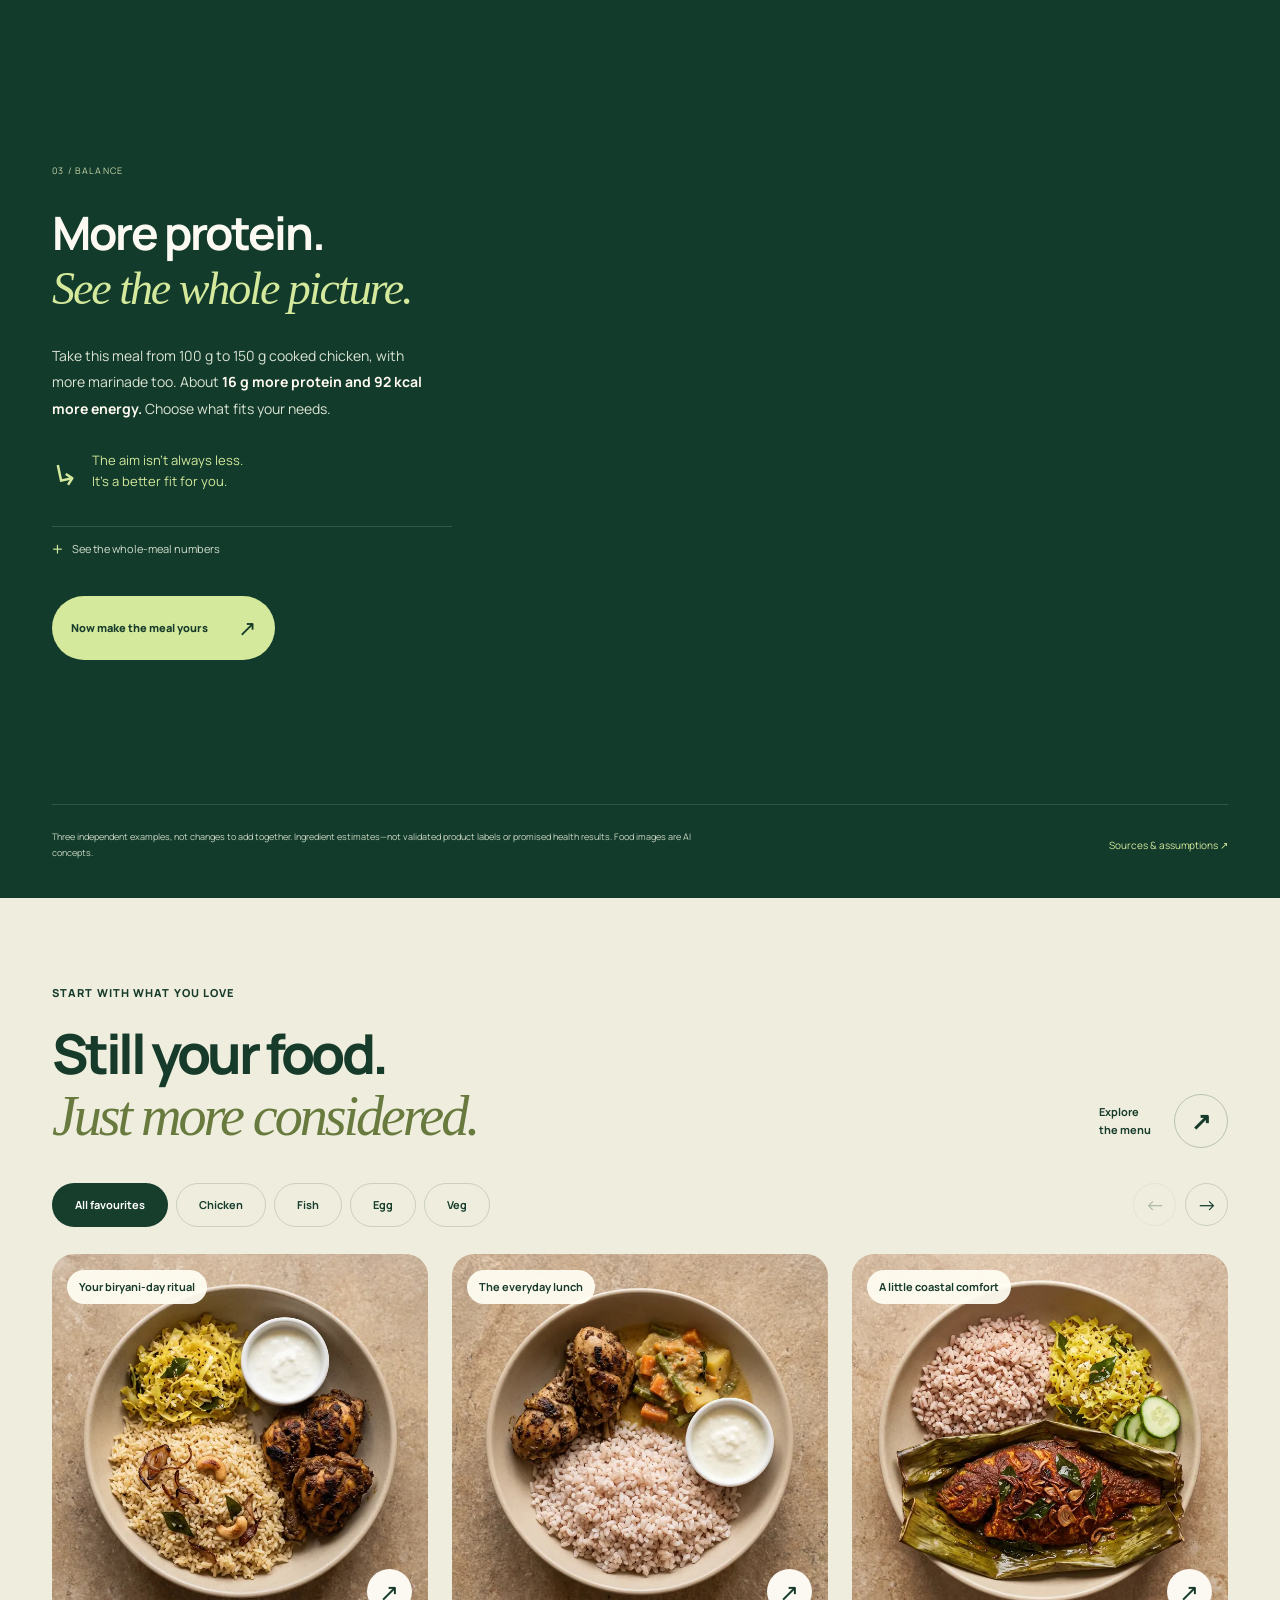
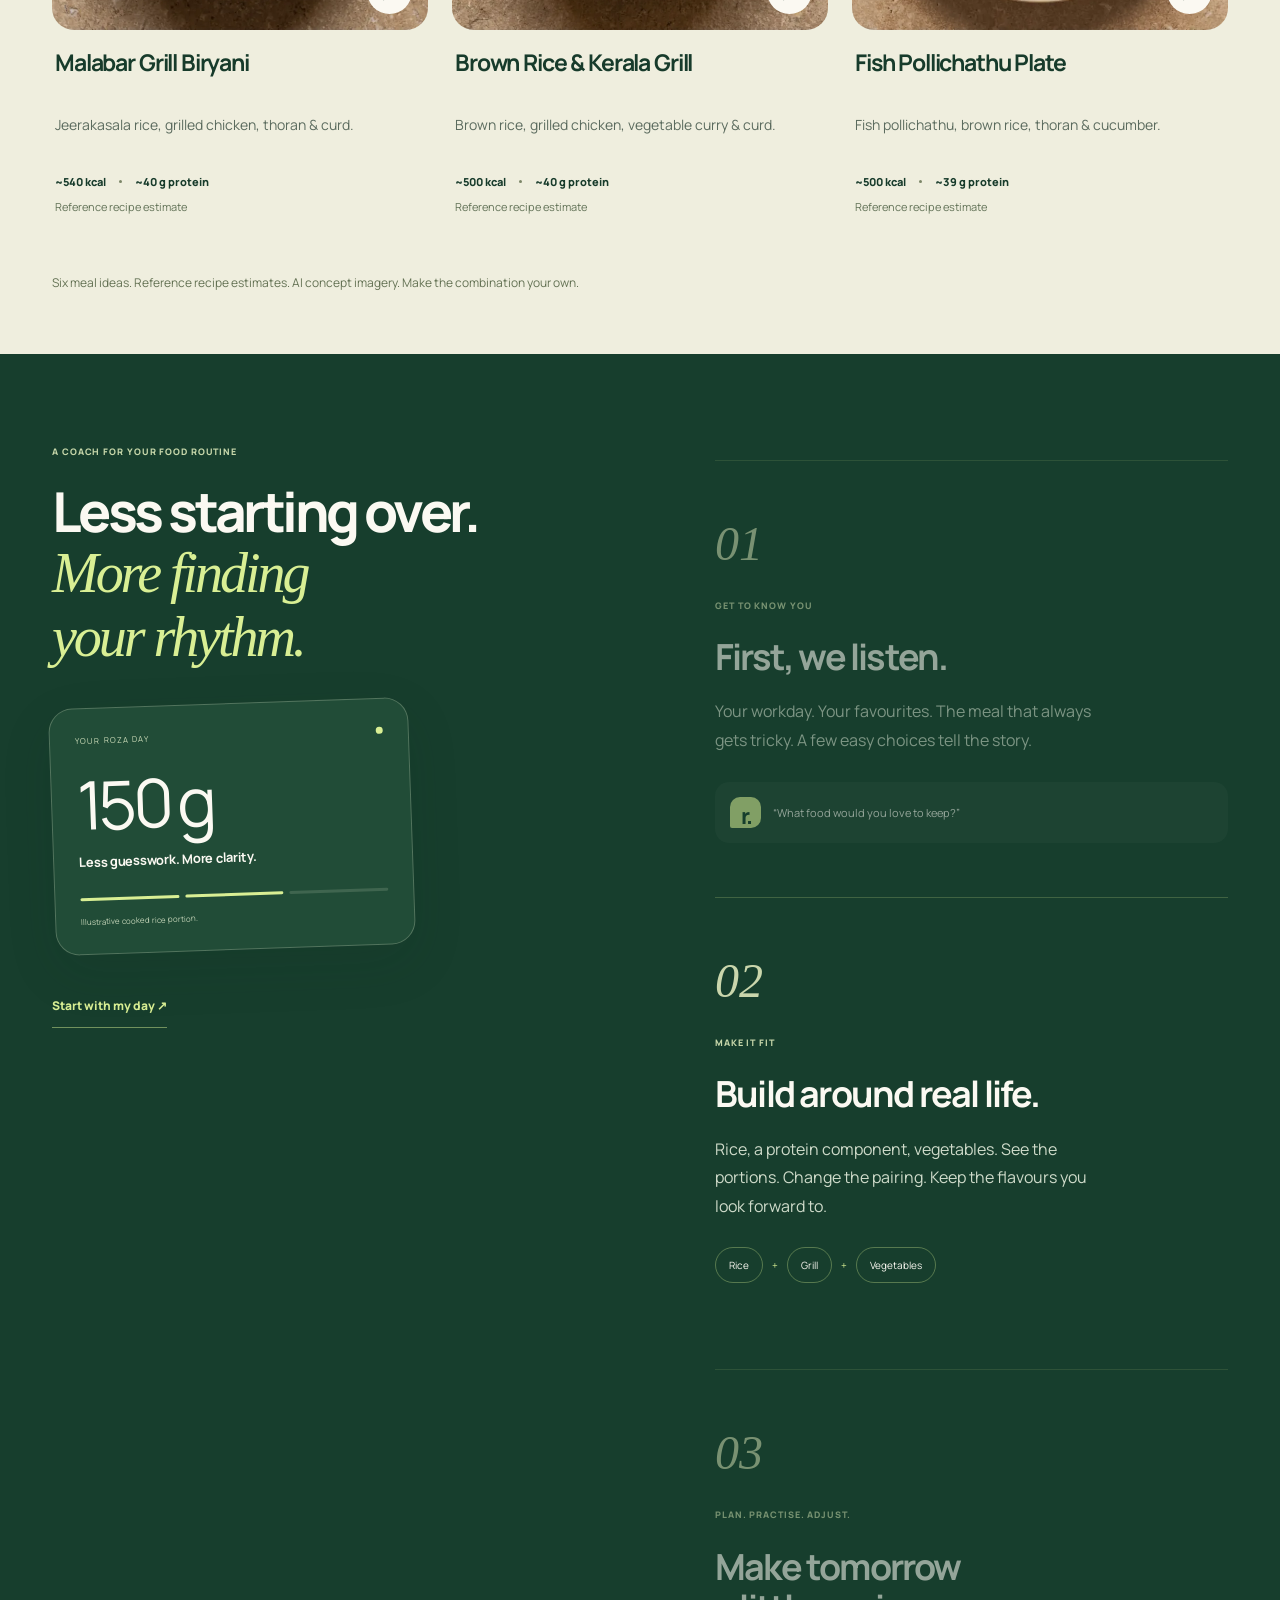
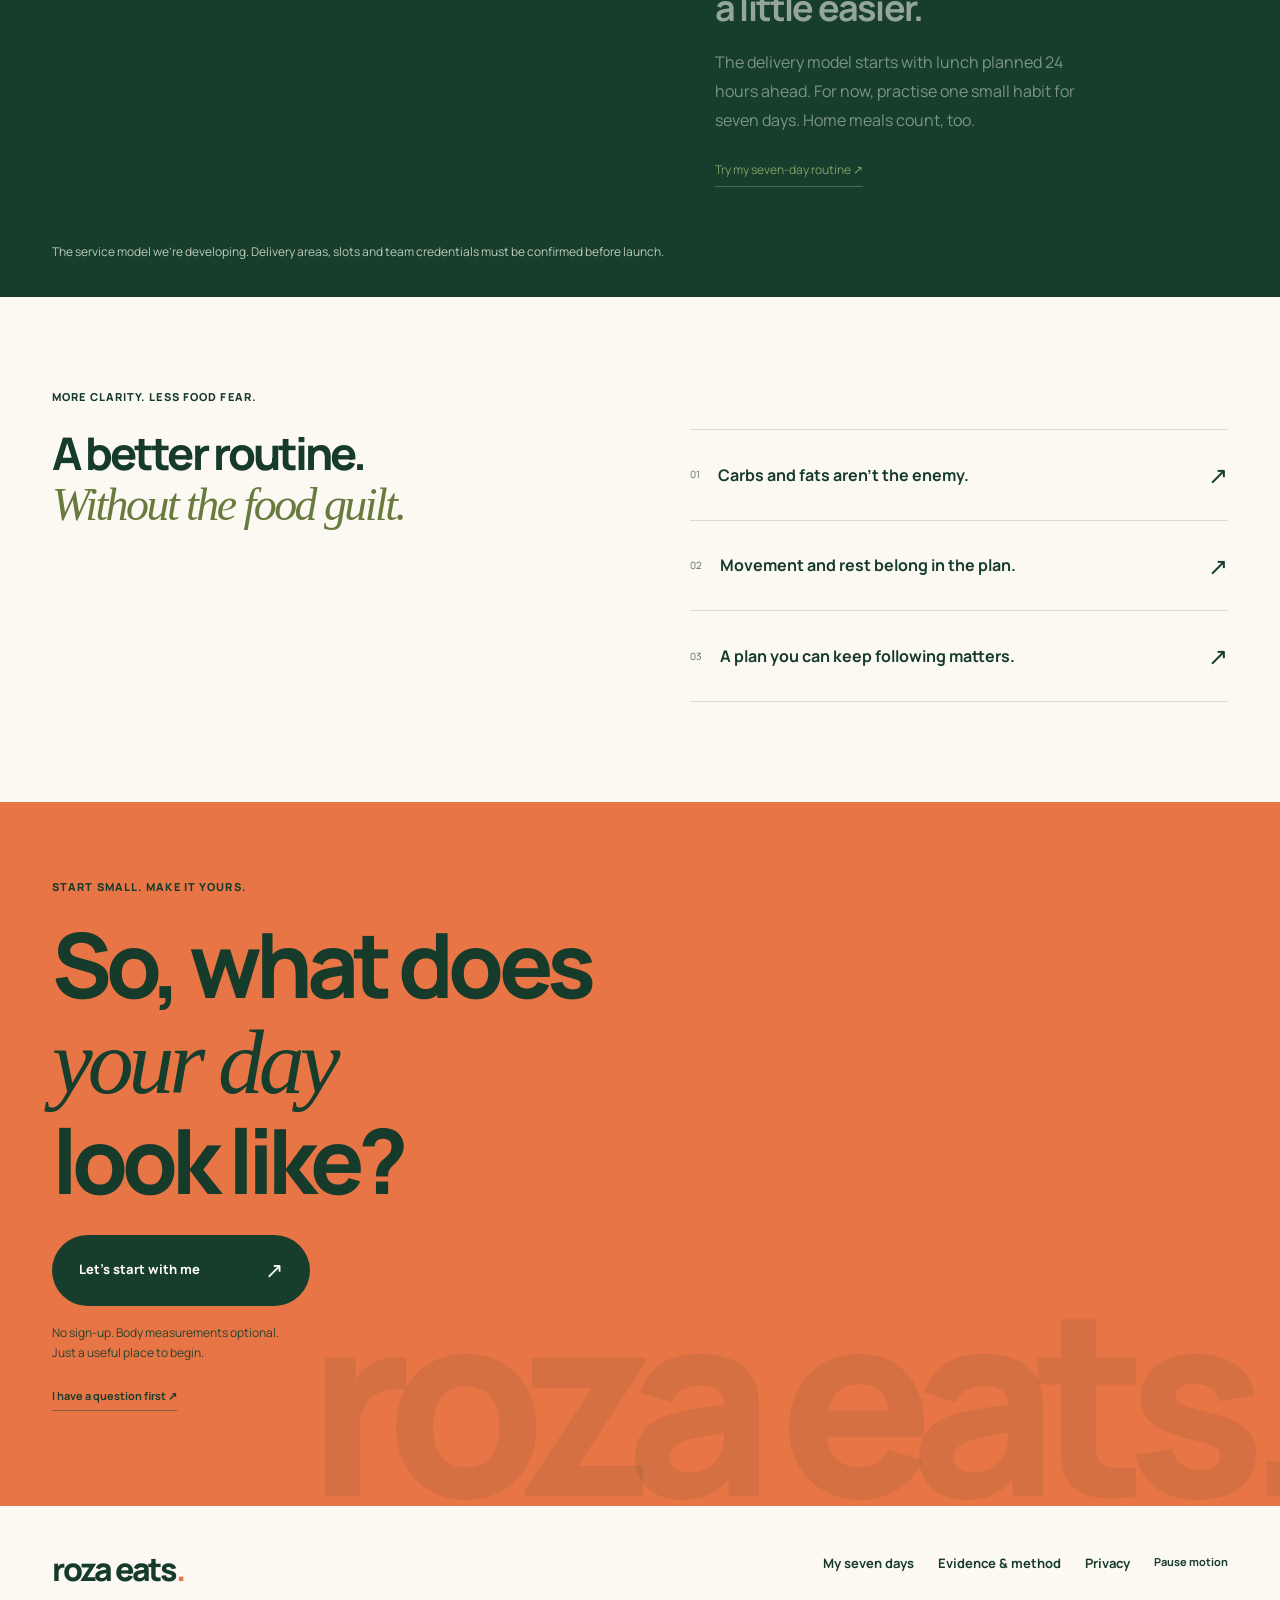
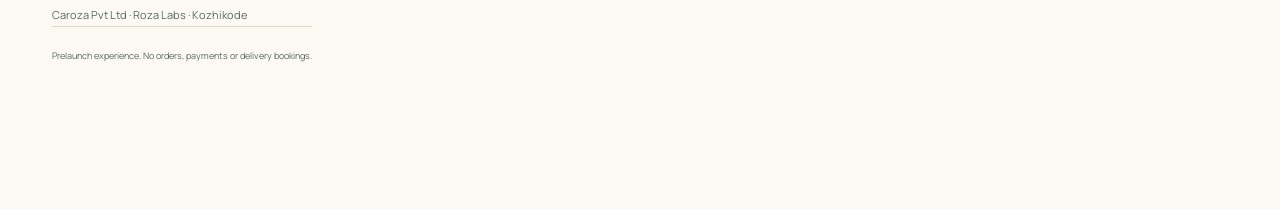
==== commit b6c76b40: "Carry award-informed design through the complete Roza journey" ====
--- a/index.html
+++ b/index.html
@@ -3,7 +3,7 @@
 <title>Roza Eats — A trainer for your food routine. Kozhikode.</title><meta name="description" content="Your Kerala food. A routine that fits you. Explore familiar meals, build your bowl and discover a practical food routine with Roza Eats, Kozhikode."><meta property="og:title" content="Your Kerala food. A routine that fits you."><meta property="og:description" content="Familiar meals, measured portions and a more personal food routine. Kozhikode early-access preview."><meta property="og:image" content="https://roshanmahamoodnk.github.io/roza-eats/images/hero-lunch-tray-nano.webp">
 <link rel="icon" href="favicon.svg"><link rel="preconnect" href="https://fonts.googleapis.com"><link rel="preconnect" href="https://fonts.gstatic.com" crossorigin><link href="https://fonts.googleapis.com/css2?family=Manrope:wght@400;500;600;700;800&family=Noto+Sans+Malayalam:wght@400;500;600;700&display=swap" rel="stylesheet"><link rel="stylesheet" href="routine.css?v=5"><script src="nutrition.js" defer></script><script src="routine-engine.js" defer></script><script src="site.js?v=5" defer></script>
 
-<link rel="stylesheet" href="experience.css?v=2"><script src="contact-config.js" defer></script><script src="experience.js?v=1" defer></script><link rel="stylesheet" href="scroll-lab.css?v=1"><script src="scroll-lab-model.js?v=1" defer></script><script src="scroll-lab.js?v=1" defer></script><link rel="stylesheet" href="journey.css?v=1"><script src="journey.js?v=1" defer></script></head>
+<link rel="stylesheet" href="experience.css?v=2"><script src="contact-config.js" defer></script><script src="experience.js?v=1" defer></script><link rel="stylesheet" href="scroll-lab.css?v=1"><script src="scroll-lab-model.js?v=1" defer></script><script src="scroll-lab.js?v=1" defer></script><link rel="stylesheet" href="journey.css?v=1"><script src="journey.js?v=1" defer></script><link rel="stylesheet" href="roza-ui.css?v=1"><script src="roza-ui.js?v=1" defer></script></head>
 <body class="experience-home"><a class="skip-link" href="#main">Skip to content</a><div class="scroll-progress" aria-hidden="true"></div>
 <header class="nav-shell"><a class="brand" href="index.html">roza eats<span>.</span><small>YOUR FOOD ROUTINE COACH</small></a><nav id="main-nav" aria-label="Main"><a href="#how" data-ml="എങ്ങനെ പ്രവർത്തിക്കും">How it feels</a><a href="menu.html" data-ml="മെനു">The menu</a><a href="evidence.html" data-ml="തെളിവുകൾ">The thinking</a></nav><div class="nav-actions"><button class="language-control" data-language>മലയാളം</button><a class="btn nav-cta" href="routine.html" data-ml="എന്നിൽ തുടങ്ങാം ↗">Let’s start with you ↗</a><button class="mobile-nav" aria-controls="main-nav" aria-expanded="false" aria-label="Open menu">☰</button></div></header>
 <main id="main">
--- a/roza-ui.css
+++ b/roza-ui.css
@@ -0,0 +1,140 @@
+/* Shared journey language. Food first; controls remain ordinary native controls. */
+:root{--ui-sage:#e9eedb;--ui-peach:#f6dfc9;--ui-lilac:#ece8f0;--ui-ink:#173e2d;--ui-note:#4e6252;--ui-radius:24px;--ui-ease:cubic-bezier(.2,.7,.25,1)}
+.btn,.button{font-size:14px;min-height:48px;line-height:1.5}
+.quiet-link{min-height:44px;display:inline-flex;align-items:center;font-size:13px}
+.nav-shell nav,.footer-links{font-size:13px}.language-control{font-size:13px;min-height:44px}
+.eyebrow,.exp-kicker,.question-label{font-size:11px;letter-spacing:.1em;line-height:1.8}
+.small-note,.quiz-helper,.coach-disclosure,.exp-food-disclosure,.exp-how-footnote,.week-disclaimer{font-size:12px;line-height:1.8}
+.image-credit,.exp-labs figcaption,.exp-portion-photo>small,.exp-hero-visual>figcaption{font-size:10px}
+:is(a,button,input,select,textarea,summary):focus-visible{outline:3px solid #a94c27;outline-offset:4px}
+:is(.builder-section,.week-focus) :is(a,button):focus-visible{outline-color:#f3b988}
+.exp-dock a,.exp-dock button{font-size:11px}.exp-dock span{font-size:inherit}
+.exp-hero-lead,.exp-portion-copy>p:not(.exp-kicker),.exp-story-step>p:not(.exp-kicker),.exp-labs-grid>div>p:not(.exp-kicker){font-size:16px;line-height:1.8}
+.exp-hero .small-note,.exp-lunch-ticket small,.exp-hero-note,.exp-finale .shell>p:not(.exp-kicker){font-size:12px;line-height:1.7}
+.exp-meal-info>p{font-size:14px;line-height:1.7}.exp-meal-info>small{font-size:11px}.exp-meal-image>span{font-size:11px}
+.exp-truth-rows a{font-size:16px;line-height:1.65}.exp-how details,.exp-labs details{font-size:14px}
+.exp-help-sheet{width:430px;padding:28px}.exp-help-top h2{font-size:22px}.exp-help-top small{font-size:12px}.exp-help-top>button{width:44px;min-height:44px;font-size:24px}
+.exp-help-content>p{font-size:15px;line-height:1.75}.exp-help-notice{font-size:13px;line-height:1.75;padding:16px;border-left:3px solid #67834f}
+.exp-help-options button{font-size:14px;min-height:64px;padding:16px 12px}.exp-help-more{font-size:12px;min-height:44px;display:inline-flex;align-items:center}
+.journey-route{padding-top:22px;padding-bottom:22px}.journey-route>span{font-size:10px}.journey-route li,.journey-route li a{font-size:12px}
+/* Menu: a photographed invitation, followed by one clear choice. */
+.menu-entry{display:grid;grid-template-columns:1.15fr .85fr;gap:68px;align-items:center;padding-top:36px;padding-bottom:52px}
+.menu-entry h1{font-size:clamp(42px,4.7vw,64px);line-height:1.08}.menu-entry .eyebrow{margin:22px 0 18px}
+.menu-entry>div>p:not(.eyebrow){font-size:16px;line-height:1.8;max-width:570px;margin-top:23px;color:var(--muted)}
+.menu-entry .menu-status{gap:7px;margin-top:22px}.menu-status .chip{font-size:11px;line-height:1.6}
+.menu-entry-actions{display:flex;gap:18px;flex-wrap:wrap;align-items:center;margin-top:27px}
+.menu-editorial-photo{margin:0;position:relative;border-radius:120px 24px 24px 24px;height:435px;background:#e3dfce;overflow:hidden}
+.menu-editorial-photo img{width:100%;height:100%;object-fit:cover;object-position:50% 62%}
+.menu-editorial-photo figcaption{position:absolute;bottom:18px;left:18px;right:18px;background:#fffdf5f2;padding:18px 20px;border-radius:16px;display:grid;gap:5px}
+.menu-editorial-photo b{font-size:22px;letter-spacing:-.04em;line-height:1.25}.menu-editorial-photo span{font-size:13px}.menu-editorial-photo small{font-size:10px;color:var(--ui-note)}
+.catalog-heading{display:flex;justify-content:space-between;gap:35px;align-items:end;padding:30px 0;border-top:1px solid var(--line)}
+.catalog-heading h2{font-size:37px}.catalog-heading .eyebrow{margin-bottom:12px}.catalog-heading>p{max-width:310px;font-size:14px;color:var(--ui-note);line-height:1.8}
+.catalog-tabs button{font-size:14px;min-height:46px}.catalog-status{font-size:12px;color:var(--ui-note);margin:-12px 0 23px}
+.menu-studio-page .food-grid{gap:34px 24px}.menu-studio-page .food-card{border-radius:22px;overflow:hidden;background:#fffcf4}
+.menu-studio-page .food-body{padding:22px}.menu-studio-page .food-body h3{font-size:28px;line-height:1.22;min-height:68px}
+.food-body>small{font-size:11px;line-height:1.7}.food-body>p{font-size:14px;line-height:1.8}.food-body .quiet-link{font-size:14px}
+.macro-estimate{font-size:10px!important;line-height:1.8!important}.food-macros>b span{font-size:12px}
+.food-body .quiet-link{width:100%;justify-content:space-between;border-top:1px solid var(--line);border-bottom:0;margin-top:20px;padding-top:14px}
+.studio-catalog>.small-note{font-size:12px}.menu-studio-page .food-badge{font-size:11px}
+/* Builder: one ingredient decision at a time, visible summary, optional workings. */
+.menu-studio-page .builder-section{border-radius:32px;margin:18px 24px 0;padding:50px 0}
+.menu-studio-page .builder-heading h2{font-size:48px;line-height:1.1}.builder-heading>p{font-size:15px;line-height:1.8}
+.builder-intro-image{height:112px;position:relative;overflow:hidden;border-radius:16px;margin-bottom:18px}.builder-intro-image img{width:100%;height:100%;object-fit:cover;object-position:50% 48%}
+.builder-intro-image>span{font-size:12px;line-height:1.6;max-width:80%;background:#173e2de8;padding:8px 12px;border-radius:9px}
+.builder-jumps a{font-size:13px;min-height:48px}.builder-jumps a span{font-size:11px}
+.builder-panel-head h3{font-size:23px;line-height:1.3}.builder-panel-head p{font-size:13px;line-height:1.7}.step-pill{font-size:12px}
+.component-option strong{font-size:15px;line-height:1.6}.component-option small{font-size:12px;line-height:1.7}.component-option{min-height:85px}
+.choice-pills button,.mini-pills button{min-height:44px;font-size:13px}.level-card strong{font-size:14px;line-height:1.5}.level-card small{font-size:12px;line-height:1.7}
+.portion-adjust>span,.spice-control>span{font-size:13px}.is-selected{box-shadow:inset 0 0 0 1px currentColor}
+.menu-studio-page .bowl-summary{position:sticky;top:108px;max-height:none;overflow:visible;border-radius:23px;display:block}
+.bowl-summary .summary-topline{border-radius:23px 23px 0 0}.summary-topline small,.summary-topline>span{font-size:11px}
+.bowl-summary .summary-food{height:130px;min-height:0;overflow:hidden}.summary-food>span{font-size:10px}
+.summary-content{padding:22px}.summary-content h3{font-size:25px;line-height:1.2}.summary-subtitle{font-size:13px;line-height:1.7}
+.estimate-label{font-size:10px;line-height:1.8}.estimate-note,.summary-preview,.builder-allergens,.oil-note small{font-size:12px;line-height:1.7}
+.pairing-insight p,.pairing-tip,.oil-note{font-size:13px;line-height:1.75}.model-link{font-size:13px;min-height:44px}
+.portion-detail{margin-top:20px;border-top:1px solid #cbd5c0;border-bottom:1px solid #cbd5c0}.portion-detail summary{font-size:13px;font-weight:750;cursor:pointer;min-height:48px;padding:12px 0}
+.portion-detail .bowl-portions{font-size:13px}.bowl-summary .summary-add{font-size:14px;min-height:50px}
+.plan-intro>p,.studio-support p:not(.eyebrow){font-size:15px;line-height:1.8}.plan-steps{font-size:13px}.delivery-card{border-radius:24px}
+.delivery-card label,.delivery-card legend,.delivery-area{font-size:13px}.delivery-card input,.delivery-card select{font-size:16px;min-height:48px}
+.field-hint,.order-status-note,.order-cutoff,.bag-saved,.bag-item-info p,.bag-item-info small{font-size:12px;line-height:1.8}
+.order-slots button{font-size:16px;min-height:60px}.order-slots small{font-size:11px}.bag-item-actions button,.quantity-control button{font-size:13px;min-height:44px;min-width:44px}
+.order-dialog{border-radius:26px}.order-dialog p,.order-dialog li{font-size:14px;line-height:1.8}.order-dialog .dialog-close{min-height:44px;min-width:44px}.order-dialog h2{font-size:38px}
+/* Coach: quiet surroundings, generous choices, and one next action. */
+.assessment-wrap{gap:55px}.coach-shell{padding:34px;border-radius:28px;box-shadow:0 18px 50px #173e2d06}
+.quiz-progress-top{font-size:11px;gap:20px}.quiz-progress-track{margin-bottom:26px;gap:7px}.quiz-progress-track span{height:5px}
+.question-intro{font-size:15px;line-height:1.8}.coach-shell h2{font-size:34px;line-height:1.2}
+.quiz-choice,.choice-list.two-col .quiz-choice{min-height:64px;padding:16px;gap:12px;border-radius:15px}
+.quiz-choice strong,.choice-list.two-col .quiz-choice strong,.question-group .quiz-choice strong{font-size:14px;line-height:1.6}
+.quiz-choice small{font-size:12px;line-height:1.7}.choice-mark{flex-shrink:0}.quiz-choice.selected{background:var(--ui-sage);border-color:var(--green);box-shadow:inset 0 0 0 1px var(--green)}
+.mini-question{font-size:14px;margin-top:27px;margin-bottom:13px}.question-group{padding-top:7px}
+.why-ask{font-size:13px;line-height:1.8}.why-ask summary{min-height:44px;display:list-item;align-content:center}.inline-info{font-size:14px;line-height:1.85;padding:19px;border-radius:15px}
+.inline-check{font-size:14px;line-height:1.75}.inline-check input{width:20px;height:20px;flex-shrink:0}.coach-response p{font-size:13px;line-height:1.8}
+.quiz-nav .btn{font-size:14px;min-height:48px}.quiz-back{font-size:13px;min-height:44px}.field-row label{font-size:13px}.field-row input,.coach-shell select{font-size:16px}
+.exp-companion>p:not(.exp-kicker){font-size:15px}.exp-companion-foot{font-size:12px}.exp-companion-steps{font-size:12px}
+.ui-enter .question-label,.ui-enter #question-heading,.ui-enter .question-intro{animation:ui-arrive .24s var(--ui-ease) both}
+/* Results: personal habit carries the visual weight, with the scope beside it. */
+.result-page .coach-shell{background:transparent;border:0;box-shadow:none;padding:12px 0 35px}.result-header{padding:10px 0 25px;margin-bottom:18px}.result-header h2{font-size:48px}
+.result-chips span{font-size:12px;padding:8px 13px}.snapshot-nav{display:flex;gap:12px;flex-wrap:wrap;padding:22px 0 0}
+.snapshot-nav a{font-size:13px;min-height:44px;padding:10px 16px;background:#fffdf5;border:1px solid #cbd4bf;border-radius:50px;font-weight:700}
+.result-two{grid-template-columns:1.3fr 1fr;gap:23px}.habit-card{background:var(--green);color:#fffdf5;padding:32px;border-radius:25px}.habit-card .question-label{color:#d9ef94}.habit-card h3{font-size:35px;line-height:1.14}.habit-card p,.habit-card li{font-size:15px;line-height:1.8;color:#ecf0e3}.habit-card ol{padding-left:20px}
+.energy-card{background:#fdfbf3;border-radius:25px;padding:30px;border-color:#cad3bd}.energy-card p{font-size:14px;line-height:1.8}.energy-card small{font-size:11px;line-height:1.7}.energy-card a{font-size:13px;min-height:44px;display:inline-flex;align-items:center}.energy-card>strong{font-size:33px;line-height:1.2}
+.practice-invite{background:var(--ui-peach);border:1px solid #e2c5a9;padding:28px;border-radius:25px}.practice-invite h3{font-size:30px}.practice-invite p{font-size:15px;line-height:1.8}.practice-invite small{font-size:12px;line-height:1.8}.practice-actions button{min-height:44px;font-size:13px}
+.result-section{margin-top:48px}.result-section>p,.result-movement p,.review-contact>p{font-size:14px;line-height:1.8}.result-meals .food-body{padding:20px}.result-meals .food-body>p{font-size:13px}.result-meals .food-body .quiet-link{font-size:13px}.review-contact{border-radius:24px;padding:28px;background:#fffdf5}
+.result-two,.result-section,.practice-invite{scroll-margin-top:115px}
+/* Week: the next repeatable action leads; entries are not a health score. */
+.week-main{padding-top:35px}.week-intro{gap:65px;margin-bottom:30px}.week-intro h1{font-size:clamp(38px,4.5vw,58px)}.week-intro>div>p:last-child{font-size:16px;line-height:1.8;margin-top:20px}
+.week-note{background:var(--ui-peach);border-color:#dfc4a8;transform:rotate(1deg);padding:22px}.week-note p{font-size:22px}.week-note small{font-size:12px;line-height:1.7;margin-top:14px}
+.week-focus{border-radius:25px;grid-template-columns:1fr 210px;gap:32px;margin-top:20px;padding:30px}.week-focus h2{font-size:36px;line-height:1.2}.week-focus p{font-size:15px;line-height:1.8}.week-focus .eyebrow{font-size:11px}.week-focus .week-meta{font-size:14px;color:#ecf5d1}
+.week-focus-links{display:flex;gap:18px;flex-wrap:wrap;margin-top:15px}.week-focus-links a{font-size:13px;min-height:44px;display:inline-flex;align-items:center;border-bottom:1px solid #afc28d}
+.week-count{padding-left:25px}.week-count strong{font-size:40px;letter-spacing:-.045em}.week-count>span,.week-count p{font-size:12px;line-height:1.8}
+.week-setup{margin-top:24px;scroll-margin-top:112px}.week-fields label{font-size:13px}.week-fields input,.week-fields select{font-size:15px;min-height:49px}
+.week-setup-bottom p,.week-track-title p{font-size:13px;line-height:1.8}.week-setup-bottom .btn{font-size:14px}.week-track-title{scroll-margin-top:120px}
+.week-grid{gap:9px}.week-day{border-radius:18px;padding:16px 11px}.week-day time{font-size:12px}.day-status{font-size:11px;line-height:1.6}.week-day button{font-size:12px;min-height:44px}.week-day .future-note{font-size:12px;line-height:1.8}.week-day.is-today{background:#f9eddd}
+.week-reflect{font-size:14px;line-height:1.8}.week-save{background:var(--ui-sage)}.week-save label{font-size:15px}.week-save p{font-size:13px;line-height:1.8}.week-tools .quiet-link{font-size:13px}.week-next p:not(.eyebrow){font-size:15px;line-height:1.8}
+/* Evidence: three clearly different kinds of information, not a wall of claims. */
+.evidence-page .subpage-head{padding-top:44px;padding-bottom:30px}.evidence-page .subpage-head h1{font-size:60px}.evidence-status{font-size:13px;line-height:1.8;background:var(--ui-lilac)}
+.evidence-key{display:grid;grid-template-columns:repeat(3,1fr);gap:16px;padding-top:10px;padding-bottom:28px}
+.evidence-key>a{position:relative;padding:25px 45px 25px 24px;border-radius:20px;background:var(--ui-sage);border:1px solid #d2d9c7}.evidence-key>a:nth-child(2){background:var(--ui-lilac);border-color:#d9d1df}.evidence-key>a:nth-child(3){background:var(--ui-peach);border-color:#e5cdb6}
+.evidence-key span{font-size:12px}.evidence-key h2{font-size:24px;line-height:1.2;letter-spacing:-.04em;margin:15px 0 10px}.evidence-key p{font-size:13px;line-height:1.8}.evidence-key b{position:absolute;right:20px;top:22px;font-size:24px;font-weight:500}
+.evidence-layout{grid-template-columns:220px minmax(0,1fr);gap:60px}.evidence-nav{font-size:13px;gap:8px}.evidence-nav a{padding:12px 10px;border-bottom:0;border-left:2px solid #d4dbc9;min-height:44px}.evidence-nav a[aria-current]{border-left:3px solid var(--green);background:var(--ui-sage);border-radius:0 10px 10px 0}
+.evidence-content section{padding:42px 0}.evidence-content h2{font-size:34px;line-height:1.2}.evidence-content p,.evidence-content li{font-size:16px;line-height:1.9}.evidence-content .method-box{padding:24px;background:#eeede5}.evidence-content .method-box code{font-size:13px;overflow-wrap:anywhere}
+.evidence-next{display:flex;justify-content:space-between;align-items:center;gap:40px;padding-top:40px;padding-bottom:65px;border-top:1px solid var(--line)}.evidence-next h2{font-size:44px}.evidence-next>div:last-child{display:grid;gap:12px}.evidence-next .quiet-link{justify-content:center}
+@keyframes ui-arrive{from{opacity:.55;transform:translateY(9px)}to{opacity:1;transform:none}}
+@media(hover:hover) and (prefers-reduced-motion:no-preference){html:not(.motion-off) .food-photo-new,html:not(.motion-off) .menu-editorial-photo img{transition:transform .45s var(--ui-ease)}html:not(.motion-off) .food-card>a:hover .food-photo-new{transform:scale(1.025)}html:not(.motion-off) .quiz-choice{transition:background .18s,border-color .18s}html:not(.motion-off) .evidence-key>a:hover{transform:translateY(-3px)}.evidence-key>a{transition:transform .2s}}
+@media(max-width:1000px){.menu-entry{gap:35px;grid-template-columns:1fr .8fr}.menu-editorial-photo{height:370px}.builder-layout{grid-template-columns:1fr}.menu-studio-page .bowl-summary{position:static;max-height:none}.evidence-layout{gap:30px;grid-template-columns:185px minmax(0,1fr)}.evidence-key h2{font-size:22px}.week-focus{grid-template-columns:1fr 190px}.nav-shell nav{gap:18px}.assessment-wrap{gap:30px}}
+@media(max-width:600px){
+ .btn,.button,.quiz-nav .btn{font-size:14px;min-height:48px}.language-control{font-size:12px}.nav-shell{padding-left:20px;padding-right:20px}.footer-links{font-size:12px;gap:15px}.footer-links button{min-height:44px}
+ .eyebrow,.exp-kicker,.question-label,.exp-location{font-size:10px}.small-note,.quiz-helper,.coach-disclosure,.exp-food-disclosure,.exp-how-footnote,.week-disclaimer{font-size:11px}
+ .exp-dock a,.exp-dock button,html[lang=ml] .exp-dock span{font-size:10px;line-height:1.5}.exp-dock{max-width:420px}.exp-dock svg{height:18px;width:18px}
+ .exp-hero-lead,html[lang=ml] .exp-hero-lead{font-size:15px;line-height:1.8;max-width:330px}.exp-hero .small-note,.exp-finale .shell>p:not(.exp-kicker){font-size:12px}.exp-lunch-ticket small{font-size:10px}.exp-meal-info>p{font-size:14px}.exp-meal-info>small{font-size:11px}.exp-meal-image>span{font-size:10px}
+ .exp-story-step>p:not(.exp-kicker),.exp-portion-copy>p:not(.exp-kicker),.exp-labs-grid>div>p:not(.exp-kicker){font-size:15px}.exp-story-chat,.exp-how .quiet-link,.exp-portion .quiet-link{font-size:13px}.exp-truth-rows a{font-size:14px}.exp-labs details{font-size:14px}.exp-labs figcaption{font-size:10px}
+ .exp-help-sheet{inset:auto 10px calc(88px + env(safe-area-inset-bottom)) 10px;width:auto;padding:22px;max-height:calc(100dvh - 110px)}.exp-help-top h2{font-size:19px}.exp-help-top small{font-size:11px}.exp-help-content h3{font-size:28px}.exp-help-content>p{font-size:14px}.exp-help-options button{font-size:14px}.exp-help-notice{font-size:12px}.exp-help-more{font-size:12px}
+ .journey-route{padding-top:17px;padding-bottom:17px}.journey-route li,.journey-route li a{font-size:11px}.journey-route>span{font-size:9px}
+ .menu-entry{display:flex;flex-direction:column;gap:28px;padding-top:26px;padding-bottom:30px}.menu-entry h1{font-size:43px}.menu-entry>div>p:not(.eyebrow){font-size:15px;margin-top:20px}.menu-entry .eyebrow{font-size:10px;margin-top:18px}.menu-status .chip{font-size:10px;padding:7px 10px}.menu-entry-actions{margin-top:22px;gap:12px}
+ .menu-entry{gap:0}.menu-entry>div{display:contents}.menu-entry .back-link{order:0;align-self:start}.menu-entry .eyebrow{order:1;align-self:start}.menu-entry h1{order:2;align-self:start}.menu-entry>div>p:not(.eyebrow){order:4}.menu-entry .menu-status{order:5;align-self:start}.menu-entry-actions{order:6;align-self:start}
+ .menu-editorial-photo{order:3;width:100%;height:240px;margin-top:25px;border-radius:65px 20px 20px 20px}.menu-editorial-photo figcaption{padding:7px 9px;bottom:10px;left:auto;right:10px;max-width:92%}.menu-editorial-photo b,.menu-editorial-photo span{display:none}
+ .menu-studio-page .bag-float{min-height:44px;padding:10px 15px;font-size:12px;gap:10px}.menu-studio-page .bag-float svg{width:19px;height:19px}
+ .catalog-heading{display:block;padding:25px 0}.catalog-heading h2{font-size:30px}.catalog-heading>p{font-size:14px;margin-top:15px}.menu-studio-page .catalog-tabs button{font-size:13px;min-height:46px}.catalog-status{font-size:11px;margin-top:-10px}
+ .menu-studio-page .food-grid{gap:28px}.menu-studio-page .food-body{padding:20px}.menu-studio-page .food-body h3{min-height:0;font-size:27px}.food-body>p{font-size:14px}.macro-estimate{font-size:10px!important}.studio-catalog>.small-note{font-size:11px}
+ .menu-studio-page .builder-section{margin:0 8px;border-radius:22px;padding:28px 0}.builder-section .section-shell{padding-left:16px;padding-right:16px}.menu-studio-page .builder-heading h2{font-size:35px}.builder-heading>p{font-size:14px}.builder-jumps{gap:6px}.builder-jumps a{font-size:12px;padding:9px 12px;gap:7px}.builder-jumps a span{font-size:10px}
+ .builder-intro-image{height:100px}.builder-intro-image>span{font-size:11px}.builder-panel-head h3{font-size:21px}.builder-panel-head p{font-size:12px}.level-card strong{font-size:13px}.level-card small{font-size:11px}.component-option strong{font-size:14px}.component-option small{font-size:12px}.choice-pills button,.mini-pills button{font-size:12px}.portion-adjust>span{font-size:12px}
+ .bowl-summary .summary-food{height:170px}.summary-content{padding:21px}.summary-content h3{font-size:27px}.estimate-note,.summary-preview,.builder-allergens,.oil-note small{font-size:12px}.summary-content .summary-add{font-size:14px}.order-dialog{padding:25px 20px}.order-dialog h2{font-size:31px}.order-dialog p,.order-dialog li{font-size:13px}
+ .assessment-wrap{padding:0 16px;margin-top:22px}.assessment-page .exp-companion h1{font-size:27px}.assessment-page .exp-companion .exp-kicker{font-size:10px}.coach-shell{padding:24px 19px;border-radius:24px}.coach-shell h2{font-size:28px;line-height:1.25}.question-intro{font-size:14px}.quiz-progress-top{font-size:10px;gap:12px}.question-label{font-size:10px}
+ .choice-list[data-choice-group=area],.choice-list[data-choice-group=challenge]{grid-template-columns:1fr}.choice-list[data-choice-group=area] .quiz-choice,.choice-list[data-choice-group=challenge] .quiz-choice,.quiz-choice,.choice-list.two-col .quiz-choice{padding:15px;min-height:62px;gap:12px}
+ .choice-list[data-choice-group=area] .quiz-choice strong,.choice-list[data-choice-group=challenge] .quiz-choice strong,.quiz-choice strong,.choice-list.two-col .quiz-choice strong,.question-group .quiz-choice strong{font-size:14px}.choice-list[data-choice-group=favourites] .quiz-choice strong{font-size:13px}.choice-list[data-choice-group=favourites] .quiz-choice{padding:12px;min-height:60px}.quiz-choice small{font-size:12px}.choice-mark{width:21px;height:21px}
+ .why-ask{font-size:12px;margin:12px 0 18px}.coach-response p{font-size:12px}.quiz-helper{font-size:11px}.inline-info,.inline-check{font-size:13px}.quiz-nav{gap:12px}.quiz-nav .btn{min-width:145px}.mini-question{font-size:14px}.coach-disclosure{font-size:11px}
+ .result-page .coach-shell{padding:6px 4px 30px}.result-header h2{font-size:34px}.result-header .result-mark{width:48px;height:48px;font-size:30px}.result-header{gap:12px}.result-chips span{font-size:11px}.snapshot-nav{gap:7px}.snapshot-nav a{font-size:11px;padding:9px 12px}.result-two{grid-template-columns:1fr;gap:18px}.habit-card,.energy-card{padding:25px 22px}.habit-card h3{font-size:30px}.habit-card p,.habit-card li{font-size:14px}.energy-card>strong{font-size:30px}.energy-card p{font-size:14px}.practice-invite{padding:25px 22px}.practice-invite h3{font-size:28px}.practice-invite p{font-size:14px}.practice-invite small{font-size:11px}.practice-actions .btn{width:100%}.result-section>h3{font-size:27px}.result-section>p,.result-movement p{font-size:14px}.review-contact{padding:25px 22px}.review-contact>p{font-size:14px}
+ .week-main{padding-top:26px}.week-intro{margin-bottom:26px}.week-intro h1{font-size:42px}.week-intro>div>p:last-child{font-size:15px}.week-note{margin-top:22px;padding:20px}.week-note p{font-size:21px}.week-note small{font-size:11px}.week-focus{display:block;padding:25px 22px}.week-focus h2{font-size:31px}.week-focus p{font-size:14px}.week-focus .week-meta{font-size:13px}.week-focus-links{gap:12px}.week-focus-links a{font-size:12px}.week-count{display:grid;grid-template-columns:auto 1fr;gap:3px 13px;padding:18px 0 0;margin-top:20px}.week-count strong{grid-row:1/3;font-size:33px;align-self:center}.week-count>span{font-size:12px}.week-count p{font-size:11px;margin-top:0;line-height:1.7}
+ .week-fields{grid-template-columns:1fr 1fr;gap:18px 12px}.week-fields label{font-size:12px}.week-fields input,.week-fields select{font-size:16px}.week-setup-bottom p,.week-track-title p{font-size:13px}.week-day time{font-size:12px}.day-status{font-size:12px}.week-day button,html[lang=ml] .week-day button{font-size:12px;min-height:48px;padding:9px 6px}.week-day .future-note{font-size:13px}.week-save label{font-size:14px}.week-save p{font-size:12px}.week-tools .btn{font-size:13px}.week-reflect{font-size:13px}
+ .evidence-page .subpage-head{padding-top:28px}.evidence-page .subpage-head h1{font-size:42px}.evidence-page .subpage-head>p:not(.eyebrow){font-size:15px}.evidence-status{font-size:12px;padding:18px}
+ .evidence-key{grid-template-columns:1fr;gap:10px;padding-top:0;padding-bottom:20px}.evidence-key>a{padding:20px 45px 20px 58px;border-radius:17px}.evidence-key span{position:absolute;left:20px;top:22px}.evidence-key h2{font-size:22px;margin:0 0 8px}.evidence-key p{font-size:13px}.evidence-key b{top:18px;right:18px}
+ .evidence-layout{display:block;padding-top:10px}.evidence-nav{display:flex;flex-direction:row;flex-wrap:nowrap;overflow-x:auto;gap:8px;margin-bottom:18px;padding-bottom:10px;scrollbar-width:thin}.evidence-nav a{flex:0 0 auto;font-size:12px;max-width:220px;border:1px solid #ced7c4;border-radius:30px;padding:10px 15px}.evidence-nav a[aria-current]{border:1px solid var(--green);border-radius:30px}.evidence-content section{padding:30px 0}.evidence-content h2{font-size:29px}.evidence-content p,.evidence-content li{font-size:15px;line-height:1.9}.evidence-content .method-box{padding:19px}.evidence-content .method-box code{font-size:12px}
+ .evidence-next{display:block;padding-top:30px;padding-bottom:40px}.evidence-next h2{font-size:36px}.evidence-next>div:last-child{margin-top:25px;justify-items:start}.evidence-next .quiet-link{justify-content:start}
+ html[lang=ml] .menu-entry h1,html[lang=ml] .week-intro h1,html[lang=ml] .evidence-page .subpage-head h1{font-size:32px;line-height:1.5}html[lang=ml] .coach-shell h2,html[lang=ml] .assessment-page .exp-companion h1{font-size:25px;line-height:1.5}html[lang=ml] .catalog-heading h2,html[lang=ml] .habit-card h3,html[lang=ml] .week-focus h2{font-size:26px;line-height:1.5}html[lang=ml] .evidence-key h2{font-size:21px;line-height:1.5}html[lang=ml] .exp-help-top h2{font-size:18px}
+}
+html[lang=ml] em{font-family:var(--font);font-style:normal;line-height:1.5}html[lang=ml] .menu-editorial-photo b{font-size:19px;line-height:1.6}
+html.motion-off .ui-enter *,html.motion-off .food-photo-new,html.motion-off .menu-editorial-photo img,html.motion-off .evidence-key>a{animation:none!important;transition:none!important;transform:none}
+@media(prefers-reduced-motion:reduce){.ui-enter *,.food-photo-new,.menu-editorial-photo img,.evidence-key>a{animation:none!important;transition:none!important;transform:none}}
+@media print{.snapshot-nav,.menu-entry-actions,.evidence-next,.week-focus-links{display:none!important}.habit-card,.week-focus{background:white;color:#173e2d}.habit-card p,.habit-card li,.habit-card .question-label{color:#173e2d}.result-page .coach-shell{padding:0}.evidence-key{break-inside:avoid}.bowl-summary{position:static!important}.week-count{display:block}}
+
+.exp-micro{font-size:12px;line-height:1.8}
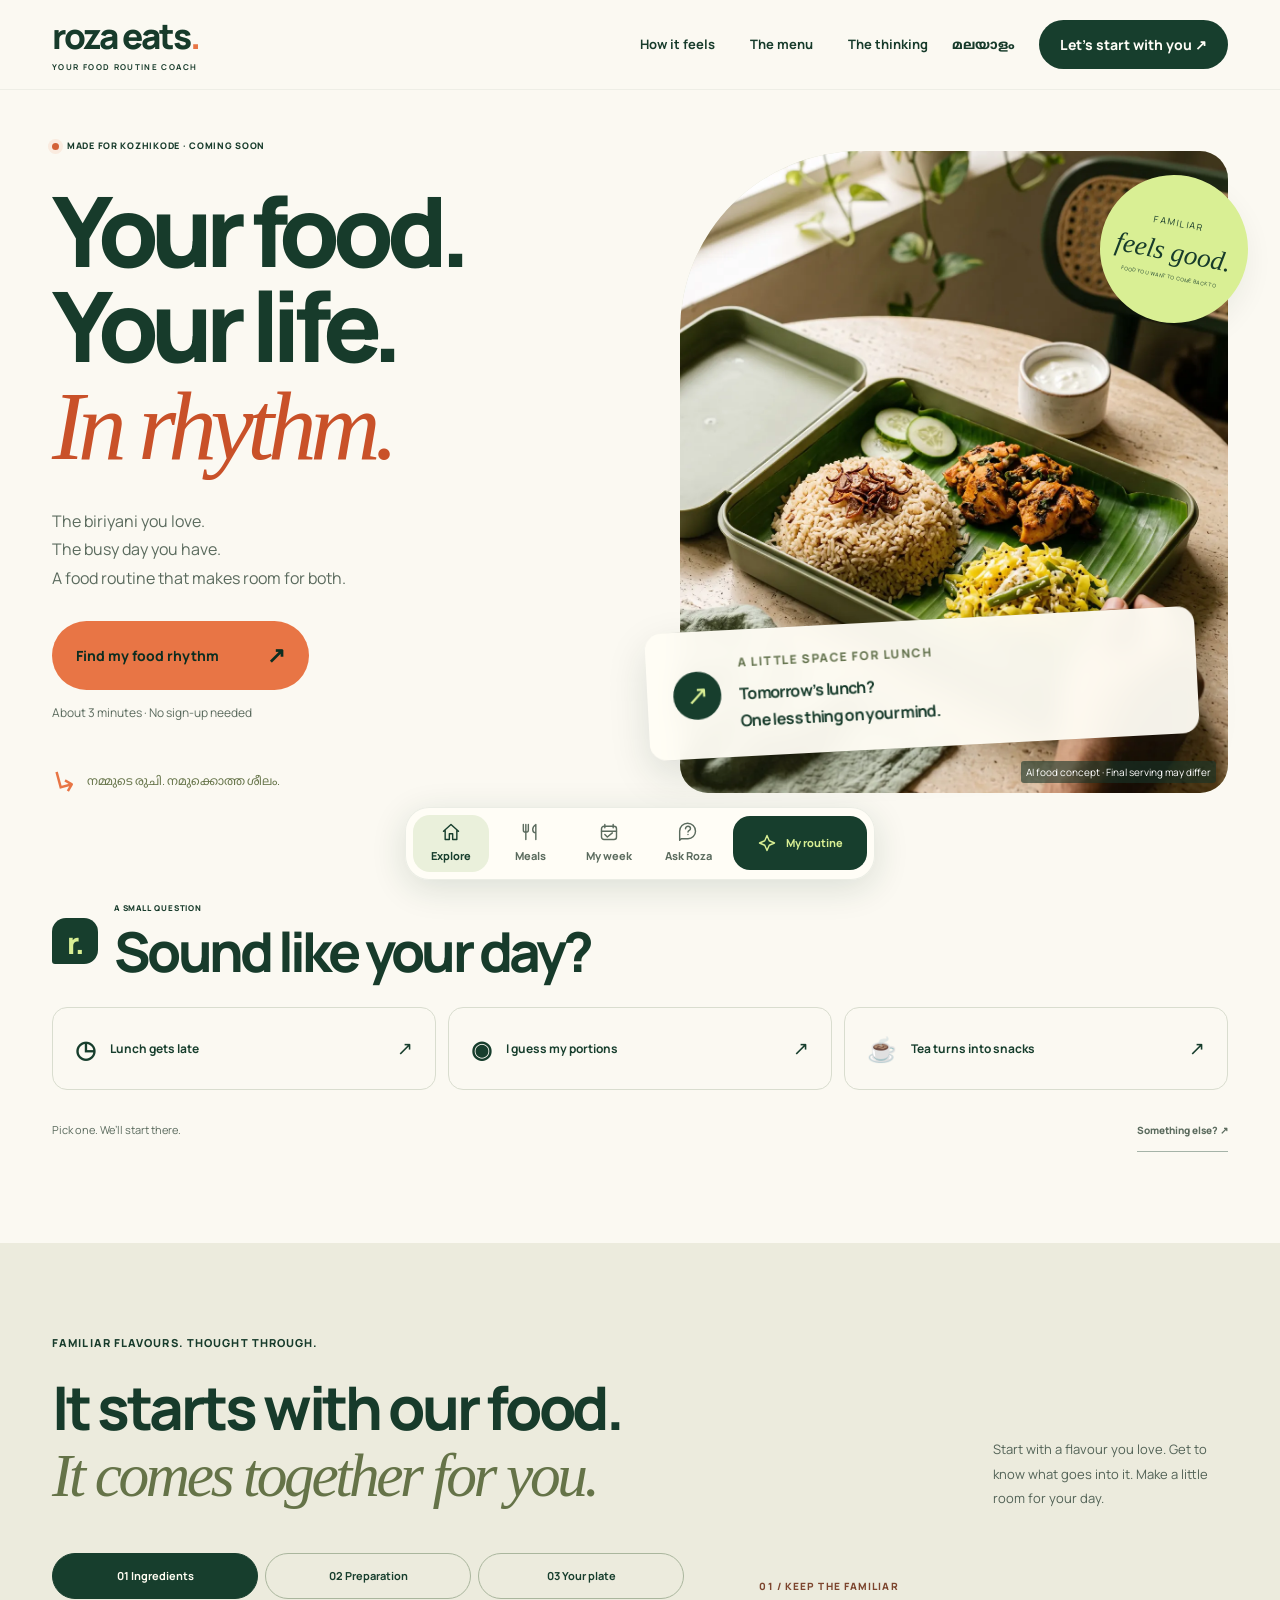
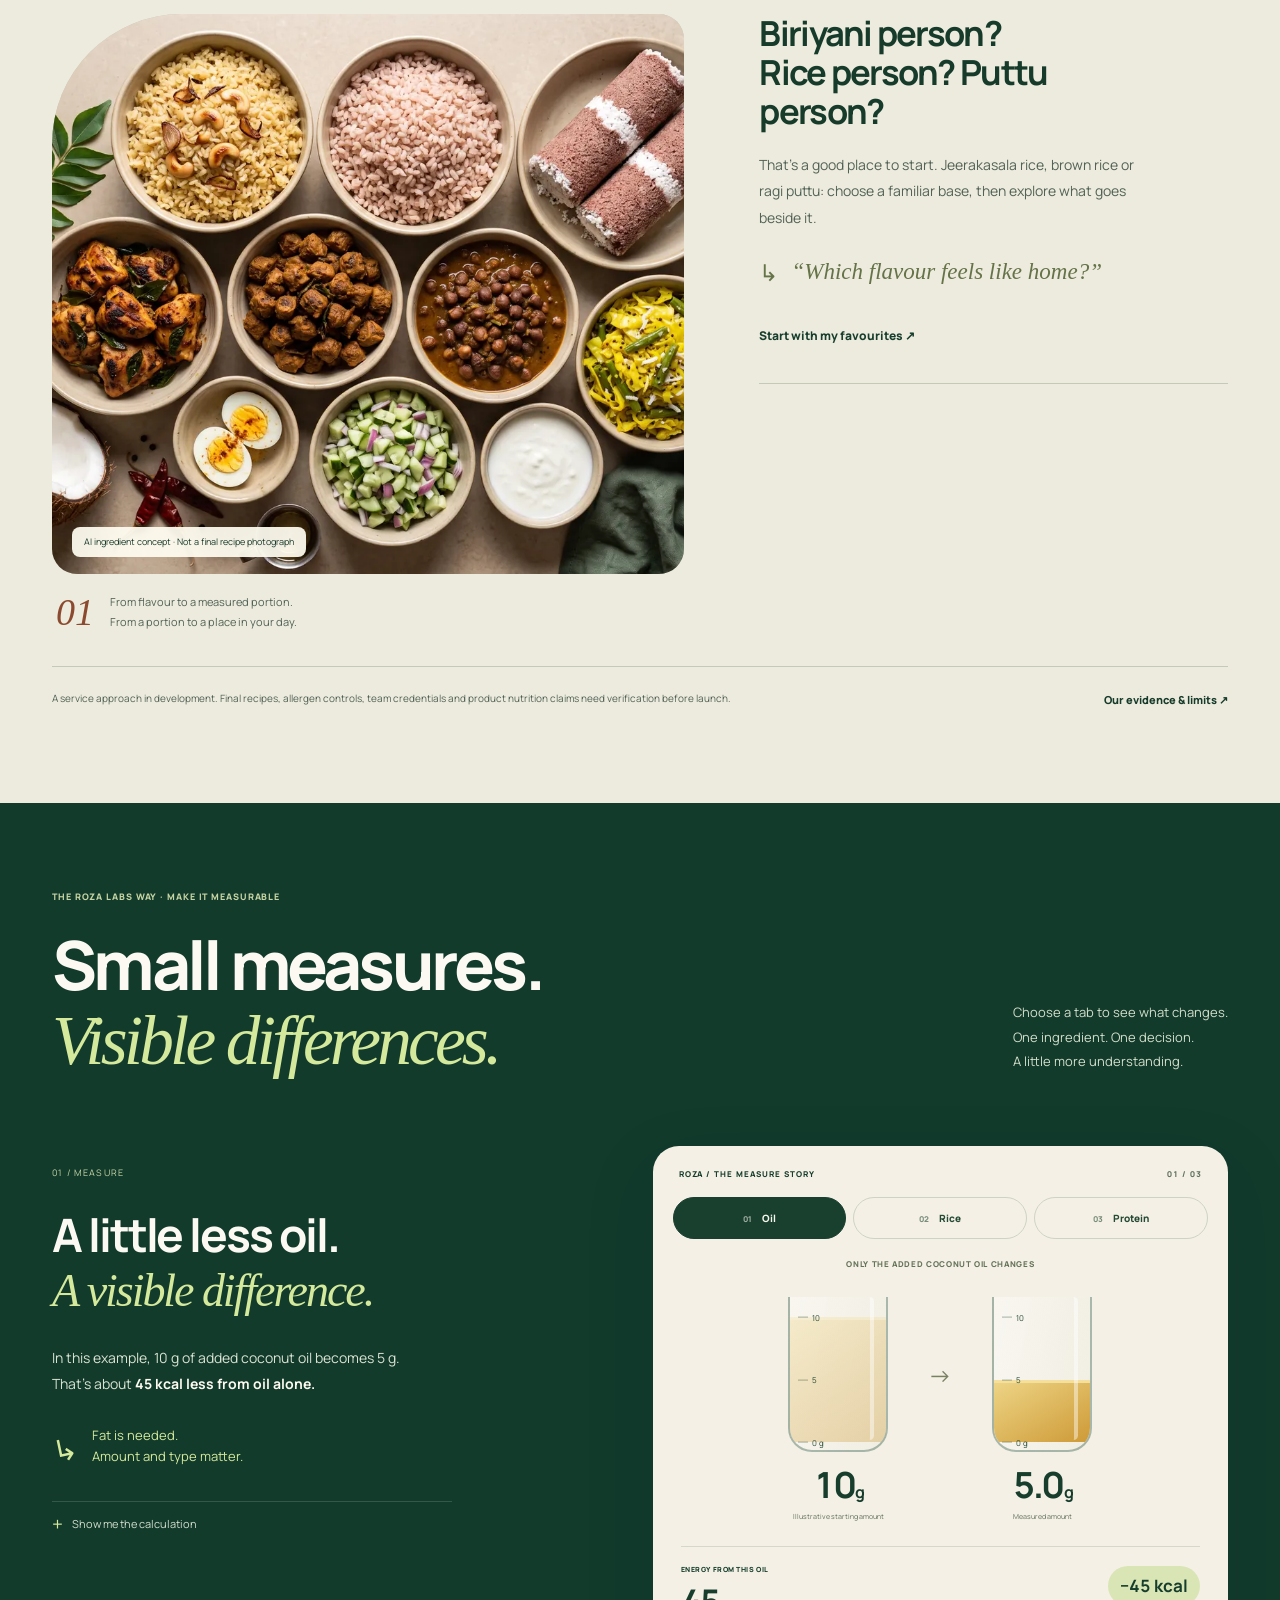
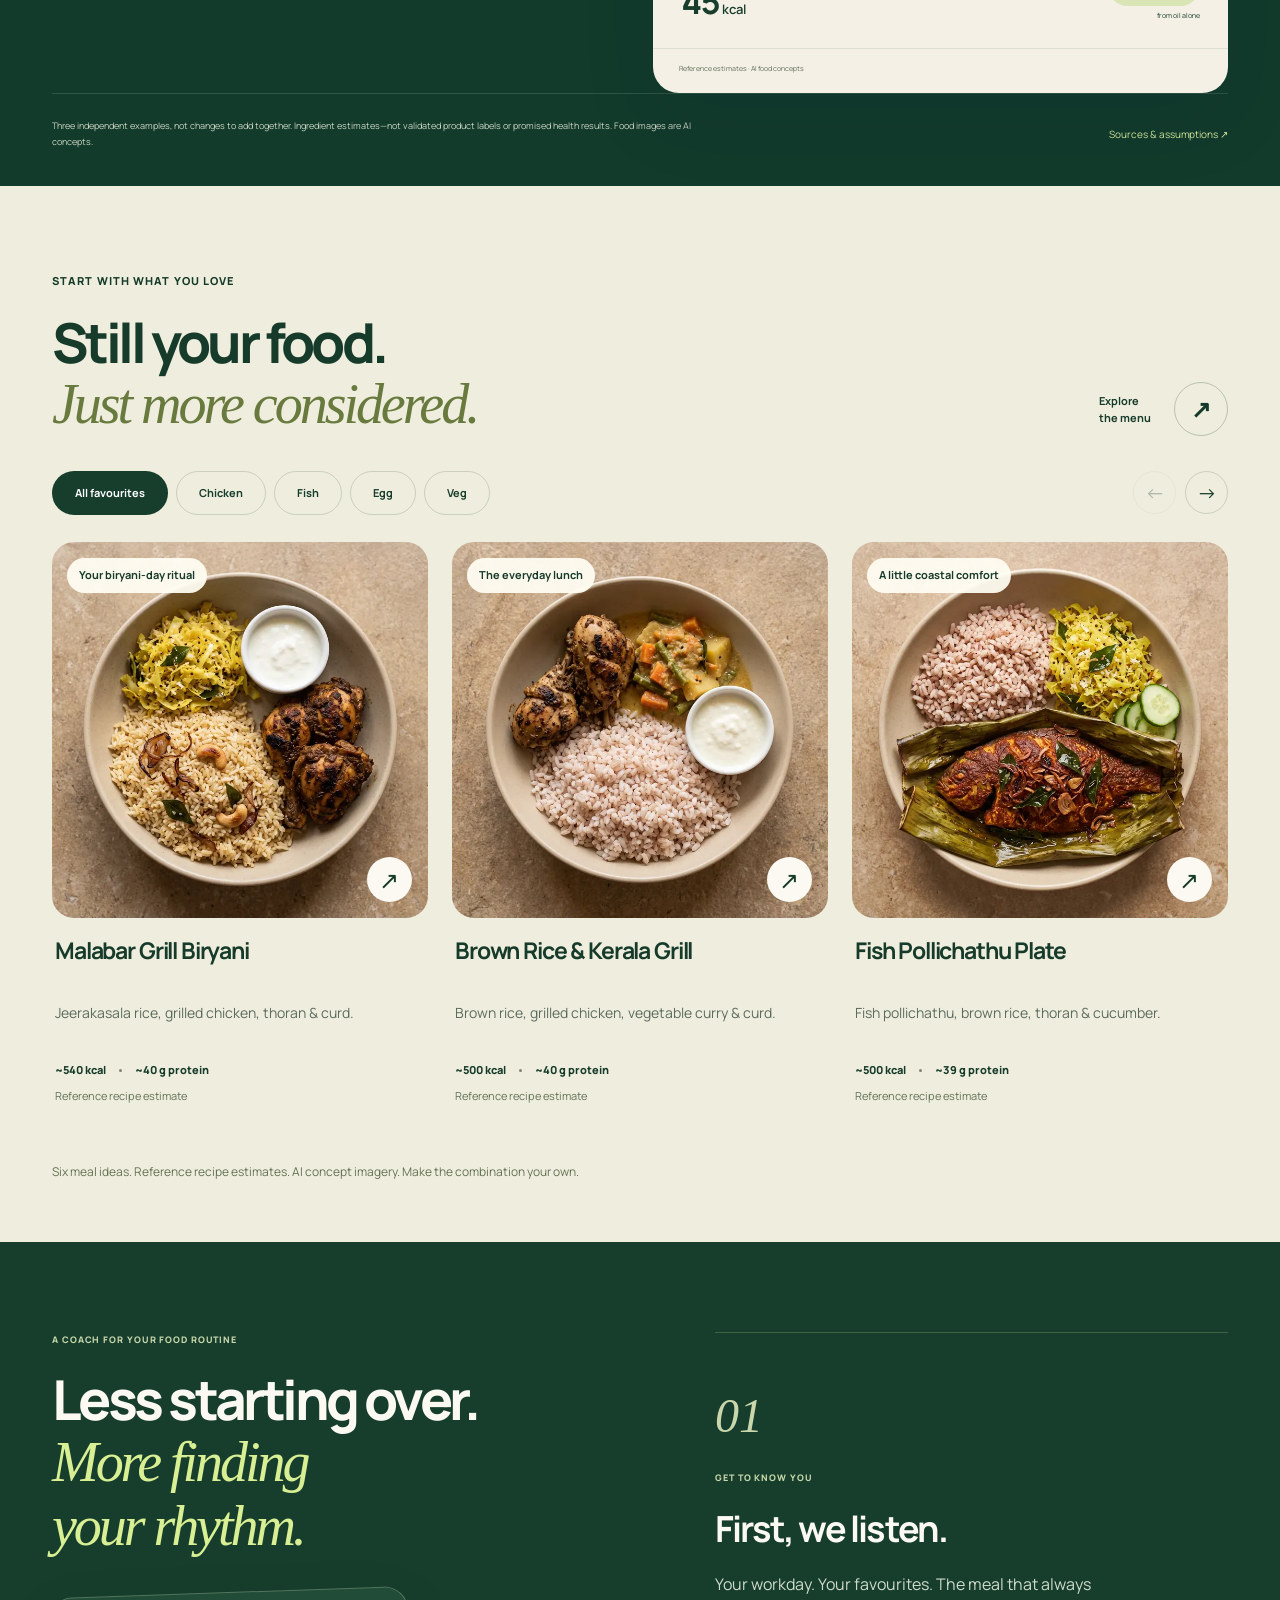
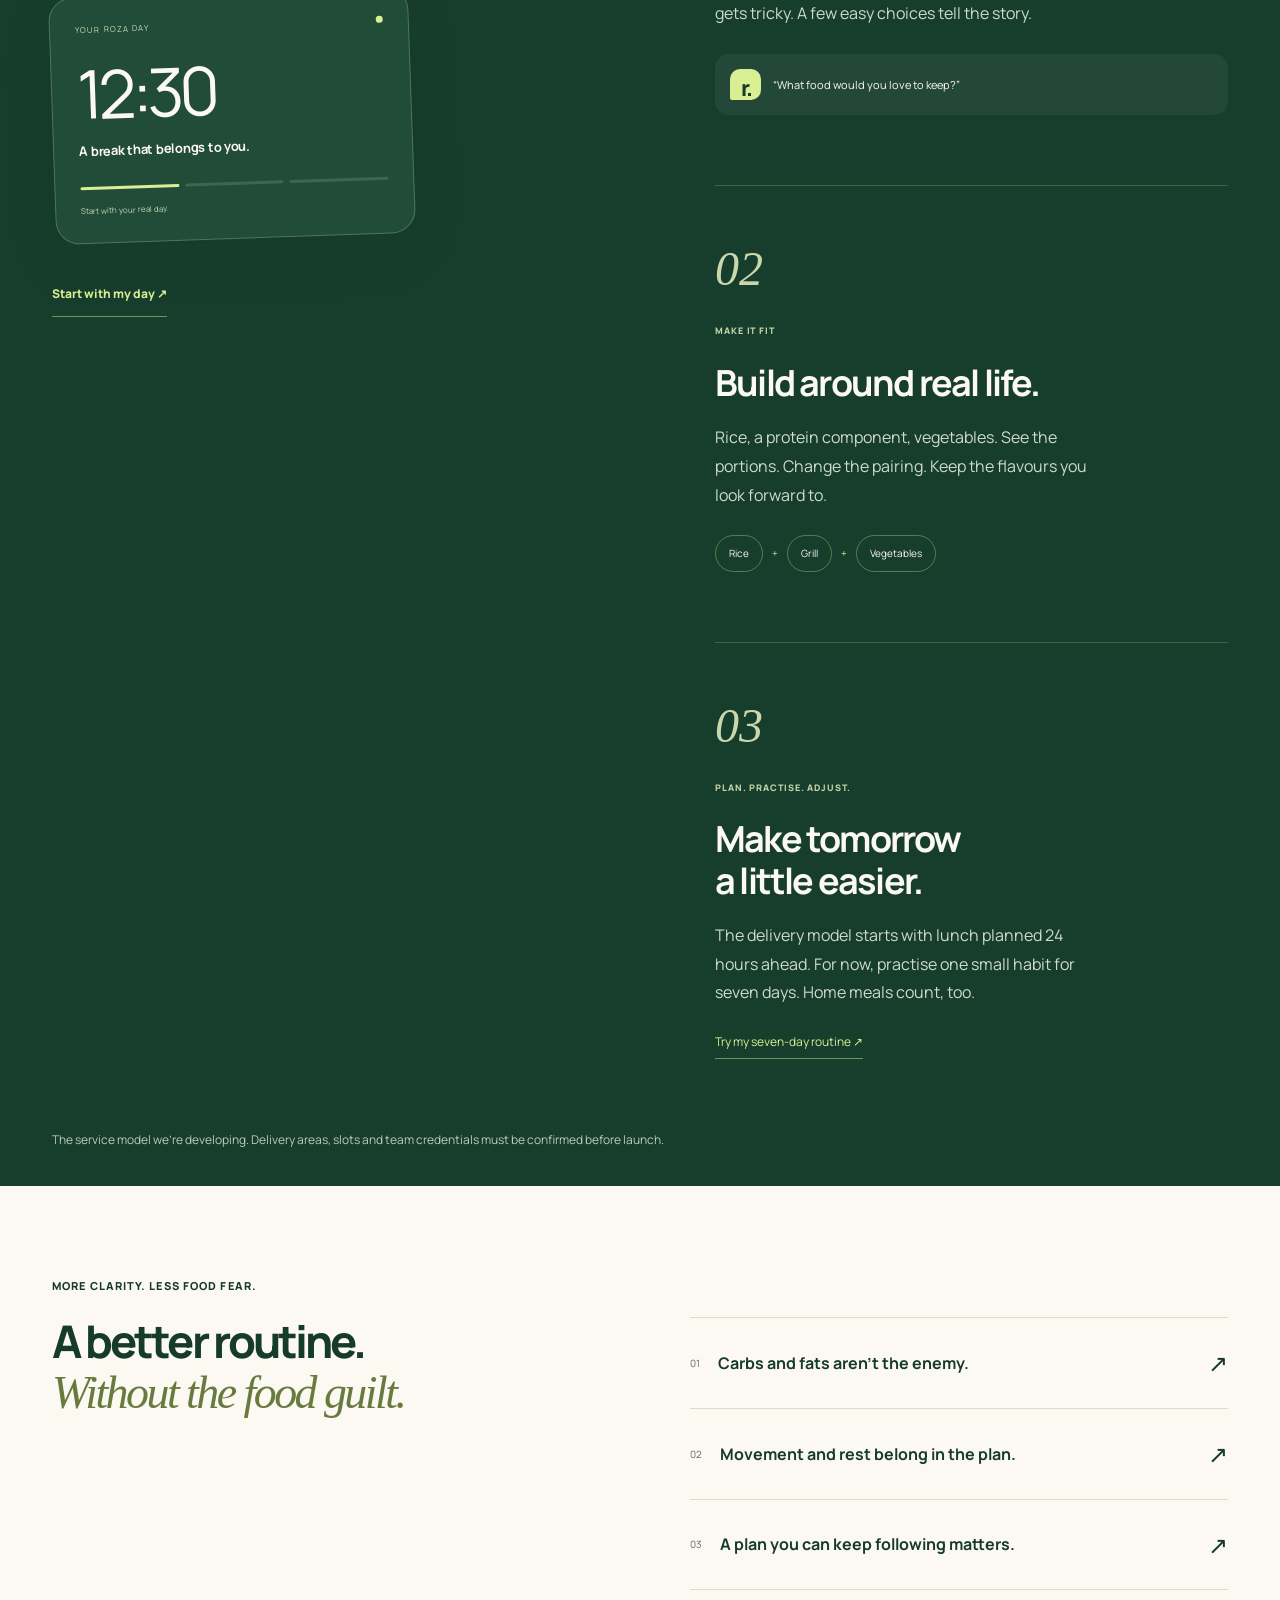
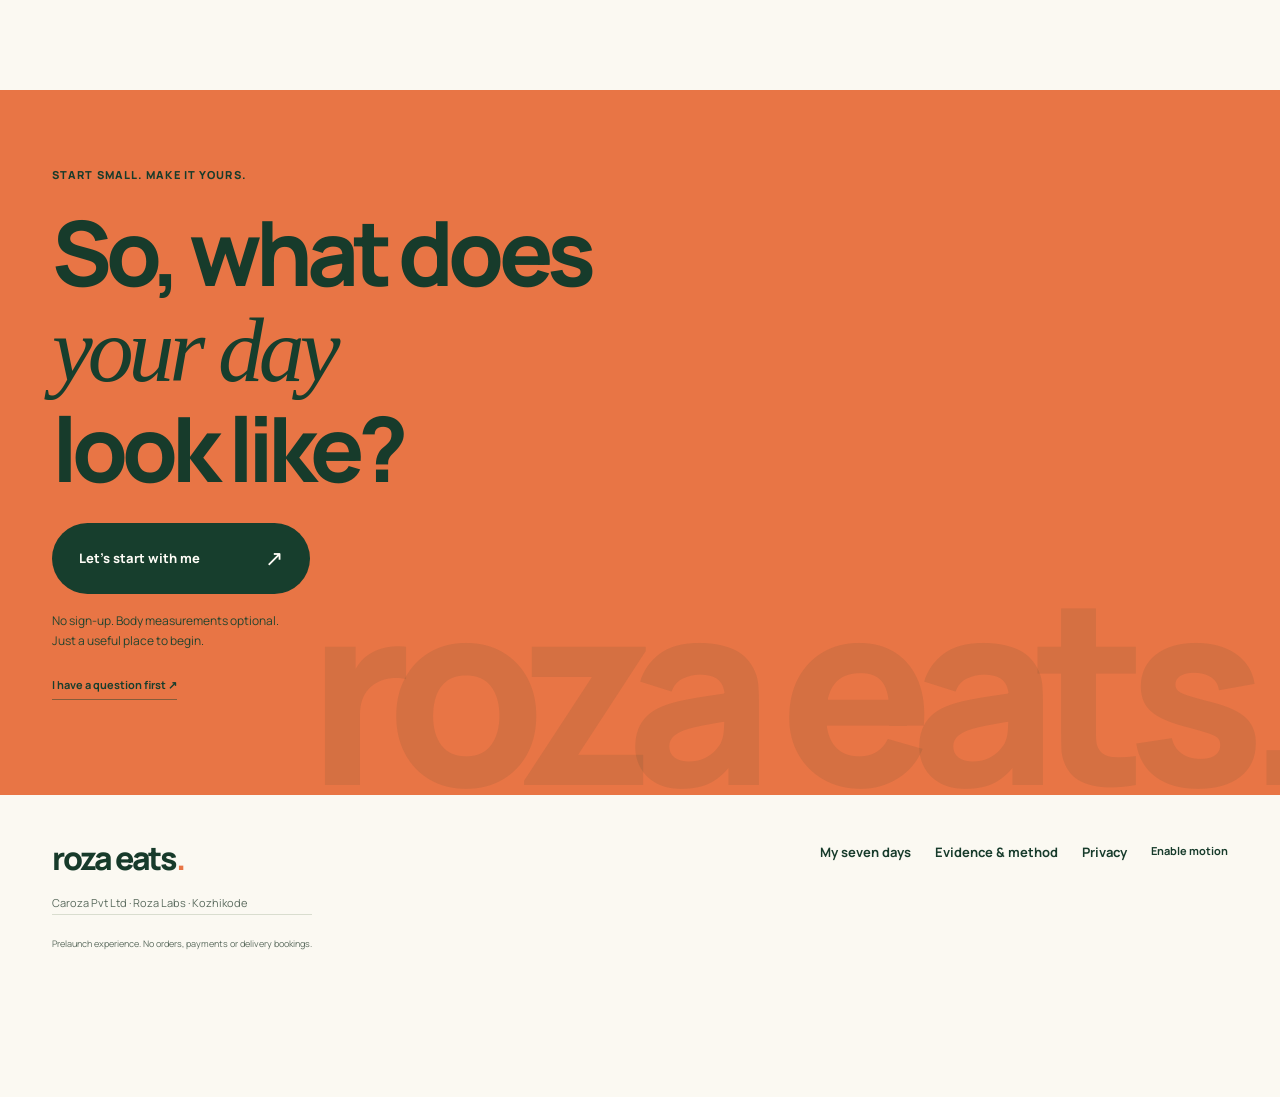
==== commit a03f4df0: "Replace scroll-driven motion with calm manual interactions" ====
--- a/index.html
+++ b/index.html
@@ -23,7 +23,7 @@
 </div></section>
 <section class="measure-lab" id="portions" aria-labelledby="measure-title">
 <div class="shell">
-  <header class="measure-intro reveal"><div><p class="exp-kicker" data-ml="ROZA LABS · അളവിലൂടെ മനസ്സിലാക്കാം">THE ROZA LABS WAY · MAKE IT MEASURABLE</p><h2 id="measure-title" data-ml="ചെറിയ അളവുകൾ.<br><em>കാണാവുന്ന വ്യത്യാസങ്ങൾ.</em>">Small measures.<br><em>Visible differences.</em></h2></div><p data-ml="സ്ക്രോൾ ചെയ്യൂ. ഓരോ മാറ്റവും കണക്കിൽ എന്ത് ചെയ്യുന്നു എന്ന് കാണാം. ഭക്ഷണം കൈവിടുന്നതിന് മുമ്പ്, അത് മനസ്സിലാക്കാം.">Scroll to see what changes.<br>One ingredient. One decision.<br>A little more understanding.</p></header>
+  <header class="measure-intro reveal"><div><p class="exp-kicker" data-ml="ROZA LABS · അളവിലൂടെ മനസ്സിലാക്കാം">THE ROZA LABS WAY · MAKE IT MEASURABLE</p><h2 id="measure-title" data-ml="ചെറിയ അളവുകൾ.<br><em>കാണാവുന്ന വ്യത്യാസങ്ങൾ.</em>">Small measures.<br><em>Visible differences.</em></h2></div><p data-ml="ഒരു ടാബ് തിരഞ്ഞെടുക്കൂ. അളവിലെ മാറ്റം കണക്കിൽ എന്ത് ചെയ്യുന്നു എന്ന് കാണാം.">Choose a tab to see what changes.<br>One ingredient. One decision.<br>A little more understanding.</p></header>
   <div class="measure-grid">
     <div class="measure-stage">
       <div class="measure-stage-top"><span>ROZA / <span data-ml="അളവുകളുടെ കഥ">THE MEASURE STORY</span></span><span class="measure-page" aria-hidden="true">01 / 03</span></div>
--- a/routine.css
+++ b/routine.css
@@ -14,3 +14,22 @@
 html[lang="ml"] h1,html[lang="ml"] h2,html[lang="ml"] h3{overflow-wrap:anywhere}
 .home-hero>*,.section-top>*,.trainer-grid>*,.trainer-step>div,.assessment-wrap>*,.field-row>*{min-width:0}
 @media(max-width:600px){html[lang="ml"] .trainer-intro h2{font-size:33px}html[lang="ml"] .subpage-head h1{font-size:34px}html[lang="ml"] .coach-aside h1{font-size:29px}html[lang="ml"] .coach-shell h2{font-size:27px}.menu-status .chip{white-space:normal}}
+
+/* Calm reading mode: no scroll-driven reveals, pinning, zoom, or forced travel. */
+html{scroll-behavior:auto!important}
+html body .reveal,html body .exp-story-step{opacity:1!important;transform:none!important;transition:none!important}
+html body .measure-stage,html body .plate-stage,html body .exp-story-visual{position:static!important}
+html body .measure-chapter{min-height:0;padding:20px 0 30px;scroll-margin-top:110px}
+html body .measure-chapter[hidden]{display:none!important}
+html body .plate-chapter{min-height:0;padding:25px 0}
+html.plate-ready body .plate-chapter:not(.is-active){display:none}
+html body .measure-panel,html body .plate-frame{transition:none!important;transform:none!important}
+html body .exp-hero-visual,html body .exp-labs figure,html body .measure-food-photo,html body .measure-protein-photo{transform:none!important}
+html body .exp-photo-stamp{transform:rotate(11deg)!important}
+html body .measure-scroll-cue,html body .measure-stage-progress,html body .scroll-progress{display:none}
+html body .ui-enter *,html body .food-photo-new,html body .menu-editorial-photo img{animation:none!important;transform:none!important;transition:none!important}
+html body .btn:hover,html body .btn:active,html body .exp-intent-options button:hover{transform:none!important}
+html body .exp-story-step{min-height:0}
+@media(max-width:800px){html body .measure-stage{margin-bottom:22px}}
+
+html body .exp-how-sticky{position:static}
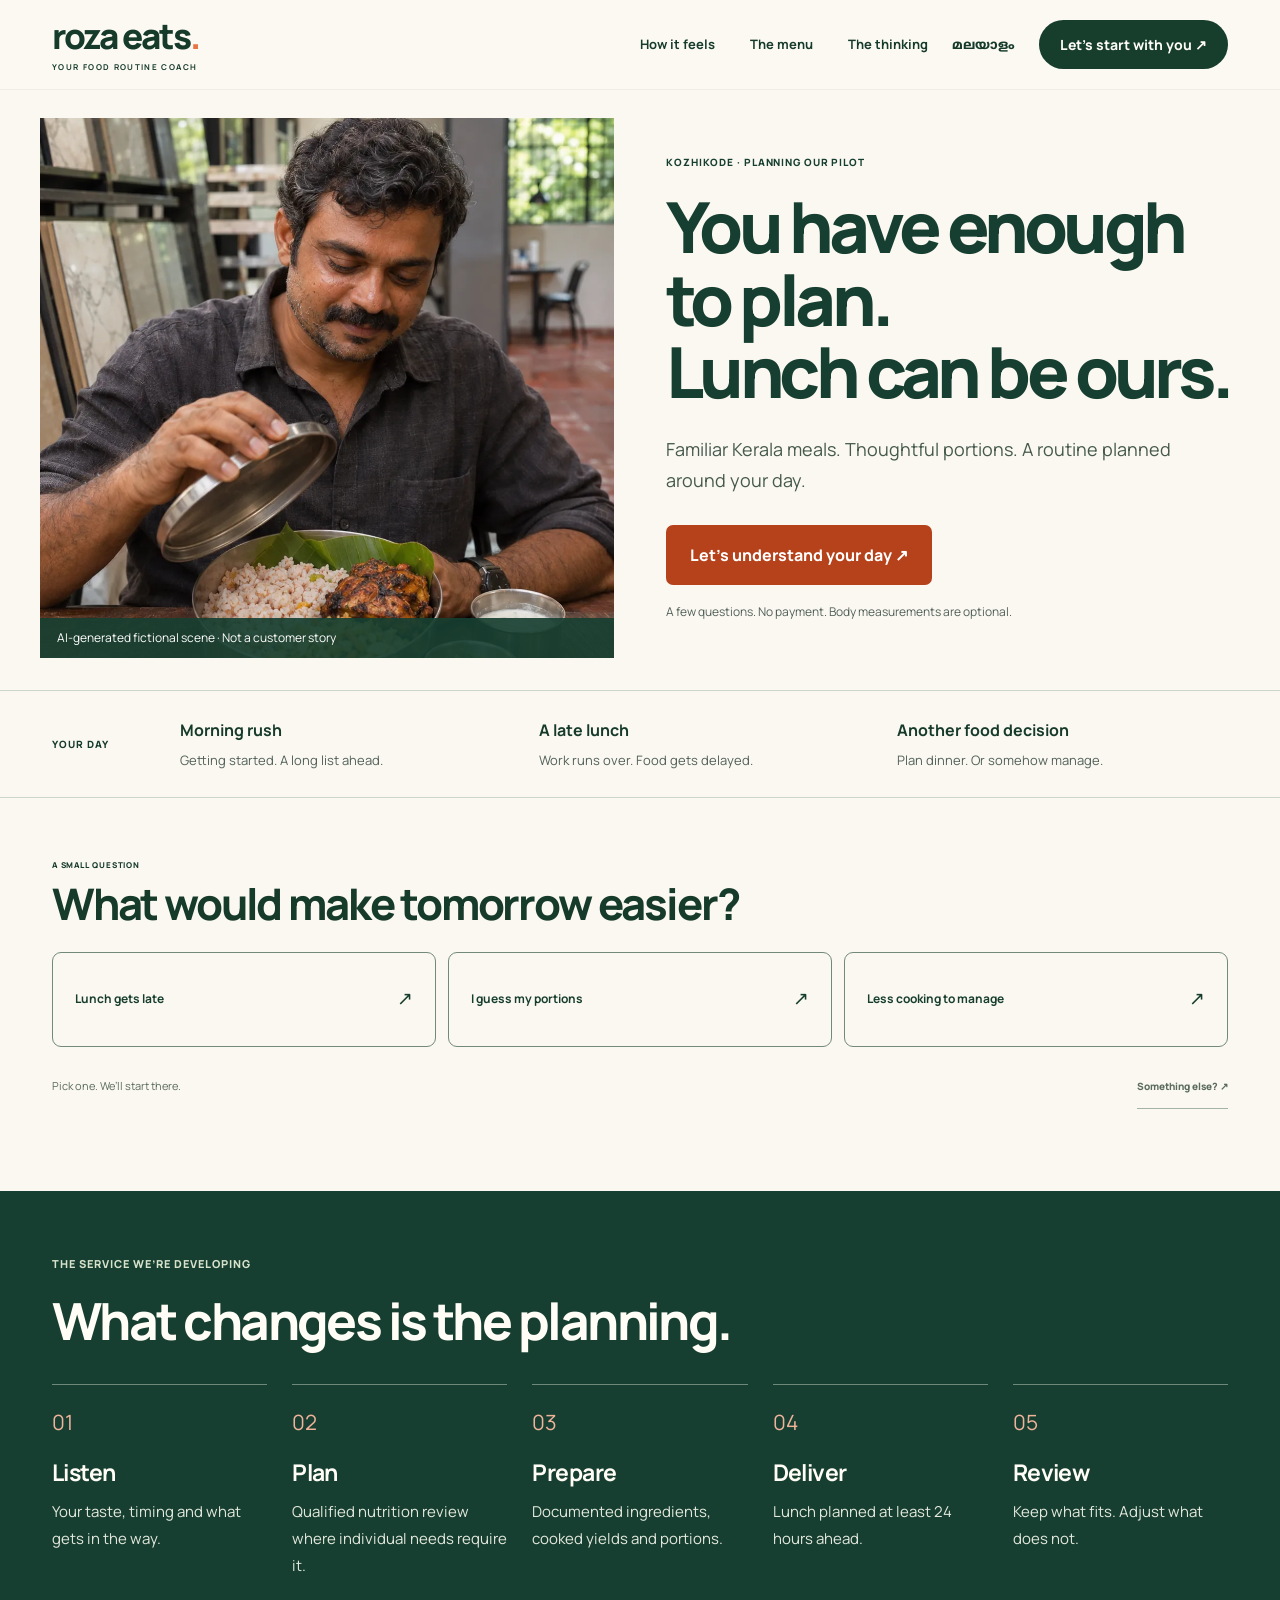
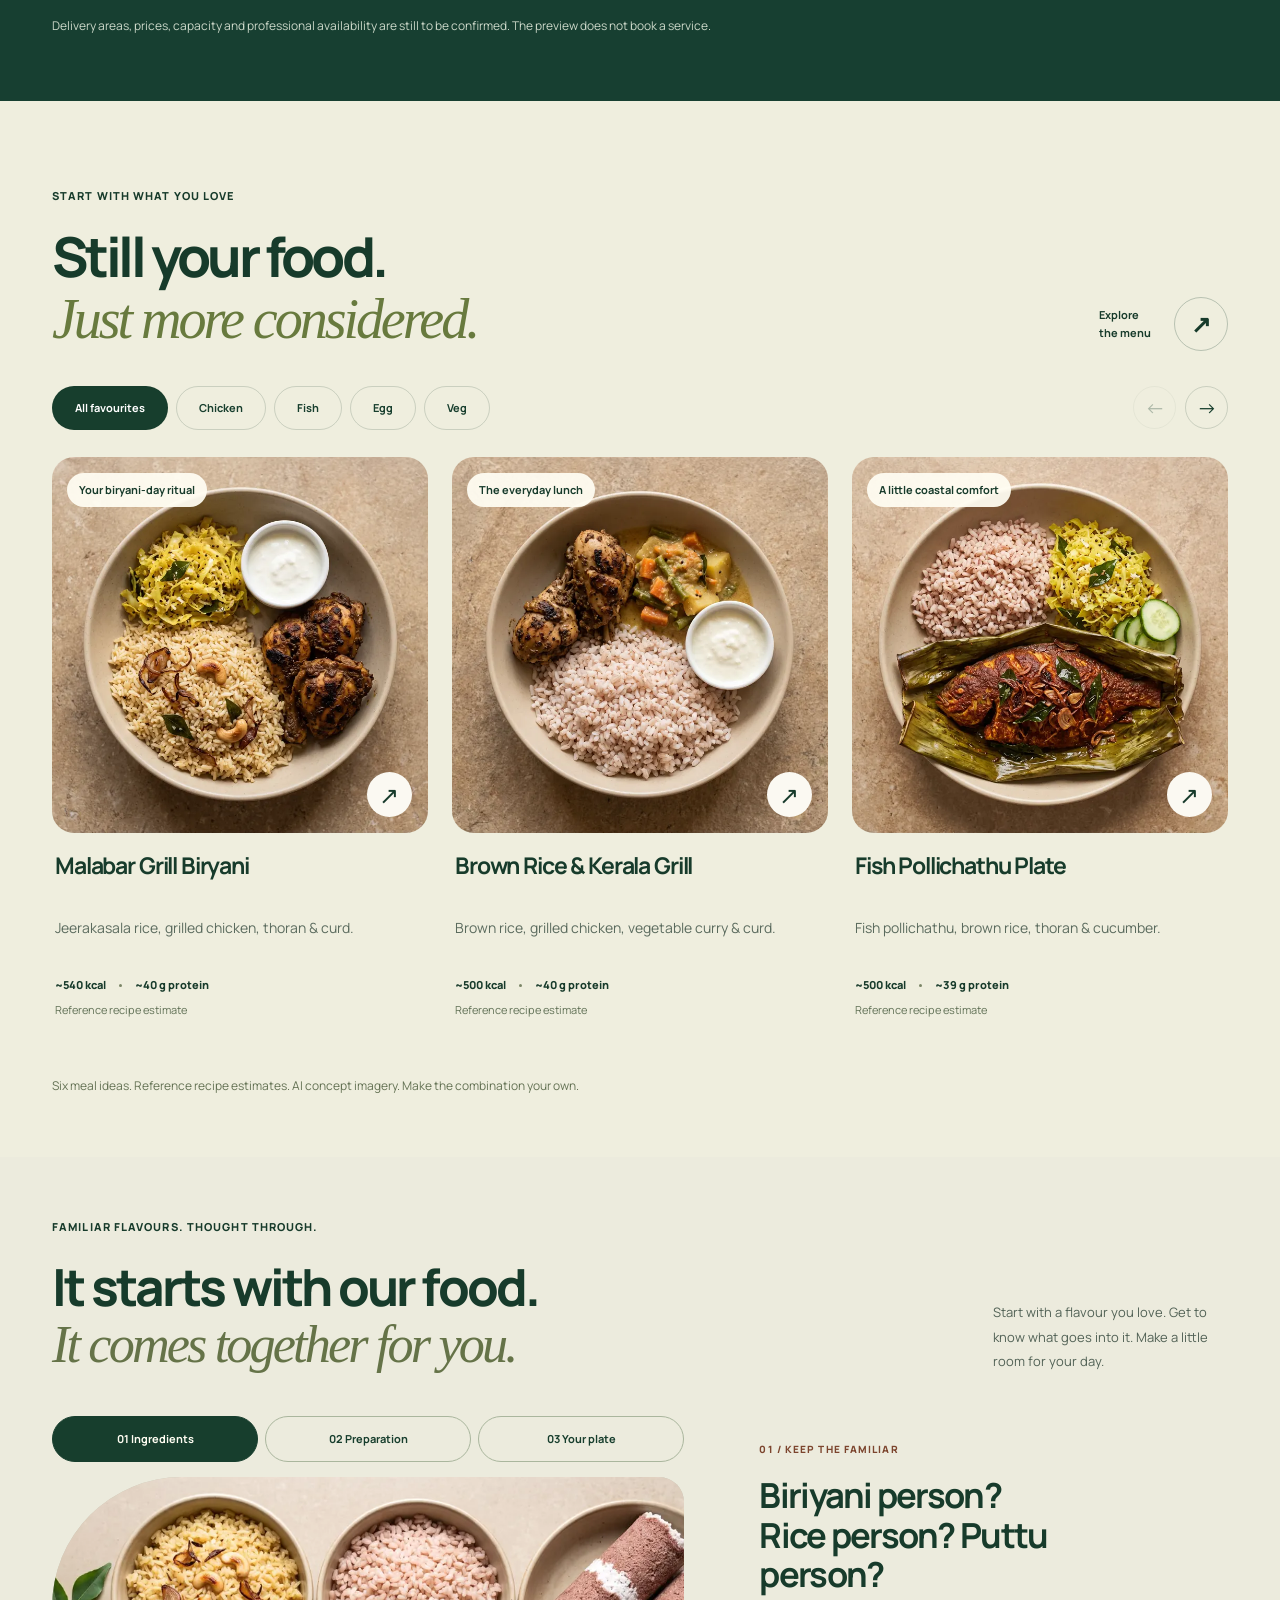
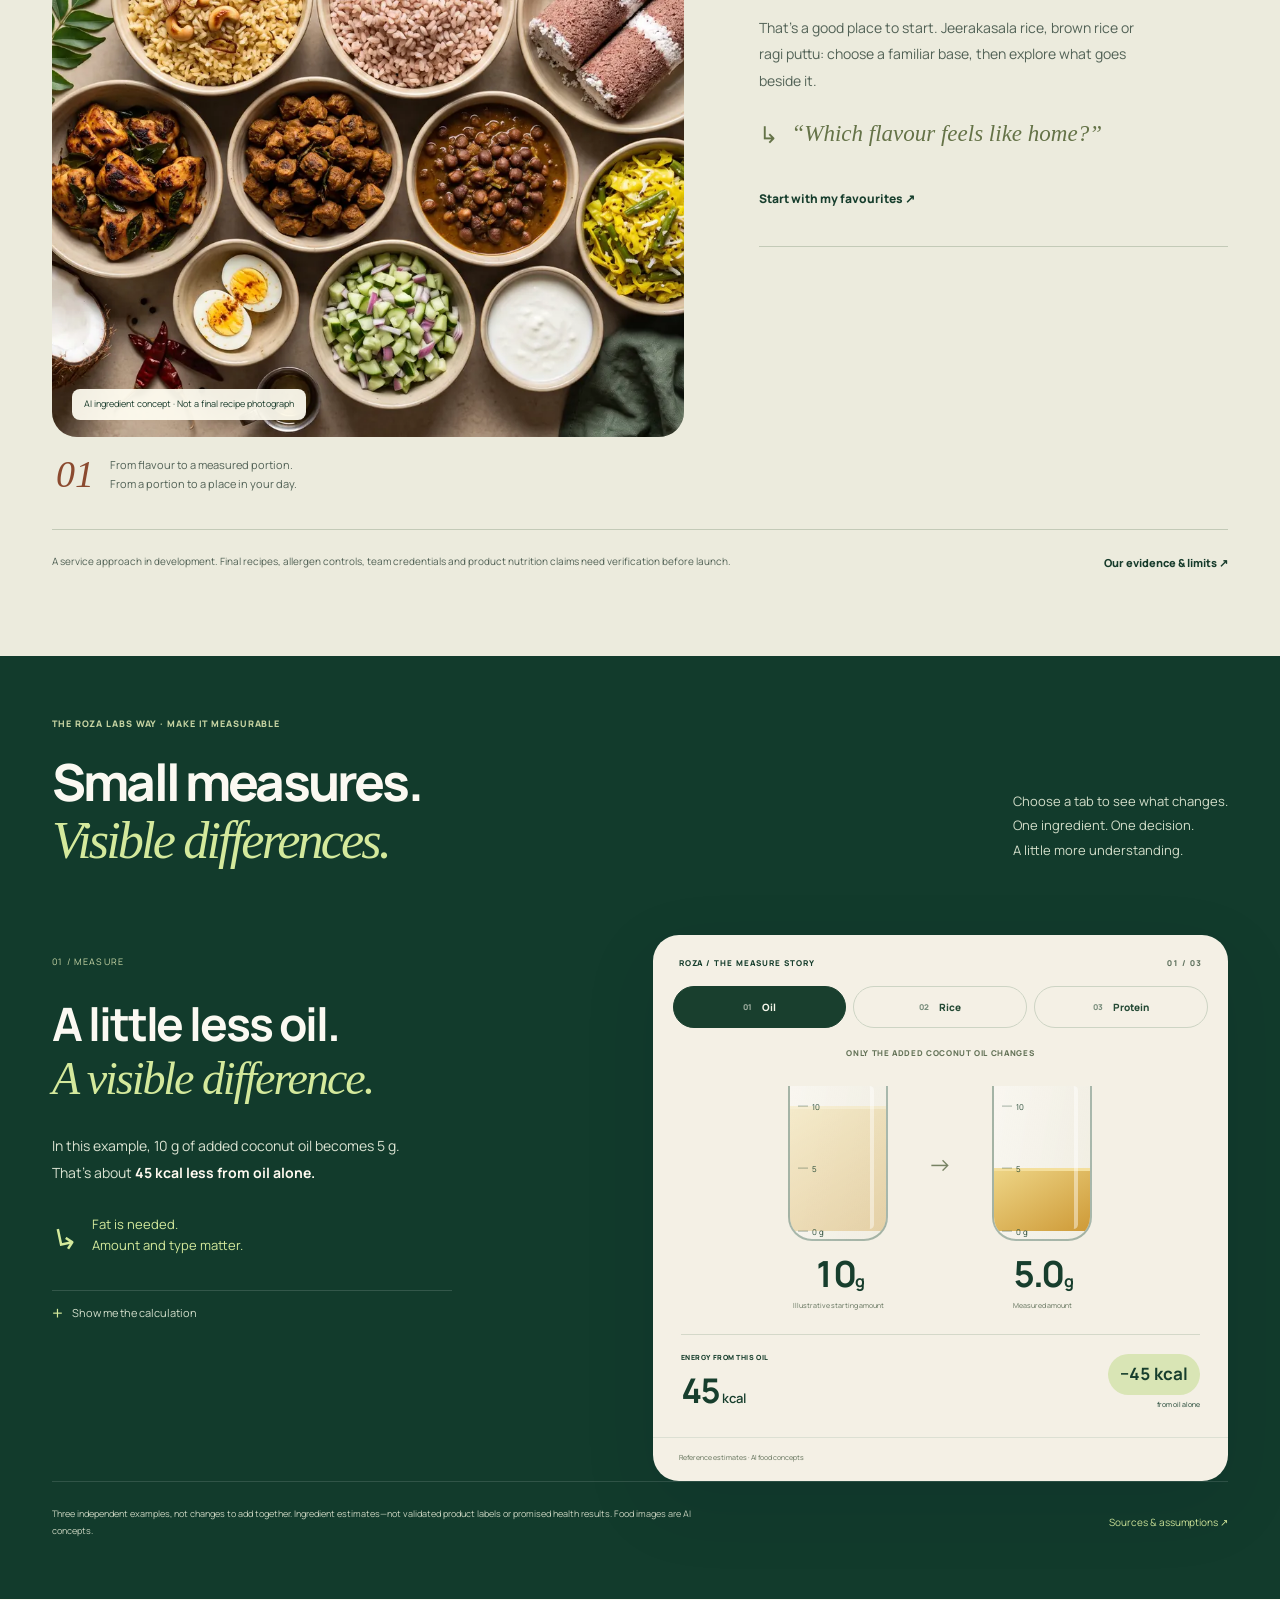
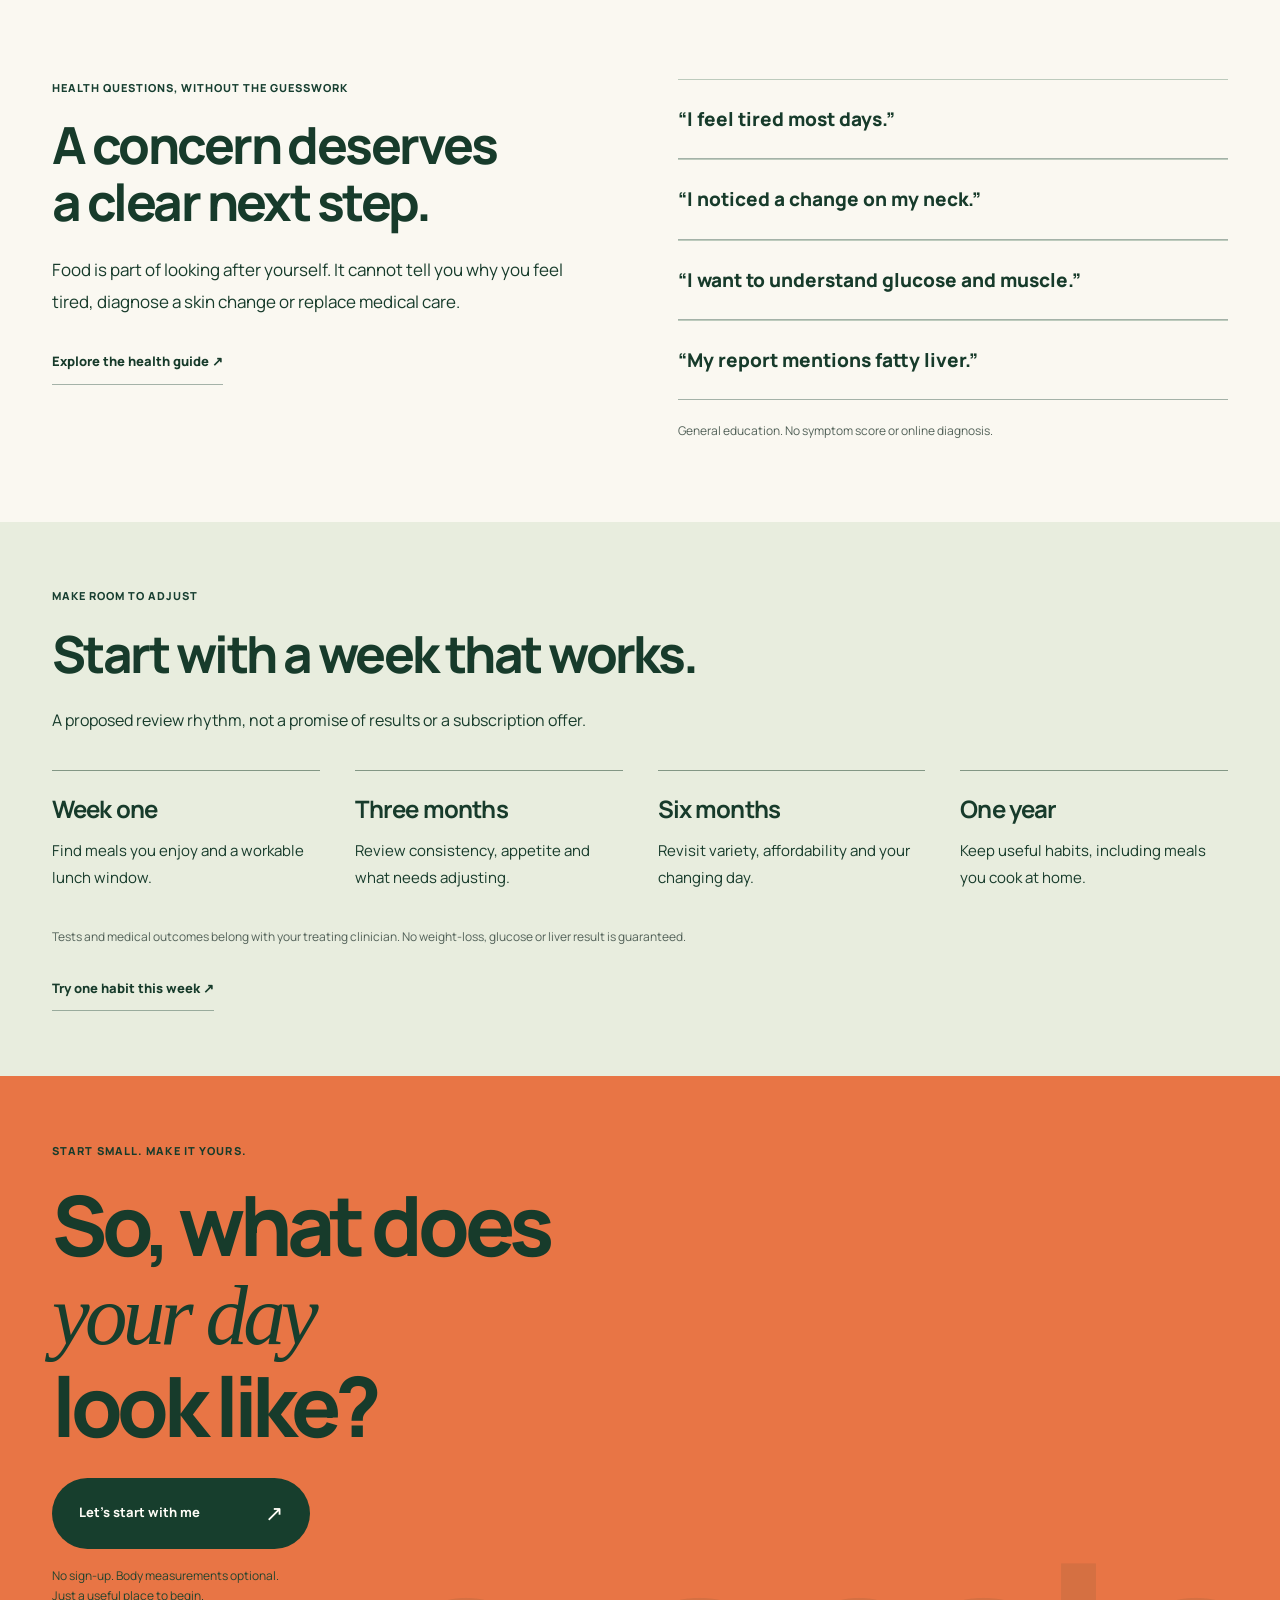
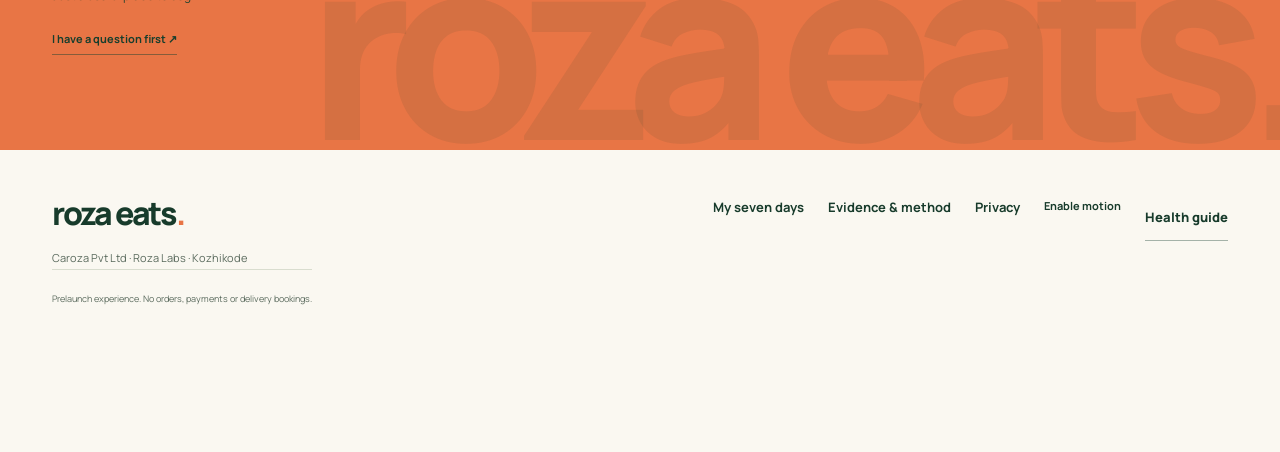
==== commit 01781b32: "Make Roza food routine journey human, calm and clinically careful" ====
--- a/index.html
+++ b/index.html
@@ -1,67 +1,55 @@
-<!doctype html><html lang="en"><head>
-<meta charset="utf-8"><meta name="viewport" content="width=device-width,initial-scale=1"><meta name="theme-color" content="#173e2d">
-<title>Roza Eats — A trainer for your food routine. Kozhikode.</title><meta name="description" content="Your Kerala food. A routine that fits you. Explore familiar meals, build your bowl and discover a practical food routine with Roza Eats, Kozhikode."><meta property="og:title" content="Your Kerala food. A routine that fits you."><meta property="og:description" content="Familiar meals, measured portions and a more personal food routine. Kozhikode early-access preview."><meta property="og:image" content="https://roshanmahamoodnk.github.io/roza-eats/images/hero-lunch-tray-nano.webp">
-<link rel="icon" href="favicon.svg"><link rel="preconnect" href="https://fonts.googleapis.com"><link rel="preconnect" href="https://fonts.gstatic.com" crossorigin><link href="https://fonts.googleapis.com/css2?family=Manrope:wght@400;500;600;700;800&family=Noto+Sans+Malayalam:wght@400;500;600;700&display=swap" rel="stylesheet"><link rel="stylesheet" href="routine.css?v=5"><script src="nutrition.js" defer></script><script src="routine-engine.js" defer></script><script src="site.js?v=5" defer></script>
+<!DOCTYPE html>
 
-<link rel="stylesheet" href="experience.css?v=2"><script src="contact-config.js" defer></script><script src="experience.js?v=1" defer></script><link rel="stylesheet" href="scroll-lab.css?v=1"><script src="scroll-lab-model.js?v=1" defer></script><script src="scroll-lab.js?v=1" defer></script><link rel="stylesheet" href="journey.css?v=1"><script src="journey.js?v=1" defer></script><link rel="stylesheet" href="roza-ui.css?v=1"><script src="roza-ui.js?v=1" defer></script></head>
-<body class="experience-home"><a class="skip-link" href="#main">Skip to content</a><div class="scroll-progress" aria-hidden="true"></div>
-<header class="nav-shell"><a class="brand" href="index.html">roza eats<span>.</span><small>YOUR FOOD ROUTINE COACH</small></a><nav id="main-nav" aria-label="Main"><a href="#how" data-ml="എങ്ങനെ പ്രവർത്തിക്കും">How it feels</a><a href="menu.html" data-ml="മെനു">The menu</a><a href="evidence.html" data-ml="തെളിവുകൾ">The thinking</a></nav><div class="nav-actions"><button class="language-control" data-language>മലയാളം</button><a class="btn nav-cta" href="routine.html" data-ml="എന്നിൽ തുടങ്ങാം ↗">Let’s start with you ↗</a><button class="mobile-nav" aria-controls="main-nav" aria-expanded="false" aria-label="Open menu">☰</button></div></header>
-<main id="main">
-<section class="exp-hero shell">
-<div class="exp-hero-copy"><p class="exp-location"><span></span><span data-ml="കോഴിക്കോടിനായി · ഉടൻ">MADE FOR KOZHIKODE · COMING SOON</span></p><h1 data-ml="നമ്മുടെ രുചി.<br>നിങ്ങളുടെ ദിവസം.<br><em>നല്ലൊരു ശീലം.</em>">Your food.<br>Your life.<br><em>In rhythm.</em></h1><p class="exp-hero-lead" data-ml="ബിരിയാണിയും തിരക്കുള്ള ദിവസങ്ങളും. രണ്ടിനും ഇടം നൽകുന്ന ഒരു ഭക്ഷണശീലം.">The biriyani you love.<br>The busy day you have.<br>A food routine that makes room for both.</p><a class="btn exp-primary" href="routine.html"><span data-ml="എന്റെ ശീലം കണ്ടെത്താം">Find my food rhythm</span><span aria-hidden="true">↗</span></a><p class="exp-micro" data-ml="ഏകദേശം 3 മിനിറ്റ് · സൈൻ അപ്പ് വേണ്ട">About 3 minutes · No sign-up needed</p><div class="exp-local-note"><span aria-hidden="true">↳</span><span lang="ml">നമ്മുടെ രുചി. നമുക്കൊത്ത ശീലം.</span></div></div>
-<figure class="exp-hero-visual"><img src="images/hero-lunch-tray-nano.webp" width="1200" height="1490" alt="Kerala rice, grilled chicken and vegetables in an olive lunch tray" fetchpriority="high"><div class="exp-photo-stamp"><span data-ml="രുചി">FAMILIAR</span><strong data-ml="കൈവിടേണ്ട.">feels good.</strong><span data-ml="ശീലം മെച്ചപ്പെടുത്താം">FOOD YOU WANT TO COME BACK TO</span></div><div class="exp-lunch-ticket"><span class="exp-ticket-icon" aria-hidden="true">↗</span><div><small data-ml="ഒരു നല്ല ഉച്ചഭക്ഷണ ഇടവേള">A LITTLE SPACE FOR LUNCH</small><strong data-ml="നാളത്തെ ഭക്ഷണം?<br>ഇന്നേ പ്ലാൻ ചെയ്യാം.">Tomorrow’s lunch?<br>One less thing on your mind.</strong></div></div><figcaption data-ml="AI ഭക്ഷണ മാതൃക · അന്തിമ സർവിങ് വ്യത്യാസപ്പെടാം">AI food concept · Final serving may differ</figcaption></figure>
-</section>
-<section class="exp-recognition shell" aria-labelledby="recognition-heading"><div class="exp-recognition-intro reveal"><span class="exp-roza-avatar" aria-hidden="true">r.</span><div><p class="exp-kicker" data-ml="ഒരു ചെറിയ ചോദ്യം">A SMALL QUESTION</p><h2 id="recognition-heading" data-ml="ഏതാണ് നിങ്ങളുടെ ദിവസം?">Sound like your day?</h2></div></div><div class="exp-intent-options" role="group" aria-label="What gets in the way?"><button data-intent="timing" aria-pressed="false"><span aria-hidden="true">◷</span><span data-ml="ഭക്ഷണം വൈകുന്നു">Lunch gets late</span><b aria-hidden="true">↗</b></button><button data-intent="portions" aria-pressed="false"><span aria-hidden="true">◉</span><span data-ml="അളവ് ഊഹിക്കുന്നു">I guess my portions</span><b aria-hidden="true">↗</b></button><button data-intent="snacks" aria-pressed="false"><span aria-hidden="true">☕</span><span data-ml="പലഹാരങ്ങൾ കൂടുന്നു">Tea turns into snacks</span><b aria-hidden="true">↗</b></button></div><div class="exp-intent-reply" id="intent-reply" aria-live="polite"><p data-ml="ഒന്ന് തിരഞ്ഞെടുക്കൂ. അവിടെ നിന്ന് തുടങ്ങാം.">Pick one. We’ll start there.</p><a href="routine.html" class="quiet-link" data-ml="മറ്റൊരു കാര്യമാണോ? ↗">Something else? ↗</a></div></section>
-<section class="plate-story" id="labs" aria-labelledby="plate-title"><div class="shell">
-<header class="plate-heading"><div><p class="exp-kicker" data-ml="പരിചിതമായ രുചി · ശ്രദ്ധയോടെ ഒരുക്കാം">FAMILIAR FLAVOURS. THOUGHT THROUGH.</p><h2 id="plate-title" data-ml="നമ്മുടെ ചേരുവകൾ.<br><em>നിങ്ങൾക്കൊത്ത ഒരു മീൽ.</em>">It starts with our food.<br><em>It comes together for you.</em></h2></div><p data-ml="ഇഷ്ടമുള്ള രുചിയിൽ തുടങ്ങാം. ഓരോ അളവും കൂട്ടും മനസ്സിലാക്കി, ദിവസത്തിന് ചേരുന്ന ഒരു മീൽ.">Start with a flavour you love. Get to know what goes into it. Make a little room for your day.</p></header>
-<div class="plate-layout"><div class="plate-stage"><div class="plate-choices" role="group" aria-label="Explore the making of a meal"><button data-plate-choice="0" aria-pressed="true" aria-controls="plate-ingredients" data-ml="01 ചേരുവകൾ">01 Ingredients</button><button data-plate-choice="1" aria-pressed="false" aria-controls="plate-preparation" data-ml="02 തയ്യാറാക്കൽ">02 Preparation</button><button data-plate-choice="2" aria-pressed="false" aria-controls="plate-yours" data-ml="03 നിങ്ങളുടെ മീൽ">03 Your plate</button></div>
-<div class="plate-frames"><figure class="plate-frame is-active" data-plate-image="0"><img src="images/bowl-ingredients-nano.webp" width="1200" height="805" loading="lazy" alt="Separate Kerala meal components: rice, puttu, chicken, kadala and vegetables"><figcaption data-ml="AI ചേരുവ മാതൃക · അന്തിമ റെസിപ്പിയുടെ ചിത്രം അല്ല">AI ingredient concept · Not a final recipe photograph</figcaption></figure><figure class="plate-frame" data-plate-image="1"><img src="images/kitchen-portion-prep-nano.webp" width="1536" height="1024" loading="lazy" alt="Illustrative kitchen scene with ingredients being portioned"><figcaption data-ml="AI അടുക്കള മാതൃക · യഥാർത്ഥ ടീമിന്റെ ചിത്രം അല്ല">AI kitchen concept · Not a photograph of the team</figcaption></figure><figure class="plate-frame" data-plate-image="2"><div class="food-photo-new photo-1" role="img" aria-label="Brown rice, grilled chicken and vegetables meal concept"></div><figcaption data-ml="AI മീൽ മാതൃക · കൃത്യമായ ഗ്രാമുകളെ കാണിക്കുന്നില്ല">AI meal concept · Does not depict exact gram weights</figcaption></figure></div><div class="plate-stage-label"><span data-plate-index aria-hidden="true">01</span><p data-ml="രുചിയിൽ നിന്ന് അളവിലേക്ക്.<br>അളവിൽ നിന്ന് നിങ്ങളുടെ ദിവസത്തിലേക്ക്.">From flavour to a measured portion.<br>From a portion to a place in your day.</p></div></div>
-<div class="plate-chapters"><article class="plate-chapter is-active" id="plate-ingredients" data-plate-chapter="0"><small data-ml="01 / ഇഷ്ടം നിലനിർത്താം">01 / KEEP THE FAMILIAR</small><h3 data-ml="ബിരിയാണിയോ,<br>ബ്രൗൺ റൈസോ, പുട്ടോ?">Biriyani person?<br>Rice person? Puttu person?</h3><p data-ml="നിങ്ങളുടെ ഇഷ്ടത്തിൽ തുടങ്ങാം. ജീരകശാല ചോറ്, ബ്രൗൺ റൈസ്, റാഗി പുട്ട്—പരിചിതമായ ഒരു ബേസിന് ചേരുന്ന കൂട്ടുകൾ നോക്കാം.">That’s a good place to start. Jeerakasala rice, brown rice or ragi puttu: choose a familiar base, then explore what goes beside it.</p><div class="plate-note"><span aria-hidden="true">↳</span><span data-ml="“ഏത് രുചിയാണ് നിങ്ങൾക്ക് പ്രിയം?”">“Which flavour feels like home?”</span></div><a href="routine.html" data-ml="എന്റെ ഇഷ്ടങ്ങളിൽ തുടങ്ങാം ↗">Start with my favourites ↗</a></article>
-<article class="plate-chapter" id="plate-preparation" data-plate-chapter="1"><small data-ml="02 / തയ്യാറാക്കലിന് ഒരു രീതി">02 / GIVE THE RECIPE A METHOD</small><h3 data-ml="ഒരു സ്പൂൺ?<br>അളന്ന് അറിയാം.">A spoonful?<br>Let’s make it a measure.</h3><p data-ml="ചേരുവയുടെ ഭാരം. വേവിച്ച അളവ്. എണ്ണയും തേങ്ങയും. ഡെലിവറിക്ക് ശേഷമുള്ള രുചി. Roza Labs വികസിപ്പിക്കുന്ന രീതിയിൽ ഇവയെല്ലാം പരിശോധിക്കണം.">Ingredient weights. Cooked yield. Oil and coconut. Taste after delivery holding. These are the checks behind the Roza Labs approach we’re developing.</p><div class="plate-note"><span aria-hidden="true">↳</span><span data-ml="ഷെഫിന്റെ രുചിബോധം.<br>യോഗ്യനായ പോഷകവിദഗ്ധന്റെ വിലയിരുത്തൽ.">A chef’s care for flavour.<br>Qualified nutrition review.</span></div><a href="#portions" data-ml="അളവ് മാറുമ്പോൾ എന്ത് സംഭവിക്കും? ↓">See what a measure changes ↓</a></article>
-<article class="plate-chapter" id="plate-yours" data-plate-chapter="2"><small data-ml="03 / നിങ്ങൾക്കൊത്ത കൂട്ട്">03 / MAKE THE COMBINATION YOURS</small><h3 data-ml="ഒരു നല്ല കൂട്ട്.<br>നിങ്ങളുടെ തിരഞ്ഞെടുപ്പിൽ.">A plate with possibilities.<br>You get a say.</h3><p data-ml="ബേസ്, പ്രോട്ടീൻ ഘടകം, പച്ചക്കറി, എരിവ്. ഓരോന്നായി മാറ്റാം. മീൽ ബിൽഡറിൽ അളവുകളും മാതൃകാ പോഷക കണക്കുകളും ഒരുമിച്ച് കാണാം.">Base, protein component, vegetables and heat. Change one thing at a time. The meal studio keeps the portions and reference estimates together.</p><div class="plate-note"><span aria-hidden="true">↳</span><span data-ml="തുടരാൻ കഴിയുന്ന ഒരു രീതിക്ക് ഇടം നൽകാം.">Leave room for a routine you can repeat.</span></div><a href="menu.html?meal=M2#build" data-ml="എന്റെ മീൽ തയ്യാറാക്കാം ↗">Take me to the meal studio ↗</a></article></div></div>
-<div class="plate-foot"><p data-ml="വികസിപ്പിക്കുന്ന സേവന രീതി. അന്തിമ റെസിപ്പി, അലർജൻ നിയന്ത്രണങ്ങൾ, ടീം യോഗ്യതകൾ, ഉൽപ്പന്ന പോഷക അവകാശവാദങ്ങൾ എന്നിവ ലോഞ്ചിന് മുമ്പ് സ്ഥിരീകരിക്കണം.">A service approach in development. Final recipes, allergen controls, team credentials and product nutrition claims need verification before launch.</p><a href="evidence.html" data-ml="തെളിവുകളും പരിധികളും ↗">Our evidence & limits ↗</a></div>
-</div></section>
-<section class="measure-lab" id="portions" aria-labelledby="measure-title">
+<html lang="en"><head>
+<meta charset="utf-8"/><meta content="width=device-width,initial-scale=1" name="viewport"/><meta content="#173e2d" name="theme-color"/>
+<title>Roza Eats — A trainer for your food routine. Kozhikode.</title><meta content="Familiar Kerala meals, thoughtful portions and a routine planned around your day. Explore Roza Eats, a scheduled lunch service in development for Kozhikode." name="description"/><meta content="Your Kerala food. A routine that fits you." property="og:title"/><meta content="Familiar meals, measured portions and a more personal food routine. Kozhikode early-access preview." property="og:description"/><meta content="https://roshanmahamoodnk.github.io/roza-eats/images/ordinary-lunch.webp" property="og:image"/>
+<link href="favicon.svg" rel="icon"/><link href="https://fonts.googleapis.com" rel="preconnect"/><link crossorigin="" href="https://fonts.gstatic.com" rel="preconnect"/><link href="https://fonts.googleapis.com/css2?family=Manrope:wght@400;500;600;700;800&amp;family=Noto+Sans+Malayalam:wght@400;500;600;700&amp;display=swap" rel="stylesheet"/><link href="routine.css?v=5" rel="stylesheet"/><script defer="" src="nutrition.js"></script><script defer="" src="routine-engine.js"></script><script defer="" src="site.js?v=5"></script>
+<link href="experience.css?v=2" rel="stylesheet"/><script defer="" src="contact-config.js"></script><script defer="" src="experience.js?v=human-routine-1"></script><link href="scroll-lab.css?v=1" rel="stylesheet"/><script defer="" src="scroll-lab-model.js?v=1"></script><script defer="" src="scroll-lab.js?v=1"></script><link href="journey.css?v=1" rel="stylesheet"/><script defer="" src="journey.js?v=1"></script><link href="roza-ui.css?v=1" rel="stylesheet"/><script defer="" src="roza-ui.js?v=1"></script><link href="human-routine.css?v=1" rel="stylesheet"/><script defer="True" src="human-routine.js?v=1"></script></head>
+<body class="experience-home"><a class="skip-link" href="#main">Skip to content</a><div aria-hidden="true" class="scroll-progress"></div>
+<header class="nav-shell"><a class="brand" href="index.html">roza eats<span>.</span><small>YOUR FOOD ROUTINE COACH</small></a><nav aria-label="Main" id="main-nav"><a data-ml="എങ്ങനെ പ്രവർത്തിക്കും" href="#how">How it feels</a><a data-ml="മെനു" href="menu.html">The menu</a><a data-ml="തെളിവുകൾ" href="evidence.html">The thinking</a></nav><div class="nav-actions"><button class="language-control" data-language="">മലയാളം</button><a class="btn nav-cta" data-ml="എന്നിൽ തുടങ്ങാം ↗" href="routine.html">Let’s start with you ↗</a><button aria-controls="main-nav" aria-expanded="false" aria-label="Open menu" class="mobile-nav">☰</button></div></header>
+<main id="main"><section aria-labelledby="human-title" class="human-hero shell"><figure class="human-photo"><img alt="Fictional Malayali shop manager opening a familiar lunch at his desk" fetchpriority="high" height="1402" src="images/ordinary-lunch.webp" width="1122"/><figcaption data-ml="AI സാങ്കൽപ്പിക ചിത്രം · ഉപഭോക്താവിന്റെ അനുഭവമല്ല">AI-generated fictional scene · Not a customer story</figcaption></figure><div class="human-hero-copy"><p class="human-eyebrow" data-ml="കോഴിക്കോട് · പൈലറ്റ് തയ്യാറാക്കുന്നു">KOZHIKODE · PLANNING OUR PILOT</p><h1 data-ml="പ്ലാൻ ചെയ്യാൻ&lt;br&gt;ഒരുപാടില്ലേ?&lt;br&gt;ഉച്ചഭക്ഷണം ഞങ്ങൾക്കു വിടാം." id="human-title">You have enough<br/>to plan.<br/>Lunch can be ours.</h1><p class="human-lead" data-ml="പരിചിതമായ കേരള ഭക്ഷണം. ശ്രദ്ധയോടെ അളവുകൾ. നിങ്ങളുടെ ദിവസത്തിന് ചേരുന്ന ഭക്ഷണശീലം.">Familiar Kerala meals. Thoughtful portions. A routine planned around your day.</p><a class="btn human-primary" data-ml="നിങ്ങളുടെ ദിവസം മനസ്സിലാക്കാം ↗" href="routine.html">Let’s understand your day ↗</a><p class="human-micro" data-ml="ചില ചോദ്യങ്ങൾ. പണം നൽകേണ്ടതില്ല. ശരീര അളവുകൾ നിർബന്ധമല്ല.">A few questions. No payment. Body measurements are optional.</p></div></section><div aria-label="Everyday meal challenges" class="day-strip shell"><p data-ml="നിങ്ങളുടെ ദിവസം">YOUR DAY</p><div><strong data-ml="രാവിലത്തെ തിരക്ക്">Morning rush</strong><p data-ml="തുടങ്ങുമ്പോഴേ ചെയ്യാൻ ഒരുപാട്.">Getting started. A long list ahead.</p></div><div><strong data-ml="വൈകുന്ന ഉച്ചഭക്ഷണം">A late lunch</strong><p data-ml="ജോലി നീളുമ്പോൾ ഭക്ഷണം വൈകും.">Work runs over. Food gets delayed.</p></div><div><strong data-ml="വീണ്ടും ഭക്ഷണ തീരുമാനം">Another food decision</strong><p data-ml="അത്താഴം പ്ലാൻ ചെയ്യണം. അല്ലെങ്കിൽ ഒപ്പിക്കണം.">Plan dinner. Or somehow manage.</p></div></div><section aria-labelledby="recognition-heading" class="exp-recognition shell"><div class="exp-recognition-intro reveal"><span aria-hidden="true" class="exp-roza-avatar">r.</span><div><p class="exp-kicker" data-ml="ഒരു ചെറിയ ചോദ്യം">A SMALL QUESTION</p><h2 data-ml="നാളത്തെ ദിവസം എങ്ങനെ എളുപ്പമാക്കാം?" id="recognition-heading">What would make tomorrow easier?</h2></div></div><div aria-label="What gets in the way?" class="exp-intent-options" role="group"><button aria-pressed="false" data-intent="timing"><span aria-hidden="true">◷</span><span data-ml="ഭക്ഷണം വൈകുന്നു">Lunch gets late</span><b aria-hidden="true">↗</b></button><button aria-pressed="false" data-intent="portions"><span aria-hidden="true">◉</span><span data-ml="അളവ് ഊഹിക്കുന്നു">I guess my portions</span><b aria-hidden="true">↗</b></button><button aria-pressed="false" data-intent="decisions"><span aria-hidden="true">☕</span><span data-ml="പാചകത്തിന് സമയം കുറവാണ്">Less cooking to manage</span><b aria-hidden="true">↗</b></button></div><div aria-live="polite" class="exp-intent-reply" id="intent-reply"><p data-ml="ഒന്ന് തിരഞ്ഞെടുക്കൂ. അവിടെ നിന്ന് തുടങ്ങാം.">Pick one. We’ll start there.</p><a class="quiet-link" data-ml="മറ്റൊരു കാര്യമാണോ? ↗" href="routine.html">Something else? ↗</a></div></section><section class="human-service" id="how"><div class="shell"><p class="human-eyebrow" data-ml="ഞങ്ങൾ വികസിപ്പിക്കുന്ന സേവനം">THE SERVICE WE’RE DEVELOPING</p><h2 data-ml="മാറുന്നത് ഭക്ഷണത്തിനുള്ള പ്ലാനാണ്.">What changes is the planning.</h2><ol class="service-steps"><li><span aria-hidden="true">01</span><h3 data-ml="കേൾക്കാം">Listen</h3><p data-ml="നിങ്ങളുടെ ഇഷ്ടവും സമയവും തടസ്സങ്ങളും.">Your taste, timing and what gets in the way.</p></li><li><span aria-hidden="true">02</span><h3 data-ml="പ്ലാൻ ചെയ്യാം">Plan</h3><p data-ml="വ്യക്തിഗത ആവശ്യങ്ങൾക്ക് യോഗ്യനായ പോഷകവിദഗ്ധന്റെ വിലയിരുത്തൽ.">Qualified nutrition review where individual needs require it.</p></li><li><span aria-hidden="true">03</span><h3 data-ml="തയ്യാറാക്കാം">Prepare</h3><p data-ml="രേഖപ്പെടുത്തിയ ചേരുവകളും വേവിച്ച അളവുകളും.">Documented ingredients, cooked yields and portions.</p></li><li><span aria-hidden="true">04</span><h3 data-ml="എത്തിക്കാം">Deliver</h3><p data-ml="കുറഞ്ഞത് 24 മണിക്കൂർ മുമ്പ് പ്ലാൻ ചെയ്യുന്ന ഉച്ചഭക്ഷണം.">Lunch planned at least 24 hours ahead.</p></li><li><span aria-hidden="true">05</span><h3 data-ml="വിലയിരുത്താം">Review</h3><p data-ml="ചേരുന്നത് തുടരാം. ബുദ്ധിമുട്ടുള്ളത് മാറ്റാം.">Keep what fits. Adjust what does not.</p></li></ol><p class="human-fine" data-ml="ഡെലിവറി മേഖലകൾ, വില, ശേഷി, വിദഗ്ധരുടെ ലഭ്യത എന്നിവ സ്ഥിരീകരിക്കാനുണ്ട്. ഈ മാതൃക സേവനം ബുക്ക് ചെയ്യുന്നില്ല.">Delivery areas, prices, capacity and professional availability are still to be confirmed. The preview does not book a service.</p></div></section><section class="exp-food-section" id="food"><div class="shell"><div class="exp-section-heading reveal"><div><p class="exp-kicker" data-ml="ആദ്യം നിങ്ങളുടെ ഇഷ്ടം">START WITH WHAT YOU LOVE</p><h2 data-ml="ഇത് നിങ്ങളുടെ&lt;br&gt;&lt;em&gt;ഭക്ഷണം തന്നെയാണ്.&lt;/em&gt;">Still your food.<br/><em>Just more considered.</em></h2></div><a class="exp-circle-link" href="menu.html"><span data-ml="മെനു&lt;br&gt;കാണാം">Explore<br/>the menu</span><b aria-hidden="true">↗</b></a></div><div class="exp-food-toolbar"><div aria-label="Meal preferences" class="exp-filters" role="group"><button aria-pressed="true" class="selected" data-food-filter="all" data-ml="എല്ലാം">All favourites</button><button aria-pressed="false" data-food-filter="chicken" data-ml="ചിക്കൻ">Chicken</button><button aria-pressed="false" data-food-filter="fish" data-ml="മീൻ">Fish</button><button aria-pressed="false" data-food-filter="egg" data-ml="മുട്ട">Egg</button><button aria-pressed="false" data-food-filter="veg" data-ml="വെജ്">Veg</button></div><div class="exp-rail-controls"><button aria-label="Previous meals" data-rail="-1">←</button><button aria-label="Next meals" data-rail="1">→</button></div></div><div aria-label="Meal ideas" class="exp-food-rail" id="experience-meals" tabindex="0"></div><p aria-live="polite" class="sr-only" id="food-filter-status"></p><p class="exp-food-disclosure" data-ml="6 മീൽ ആശയങ്ങൾ · കണക്കുകൾ റെസിപ്പി മാതൃകയിൽ നിന്ന് · AI ചിത്രങ്ങൾ · ഇഷ്ടത്തിനും ആവശ്യത്തിനും അനുസരിച്ച് മാറ്റാം">Six meal ideas. Reference recipe estimates. AI concept imagery. Make the combination your own.</p></div></section><section aria-labelledby="plate-title" class="plate-story" id="labs"><div class="shell">
+<header class="plate-heading"><div><p class="exp-kicker" data-ml="പരിചിതമായ രുചി · ശ്രദ്ധയോടെ ഒരുക്കാം">FAMILIAR FLAVOURS. THOUGHT THROUGH.</p><h2 data-ml="നമ്മുടെ ചേരുവകൾ.&lt;br&gt;&lt;em&gt;നിങ്ങൾക്കൊത്ത ഒരു മീൽ.&lt;/em&gt;" id="plate-title">It starts with our food.<br/><em>It comes together for you.</em></h2></div><p data-ml="ഇഷ്ടമുള്ള രുചിയിൽ തുടങ്ങാം. ഓരോ അളവും കൂട്ടും മനസ്സിലാക്കി, ദിവസത്തിന് ചേരുന്ന ഒരു മീൽ.">Start with a flavour you love. Get to know what goes into it. Make a little room for your day.</p></header>
+<div class="plate-layout"><div class="plate-stage"><div aria-label="Explore the making of a meal" class="plate-choices" role="group"><button aria-controls="plate-ingredients" aria-pressed="true" data-ml="01 ചേരുവകൾ" data-plate-choice="0">01 Ingredients</button><button aria-controls="plate-preparation" aria-pressed="false" data-ml="02 തയ്യാറാക്കൽ" data-plate-choice="1">02 Preparation</button><button aria-controls="plate-yours" aria-pressed="false" data-ml="03 നിങ്ങളുടെ മീൽ" data-plate-choice="2">03 Your plate</button></div>
+<div class="plate-frames"><figure class="plate-frame is-active" data-plate-image="0"><img alt="Separate Kerala meal components: rice, puttu, chicken, kadala and vegetables" height="805" loading="lazy" src="images/bowl-ingredients-nano.webp" width="1200"/><figcaption data-ml="AI ചേരുവ മാതൃക · അന്തിമ റെസിപ്പിയുടെ ചിത്രം അല്ല">AI ingredient concept · Not a final recipe photograph</figcaption></figure><figure class="plate-frame" data-plate-image="1"><img alt="Illustrative kitchen scene with ingredients being portioned" height="1024" loading="lazy" src="images/kitchen-portion-prep-nano.webp" width="1536"/><figcaption data-ml="AI അടുക്കള മാതൃക · യഥാർത്ഥ ടീമിന്റെ ചിത്രം അല്ല">AI kitchen concept · Not a photograph of the team</figcaption></figure><figure class="plate-frame" data-plate-image="2"><div aria-label="Brown rice, grilled chicken and vegetables meal concept" class="food-photo-new photo-1" role="img"></div><figcaption data-ml="AI മീൽ മാതൃക · കൃത്യമായ ഗ്രാമുകളെ കാണിക്കുന്നില്ല">AI meal concept · Does not depict exact gram weights</figcaption></figure></div><div class="plate-stage-label"><span aria-hidden="true" data-plate-index="">01</span><p data-ml="രുചിയിൽ നിന്ന് അളവിലേക്ക്.&lt;br&gt;അളവിൽ നിന്ന് നിങ്ങളുടെ ദിവസത്തിലേക്ക്.">From flavour to a measured portion.<br/>From a portion to a place in your day.</p></div></div>
+<div class="plate-chapters"><article class="plate-chapter is-active" data-plate-chapter="0" id="plate-ingredients"><small data-ml="01 / ഇഷ്ടം നിലനിർത്താം">01 / KEEP THE FAMILIAR</small><h3 data-ml="ബിരിയാണിയോ,&lt;br&gt;ബ്രൗൺ റൈസോ, പുട്ടോ?">Biriyani person?<br/>Rice person? Puttu person?</h3><p data-ml="നിങ്ങളുടെ ഇഷ്ടത്തിൽ തുടങ്ങാം. ജീരകശാല ചോറ്, ബ്രൗൺ റൈസ്, റാഗി പുട്ട്—പരിചിതമായ ഒരു ബേസിന് ചേരുന്ന കൂട്ടുകൾ നോക്കാം.">That’s a good place to start. Jeerakasala rice, brown rice or ragi puttu: choose a familiar base, then explore what goes beside it.</p><div class="plate-note"><span aria-hidden="true">↳</span><span data-ml="“ഏത് രുചിയാണ് നിങ്ങൾക്ക് പ്രിയം?”">“Which flavour feels like home?”</span></div><a data-ml="എന്റെ ഇഷ്ടങ്ങളിൽ തുടങ്ങാം ↗" href="routine.html">Start with my favourites ↗</a></article>
+<article class="plate-chapter" data-plate-chapter="1" id="plate-preparation"><small data-ml="02 / തയ്യാറാക്കലിന് ഒരു രീതി">02 / GIVE THE RECIPE A METHOD</small><h3 data-ml="ഒരു സ്പൂൺ?&lt;br&gt;അളന്ന് അറിയാം.">A spoonful?<br/>Let’s make it a measure.</h3><p data-ml="ചേരുവയുടെ ഭാരം. വേവിച്ച അളവ്. എണ്ണയും തേങ്ങയും. ഡെലിവറിക്ക് ശേഷമുള്ള രുചി. Roza Labs വികസിപ്പിക്കുന്ന രീതിയിൽ ഇവയെല്ലാം പരിശോധിക്കണം.">Ingredient weights. Cooked yield. Oil and coconut. Taste after delivery holding. These are the checks behind the Roza Labs approach we’re developing.</p><div class="plate-note"><span aria-hidden="true">↳</span><span data-ml="ഷെഫിന്റെ രുചിബോധം.&lt;br&gt;യോഗ്യനായ പോഷകവിദഗ്ധന്റെ വിലയിരുത്തൽ.">A chef’s care for flavour.<br/>Qualified nutrition review.</span></div><a data-ml="അളവ് മാറുമ്പോൾ എന്ത് സംഭവിക്കും? ↓" href="#portions">See what a measure changes ↓</a></article>
+<article class="plate-chapter" data-plate-chapter="2" id="plate-yours"><small data-ml="03 / നിങ്ങൾക്കൊത്ത കൂട്ട്">03 / MAKE THE COMBINATION YOURS</small><h3 data-ml="ഒരു നല്ല കൂട്ട്.&lt;br&gt;നിങ്ങളുടെ തിരഞ്ഞെടുപ്പിൽ.">A plate with possibilities.<br/>You get a say.</h3><p data-ml="ബേസ്, പ്രോട്ടീൻ ഘടകം, പച്ചക്കറി, എരിവ്. ഓരോന്നായി മാറ്റാം. മീൽ ബിൽഡറിൽ അളവുകളും മാതൃകാ പോഷക കണക്കുകളും ഒരുമിച്ച് കാണാം.">Base, protein component, vegetables and heat. Change one thing at a time. The meal studio keeps the portions and reference estimates together.</p><div class="plate-note"><span aria-hidden="true">↳</span><span data-ml="തുടരാൻ കഴിയുന്ന ഒരു രീതിക്ക് ഇടം നൽകാം.">Leave room for a routine you can repeat.</span></div><a data-ml="എന്റെ മീൽ തയ്യാറാക്കാം ↗" href="menu.html?meal=M2#build">Take me to the meal studio ↗</a></article></div></div>
+<div class="plate-foot"><p data-ml="വികസിപ്പിക്കുന്ന സേവന രീതി. അന്തിമ റെസിപ്പി, അലർജൻ നിയന്ത്രണങ്ങൾ, ടീം യോഗ്യതകൾ, ഉൽപ്പന്ന പോഷക അവകാശവാദങ്ങൾ എന്നിവ ലോഞ്ചിന് മുമ്പ് സ്ഥിരീകരിക്കണം.">A service approach in development. Final recipes, allergen controls, team credentials and product nutrition claims need verification before launch.</p><a data-ml="തെളിവുകളും പരിധികളും ↗" href="evidence.html">Our evidence &amp; limits ↗</a></div>
+</div></section><section aria-labelledby="measure-title" class="measure-lab" id="portions">
 <div class="shell">
-  <header class="measure-intro reveal"><div><p class="exp-kicker" data-ml="ROZA LABS · അളവിലൂടെ മനസ്സിലാക്കാം">THE ROZA LABS WAY · MAKE IT MEASURABLE</p><h2 id="measure-title" data-ml="ചെറിയ അളവുകൾ.<br><em>കാണാവുന്ന വ്യത്യാസങ്ങൾ.</em>">Small measures.<br><em>Visible differences.</em></h2></div><p data-ml="ഒരു ടാബ് തിരഞ്ഞെടുക്കൂ. അളവിലെ മാറ്റം കണക്കിൽ എന്ത് ചെയ്യുന്നു എന്ന് കാണാം.">Choose a tab to see what changes.<br>One ingredient. One decision.<br>A little more understanding.</p></header>
-  <div class="measure-grid">
-    <div class="measure-stage">
-      <div class="measure-stage-top"><span>ROZA / <span data-ml="അളവുകളുടെ കഥ">THE MEASURE STORY</span></span><span class="measure-page" aria-hidden="true">01 / 03</span></div>
-      <nav class="measure-tabs" aria-label="Measurement stories"><button data-measure-jump="oil" aria-current="step"><span>01</span> <span data-ml="എണ്ണ">Oil</span></button><button data-measure-jump="rice"><span>02</span> <span data-ml="ചോറ്">Rice</span></button><button data-measure-jump="protein"><span>03</span> <span data-ml="പ്രോട്ടീൻ">Protein</span></button></nav>
-      <div class="measure-graphics" aria-hidden="true">
-        <div class="measure-panel is-active" data-measure-panel="oil">
-          <div class="measure-panel-label" data-ml="ചേർക്കുന്ന വെളിച്ചെണ്ണ മാത്രം മാറ്റുന്നു">ONLY THE ADDED COCONUT OIL CHANGES</div>
-          <div class="measure-beakers"><div class="measure-beaker-group"><div class="measure-beaker"><div class="measure-oil-fill original"></div><div class="measure-ticks"><i>10</i><i>5</i><i>0 g</i></div></div><strong>10<span> g</span></strong><small data-ml="ഉദാഹരണത്തിന്റെ തുടക്കം">Illustrative starting amount</small></div><span class="measure-between">→</span><div class="measure-beaker-group"><div class="measure-beaker"><div class="measure-oil-fill current"></div><div class="measure-ticks"><i>10</i><i>5</i><i>0 g</i></div></div><strong><span data-measure-number="oil-grams">10</span><span> g</span></strong><small data-ml="അളന്ന് ചേർക്കുന്നത്">Measured amount</small></div></div>
-          <div class="measure-result"><div><small data-ml="എണ്ണയിൽ നിന്നുള്ള ഊർജം">ENERGY FROM THIS OIL</small><strong><span data-measure-number="oil-kcal">89</span><span> kcal</span></strong></div><div class="measure-difference"><b>−<span data-measure-number="oil-delta">0</span> kcal</b><span data-ml="എണ്ണയിൽ നിന്ന് മാത്രം">from oil alone</span></div></div>
-        </div>
-        <div class="measure-panel" data-measure-panel="rice">
-          <div class="measure-panel-label" data-ml="ബ്രൗൺ റൈസ് അളവ് മാത്രം മാറ്റുന്നു">ONLY THE COOKED BROWN RICE CHANGES</div>
-          <div class="measure-plate-scene"><div class="measure-orbit"></div><div class="measure-food-photo food-photo-new photo-1"></div><div class="measure-weight-tag"><strong data-measure-number="rice-grams">200</strong><span data-ml="g വേവിച്ച ചോറ്">g cooked rice</span></div></div>
-          <div class="measure-ruler"><span>0 g</span><div><i></i></div><span>200 g</span></div>
-          <div class="measure-result"><div><small data-ml="മുഴുവൻ മീൽ മാതൃക">WHOLE-MEAL ESTIMATE</small><strong><span data-measure-number="rice-kcal">565</span><span> kcal</span></strong></div><div class="measure-difference"><b>−<span data-measure-number="rice-delta">0</span> kcal</b><span data-ml="ചോറിന്റെ അളവ് മാറ്റിയതിലൂടെ">by changing the rice</span></div></div>
-        </div>
-        <div class="measure-panel" data-measure-panel="protein">
-          <div class="measure-panel-label" data-ml="ചിക്കനും അതിനൊത്ത മാരിനേഡും കൂടുന്നു">MORE CHICKEN + PROPORTIONAL MARINADE</div>
-          <div class="measure-protein-scene"><div class="measure-protein-photo food-photo-new photo-1"></div><div class="measure-protein-tag"><strong><span data-measure-number="protein-grams">100</span> g</strong><span data-ml="പാകം ചെയ്ത ചിക്കൻ">cooked chicken</span></div></div>
-          <div class="measure-macro-line"><div><span data-ml="മുഴുവൻ മീലിലെ പ്രോട്ടീൻ">Whole-meal protein</span><strong><span data-measure-number="protein-total">39.7</span> g</strong></div><div class="measure-macro-track"><i class="protein-track"></i></div></div>
-          <div class="measure-macro-line energy"><div><span data-ml="മുഴുവൻ മീലിലെ ഊർജം">Whole-meal energy</span><strong><span data-measure-number="protein-kcal">504</span> kcal</strong></div><div class="measure-macro-track"><i class="energy-track"></i></div></div>
-          <div class="measure-protein-deltas"><span>+<b data-measure-number="protein-delta">0.0</b> g <span data-ml="പ്രോട്ടീൻ">protein</span></span><span>+<b data-measure-number="protein-energy">0</b> kcal</span></div>
-        </div>
-      </div>
-      <div class="measure-stage-foot"><span data-ml="റെസിപ്പി മാതൃകയുടെ കണക്ക് · AI ഭക്ഷണ ചിത്രങ്ങൾ">Reference estimates · AI food concepts</span><span class="measure-scroll-cue" aria-hidden="true">↓</span></div><div class="measure-stage-progress" aria-hidden="true"><i></i></div>
-    </div>
-    <div class="measure-chapters">
-      <article class="measure-chapter is-current" id="measure-oil" data-measure-scene="oil"><span class="measure-index">01 / <span data-ml="അളക്കാം">MEASURE</span></span><h3 data-ml="എണ്ണ ഊഹിക്കേണ്ട.<br><em>അളന്ന് അറിയാം.</em>">A little less oil.<br><em>A visible difference.</em></h3><p data-ml="ഈ ഉദാഹരണത്തിൽ ചേർത്ത വെളിച്ചെണ്ണ 10 g-ൽ നിന്ന് 5 g ആക്കുന്നു. എണ്ണയിൽ നിന്ന് മാത്രം ഏകദേശം 45 kcal കുറയും.">In this example, 10 g of added coconut oil becomes 5 g. That’s about <strong>45 kcal less from oil alone.</strong></p><div class="measure-takeaway"><span aria-hidden="true">↳</span><span data-ml="കൊഴുപ്പ് ആവശ്യമാണ്. അളവും തരവും പ്രധാനമാണ്.">Fat is needed.<br>Amount and type matter.</span></div><details><summary data-ml="ഈ കണക്ക് എങ്ങനെ?">Show me the calculation</summary><p data-ml="റെഫറൻസ്: 100 g വെളിച്ചെണ്ണയിൽ 892 kcal. 10 g = 89.2 kcal; 5 g = 44.6 kcal. വ്യത്യാസം 44.6 kcal. മുഴുവൻ എണ്ണയും സർവിങിൽ ഉൾപ്പെടുന്നു എന്ന അനുമാനമാണ്. മറ്റെല്ലാ ചേരുവകളും സ്ഥിരം. ഇത് റെസ്റ്റോറന്റ് താരതമ്യമോ യഥാർത്ഥ റെസിപ്പിയുടെ മുൻപ്/ശേഷം ഫലമോ അല്ല.">Reference: 892 kcal per 100 g coconut oil. 10 g = 89.2 kcal; 5 g = 44.6 kcal. Difference: 44.6 kcal. Assumes all measured oil is retained and consumed in the serving, with other ingredients fixed. This is not a restaurant comparison or a tested before-and-after recipe.</p></details></article>
-      <article class="measure-chapter" id="measure-rice" data-measure-scene="rice"><span class="measure-index">02 / <span data-ml="അളവ് തിരഞ്ഞെടുക്കാം">PORTION</span></span><h3 data-ml="ചോറ് കൈവിടേണ്ട.<br><em>അളവ് മനസ്സിലാക്കാം.</em>">Keep the rice.<br><em>Get to know the portion.</em></h3><p data-ml="വേവിച്ച ബ്രൗൺ റൈസ് 200 g-ൽ നിന്ന് 150 g ആക്കുമ്പോൾ ഈ മീൽ മാതൃകയിൽ ഏകദേശം 62 kcal കുറയും. ചിക്കനും പച്ചക്കറിയും തൈരും അതേ അളവിൽ തുടരും.">Moving cooked brown rice from 200 g to 150 g changes this meal by about <strong>62 kcal.</strong> Chicken, vegetables and curd keep their portions.</p><div class="measure-takeaway"><span aria-hidden="true">↳</span><span data-ml="കാർബിന് ഇടമുണ്ട്.<br>നിങ്ങളുടെ ആവശ്യം അനുസരിച്ച് അളവ്.">Carbs have a place.<br>Your needs shape the portion.</span></div><details><summary data-ml="എന്താണ് മാറുന്നത്?">What exactly changes?</summary><p data-ml="ബ്രൗൺ റൈസ്: 246 → 184.5 kcal. M2 മുഴുവൻ മീൽ: 565.4 → 503.9 kcal. ചോറ് നൽകുന്ന പ്രോട്ടീനും ഫൈബറും അല്പം കുറയും. ഇത് വ്യക്തിഗത അളവ് നിർദേശമല്ല. AI ചിത്രം ഗ്രാമുകളെ പ്രതിനിധീകരിക്കുന്നില്ല.">Brown rice: 246 → 184.5 kcal. M2 whole meal: 565.4 → 503.9 kcal. Protein and fibre contributed by the rice also decrease slightly. This is not a personal portion prescription. The AI photo does not represent exact gram weights.</p></details></article>
-      <article class="measure-chapter" id="measure-protein" data-measure-scene="protein"><span class="measure-index">03 / <span data-ml="ബാലൻസ്">BALANCE</span></span><h3 data-ml="പ്രോട്ടീൻ കൂട്ടുമ്പോൾ,<br><em>മുഴുവൻ കണക്കും കാണാം.</em>">More protein.<br><em>See the whole picture.</em></h3><p data-ml="ഈ മീലിൽ ചിക്കൻ 100 g-ൽ നിന്ന് 150 g ആക്കുന്നു; മാരിനേഡും അതിനൊത്ത് കൂടും. ഏകദേശം 16 g പ്രോട്ടീനും 92 kcal-ഉം കൂടുന്നു. നിങ്ങളുടെ ആവശ്യത്തിന് ചേർന്നത് തിരഞ്ഞെടുക്കാം.">Take this meal from 100 g to 150 g cooked chicken, with more marinade too. About <strong>16 g more protein and 92 kcal more energy.</strong> Choose what fits your needs.</p><div class="measure-takeaway"><span aria-hidden="true">↳</span><span data-ml="കുറഞ്ഞ കലോറി മാത്രം ലക്ഷ്യമല്ല.<br>നിങ്ങൾക്കൊത്ത ബാലൻസാണ്.">The aim isn’t always less.<br>It’s a better fit for you.</span></div><details><summary data-ml="മുഴുവൻ മീലിന്റെ കണക്ക്">See the whole-meal numbers</summary><p data-ml="M2 മാതൃക: പ്രോട്ടീൻ 39.7 → 55.4 g; ഊർജം 503.9 → 596.2 kcal. ചോറ് 150 g-ലും പച്ചക്കറി 120 g-ലും തൈര് 80 g-ലും സ്ഥിരമാണ്. അധിക മാരിനേഡിൽ എണ്ണയും തൈരും ഉണ്ട്. ഇത് എല്ലാവർക്കുമുള്ള നിർദേശമല്ല.">M2 model: protein 39.7 → 55.4 g; energy 503.9 → 596.2 kcal. Rice stays at 150 g, vegetables at 120 g and curd at 80 g. Extra marinade includes oil and yogurt. More protein is not a universal prescription.</p></details><a class="measure-cta" href="menu.html?meal=M2#build"><span data-ml="എന്റെ മീൽ മാറ്റിനോക്കാം">Now make the meal yours</span><b aria-hidden="true">↗</b></a></article>
-    </div>
-  </div>
-  <div class="measure-outro"><p data-ml="ഈ മൂന്ന് ഉദാഹരണങ്ങളും സ്വതന്ത്രമാണ്; മാറ്റങ്ങൾ കൂട്ടിച്ചേർക്കുന്നില്ല. റെസിപ്പി കണക്കുകൾ മാത്രം—അന്തിമ ഉൽപ്പന്ന ലേബലോ ആരോഗ്യഫലത്തിന്റെ വാഗ്ദാനമോ അല്ല. ചിത്രങ്ങൾ AI മാതൃകകളാണ്.">Three independent examples, not changes to add together. Ingredient estimates—not validated product labels or promised health results. Food images are AI concepts.</p><a href="evidence.html#measure-story" data-ml="ഉറവിടങ്ങളും പരിധികളും ↗">Sources & assumptions ↗</a></div>
+<header class="measure-intro reveal"><div><p class="exp-kicker" data-ml="ROZA LABS · അളവിലൂടെ മനസ്സിലാക്കാം">THE ROZA LABS WAY · MAKE IT MEASURABLE</p><h2 data-ml="ചെറിയ അളവുകൾ.&lt;br&gt;&lt;em&gt;കാണാവുന്ന വ്യത്യാസങ്ങൾ.&lt;/em&gt;" id="measure-title">Small measures.<br/><em>Visible differences.</em></h2></div><p data-ml="ഒരു ടാബ് തിരഞ്ഞെടുക്കൂ. അളവിലെ മാറ്റം കണക്കിൽ എന്ത് ചെയ്യുന്നു എന്ന് കാണാം.">Choose a tab to see what changes.<br/>One ingredient. One decision.<br/>A little more understanding.</p></header>
+<div class="measure-grid">
+<div class="measure-stage">
+<div class="measure-stage-top"><span>ROZA / <span data-ml="അളവുകളുടെ കഥ">THE MEASURE STORY</span></span><span aria-hidden="true" class="measure-page">01 / 03</span></div>
+<nav aria-label="Measurement stories" class="measure-tabs"><button aria-current="step" data-measure-jump="oil"><span>01</span> <span data-ml="എണ്ണ">Oil</span></button><button data-measure-jump="rice"><span>02</span> <span data-ml="ചോറ്">Rice</span></button><button data-measure-jump="protein"><span>03</span> <span data-ml="പ്രോട്ടീൻ">Protein</span></button></nav>
+<div aria-hidden="true" class="measure-graphics">
+<div class="measure-panel is-active" data-measure-panel="oil">
+<div class="measure-panel-label" data-ml="ചേർക്കുന്ന വെളിച്ചെണ്ണ മാത്രം മാറ്റുന്നു">ONLY THE ADDED COCONUT OIL CHANGES</div>
+<div class="measure-beakers"><div class="measure-beaker-group"><div class="measure-beaker"><div class="measure-oil-fill original"></div><div class="measure-ticks"><i>10</i><i>5</i><i>0 g</i></div></div><strong>10<span> g</span></strong><small data-ml="ഉദാഹരണത്തിന്റെ തുടക്കം">Illustrative starting amount</small></div><span class="measure-between">→</span><div class="measure-beaker-group"><div class="measure-beaker"><div class="measure-oil-fill current"></div><div class="measure-ticks"><i>10</i><i>5</i><i>0 g</i></div></div><strong><span data-measure-number="oil-grams">10</span><span> g</span></strong><small data-ml="അളന്ന് ചേർക്കുന്നത്">Measured amount</small></div></div>
+<div class="measure-result"><div><small data-ml="എണ്ണയിൽ നിന്നുള്ള ഊർജം">ENERGY FROM THIS OIL</small><strong><span data-measure-number="oil-kcal">89</span><span> kcal</span></strong></div><div class="measure-difference"><b>−<span data-measure-number="oil-delta">0</span> kcal</b><span data-ml="എണ്ണയിൽ നിന്ന് മാത്രം">from oil alone</span></div></div>
 </div>
-</section>
-
-<section class="exp-food-section" id="food"><div class="shell"><div class="exp-section-heading reveal"><div><p class="exp-kicker" data-ml="ആദ്യം നിങ്ങളുടെ ഇഷ്ടം">START WITH WHAT YOU LOVE</p><h2 data-ml="ഇത് നിങ്ങളുടെ<br><em>ഭക്ഷണം തന്നെയാണ്.</em>">Still your food.<br><em>Just more considered.</em></h2></div><a class="exp-circle-link" href="menu.html"><span data-ml="മെനു<br>കാണാം">Explore<br>the menu</span><b aria-hidden="true">↗</b></a></div><div class="exp-food-toolbar"><div class="exp-filters" role="group" aria-label="Meal preferences"><button data-food-filter="all" aria-pressed="true" class="selected" data-ml="എല്ലാം">All favourites</button><button data-food-filter="chicken" aria-pressed="false" data-ml="ചിക്കൻ">Chicken</button><button data-food-filter="fish" aria-pressed="false" data-ml="മീൻ">Fish</button><button data-food-filter="egg" aria-pressed="false" data-ml="മുട്ട">Egg</button><button data-food-filter="veg" aria-pressed="false" data-ml="വെജ്">Veg</button></div><div class="exp-rail-controls"><button data-rail="-1" aria-label="Previous meals">←</button><button data-rail="1" aria-label="Next meals">→</button></div></div><div class="exp-food-rail" id="experience-meals" tabindex="0" aria-label="Meal ideas"></div><p id="food-filter-status" class="sr-only" aria-live="polite"></p><p class="exp-food-disclosure" data-ml="6 മീൽ ആശയങ്ങൾ · കണക്കുകൾ റെസിപ്പി മാതൃകയിൽ നിന്ന് · AI ചിത്രങ്ങൾ · ഇഷ്ടത്തിനും ആവശ്യത്തിനും അനുസരിച്ച് മാറ്റാം">Six meal ideas. Reference recipe estimates. AI concept imagery. Make the combination your own.</p></div></section>
-<section class="exp-how" id="how"><div class="shell exp-how-grid"><div class="exp-how-sticky"><p class="exp-kicker" data-ml="നിങ്ങളുടെ ഭക്ഷണശീലത്തിന് ഒരു കോച്ച്">A COACH FOR YOUR FOOD ROUTINE</p><h2 data-ml="നിങ്ങളെ<br>മനസ്സിലാക്കി.<br><em>നിങ്ങൾക്കൊത്ത്.</em>">Less starting over.<br><em>More finding<br>your rhythm.</em></h2><div class="exp-day-widget" aria-hidden="true"><div class="exp-widget-top"><span>YOUR ROZA DAY</span><span class="exp-widget-dot"></span></div><span id="rhythm-time">12:30</span><strong id="rhythm-title">A break that belongs to you.</strong><div class="exp-widget-line"><i></i><i></i><i></i></div><small id="rhythm-caption">A routine idea, not a reserved delivery.</small></div><a class="quiet-link" href="routine.html" data-ml="എന്നിൽ തുടങ്ങാം ↗">Start with my day ↗</a></div><div class="exp-story-steps"><article class="exp-story-step" data-scene="0"><span class="exp-step-num">01</span><p class="exp-kicker" data-ml="മനസ്സിലാക്കാം">GET TO KNOW YOU</p><h3 data-ml="ആദ്യം കേൾക്കാം.">First, we listen.</h3><p data-ml="നിങ്ങളുടെ തിരക്ക്. ഇഷ്ടഭക്ഷണം. ബുദ്ധിമുട്ടുള്ള നേരം. ഒരു ചെറിയ ചോദ്യാവലിയിൽ തുടങ്ങാം.">Your workday. Your favourites. The meal that always gets tricky. A few easy choices tell the story.</p><div class="exp-story-chat"><span class="exp-roza-avatar" aria-hidden="true">r.</span><span data-ml="“ഏത് ഭക്ഷണം കൈവിടാൻ നിങ്ങൾ ആഗ്രഹിക്കുന്നില്ല?”">“What food would you love to keep?”</span></div></article><article class="exp-story-step" data-scene="1"><span class="exp-step-num">02</span><p class="exp-kicker" data-ml="പ്ലാൻ ചെയ്യാം">MAKE IT FIT</p><h3 data-ml="നിങ്ങൾക്കൊത്ത ഒരു മീൽ.">Build around real life.</h3><p data-ml="ചോറ്, പ്രോട്ടീൻ ഘടകം, പച്ചക്കറി. അളവുകൾ കണ്ടറിഞ്ഞ് ഇഷ്ടമുള്ള കൂട്ടുകൾ തിരഞ്ഞെടുക്കാം.">Rice, a protein component, vegetables. See the portions. Change the pairing. Keep the flavours you look forward to.</p><div class="exp-ingredient-pills"><span data-ml="ചോറ്">Rice</span><b>+</b><span data-ml="ഗ്രിൽ">Grill</span><b>+</b><span data-ml="പച്ചക്കറി">Vegetables</span></div></article><article class="exp-story-step" data-scene="2"><span class="exp-step-num">03</span><p class="exp-kicker" data-ml="ആവർത്തിക്കാം, മെച്ചപ്പെടുത്താം">PLAN. PRACTISE. ADJUST.</p><h3 data-ml="ഒരു നല്ല ദിവസത്തിൽ നിന്ന്<br>ഒരു നല്ല ശീലത്തിലേക്ക്.">Make tomorrow<br>a little easier.</h3><p data-ml="24 മണിക്കൂർ മുമ്പ് ഉച്ചഭക്ഷണം പ്ലാൻ ചെയ്യുന്നതാണ് മോഡൽ. ഇപ്പോൾ ഒരു ചെറിയ ശീലം ഏഴ് ദിവസം പരീക്ഷിക്കാം. വീട്ടിലെ ഭക്ഷണവും ഉൾപ്പെടാം.">The delivery model starts with lunch planned 24 hours ahead. For now, practise one small habit for seven days. Home meals count, too.</p><a href="my-week.html" class="exp-light-link" data-ml="എന്റെ ഏഴ് ദിവസം പ്ലാൻ ചെയ്യാം ↗">Try my seven-day routine ↗</a></article></div></div><p class="shell exp-how-footnote" data-ml="വികസിപ്പിക്കുന്ന സേവന മോഡൽ. ഡെലിവറി മേഖലകളും സമയങ്ങളും ടീം വിവരങ്ങളും ലോഞ്ചിന് മുമ്പ് സ്ഥിരീകരിക്കണം.">The service model we’re developing. Delivery areas, slots and team credentials must be confirmed before launch.</p></section>
-<section class="shell exp-truth"><p class="exp-kicker" data-ml="ഭയം വേണ്ട. വ്യക്തത മതി.">MORE CLARITY. LESS FOOD FEAR.</p><h2 data-ml="നല്ല ശീലത്തിന്<br><em>കഠിനമായ നിയമങ്ങൾ വേണ്ട.</em>">A better routine.<br><em>Without the food guilt.</em></h2><div class="exp-truth-rows reveal"><a href="evidence.html#balance"><span>01</span><strong data-ml="കാർബും കൊഴുപ്പും ശത്രുക്കളല്ല.">Carbs and fats aren’t the enemy.</strong><span aria-hidden="true">↗</span></a><a href="evidence.html#movement"><span>02</span><strong data-ml="ചലനത്തിനും ഉറക്കത്തിനും ഇടം വേണം.">Movement and rest belong in the plan.</strong><span aria-hidden="true">↗</span></a><a href="evidence.html#diets"><span>03</span><strong data-ml="നിങ്ങൾക്ക് തുടരാനാകുന്ന രീതിക്ക് വിലയുണ്ട്.">A plan you can keep following matters.</strong><span aria-hidden="true">↗</span></a></div></section>
-<section class="exp-finale"><div class="shell"><p class="exp-kicker" data-ml="ഒരു ചെറിയ മാറ്റത്തിൽ തുടങ്ങാം">START SMALL. MAKE IT YOURS.</p><h2 data-ml="ശരി,<br>നിങ്ങളുടെ ദിവസം<br><em>എങ്ങനെയാണ്?</em>">So, what does<br><em>your day</em><br>look like?</h2><a class="btn" href="routine.html"><span data-ml="എന്നിൽ തുടങ്ങാം">Let’s start with me</span><b aria-hidden="true">↗</b></a><p data-ml="സൈൻ അപ്പ് വേണ്ട. ശരീര അളവുകൾ നിർബന്ധമല്ല. ആദ്യം നിങ്ങളെ മനസ്സിലാക്കാം.">No sign-up. Body measurements optional.<br>Just a useful place to begin.</p><button class="exp-finale-help" data-roza-help data-ml="ആദ്യം ഒരു കാര്യം അറിയണം ↗">I have a question first ↗</button></div><div class="exp-big-brand" aria-hidden="true">roza eats.</div></section>
-</main><footer class="footer shell"><div><a class="brand" href="index.html">roza eats<span>.</span></a><p>Caroza Pvt Ltd · Roza Labs · Kozhikode</p><p class="footer-note" data-ml="ലോഞ്ചിന് മുമ്പുള്ള മാതൃക. ഓർഡറോ പണമടയ്ക്കലോ ബുക്കിങ്ങോ ഇല്ല.">Prelaunch experience. No orders, payments or delivery bookings.</p></div><div class="footer-links"><a href="my-week.html" data-ml="എന്റെ ഏഴ് ദിവസങ്ങൾ">My seven days</a><a href="evidence.html" data-ml="തെളിവുകൾ">Evidence & method</a><a href="evidence.html#privacy" data-ml="സ്വകാര്യത">Privacy</a><button data-motion aria-pressed="false">Pause motion</button></div></footer><noscript><p class="shell">Explore the <a href="menu.html">menu</a> and <a href="evidence.html">our approach</a>. Interactive tools need JavaScript.</p></noscript></body></html>+<div class="measure-panel" data-measure-panel="rice">
+<div class="measure-panel-label" data-ml="ബ്രൗൺ റൈസ് അളവ് മാത്രം മാറ്റുന്നു">ONLY THE COOKED BROWN RICE CHANGES</div>
+<div class="measure-plate-scene"><div class="measure-orbit"></div><div class="measure-food-photo food-photo-new photo-1"></div><div class="measure-weight-tag"><strong data-measure-number="rice-grams">200</strong><span data-ml="g വേവിച്ച ചോറ്">g cooked rice</span></div></div>
+<div class="measure-ruler"><span>0 g</span><div><i></i></div><span>200 g</span></div>
+<div class="measure-result"><div><small data-ml="മുഴുവൻ മീൽ മാതൃക">WHOLE-MEAL ESTIMATE</small><strong><span data-measure-number="rice-kcal">565</span><span> kcal</span></strong></div><div class="measure-difference"><b>−<span data-measure-number="rice-delta">0</span> kcal</b><span data-ml="ചോറിന്റെ അളവ് മാറ്റിയതിലൂടെ">by changing the rice</span></div></div>
+</div>
+<div class="measure-panel" data-measure-panel="protein">
+<div class="measure-panel-label" data-ml="ചിക്കനും അതിനൊത്ത മാരിനേഡും കൂടുന്നു">MORE CHICKEN + PROPORTIONAL MARINADE</div>
+<div class="measure-protein-scene"><div class="measure-protein-photo food-photo-new photo-1"></div><div class="measure-protein-tag"><strong><span data-measure-number="protein-grams">100</span> g</strong><span data-ml="പാകം ചെയ്ത ചിക്കൻ">cooked chicken</span></div></div>
+<div class="measure-macro-line"><div><span data-ml="മുഴുവൻ മീലിലെ പ്രോട്ടീൻ">Whole-meal protein</span><strong><span data-measure-number="protein-total">39.7</span> g</strong></div><div class="measure-macro-track"><i class="protein-track"></i></div></div>
+<div class="measure-macro-line energy"><div><span data-ml="മുഴുവൻ മീലിലെ ഊർജം">Whole-meal energy</span><strong><span data-measure-number="protein-kcal">504</span> kcal</strong></div><div class="measure-macro-track"><i class="energy-track"></i></div></div>
+<div class="measure-protein-deltas"><span>+<b data-measure-number="protein-delta">0.0</b> g <span data-ml="പ്രോട്ടീൻ">protein</span></span><span>+<b data-measure-number="protein-energy">0</b> kcal</span></div>
+</div>
+</div>
+<div class="measure-stage-foot"><span data-ml="റെസിപ്പി മാതൃകയുടെ കണക്ക് · AI ഭക്ഷണ ചിത്രങ്ങൾ">Reference estimates · AI food concepts</span><span aria-hidden="true" class="measure-scroll-cue">↓</span></div><div aria-hidden="true" class="measure-stage-progress"><i></i></div>
+</div>
+<div class="measure-chapters">
+<article class="measure-chapter is-current" data-measure-scene="oil" id="measure-oil"><span class="measure-index">01 / <span data-ml="അളക്കാം">MEASURE</span></span><h3 data-ml="എണ്ണ ഊഹിക്കേണ്ട.&lt;br&gt;&lt;em&gt;അളന്ന് അറിയാം.&lt;/em&gt;">A little less oil.<br/><em>A visible difference.</em></h3><p data-ml="ഈ ഉദാഹരണത്തിൽ ചേർത്ത വെളിച്ചെണ്ണ 10 g-ൽ നിന്ന് 5 g ആക്കുന്നു. എണ്ണയിൽ നിന്ന് മാത്രം ഏകദേശം 45 kcal കുറയും.">In this example, 10 g of added coconut oil becomes 5 g. That’s about <strong>45 kcal less from oil alone.</strong></p><div class="measure-takeaway"><span aria-hidden="true">↳</span><span data-ml="കൊഴുപ്പ് ആവശ്യമാണ്. അളവും തരവും പ്രധാനമാണ്.">Fat is needed.<br/>Amount and type matter.</span></div><details><summary data-ml="ഈ കണക്ക് എങ്ങനെ?">Show me the calculation</summary><p data-ml="റെഫറൻസ്: 100 g വെളിച്ചെണ്ണയിൽ 892 kcal. 10 g = 89.2 kcal; 5 g = 44.6 kcal. വ്യത്യാസം 44.6 kcal. മുഴുവൻ എണ്ണയും സർവിങിൽ ഉൾപ്പെടുന്നു എന്ന അനുമാനമാണ്. മറ്റെല്ലാ ചേരുവകളും സ്ഥിരം. ഇത് റെസ്റ്റോറന്റ് താരതമ്യമോ യഥാർത്ഥ റെസിപ്പിയുടെ മുൻപ്/ശേഷം ഫലമോ അല്ല.">Reference: 892 kcal per 100 g coconut oil. 10 g = 89.2 kcal; 5 g = 44.6 kcal. Difference: 44.6 kcal. Assumes all measured oil is retained and consumed in the serving, with other ingredients fixed. This is not a restaurant comparison or a tested before-and-after recipe.</p></details></article>
+<article class="measure-chapter" data-measure-scene="rice" id="measure-rice"><span class="measure-index">02 / <span data-ml="അളവ് തിരഞ്ഞെടുക്കാം">PORTION</span></span><h3 data-ml="ചോറ് കൈവിടേണ്ട.&lt;br&gt;&lt;em&gt;അളവ് മനസ്സിലാക്കാം.&lt;/em&gt;">Keep the rice.<br/><em>Get to know the portion.</em></h3><p data-ml="വേവിച്ച ബ്രൗൺ റൈസ് 200 g-ൽ നിന്ന് 150 g ആക്കുമ്പോൾ ഈ മീൽ മാതൃകയിൽ ഏകദേശം 62 kcal കുറയും. ചിക്കനും പച്ചക്കറിയും തൈരും അതേ അളവിൽ തുടരും.">Moving cooked brown rice from 200 g to 150 g changes this meal by about <strong>62 kcal.</strong> Chicken, vegetables and curd keep their portions.</p><div class="measure-takeaway"><span aria-hidden="true">↳</span><span data-ml="കാർബിന് ഇടമുണ്ട്.&lt;br&gt;നിങ്ങളുടെ ആവശ്യം അനുസരിച്ച് അളവ്.">Carbs have a place.<br/>Your needs shape the portion.</span></div><details><summary data-ml="എന്താണ് മാറുന്നത്?">What exactly changes?</summary><p data-ml="ബ്രൗൺ റൈസ്: 246 → 184.5 kcal. M2 മുഴുവൻ മീൽ: 565.4 → 503.9 kcal. ചോറ് നൽകുന്ന പ്രോട്ടീനും ഫൈബറും അല്പം കുറയും. ഇത് വ്യക്തിഗത അളവ് നിർദേശമല്ല. AI ചിത്രം ഗ്രാമുകളെ പ്രതിനിധീകരിക്കുന്നില്ല.">Brown rice: 246 → 184.5 kcal. M2 whole meal: 565.4 → 503.9 kcal. Protein and fibre contributed by the rice also decrease slightly. This is not a personal portion prescription. The AI photo does not represent exact gram weights.</p></details></article>
+<article class="measure-chapter" data-measure-scene="protein" id="measure-protein"><span class="measure-index">03 / <span data-ml="ബാലൻസ്">BALANCE</span></span><h3 data-ml="പ്രോട്ടീൻ കൂട്ടുമ്പോൾ,&lt;br&gt;&lt;em&gt;മുഴുവൻ കണക്കും കാണാം.&lt;/em&gt;">More protein.<br/><em>See the whole picture.</em></h3><p data-ml="ഈ മീലിൽ ചിക്കൻ 100 g-ൽ നിന്ന് 150 g ആക്കുന്നു; മാരിനേഡും അതിനൊത്ത് കൂടും. ഏകദേശം 16 g പ്രോട്ടീനും 92 kcal-ഉം കൂടുന്നു. നിങ്ങളുടെ ആവശ്യത്തിന് ചേർന്നത് തിരഞ്ഞെടുക്കാം.">Take this meal from 100 g to 150 g cooked chicken, with more marinade too. About <strong>16 g more protein and 92 kcal more energy.</strong> Choose what fits your needs.</p><div class="measure-takeaway"><span aria-hidden="true">↳</span><span data-ml="കുറഞ്ഞ കലോറി മാത്രം ലക്ഷ്യമല്ല.&lt;br&gt;നിങ്ങൾക്കൊത്ത ബാലൻസാണ്.">The aim isn’t always less.<br/>It’s a better fit for you.</span></div><details><summary data-ml="മുഴുവൻ മീലിന്റെ കണക്ക്">See the whole-meal numbers</summary><p data-ml="M2 മാതൃക: പ്രോട്ടീൻ 39.7 → 55.4 g; ഊർജം 503.9 → 596.2 kcal. ചോറ് 150 g-ലും പച്ചക്കറി 120 g-ലും തൈര് 80 g-ലും സ്ഥിരമാണ്. അധിക മാരിനേഡിൽ എണ്ണയും തൈരും ഉണ്ട്. ഇത് എല്ലാവർക്കുമുള്ള നിർദേശമല്ല.">M2 model: protein 39.7 → 55.4 g; energy 503.9 → 596.2 kcal. Rice stays at 150 g, vegetables at 120 g and curd at 80 g. Extra marinade includes oil and yogurt. More protein is not a universal prescription.</p></details><a class="measure-cta" href="menu.html?meal=M2#build"><span data-ml="എന്റെ മീൽ മാറ്റിനോക്കാം">Now make the meal yours</span><b aria-hidden="true">↗</b></a></article>
+</div>
+</div>
+<div class="measure-outro"><p data-ml="ഈ മൂന്ന് ഉദാഹരണങ്ങളും സ്വതന്ത്രമാണ്; മാറ്റങ്ങൾ കൂട്ടിച്ചേർക്കുന്നില്ല. റെസിപ്പി കണക്കുകൾ മാത്രം—അന്തിമ ഉൽപ്പന്ന ലേബലോ ആരോഗ്യഫലത്തിന്റെ വാഗ്ദാനമോ അല്ല. ചിത്രങ്ങൾ AI മാതൃകകളാണ്.">Three independent examples, not changes to add together. Ingredient estimates—not validated product labels or promised health results. Food images are AI concepts.</p><a data-ml="ഉറവിടങ്ങളും പരിധികളും ↗" href="evidence.html#measure-story">Sources &amp; assumptions ↗</a></div>
+</div>
+</section><section aria-labelledby="care-title" class="human-care shell"><div><p class="human-eyebrow" data-ml="ആരോഗ്യ ചോദ്യങ്ങൾക്ക് വ്യക്തത">HEALTH QUESTIONS, WITHOUT THE GUESSWORK</p><h2 data-ml="ഒരു ആശങ്കയ്ക്ക്&lt;br&gt;വ്യക്തമായ അടുത്ത ചുവട്." id="care-title">A concern deserves<br/>a clear next step.</h2><p data-ml="സ്വയം കരുതുന്നതിൽ ഭക്ഷണത്തിനും പങ്കുണ്ട്. ക്ഷീണത്തിന്റെ കാരണമോ ചർമ്മമാറ്റത്തിന്റെ രോഗനിർണയമോ ഭക്ഷണം കൊണ്ട് മാത്രം അറിയാനാകില്ല.">Food is part of looking after yourself. It cannot tell you why you feel tired, diagnose a skin change or replace medical care.</p><a class="quiet-link" data-ml="ആരോഗ്യ വിവരങ്ങൾ വായിക്കാം ↗" href="care.html">Explore the health guide ↗</a></div><div class="care-links"><a class="quiet-link" data-ml="“മിക്ക ദിവസവും ക്ഷീണമാണ്.”" href="care.html#tired">“I feel tired most days.”</a><a class="quiet-link" data-ml="“കഴുത്തിലെ ചർമ്മത്തിൽ മാറ്റം കണ്ടു.”" href="care.html#skin">“I noticed a change on my neck.”</a><a class="quiet-link" data-ml="“ഗ്ലൂക്കോസും പേശികളും മനസ്സിലാക്കണം.”" href="care.html#glucose">“I want to understand glucose and muscle.”</a><a class="quiet-link" data-ml="“റിപ്പോർട്ടിൽ ഫാറ്റി ലിവർ എന്ന് പറയുന്നു.”" href="care.html#liver">“My report mentions fatty liver.”</a><p class="human-fine" data-ml="പൊതുവായ വിവരങ്ങൾ. ലക്ഷണ സ്കോറോ ഓൺലൈൻ രോഗനിർണയമോ ഇല്ല.">General education. No symptom score or online diagnosis.</p></div></section><section class="human-progress"><div class="shell"><p class="human-eyebrow" data-ml="മാറ്റങ്ങൾക്ക് ഇടം നൽകാം">MAKE ROOM TO ADJUST</p><h2 data-ml="നിങ്ങൾക്ക് ചേരുന്ന ഒരു ആഴ്ചയിൽ തുടങ്ങാം.">Start with a week that works.</h2><p data-ml="ഫലവാഗ്ദാനമോ സബ്സ്ക്രിപ്ഷൻ ഓഫറോ അല്ല; വിലയിരുത്തലിനുള്ള ഒരു നിർദേശിച്ച രീതി.">A proposed review rhythm, not a promise of results or a subscription offer.</p><div class="progress-seasons"><article><h3 data-ml="ആദ്യ ആഴ്ച">Week one</h3><p data-ml="ഇഷ്ടമുള്ള മീലും യോജിച്ച ഉച്ചഭക്ഷണ സമയവും കണ്ടെത്താം.">Find meals you enjoy and a workable lunch window.</p></article><article><h3 data-ml="മൂന്ന് മാസം">Three months</h3><p data-ml="തുടർച്ചയും വിശപ്പും വേണ്ട മാറ്റങ്ങളും വിലയിരുത്താം.">Review consistency, appetite and what needs adjusting.</p></article><article><h3 data-ml="ആറ് മാസം">Six months</h3><p data-ml="വൈവിധ്യവും ചെലവും മാറുന്ന ആവശ്യങ്ങളും നോക്കാം.">Revisit variety, affordability and your changing day.</p></article><article><h3 data-ml="ഒരു വർഷം">One year</h3><p data-ml="വീട്ടിലെ ഭക്ഷണമടക്കം ഉപകാരപ്പെടുന്ന ശീലങ്ങൾ തുടരാം.">Keep useful habits, including meals you cook at home.</p></article></div><p class="human-fine" data-ml="പരിശോധനകളും ചികിത്സാ ഫലങ്ങളും നിങ്ങളുടെ ഡോക്ടർ വിലയിരുത്തണം. ഭാരം, ഗ്ലൂക്കോസ്, കരൾ എന്നിവയിൽ ഫലം ഉറപ്പുനൽകുന്നില്ല.">Tests and medical outcomes belong with your treating clinician. No weight-loss, glucose or liver result is guaranteed.</p><a class="quiet-link" data-ml="ഈ ആഴ്ച ഒരു ശീലം പരീക്ഷിക്കാം ↗" href="my-week.html">Try one habit this week ↗</a></div></section><section class="exp-finale"><div class="shell"><p class="exp-kicker" data-ml="ഒരു ചെറിയ മാറ്റത്തിൽ തുടങ്ങാം">START SMALL. MAKE IT YOURS.</p><h2 data-ml="ശരി,&lt;br&gt;നിങ്ങളുടെ ദിവസം&lt;br&gt;&lt;em&gt;എങ്ങനെയാണ്?&lt;/em&gt;">So, what does<br/><em>your day</em><br/>look like?</h2><a class="btn" href="routine.html"><span data-ml="എന്നിൽ തുടങ്ങാം">Let’s start with me</span><b aria-hidden="true">↗</b></a><p data-ml="സൈൻ അപ്പ് വേണ്ട. ശരീര അളവുകൾ നിർബന്ധമല്ല. ആദ്യം നിങ്ങളെ മനസ്സിലാക്കാം.">No sign-up. Body measurements optional.<br/>Just a useful place to begin.</p><button class="exp-finale-help" data-ml="ആദ്യം ഒരു കാര്യം അറിയണം ↗" data-roza-help="">I have a question first ↗</button></div><div aria-hidden="true" class="exp-big-brand">roza eats.</div></section></main><footer class="footer shell"><div><a class="brand" href="index.html">roza eats<span>.</span></a><p>Caroza Pvt Ltd · Roza Labs · Kozhikode</p><p class="footer-note" data-ml="ലോഞ്ചിന് മുമ്പുള്ള മാതൃക. ഓർഡറോ പണമടയ്ക്കലോ ബുക്കിങ്ങോ ഇല്ല.">Prelaunch experience. No orders, payments or delivery bookings.</p></div><div class="footer-links"><a data-ml="എന്റെ ഏഴ് ദിവസങ്ങൾ" href="my-week.html">My seven days</a><a data-ml="തെളിവുകൾ" href="evidence.html">Evidence &amp; method</a><a data-ml="സ്വകാര്യത" href="evidence.html#privacy">Privacy</a><button aria-pressed="false" data-motion="">Pause motion</button><a class="quiet-link" data-ml="ആരോഗ്യ വിവരങ്ങൾ" href="care.html">Health guide</a></div></footer><noscript><p class="shell">Explore the <a href="menu.html">menu</a> and <a href="evidence.html">our approach</a>. Interactive tools need JavaScript.</p></noscript></body></html>
--- a/human-routine.css
+++ b/human-routine.css
@@ -0,0 +1,50 @@
+/* Original Roza ordinary-day direction. Native scrolling, no reveal dependency. */
+:root{--human-ink:#173f31;--human-paper:#faf8f1;--human-sage:#e8edde;--human-orange:#b6421b}
+body{background:var(--human-paper)}
+.human-hero{display:grid;grid-template-columns:1fr 1fr;gap:52px;align-items:center;padding-top:28px;padding-bottom:32px}
+.human-photo{position:relative;margin:0;min-width:0;height:550px;overflow:hidden;border-radius:0}
+.human-photo img{width:100%;height:100%;object-fit:cover;object-position:50% 45%;display:block}
+.human-photo figcaption{position:absolute;bottom:0;left:0;right:0;background:#173f31e8;color:#fff;padding:11px 17px;font-size:12px;line-height:1.5}
+.human-hero-copy{min-width:0}.human-eyebrow{font-size:11px;line-height:1.6;font-weight:800;letter-spacing:.09em;margin:0 0 20px;text-transform:uppercase;color:var(--human-ink)}
+.human-hero h1{font-size:clamp(48px,5.5vw,80px);line-height:1.03;letter-spacing:-.065em;font-weight:800;margin:0 0 26px;color:var(--human-ink)}
+.human-lead{font-size:18px;line-height:1.75;max-width:530px;margin-bottom:28px;color:#46594c}
+.human-primary,.human-primary:hover{background:var(--human-orange);color:#fff;border-radius:7px;min-height:56px;padding:17px 23px;font-size:16px}
+.human-primary:hover{background:#903313}.human-micro{font-size:12px;line-height:1.7;margin-top:17px;color:#526158}
+.day-strip{display:grid;grid-template-columns:100px repeat(3,1fr);gap:28px;align-items:center;border-top:1px solid #ccd5c9;border-bottom:1px solid #ccd5c9;padding-top:26px;padding-bottom:26px}
+.day-strip>p{font-size:10px;letter-spacing:.1em;font-weight:800}.day-strip strong{display:block;font-size:16px}.day-strip div p{font-size:13px;color:#526158;margin:7px 0 0;line-height:1.6}
+.exp-recognition{padding-top:60px;padding-bottom:64px}.exp-recognition-intro .exp-roza-avatar{display:none}.exp-recognition-intro h2{font-size:clamp(30px,3.4vw,48px);letter-spacing:-.05em}.exp-intent-options button{border-radius:9px;background:transparent;min-height:95px;padding:22px;border-color:#738979}.exp-intent-options button>span:first-child{display:none}.exp-intent-options button[aria-pressed=true]{background:var(--human-sage)}
+.human-service{background:var(--human-ink);color:#fffdf6;padding:64px 0}.human-service .human-eyebrow{color:#d7e2cb}.human-service h2,.human-progress h2,.human-care h2,.care-tests h2,.care-next h2{font-size:clamp(32px,4vw,54px);line-height:1.1;letter-spacing:-.05em;margin:0 0 25px}
+.service-steps{display:grid;grid-template-columns:repeat(5,minmax(0,1fr));gap:25px;list-style:none;padding:0;margin:36px 0}.service-steps li{border-top:1px solid #6e8879;padding-top:20px}.service-steps li>span{font-size:21px;color:#efb39a}.service-steps h3{font-size:23px;line-height:1.3;margin:18px 0 10px;letter-spacing:-.025em}.service-steps p{font-size:15px;line-height:1.8;color:#e3e9de}
+.human-fine{font-size:12px;line-height:1.8;max-width:850px;color:#526158}.human-service .human-fine{color:#ccd8c9}.human-service>.shell>p:not(.human-eyebrow):not(.human-fine){max-width:850px;font-size:17px;line-height:1.9;margin:22px 0}
+.human-care{display:grid;grid-template-columns:1fr 1fr;gap:76px;padding-top:80px;padding-bottom:80px}.human-care p:not(.human-eyebrow):not(.human-fine){font-size:17px;line-height:1.9;margin-bottom:22px}.care-links{display:grid;align-content:start;gap:0}.care-links>a{border-top:1px solid #bdcbbd;padding:24px 0;line-height:1.6;font-size:19px;text-decoration:none}.care-links>a:hover{text-decoration:underline}.care-links .human-fine{padding-top:20px}
+.human-progress{background:var(--human-sage);padding:65px 0}.human-progress>.shell>p:not(.human-eyebrow):not(.human-fine){font-size:16px;line-height:1.8}.progress-seasons{display:grid;grid-template-columns:repeat(4,1fr);gap:35px;margin:35px 0}.progress-seasons article{border-top:1px solid #839785;padding-top:22px}.progress-seasons h3{font-size:24px;line-height:1.3;margin-bottom:13px}.progress-seasons p{font-size:15px;line-height:1.8}.human-progress .quiet-link{margin-top:20px;display:inline-flex;min-height:44px;align-items:center}
+.exp-finale{padding-top:65px}.exp-finale h2{font-size:clamp(45px,6.5vw,88px)}
+.plate-story,.measure-lab{padding-top:60px;padding-bottom:60px}.plate-heading h2,.measure-intro h2{font-size:clamp(32px,4vw,52px)}
+.assessment-page .exp-companion-photo{border-radius:9px;height:300px;transform:none}.assessment-page .exp-companion-photo img{object-fit:cover;object-position:center}.assessment-page .exp-companion-photo small{background:#173f31e8;color:#fff;font-size:11px;bottom:0;left:0;right:0;border-radius:0;padding:9px}.assessment-page .exp-companion{position:static}.assessment-page .exp-companion h1{font-size:42px;line-height:1.15;letter-spacing:-.05em}.coach-shell{border-radius:12px;box-shadow:none}.quiz-choice,.choice-list.two-col .quiz-choice{border-radius:8px;background:transparent}.quiz-choice.selected{background:var(--human-sage)}.choice-mark{border-radius:50%}.bmi-context{border-top:1px solid #ced6c8;padding-top:15px}.bmi-context b{white-space:nowrap}
+.menu-entry h1{font-size:clamp(44px,5.2vw,73px);line-height:1.08}.menu-entry h1 em{font-family:inherit;font-style:normal;color:var(--human-ink)}.menu-editorial-photo{border-radius:0;height:480px}.menu-editorial-photo img{object-fit:cover}.menu-editorial-photo figcaption{border-radius:0;bottom:0;right:0;left:0;padding:12px 16px;background:#173f31ec;color:#fff}.menu-editorial-photo figcaption b,.menu-editorial-photo figcaption span{display:none}.menu-editorial-photo figcaption small{font-size:12px;color:#fff;opacity:1}.food-card,.builder-panel,.practice-invite,.habit-card,.energy-card,.review-contact,.week-focus,.week-day{border-radius:12px}.week-note{transform:none;border-radius:9px}
+.care-intro{padding-top:65px;padding-bottom:42px;max-width:1050px}.care-intro h1{font-size:clamp(39px,5vw,69px);line-height:1.1;letter-spacing:-.055em;margin-bottom:25px}.care-intro>p:last-child{font-size:18px;line-height:1.85;max-width:780px}.care-topics{max-width:1050px}.health-topic{border-top:1px solid #b6c6b6;padding:0;scroll-margin-top:115px}.health-topic:last-child{border-bottom:1px solid #b6c6b6}.health-topic summary{cursor:pointer;font-size:23px;font-weight:700;line-height:1.5;padding:25px 4px;min-height:64px}.health-topic summary::marker{color:var(--human-orange)}.health-topic>div{max-width:820px;padding:2px 0 30px 22px}.health-topic p{font-size:17px;line-height:1.9;margin:0 0 20px}.health-topic h3{font-size:19px;margin:23px 0 12px}.care-source,.care-sources a{font-size:13px;text-decoration:underline;line-height:1.8;overflow-wrap:anywhere}.care-tests,.care-next{padding-top:65px;padding-bottom:65px;max-width:1050px}.care-tests>p,.care-next>p:not(.human-fine):not(.care-sources){font-size:17px;line-height:1.9}.care-test-grid{display:grid;grid-template-columns:repeat(3,1fr);gap:28px;margin:30px 0}.care-test-grid article{border-top:2px solid #839785;padding-top:22px}.care-test-grid h3{font-size:23px;margin-bottom:13px}.care-test-grid p{font-size:16px;line-height:1.9}.care-sources{margin-top:24px}.human-service .care-sources a{color:#edf2e2}.care-next .btn{margin:25px 0}.care-urgent{padding:22px;background:#f5e8db;border-left:3px solid #8a452c;border-radius:0;margin:24px 0}.care-page .evidence-next{display:none}
+html[lang=ml] .human-hero h1{font-size:clamp(34px,3.4vw,49px);line-height:1.55;letter-spacing:-.025em}html[lang=ml] .human-care h2,html[lang=ml] .human-progress h2,html[lang=ml] .human-service h2,html[lang=ml] .care-tests h2,html[lang=ml] .care-next h2{font-size:clamp(28px,3vw,40px);line-height:1.55}html[lang=ml] .care-intro h1{font-size:clamp(32px,3.5vw,49px);line-height:1.6}html[lang=ml] .service-steps h3{font-size:20px;line-height:1.6}
+@media(min-width:900px){.exp-dock{display:none}.human-hero{max-width:1440px;padding-left:40px;padding-right:40px}.human-hero .human-photo{height:540px}.human-hero-copy .human-eyebrow{font-size:10px}}
+@media(max-width:1000px){.human-hero{gap:30px}.human-photo{height:480px}.service-steps{grid-template-columns:repeat(3,1fr)}.human-care{gap:35px}.menu-editorial-photo{height:390px}}
+@media(max-width:700px){
+ .human-hero{display:flex;flex-direction:column;gap:0;padding:25px 20px 28px}.human-hero-copy{display:contents}.human-hero .human-eyebrow{order:0;align-self:start;margin-bottom:13px}.human-hero h1{order:1;font-size:44px;line-height:1.05;letter-spacing:-.055em;margin:0 0 22px;align-self:start}.human-photo{order:2;width:100%;height:255px;margin-bottom:22px}.human-photo img{object-position:50% 46%}.human-photo figcaption{font-size:10px;padding:7px 10px}.human-lead{order:3;font-size:16px;line-height:1.75;margin:0 0 20px;width:100%}.human-primary{order:4;width:100%;font-size:15px;justify-content:center}.human-micro{order:5;align-self:start;font-size:11px;margin-top:12px}.day-strip{grid-template-columns:1fr;gap:0;padding-top:10px;padding-bottom:10px}.day-strip>p{padding:10px 0}.day-strip>div{display:grid;grid-template-columns:130px 1fr;gap:12px;padding:13px 0;border-top:1px solid #d3dbce;align-items:start}.day-strip strong{font-size:13px;line-height:1.7}.day-strip div p{margin:0;font-size:12px}
+ .exp-recognition{padding-top:38px;padding-bottom:38px}.exp-intent-options button{min-height:68px;padding:16px}.exp-recognition-intro h2{font-size:31px}.human-service{padding:44px 0}.service-steps{grid-template-columns:1fr;gap:18px;margin:27px 0}.service-steps li{display:grid;grid-template-columns:34px 1fr;gap:2px 12px;padding-top:17px}.service-steps li>span{grid-row:1/3;font-size:17px;line-height:1.8}.service-steps h3{font-size:22px;margin:0 0 8px}.service-steps p{font-size:15px}.human-service .human-eyebrow{font-size:10px}.human-service>.shell>p:not(.human-eyebrow):not(.human-fine){font-size:16px}
+ .human-care{grid-template-columns:1fr;padding-top:45px;padding-bottom:45px;gap:28px}.human-care p:not(.human-eyebrow):not(.human-fine){font-size:16px}.care-links>a{font-size:17px;padding:19px 0}.human-progress{padding:44px 0}.progress-seasons{grid-template-columns:1fr 1fr;gap:24px 20px;margin:25px 0}.progress-seasons h3{font-size:20px}.progress-seasons p{font-size:14px}.human-fine{font-size:11px}
+ .plate-story,.measure-lab{padding-top:40px;padding-bottom:40px}.assessment-wrap{margin-top:16px}.assessment-page:not(.result-page) .exp-companion{display:block;padding:0}.assessment-page .exp-companion>.exp-kicker,.assessment-page .exp-companion>h1,.assessment-page .exp-companion>#companion-caption,.assessment-page .exp-coach-phases,.assessment-page .exp-private-note{display:none}.assessment-page .exp-companion-photo{display:block;height:170px;margin:0 0 15px;border-radius:7px}.assessment-page .exp-companion-photo img{object-position:center 48%}.assessment-page .exp-companion-photo small{font-size:9px}.coach-shell{padding:22px 17px}.coach-shell h2{font-size:28px}.choice-list[data-choice-group=challenge]{grid-template-columns:1fr}.quiz-nav{position:static}
+ .menu-entry h1{font-size:43px}.menu-editorial-photo{height:260px;border-radius:0;margin-top:22px}.care-intro{padding-top:32px;padding-bottom:25px}.care-intro>p:last-child{font-size:16px}.health-topic summary{font-size:19px;padding:21px 2px}.health-topic>div{padding-left:0}.health-topic p{font-size:16px}.care-tests,.care-next{padding-top:40px;padding-bottom:40px}.care-test-grid{grid-template-columns:1fr}.care-test-grid p{font-size:16px}.care-next>p:not(.human-fine):not(.care-sources){font-size:16px}.care-urgent{padding:17px}
+ html[lang=ml] .human-hero h1{font-size:34px;line-height:1.55}html[lang=ml] .human-primary{font-size:13px}html[lang=ml] .day-strip>div{grid-template-columns:1fr;gap:3px}html[lang=ml] .progress-seasons{grid-template-columns:1fr}html[lang=ml] .exp-recognition-intro h2{font-size:27px;line-height:1.6}html[lang=ml] .health-topic summary{font-size:18px;line-height:1.7}
+}
+@media(prefers-reduced-motion:reduce){.human-hero *, .care-page *, .human-progress *{animation:none!important;transition:none!important;scroll-behavior:auto!important}}
+/* Keep the mobile assessment focused on the current answer, not navigation. */
+@media(max-width:700px){
+ .assessment-page:not(.result-page) .exp-dock{display:none}
+ .assessment-page:not(.result-page) .journey-route{margin-top:12px;margin-bottom:0}
+ .assessment-page .exp-companion-photo{height:120px}
+ .assessment-page .quiz-progress-track{margin-bottom:17px}
+ .assessment-page .coach-shell h2{margin:10px 0 12px}
+ .assessment-page .choice-list{margin-top:14px;gap:8px}
+ .assessment-page .quiz-choice{min-height:55px}
+ .assessment-page .why-ask{margin:12px 0}
+ .menu-entry{padding-top:25px}
+}
+@media(max-width:700px){.assessment-page .exp-companion-photo img{object-position:center 15%}}
